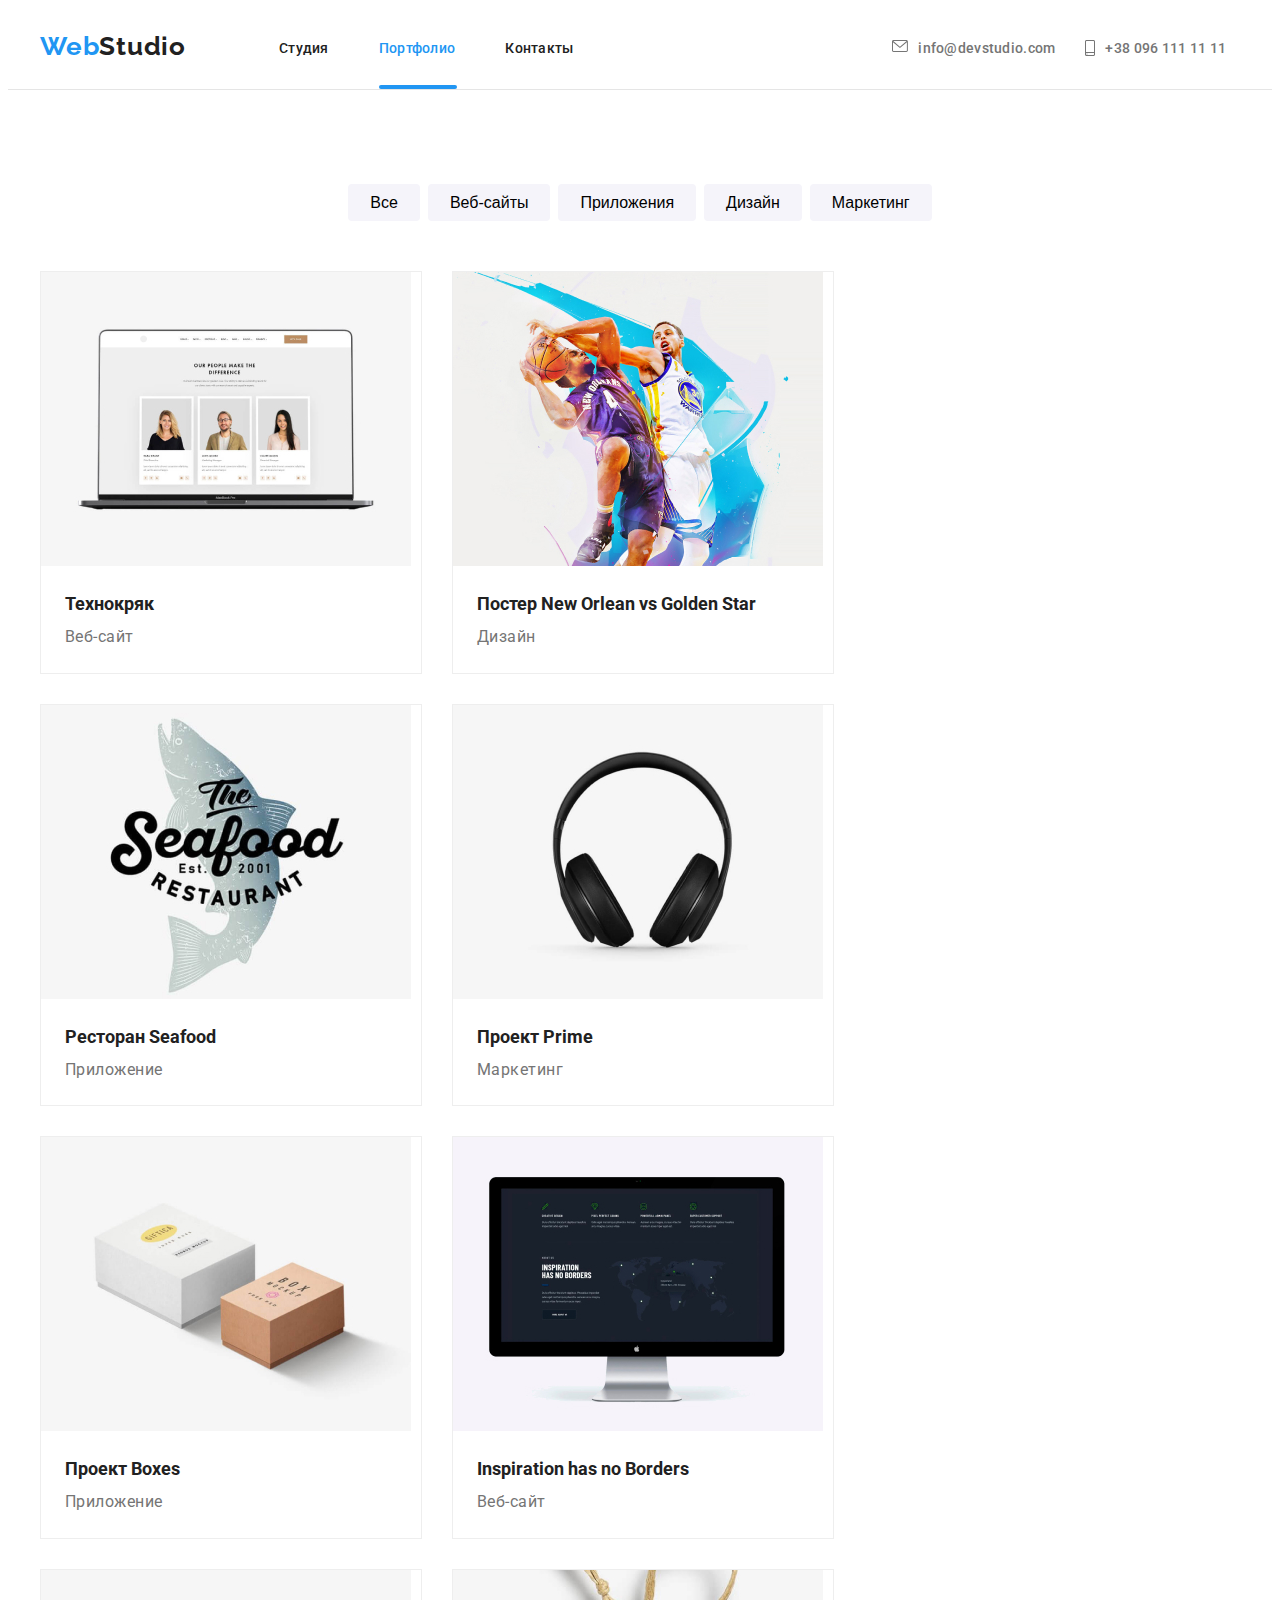
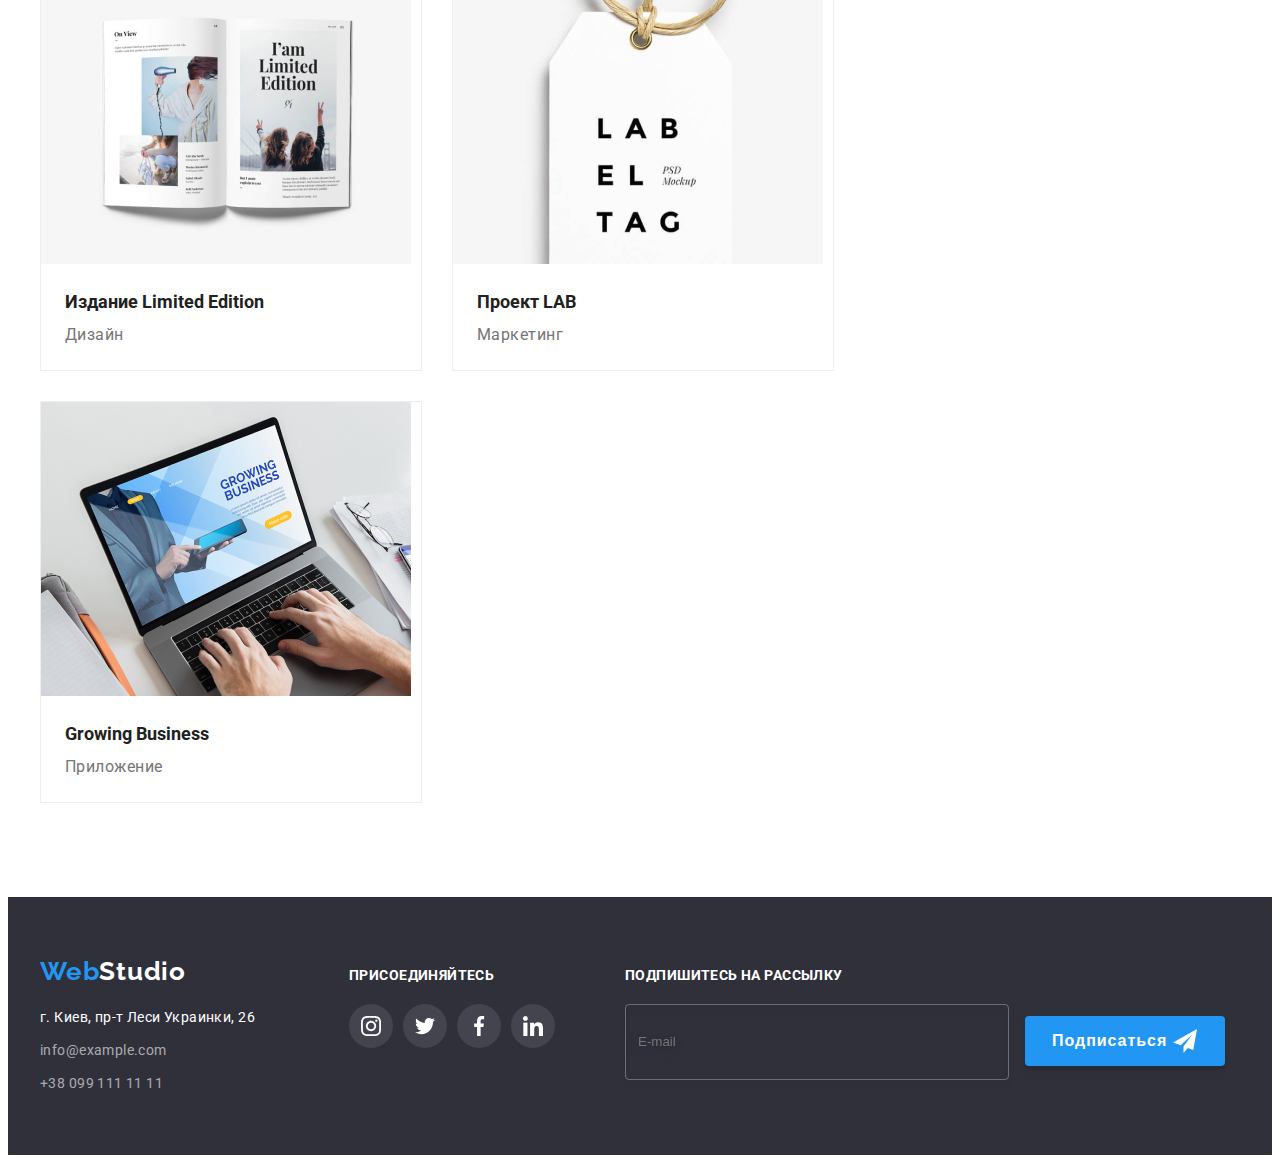
==== portfolio.html @ 898dfb27 "перенос" ====
<!DOCTYPE html>
<html lang="ru">

<head>
    <meta charset="UTF-8">
    <meta http-equiv="X-UA-Compatible" content="IE=edge">
    <meta name="viewport" content="width=device-width, initial-scale=1.0">
    <link rel="stylesheet" href="https://cdnjs.cloudflare.com/ajax/libs/modern-normalize/1.1.0/modern-normalize.min.css" integrity="sha512-wpPYUAdjBVSE4KJnH1VR1HeZfpl1ub8YT/NKx4PuQ5NmX2tKuGu6U/JRp5y+Y8XG2tV+wKQpNHVUX03MfMFn9Q==" crossorigin="anonymous" referrerpolicy="no-referrer">
    <link href="https://fonts.googleapis.com/css2?family=Raleway:wght@700&family=Roboto:wght@400;500;700;900&display=swap" rel="stylesheet">
    <link rel="stylesheet" href="./css/main.min.css">
    <title> Домашнее задание #8</title>
</head>

<body>
    <header class="page-header">
        <!-- навигация -->
        <div class="container flex-box">
            <nav class="navigation-menu">
                <a class="logo link" href="./index.html">Web<span class="logo--black">Studio</span></a>
                <ul class="navigation-menu__list">
                    <li class="navigation-menu__item">
                        <a class="navigation-menu__link link" href="./index.html">Студия</a>
                    </li>
                    <li class="navigation-menu__item">
                        <a class="navigation-menu__link link navigation-menu__bottom-line--longer" href="./portfolio.html"><span class="accent-color">Портфолио</span></a>
                    </li>
                    <li class="navigation-menu__item">
                        <a class="navigation-menu__link link " href="#contacts">Контакты</a>
                    </li>
                </ul>
            </nav>
            <!-- контакты -->
            <ul class="contacts-list ">
                <li class="contacts-list__item ">
                    <a class="contacts-list__link link" href="mailto:info@devstudio.com ">info@devstudio.com
                                <svg class="contacts-list__icon-mail"  >
                                    <use href="./images/symbol-defs.svg#icon-mail" ></use>
                                </svg>
                    </a>
                </li>
                <li class="contacts-list__item"> 
                    <a class=" contacts-list__link link " href="tel:+380961111111 "> +38 096 111 11 11
                                <svg class="contacts-list__icon-phone" >
                                    <use href="./images/symbol-defs.svg#icon-phone" ></use>
                                </svg>
            </a>
                </li>
            </ul>
        </div>
    </header>
    <main>
        <!-- партфолио -->
        <section class="sections">
            <div class="container ">
                <h1 class="visually-hidden">Партфолио</h1>
                <ul class="buttons-list flex-box">
                    <li class="list-item-buttons"><button type="button" class="partfolio-buttons">Все</button> </li>
                    <li class="list-item-buttons"><button type="button" class="partfolio-buttons">Веб-сайты</button></li>
                    <li class="list-item-buttons"><button type="button" class="partfolio-buttons">Приложения</button></li>
                    <li class="list-item-buttons"><button type="button" class="partfolio-buttons">Дизайн</button></li>
                    <li class="list-item-buttons"><button type="button" class="partfolio-buttons">Маркетинг</button></li>
                </ul>
            </div>
            <div class="container">
                <ul class="portfolio-item-list flex-box">
                    <li class="portfolio-list-item">
                        <a href="" class="portfolio-link">
                            <div class="portfolio-img-wrap">
                                <img src="./images/portfolio/techno-crack-image.jpg" alt="Дизайн постера матча по баскетболу" width="370">
                                <p class="portfolio-image-text-up">Технокряк это современная площадка. Компании используют эту платформу для цифрового шпионажа и атак на защищённые сервера конкурентов.</p>
                            </div>
                            <div class="portfolio-card-text">
                                <h2 class="portfolio-image-name">Технокряк</h2>
                                <p class="portfolio-image-text">Веб-сайт</p>
                            </div>
                        </a>
                    </li>
                    <li class="portfolio-list-item">
                        <a href="" class="portfolio-link">
                            <div class="portfolio-img-wrap">
                                <img src="./images/portfolio/new-orlean-vs-golden-star.jpg" alt="Дизайн постера матча по баскетболу" width="370">
                                <p class="portfolio-image-text-up">Технокряк это современная площадка. Компании используют эту платформу для цифрового шпионажа и атак на защищённые сервера конкурентов.</p>
                            </div>
                            <div class="portfolio-card-text">
                                <h2 class="portfolio-image-name">Постер New Orlean vs Golden Star</h2>
                                <p class="portfolio-image-text">Дизайн</p>
                            </div>
                        </a>
                    </li>
                    <li class="portfolio-list-item">
                        <a href="" class="portfolio-link">
                            <div class="portfolio-img-wrap">
                                <img src="./images/portfolio/seafood-restaurant.jpg" alt="Дизайн постера матча по баскетболу" width="370">
                                <p class="portfolio-image-text-up">Технокряк это современная площадка. Компании используют эту платформу для цифрового шпионажа и атак на защищённые сервера конкурентов.</p>
                            </div>
                            <div class="portfolio-card-text">
                                <h2 class="portfolio-image-name">Ресторан Seafood</h2>
                                <p class="portfolio-image-text">Приложение</p>
                            </div>
                        </a>
                    </li>
                    <li class="portfolio-list-item">
                        <a href="" class="portfolio-link">
                            <div class="portfolio-img-wrap">
                                <img src="./images/portfolio/prime-project.jpg" alt="Дизайн постера матча по баскетболу" width="370">
                                <p class="portfolio-image-text-up">Технокряк это современная площадка. Компании используют эту платформу для цифрового шпионажа и атак на защищённые сервера конкурентов.</p>
                            </div>
                            <div class="portfolio-card-text">
                                <h2 class="portfolio-image-name">Проект Prime</h2>
                                <p class="portfolio-image-text">Маркетинг</p>
                            </div>
                        </a>
                    </li>
                    <li class="portfolio-list-item">
                        <a href="" class="portfolio-link">
                            <div class="portfolio-img-wrap">
                                <img src="./images/portfolio/boxes-project.jpg" alt="Дизайн постера матча по баскетболу" width="370">
                                <p class="portfolio-image-text-up">Технокряк это современная площадка. Компании используют эту платформу для цифрового шпионажа и атак на защищённые сервера конкурентов.</p>
                            </div>
                            <div class="portfolio-card-text">
                                <h2 class="portfolio-image-name">Проект Boxes</h2>
                                <p class="portfolio-image-text">Приложение</p>
                            </div>
                        </a>
                    </li>
                    <li class="portfolio-list-item">
                        <a href="" class="portfolio-link">
                            <div class="portfolio-img-wrap">
                                <img src="./images/portfolio/inspiration-has-no-borders.jpg" alt="Дизайн постера матча по баскетболу" width="370">
                                <p class="portfolio-image-text-up">Технокряк это современная площадка. Компании используют эту платформу для цифрового шпионажа и атак на защищённые сервера конкурентов.</p>
                            </div>
                            <div class="portfolio-card-text">
                                <h2 class="portfolio-image-name">Inspiration has no Borders</h2>
                                <p class="portfolio-image-text">Веб-сайт</p>
                            </div>
                        </a>
                    </li>
                    <li class="portfolio-list-item">
                        <a href="" class="portfolio-link">
                            <div class="portfolio-img-wrap">
                                <img src="./images/portfolio/limited-edition.jpg" alt="Дизайн постера матча по баскетболу" width="370">
                                <p class="portfolio-image-text-up">Технокряк это современная площадка. Компании используют эту платформу для цифрового шпионажа и атак на защищённые сервера конкурентов.</p>
                            </div>
                            <div class="portfolio-card-text">
                                <h2 class="portfolio-image-name">Издание Limited Edition</h2>
                                <p class="portfolio-image-text">Дизайн</p>
                            </div>
                        </a>
                    </li>
                    <li class="portfolio-list-item">
                        <a href="" class="portfolio-link">
                            <div class="portfolio-img-wrap">
                                <img src="./images/portfolio/lab-project.jpg" alt="Дизайн постера матча по баскетболу" width="370">
                                <p class="portfolio-image-text-up">Технокряк это современная площадка. Компании используют эту платформу для цифрового шпионажа и атак на защищённые сервера конкурентов.</p>
                            </div>
                            <div class="portfolio-card-text">
                                <h2 class="portfolio-image-name">Проект LAB</h2>
                                <p class="portfolio-image-text">Маркетинг</p>
                            </div>
                        </a>
                    </li>
                    <li class="portfolio-list-item">
                        <a href="" class="portfolio-link">
                            <div class="portfolio-img-wrap">
                                <img src="./images/portfolio/growing-business.jpg" alt="Дизайн постера матча по баскетболу" width="370">
                                <p class="portfolio-image-text-up">Технокряк это современная площадка. Компании используют эту платформу для цифрового шпионажа и атак на защищённые сервера конкурентов.</p>
                            </div>
                            <div class="portfolio-card-text">
                                <h2 class="portfolio-image-name">Growing Business</h2>
                                <p class="portfolio-image-text">Приложение</p>
                            </div>
                        </a>
                    </li>
                </ul>
            </div>
        </section>
    </main>
    <footer class="footer footer-section-padding">
        <div class="container  footer-conteiner">
            <div class="address-container">
                <a class="logo link footer-logo-padding " href="./index.html ">Web<span class="logo--white">Studio</span></a>
                <address>   
                <p class="address-text ">г. Киев, пр-т Леси Украинки, 26 </p>
                <a class=" address-link link " href="mailto:info@example.com ">info@example.com</a> <br />
                <a class=" address-link link " href="tel:+380991111111 ">+38 099 111 11 11</a>
            </address>
            </div>
            <div class="footer-social-container">
                <p class="join">присоединяйтесь</p>
                <ul class="footer-social-list">
                    <li>
                    </li>
                    <li class="social-links-items-footer ">
                        <a class="social-link-footer " href=" ">
                            <svg class="link-icon-footer ">
                                    <use href="./images/symbol-defs.svg#icon-instagram "></use>
                                </svg>
                        </a>
                    </li>
                    <li class="social-links-items-footer ">
                        <a class="social-link-footer " href=" ">
                            <svg class="link-icon-footer ">
                                    <use href="./images/symbol-defs.svg#icon-twitter "></use>
                                </svg>
                        </a>
                    </li>
                    <li class="social-links-items-footer ">
                        <a class="social-link-footer " href=" ">
                            <svg class="link-icon-footer ">
                                    <use href="./images/symbol-defs.svg#icon-facebook "></use>
                                </svg>
                        </a>
                    </li>
                    <li class="social-links-items-footer ">
                        <a class="social-link-footer " href=" ">
                            <svg class="link-icon-footer ">
                                    <use href="./images/symbol-defs.svg#icon-linkedin "></use>
                                </svg>
                        </a>
                    </li>
                </ul>
            </div>
            <div class="footer-form">
                <b class="join">Подпишитесь на рассылку</b>
                <form action="#">
                    <input class="footer-form-input" name="E-mail" type="email" placeholder="E-mail">
                    <button type="submit" class="footer-button-submit"><span class="footer-button-text"> Подписаться</span> 
                        <svg class="send-icon">
                            <use href="./images/symbol-defs.svg#icon-icon-send"></use>
                        </svg>
                </button>
            </div>
        </div>
    </footer>
</body>

</html>
---- css/main.min.css ----
:root{--main-text: #757575;--title-text: #212121;--accent: #2196f3;--main-bg: #ffffff;--hero-bg: #2f303a;--header-borderline: #e5e5e5;--secondary-bg: #f5f4fa;--partfolio-border: #eeeeee;--soc-link: #afb1b8;--soc-link-h: #ffffff;--footerbcg-soc-link: #43444d;--clients-border: #afb1b8;--gap: 30px;--item: 1}p,h1,h2,h3{margin:0;padding:0}ul,ol{margin:0;padding:0;list-style:none}img{display:block;max-width:100%;height:auto}body{font-family:Roboto,sans-serif,Raleway;background-color:var(--main-bg);color:var(--main-text)}.visually-hidden{position:absolute;white-space:nowrap;width:1px;height:1px;overflow:hidden;border:0;padding:0;clip:rect(0 0 0 0);-webkit-clip-path:inset(50%);clip-path:inset(50%);margin:-1px}.accent-color{color:var(--accent)}.link{text-decoration:none;transition:color 250ms linear}.link:hover,.link:focus{color:var(--accent)}.flex-box{display:flex}.centered{text-align:center}.container{margin:auto;padding-left:15px;padding-right:15px;width:1200px}.sections{padding:94px 0px}.section-title{margin:0;margin-bottom:50px;font-weight:bold;font-size:36px;line-height:1.2;text-align:center;letter-spacing:.03em;color:var(--title-text)}.logo{padding-top:24px;padding-bottom:25px;margin-right:93px;font-family:Raleway;font-weight:bold;font-size:26px;line-height:1.1;letter-spacing:.03em;color:var(--accent)}.logo--black{color:var(--title-text)}.logo--white{color:var(--main-bg)}.page-header{border-bottom:1px solid var(--header-borderline)}.navigation-menu{display:flex}.navigation-menu__list{display:flex;margin-right:305px;list-style:none;font-style:normal;font-weight:500;font-size:14px;line-height:1.2;letter-spacing:.02em;color:var(--title-text)}.navigation-menu__item+.navigation-menu__item{margin-left:50px}.navigation-menu__link{position:relative;display:block;padding-top:32px;padding-bottom:32px;color:var(--title-text)}.contacts-list{display:flex;margin-bottom:0;margin-right:auto;margin-left:auto}.contacts-list__item{display:flex;justify-content:center;align-items:center;width:100%;height:100%;list-style:none;font-style:normal;font-weight:500;font-size:14px;line-height:1.2;letter-spacing:.02em}.contacts-list__item+.contacts-list__item{margin-left:30px}.contacts-list__link{display:flex;margin-right:0px;padding-top:32px;padding-bottom:32px;color:var(--main-text)}.contacts-list__icon-mail{width:16px;height:12px;fill:currentColor;order:-1;margin-right:10px}.contacts-list__icon-phone{width:10px;height:16px;fill:currentColor;order:-1;margin-right:10px}.bottom-line::after{display:block;content:"";height:4px;width:48px;background-color:var(--accent);border-radius:2px;position:absolute;bottom:0px;left:0px}.navigation-menu__bottom-line--long::after{display:block;content:"";height:4px;width:48px;background-color:var(--accent);border-radius:2px;position:absolute;bottom:0px;left:0px}.navigation-menu__bottom-line--longer::after{display:block;content:"";height:4px;width:78px;background-color:var(--accent);border-radius:2px;position:absolute;bottom:0px;left:0px}.hero{padding-top:200px;padding-bottom:200px;text-align:center}.hero-container{margin:auto;padding-left:15px;padding-right:15px;min-width:1600px}.hero-bcg{max-width:1600px;max-height:600px;margin-right:auto;margin-left:auto;background-image:linear-gradient(rgba(25, 28, 38, 0.5), rgba(25, 28, 38, 0.5)),url(../images/hero-bcg/hero.jpg);background-position:center;background-size:contain}.hero_title{margin-right:auto;margin-left:auto;margin-bottom:30px;max-width:700px;font-weight:900;font-size:44px;line-height:1.4;letter-spacing:.06em;text-transform:uppercase;color:var(--main-bg)}.button{min-width:200px;min-height:50px;border:none;box-shadow:0px 4px 4px rgba(0,0,0,.15);border-radius:4px}.hero__button{min-width:200px;min-height:50px;border:none;box-shadow:0px 4px 4px rgba(0,0,0,.15);border-radius:4px;background-color:var(--accent);color:var(--main-bg)}.hero__button--with-text{font-family:Roboto;font-style:normal;font-weight:bold;font-size:16px;line-height:1.9;letter-spacing:.06em;color:var(--main-bg)}.footer-button-submit{position:relative;width:200px;height:50px;border:none;background:#2196f3;box-shadow:0px 4px 4px rgba(0,0,0,.15);border-radius:4px;margin-left:12px;cursor:pointer}.footer-button-text{margin-top:10px;margin-bottom:10px;margin-left:21px;margin-right:62px;font-style:normal;font-weight:bold;font-size:16px;line-height:calc(30 / 16);letter-spacing:.06em;color:#fff}.send-icon{position:absolute;top:50%;right:28px;transform:translateY(-50%);width:24px;height:24px;fill:#fff}.partfolio-buttons{padding-top:6px;padding-bottom:6px;padding-left:22px;padding-right:22px;font-weight:500;font-size:16px;line-height:1.6;text-align:center;cursor:pointer;background-color:var(--secondary-bg);border:transparent;border-radius:4px;transition:color 250ms linear,background-color 250ms linear}.partfolio-buttons:focus,.partfolio-buttons:hover{color:var(--main-bg);background-color:var(--accent);box-shadow:0px 3px 1px rgba(0,0,0,.1),0px 1px 2px rgba(0,0,0,.08),0px 2px 2px rgba(0,0,0,.12)}.form-submit-button{width:200px;height:50px;cursor:pointer;background:#2196f3;border:none;box-shadow:0px 4px 4px rgba(0,0,0,.15);border-radius:4px;margin-left:auto;margin-right:auto;display:flex;align-items:center;justify-content:center;outline:none}.form-button-text{font-style:normal;font-weight:bold;font-size:16px;line-height:calc(30 / 16);letter-spacing:.06em;color:#fff}.section-advantages{padding-top:94px;padding-bottom:47px}.advantage-list{display:flex;flex-direction:row}.advantage-list__item+.advantage-list__item{margin-left:30px}.advantage-list__title{font-style:normal;font-weight:bold;font-size:14px;line-height:16px;letter-spacing:.03em;text-transform:uppercase;color:var(--title-text);margin-bottom:10px}.advantage-list__text{max-width:270px;font-style:normal;font-weight:normal;font-size:14px;line-height:1.7;letter-spacing:.03em;color:var(--main-text)}.pseudo-icon::before{display:block;content:"";height:120px;width:270px;margin-bottom:30px;background:#f5f4fa;border-radius:4px;background-repeat:no-repeat;background-position:center;background-size:auto}.advantage-list__item::before{display:block;content:"";height:120px;width:270px;margin-bottom:30px;background:#f5f4fa;border-radius:4px;background-repeat:no-repeat;background-position:center;background-size:auto}.advantage-list__antenna::before{background-image:url(../images/advantage-svg/antenna.svg)}.advantage-list__clock::before{background-image:url(../images/advantage-svg/clock.svg)}.advantage-list__diagram::before{background-image:url(../images/advantage-svg/diagram.svg)}.advantage-list__astronaut::before{background-image:url(../images/advantage-svg/astronaut.svg)}.section-about-us{padding-top:47px;padding-bottom:94px}.card-set{display:flex}.card-set__item+.card-set__item{margin-left:30px}.card-set__img{position:relative}.card-set__text-wrap{position:absolute;bottom:0px;right:0px;width:370px;height:70px;background:rgba(47,48,58,.8)}.card-set__text{position:absolute;bottom:50%;right:50%;transform:translate(50%, 50%);width:205px;height:16px;font-weight:bold;font-size:14px;line-height:16px;text-align:center;letter-spacing:.03em;text-transform:uppercase;color:#fff}.team-title{margin-bottom:10px;font-style:normal;font-weight:500;font-size:16px;line-height:1.2;letter-spacing:.03em;color:var(--title-text)}.our-team-cards{border-radius:0px 0px 4px 4px;box-shadow:0px 1px 3px rgba(0,0,0,.12),0px 1px 1px rgba(0,0,0,.14),0px 2px 1px rgba(0,0,0,.2);background-color:var(--main-bg)}.our-team-cards+.our-team-cards{margin-left:30px}.our-team-cards-text{padding-top:30px;padding-bottom:30px}.team-profession{margin-bottom:16px;font-style:normal;font-weight:normal;font-size:16px;line-height:1.2;letter-spacing:.03em;color:var(--main-text)}.section-bcg{background-color:var(--secondary-bg)}.social-links{display:flex;justify-content:center;align-items:center}.social-links-items{width:44px;height:44px}.social-links-items+.social-links-items{margin-left:10px}.social-link{width:100%;height:100%;border-radius:50%;display:flex;align-items:center;justify-content:center;color:var(--soc-link);transition:background-color 250ms linear,color 250ms linear}.link-icon{width:20px;height:20px;fill:currentColor}.social-link:hover,.social-link:focus{background-color:var(--accent);color:var(--soc-link-h)}.footer-social-list{display:flex;align-content:center}.footer-social-container{align-content:center;margin-left:70px}.footer-social-list{display:flex;justify-content:center;align-items:center}.social-links-items-footer{width:44px;height:44px}.social-links-items-footer+.social-links-items-footer{margin-left:10px}.social-link-footer{width:100%;height:100%;border-radius:50%;display:flex;justify-content:center;align-items:center;color:var(--main-bg);background-color:var(--footerbcg-soc-link);transition:background-color 250ms linear}.link-icon-footer{width:20px;height:20px;fill:currentColor}.social-link-footer:hover,.social-link-footer:focus{background-color:var(--accent)}.clients-list{display:flex;justify-content:center;align-items:center}.clients-list-item{width:170px;height:92px}.clients-list-item+.clients-list-item{margin-left:30px}.clients-link{width:100%;height:100%;border:1px solid var(--clients-border);border-radius:4px;display:flex;justify-content:center;align-items:center;color:var(--clients-border);transition:color 250ms linear,background-color 250ms linear}.clients-svg{width:106px;height:60px;fill:currentColor}.clients-link:focus,.clients-link:hover{border-color:var(--accent);color:var(--accent);cursor:pointer}.footer{background-color:var(--hero-bg)}.footer-section-padding{padding-top:60px;padding-bottom:60px}.footer-conteiner{display:flex;align-items:baseline;align-content:center}.footer-logo-padding{display:block;padding:0;margin-bottom:20px}.join{display:inline-block;margin-bottom:20px;font-style:normal;font-weight:bold;font-size:14px;line-height:1.1;letter-spacing:.03em;text-transform:uppercase;color:var(--main-bg)}.address-text{max-width:231px;margin-bottom:9px;font-style:normal;font-weight:normal;font-size:14px;line-height:1.7;letter-spacing:.03em;color:var(--main-bg)}.address-link{display:inline-block;font-style:normal;font-weight:normal;font-size:14px;line-height:1.7;letter-spacing:.03em;color:rgba(255,255,255,.6)}.address-link:not(:last-child){margin-bottom:9px}.footer-form{align-content:center;margin-left:70px}.footer-form-input{width:358px;height:50px;background-color:transparent;border:1px solid rgba(255,255,255,.3);filter:drop-shadow(0px 4px 4px rgba(0, 0, 0, 0.15));color:#fff;border-radius:4px;outline:none;padding:12px;transition:border-color 250ms linear}.footer-form-input:focus{border-color:var(--accent)}.form-padding{padding:40px}.modal-field{margin-bottom:10px}.modal-textarea{margin-bottom:20px}.Modal-chekbox{margin-bottom:30px}.form-title{display:block;margin-bottom:12px;font-style:normal;font-weight:bold;font-size:20px;line-height:calc(23 / 20);text-align:center;letter-spacing:.03em;color:#212121}.form-label{display:block;font-style:normal;font-weight:normal;font-size:12px;line-height:calc(14 / 12);letter-spacing:.01em}.label-text{display:block;width:80px;height:14px;font-style:normal;font-weight:normal;font-size:12px;line-height:calc(14 / 12);letter-spacing:.01em;margin-bottom:4px}.input-wrap{position:relative}.form-input{width:100%;height:40px;background-color:transparent;border:1px solid rgba(33,33,33,.2);border-radius:5px;padding-left:42px;padding-right:15px;outline:none;transition:border-color 250ms linear}.form-input:focus{border-color:var(--accent)}.form-input:focus+.form-icons{fill:var(--accent)}.form-textarea{width:100%;height:120px;padding:12px 16px;resize:none;background-color:transparent;border:1px solid rgba(33,33,33,.2);box-sizing:border-box;border-radius:4px;outline:none;transition:border-color 250ms linear}.form-textarea:focus{border-color:var(--accent)}.form-icons{position:absolute;width:18px;height:18px;left:15px;top:50%;transform:translateY(-50%);transition:fill 250ms linear}.check-text{font-style:normal;font-weight:normal;font-size:14px;line-height:calc(24 / 14);letter-spacing:.03em;display:flex;align-items:center;justify-content:center}.icon-check{width:11px;height:9px;fill:#fff}.check-text__svg{width:15px;height:15px;border:1px solid #000;border-radius:2px;margin-right:5px;display:flex;align-items:center;justify-content:center;transition:background-color 250ms linear,border 250ms linear}.check-link{padding-left:5px;color:var(--accent)}.form-check:checked+.check-text span{background-color:var(--accent);border:none}.portfolio-card-text{padding-top:20px;padding-bottom:20px;padding-left:24px;padding-right:24px}.portfolio-image-name{font-weight:bold;font-size:18px;line-height:2;color:var(--title-text)}.portfolio-image-text{font-style:normal;font-weight:normal;font-size:16px;line-height:1.9;letter-spacing:.03em;color:var(--main-text)}.buttons-list{margin-bottom:50px;justify-content:center}.list-item-buttons+.list-item-buttons{margin-left:8px}.portfolio-item-list{flex-wrap:wrap;margin-bottom:-30px;margin-right:-30px}.portfolio-list-item{text-decoration:none;flex-basis:calc(100% / 3 - 30px);margin-right:30px;margin-bottom:30px;background:var(--main-bg);border:1px solid var(--partfolio-border)}.portfolio-list-item:hover .portfolio-image-text-up{box-shadow:0px 4px 4px rgba(0,0,0,.25);transform:translateY(0%)}.portfolio-link{text-decoration:none}.portfolio-img-wrap{position:relative;overflow:hidden}.portfolio-image-text-up{position:absolute;top:0;left:0;font-size:18px;line-height:1.7;letter-spacing:.03em;color:#fff;background-color:var(--accent);height:100%;padding:63px 24px;transform:translateY(100%);transition:transform 250ms linear}.backdrop{position:fixed;top:0px;left:0px;width:100%;height:100%;background:rgba(0,0,0,.2)}.is-hidden{visibility:hidden;opacity:0;pointer-events:none}.modal{position:absolute;top:50%;left:50%;transform:translate(-50%, -50%);width:528px;height:581px;box-shadow:0px 1px 3px rgba(0,0,0,.12),0px 1px 1px rgba(0,0,0,.14),0px 2px 1px rgba(0,0,0,.2);border-radius:4px;background-color:#fff}.modal-close{position:absolute;background-color:transparent;top:8px;right:8px;width:30px;height:30px;border:1px solid rgba(0,0,0,.1);border-radius:50%;cursor:pointer;transition:fill 250ms linear,cursor 250ms linear}.modal-close:hover{fill:var(--accent);cursor:pointer}.icon-close{position:absolute;top:5px;right:5px;width:18px;height:18px}/*# sourceMappingURL=main.min.css.map */
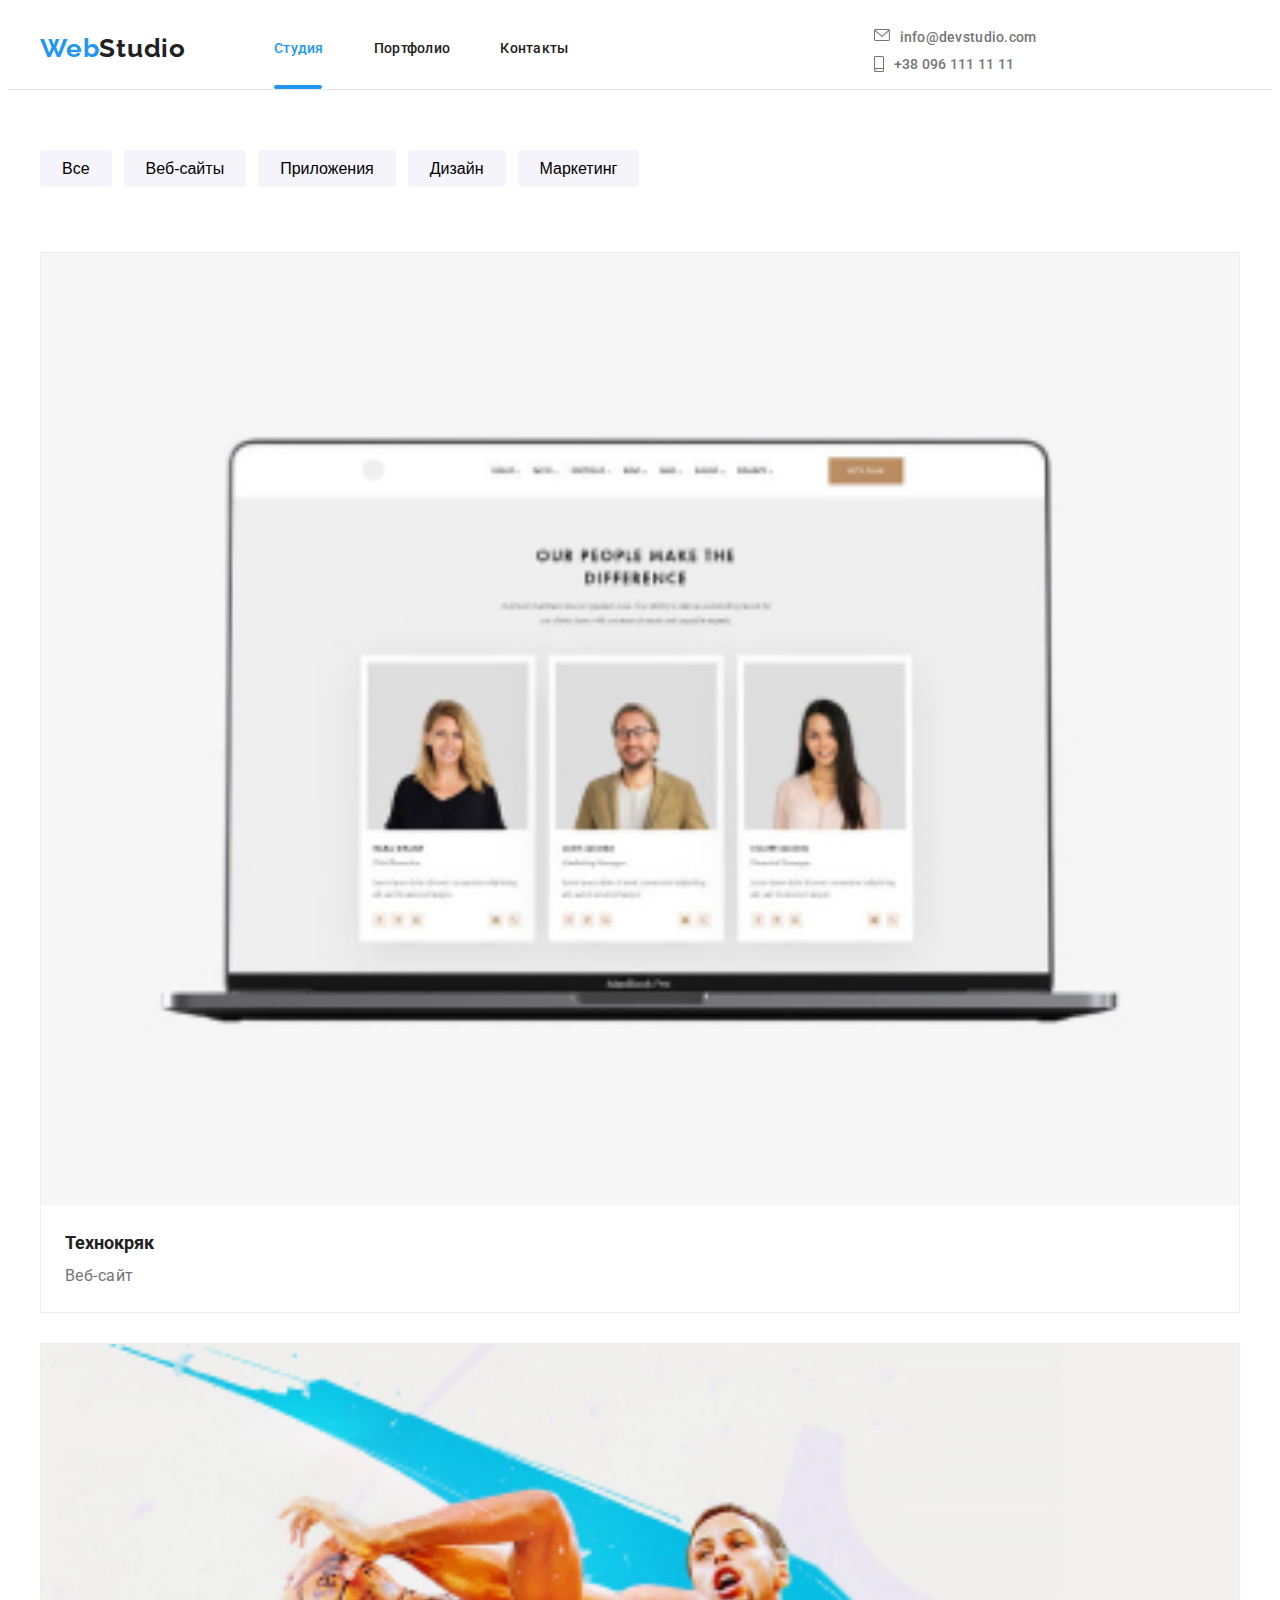
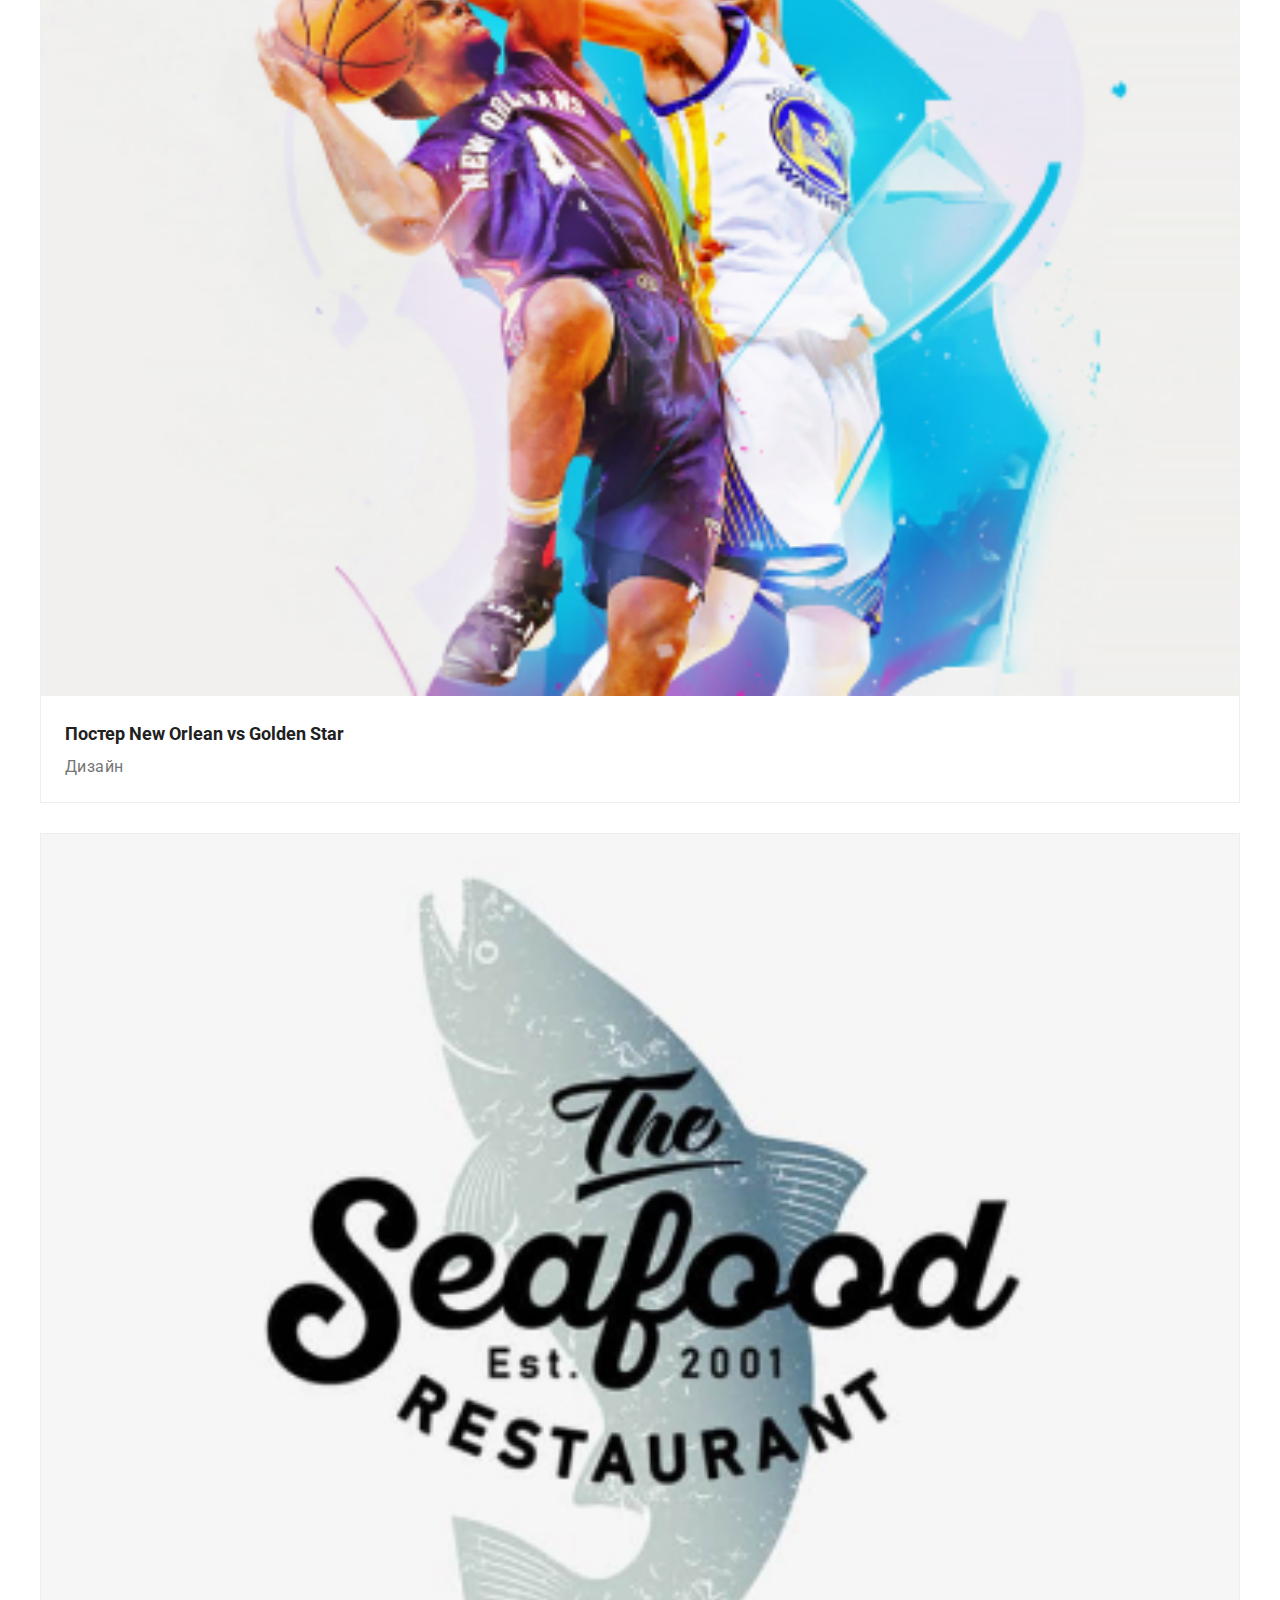
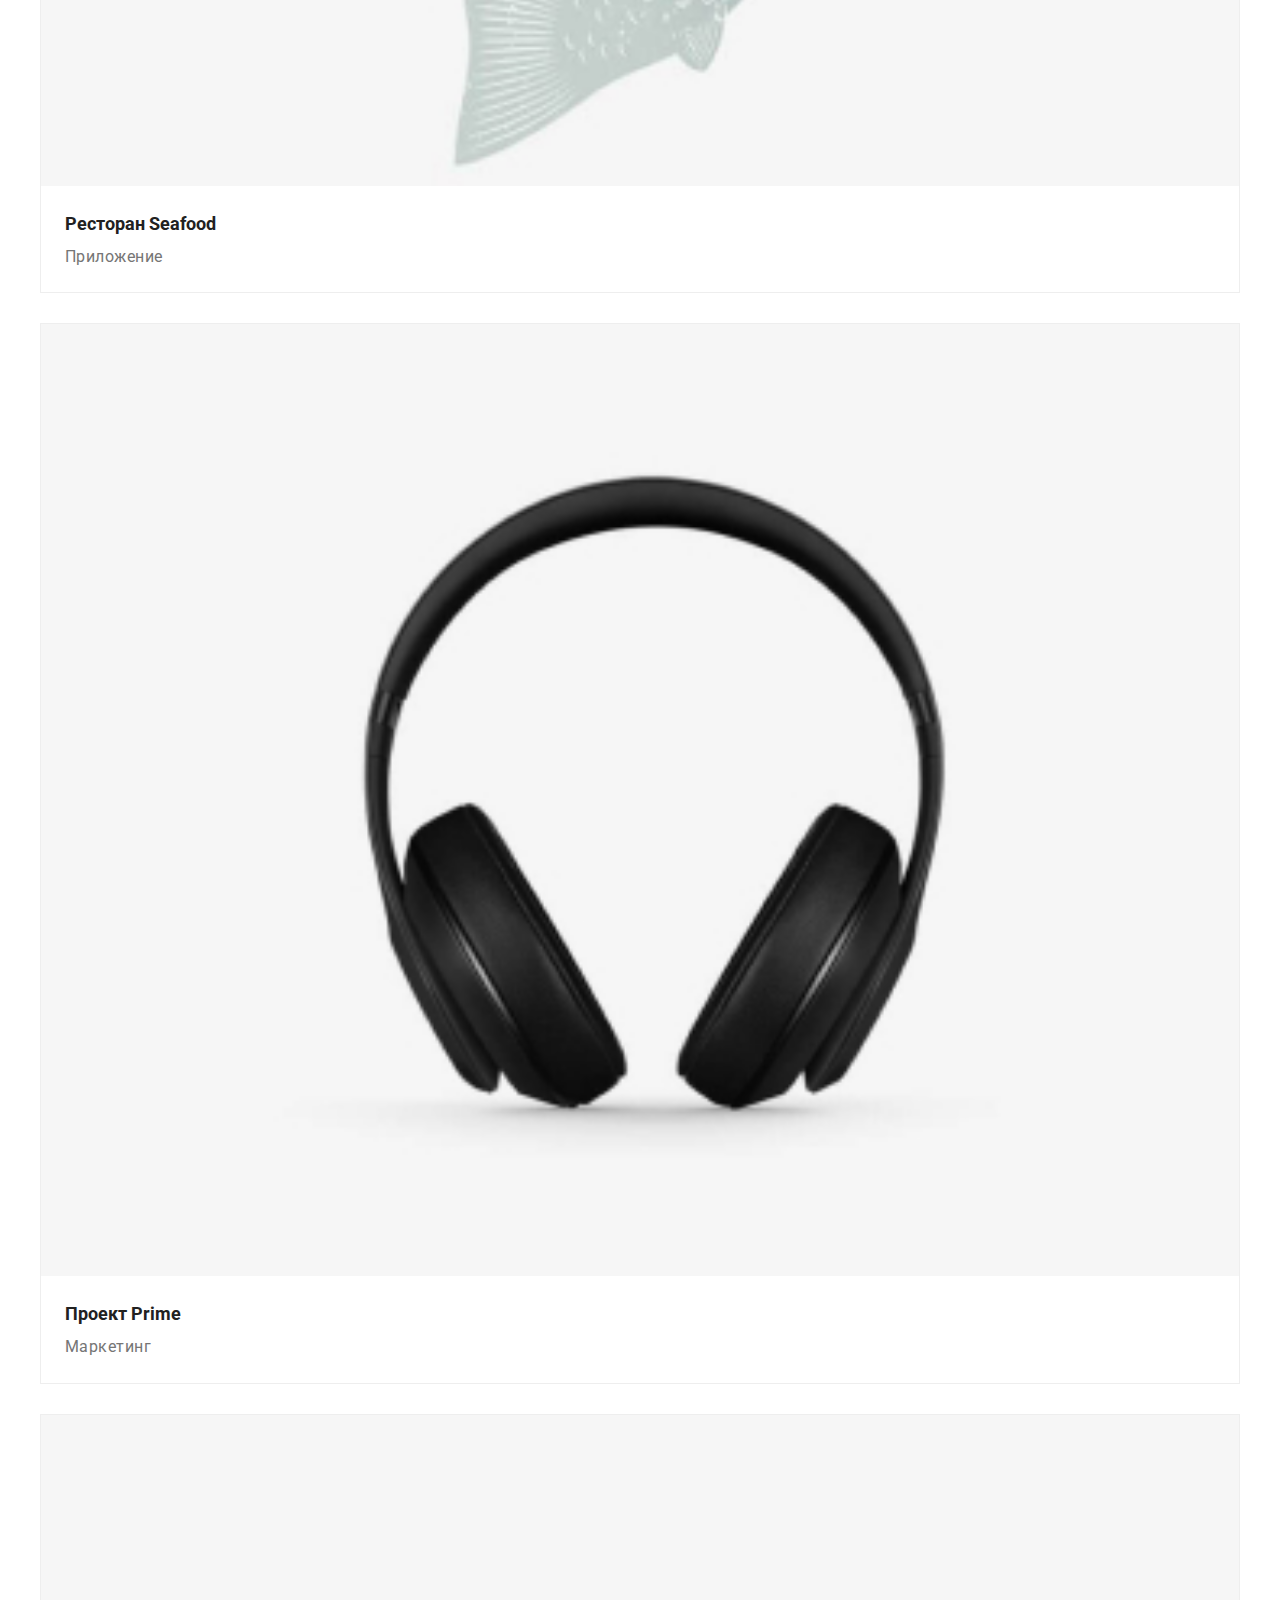
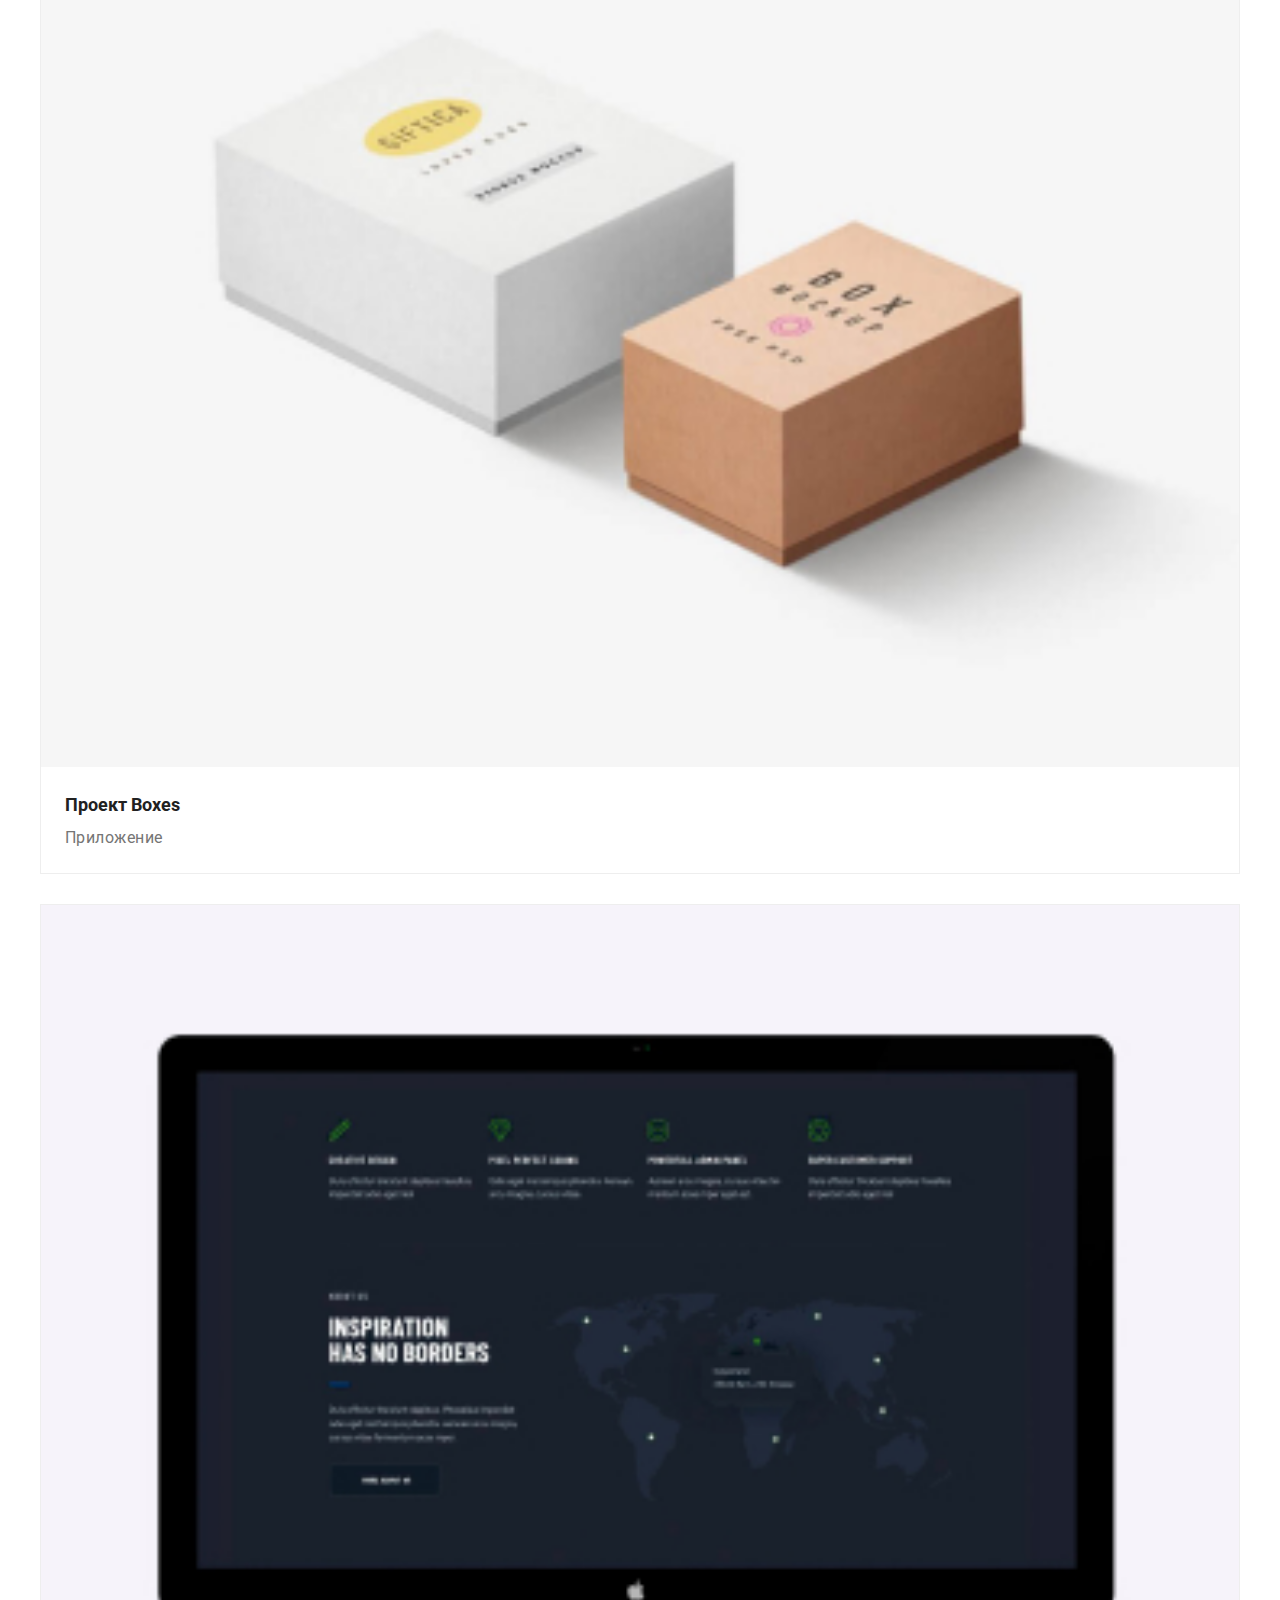
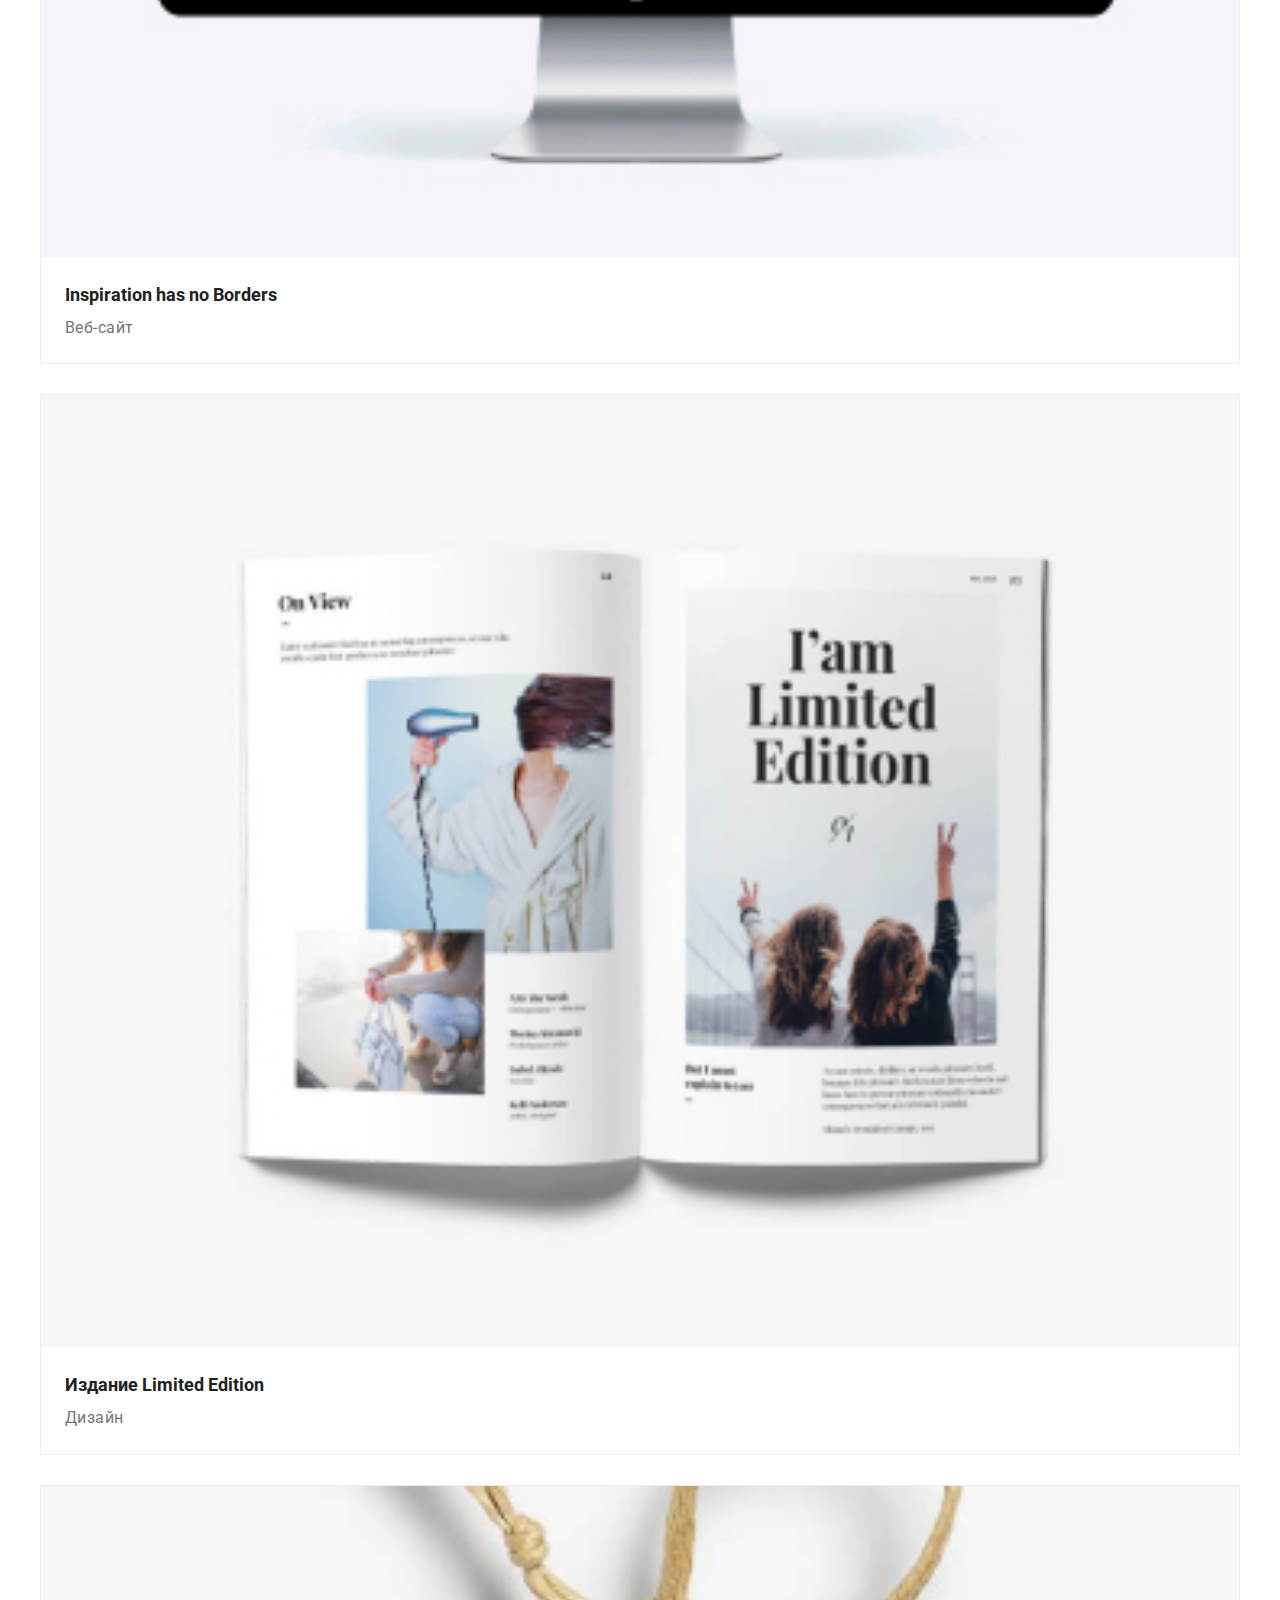
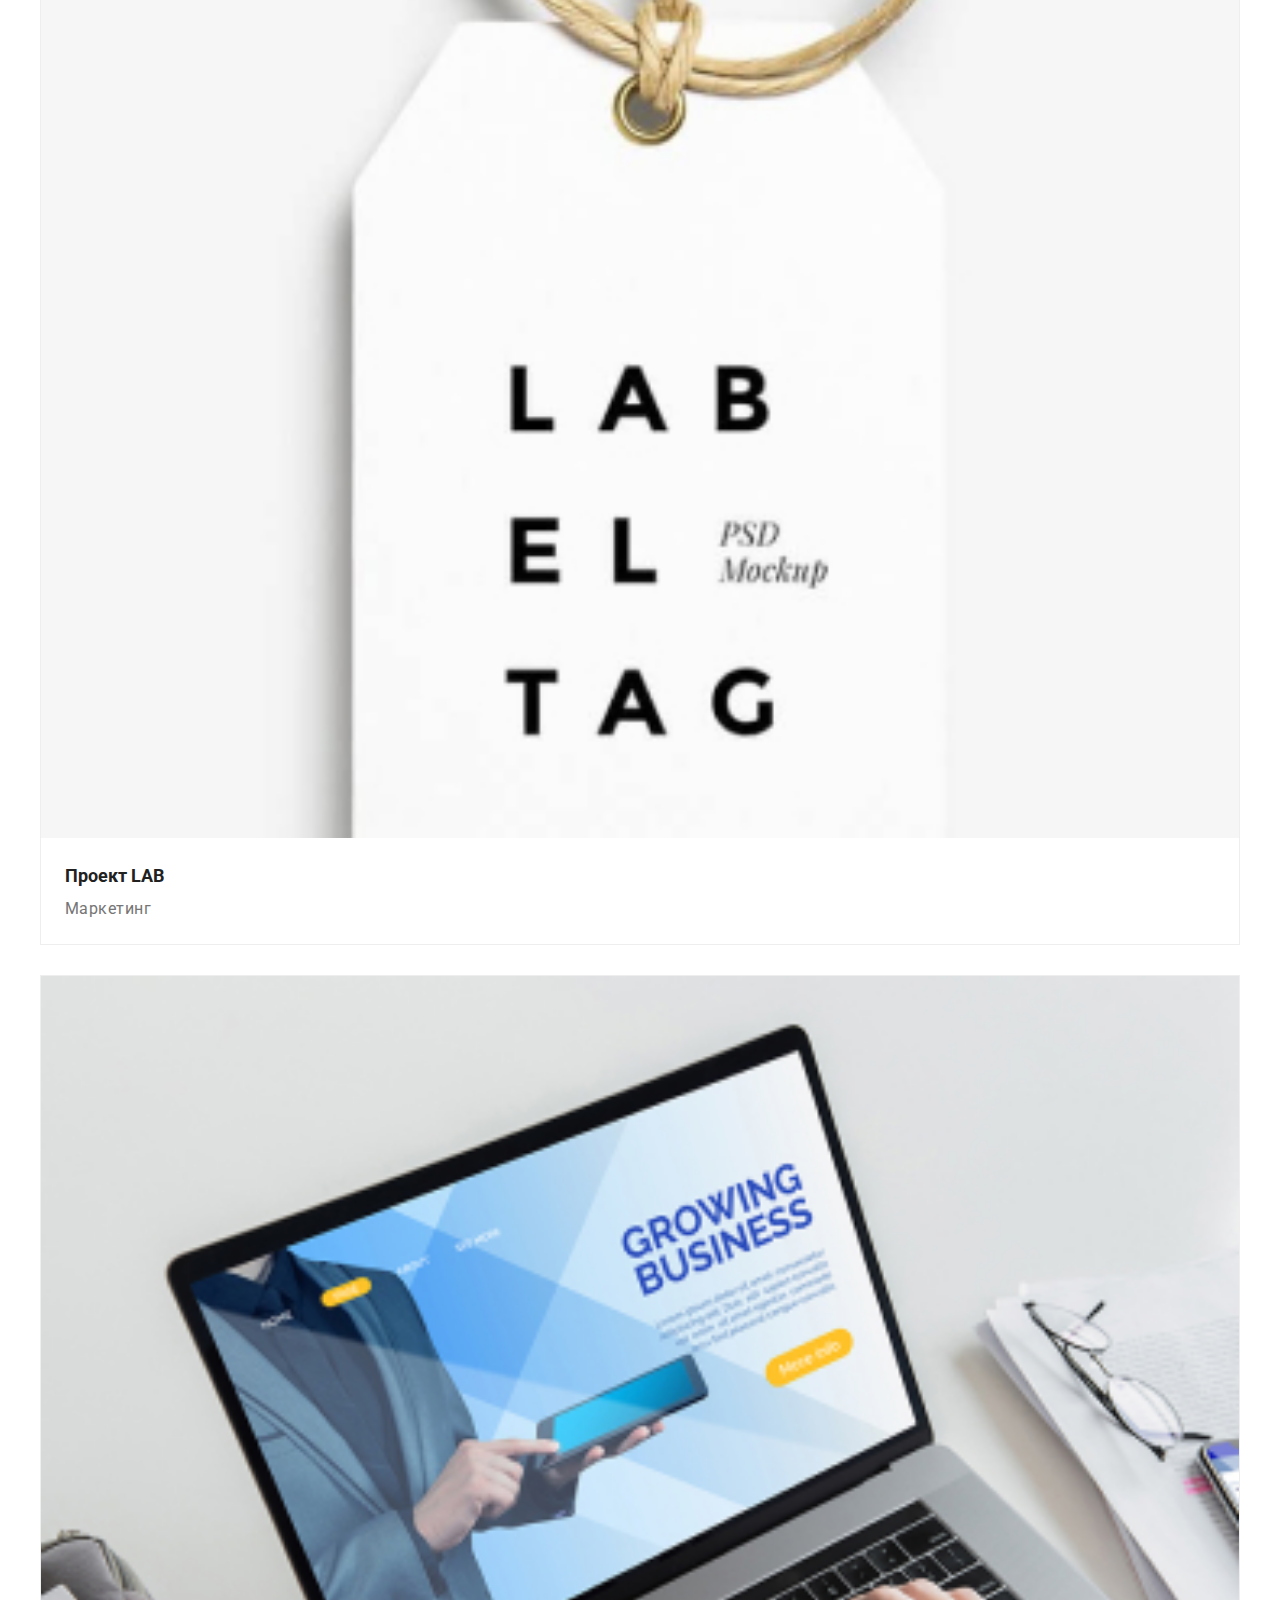
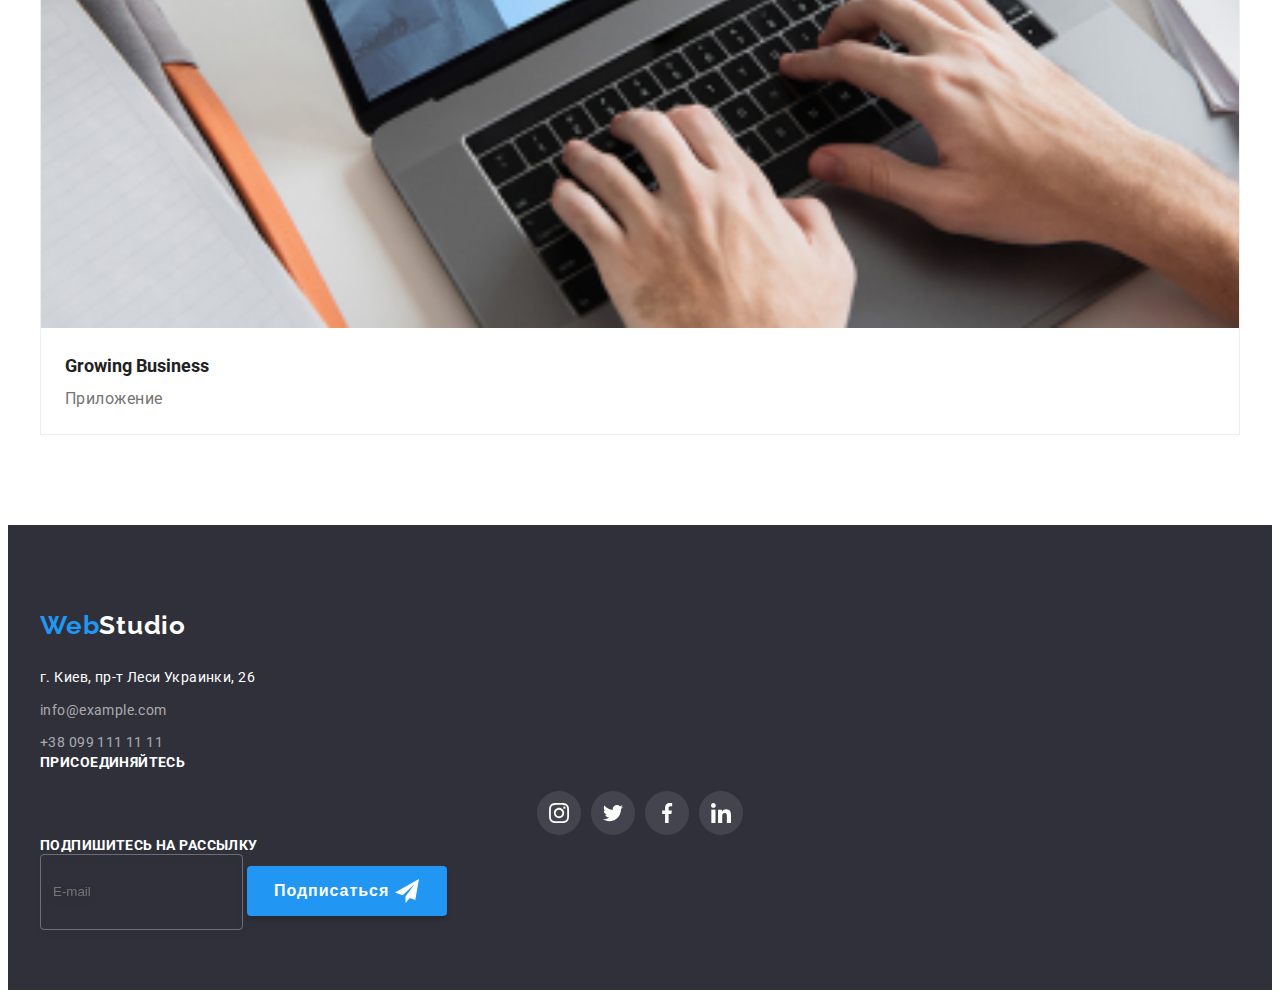
==== commit 0f7f3752: "tablet header" ====
--- a/portfolio.html
+++ b/portfolio.html
@@ -13,47 +13,50 @@
 
 <body>
     <header class="page-header">
-        <!-- навигация -->
-        <div class="container flex-box">
-            <nav class="navigation-menu">
-                <a class="logo link" href="./index.html">Web<span class="logo--black">Studio</span></a>
-                <ul class="navigation-menu__list">
-                    <li class="navigation-menu__item">
-                        <a class="navigation-menu__link link" href="./index.html">Студия</a>
-                    </li>
-                    <li class="navigation-menu__item">
-                        <a class="navigation-menu__link link navigation-menu__bottom-line--longer" href="./portfolio.html"><span class="accent-color">Портфолио</span></a>
-                    </li>
-                    <li class="navigation-menu__item">
-                        <a class="navigation-menu__link link " href="#contacts">Контакты</a>
-                    </li>
-                </ul>
-            </nav>
-            <!-- контакты -->
-            <ul class="contacts-list ">
-                <li class="contacts-list__item ">
-                    <a class="contacts-list__link link" href="mailto:info@devstudio.com ">info@devstudio.com
-                                <svg class="contacts-list__icon-mail"  >
-                                    <use href="./images/symbol-defs.svg#icon-mail" ></use>
-                                </svg>
-                    </a>
+        <!-- навигация  -->
+    <div class="container flex-box"> 
+        <a class="logo link " href="./index.html">Web<span class="logo--black">Studio</span></a>
+            <div class=" navigation-block flex-box"> 
+        <nav class="navigation-menu">
+            <!-- <a class="logo link" href="./index.html">Web<span class="logo--black">Studio</span></a> -->
+            <ul class="navigation-menu__list">
+                <li class="navigation-menu__item">
+                        <a class="navigation-menu__link link navigation-menu__bottom-line--long" href="./index.html"><span class="accent-color">Студия</span></a>
                 </li>
-                <li class="contacts-list__item"> 
-                    <a class=" contacts-list__link link " href="tel:+380961111111 "> +38 096 111 11 11
-                                <svg class="contacts-list__icon-phone" >
-                                    <use href="./images/symbol-defs.svg#icon-phone" ></use>
-                                </svg>
-            </a>
+                <li class="navigation-menu__item">
+                    <a class="navigation-menu__link link " href="./portfolio.html">Портфолио</a>
+                </li>
+                <li class="navigation-menu__item">
+                    <a class="navigation-menu__link link " href="#contacts">Контакты</a>
                 </li>
             </ul>
-        </div>
-    </header>
+        </nav>
+            <!-- контакты  -->
+        <ul class="contacts-list ">
+            <li class="contacts-list__item ">
+                <a class="contacts-list__link link" href="mailto:info@devstudio.com ">info@devstudio.com
+                            <svg class="contacts-list__icon-mail"  >
+                                <use href="./images/symbol-defs.svg#icon-mail" ></use>
+                            </svg>
+                </a>
+            </li>
+            <li class="contacts-list__item"> 
+                <a class=" contacts-list__link link " href="tel:+380961111111 "> +38 096 111 11 11
+                            <svg class="contacts-list__icon-phone" >
+                                <use href="./images/symbol-defs.svg#icon-phone" ></use>
+                            </svg>
+                </a>
+            </li>
+        </ul>
+            </div>
+    </div>
+   </header>
     <main>
         <!-- партфолио -->
         <section class="sections">
             <div class="container ">
                 <h1 class="visually-hidden">Партфолио</h1>
-                <ul class="buttons-list flex-box">
+                <ul class="buttons-list ">
                     <li class="list-item-buttons"><button type="button" class="partfolio-buttons">Все</button> </li>
                     <li class="list-item-buttons"><button type="button" class="partfolio-buttons">Веб-сайты</button></li>
                     <li class="list-item-buttons"><button type="button" class="partfolio-buttons">Приложения</button></li>
@@ -62,7 +65,7 @@
                 </ul>
             </div>
             <div class="container">
-                <ul class="portfolio-item-list flex-box">
+                <ul class="portfolio-item-list ">
                     <li class="portfolio-list-item">
                         <a href="" class="portfolio-link">
                             <div class="portfolio-img-wrap">
--- a/css/main.min.css
+++ b/css/main.min.css
@@ -1 +1 @@
-:root{--main-text: #757575;--title-text: #212121;--accent: #2196f3;--main-bg: #ffffff;--hero-bg: #2f303a;--header-borderline: #e5e5e5;--secondary-bg: #f5f4fa;--partfolio-border: #eeeeee;--soc-link: #afb1b8;--soc-link-h: #ffffff;--footerbcg-soc-link: #43444d;--clients-border: #afb1b8;--gap: 30px;--item: 1}p,h1,h2,h3{margin:0;padding:0}ul,ol{margin:0;padding:0;list-style:none}img{display:block;max-width:100%;height:auto}body{font-family:Roboto,sans-serif,Raleway;background-color:var(--main-bg);color:var(--main-text)}.visually-hidden{position:absolute;white-space:nowrap;width:1px;height:1px;overflow:hidden;border:0;padding:0;clip:rect(0 0 0 0);-webkit-clip-path:inset(50%);clip-path:inset(50%);margin:-1px}.accent-color{color:var(--accent)}.link{text-decoration:none;transition:color 250ms linear}.link:hover,.link:focus{color:var(--accent)}.flex-box{display:flex}.centered{text-align:center}.container{margin:auto;padding-left:15px;padding-right:15px;width:1200px}.sections{padding:94px 0px}.section-title{margin:0;margin-bottom:50px;font-weight:bold;font-size:36px;line-height:1.2;text-align:center;letter-spacing:.03em;color:var(--title-text)}.logo{padding-top:24px;padding-bottom:25px;margin-right:93px;font-family:Raleway;font-weight:bold;font-size:26px;line-height:1.1;letter-spacing:.03em;color:var(--accent)}.logo--black{color:var(--title-text)}.logo--white{color:var(--main-bg)}.page-header{border-bottom:1px solid var(--header-borderline)}.navigation-menu{display:flex}.navigation-menu__list{display:flex;margin-right:305px;list-style:none;font-style:normal;font-weight:500;font-size:14px;line-height:1.2;letter-spacing:.02em;color:var(--title-text)}.navigation-menu__item+.navigation-menu__item{margin-left:50px}.navigation-menu__link{position:relative;display:block;padding-top:32px;padding-bottom:32px;color:var(--title-text)}.contacts-list{display:flex;margin-bottom:0;margin-right:auto;margin-left:auto}.contacts-list__item{display:flex;justify-content:center;align-items:center;width:100%;height:100%;list-style:none;font-style:normal;font-weight:500;font-size:14px;line-height:1.2;letter-spacing:.02em}.contacts-list__item+.contacts-list__item{margin-left:30px}.contacts-list__link{display:flex;margin-right:0px;padding-top:32px;padding-bottom:32px;color:var(--main-text)}.contacts-list__icon-mail{width:16px;height:12px;fill:currentColor;order:-1;margin-right:10px}.contacts-list__icon-phone{width:10px;height:16px;fill:currentColor;order:-1;margin-right:10px}.bottom-line::after{display:block;content:"";height:4px;width:48px;background-color:var(--accent);border-radius:2px;position:absolute;bottom:0px;left:0px}.navigation-menu__bottom-line--long::after{display:block;content:"";height:4px;width:48px;background-color:var(--accent);border-radius:2px;position:absolute;bottom:0px;left:0px}.navigation-menu__bottom-line--longer::after{display:block;content:"";height:4px;width:78px;background-color:var(--accent);border-radius:2px;position:absolute;bottom:0px;left:0px}.hero{padding-top:200px;padding-bottom:200px;text-align:center}.hero-container{margin:auto;padding-left:15px;padding-right:15px;min-width:1600px}.hero-bcg{max-width:1600px;max-height:600px;margin-right:auto;margin-left:auto;background-image:linear-gradient(rgba(25, 28, 38, 0.5), rgba(25, 28, 38, 0.5)),url(../images/hero-bcg/hero.jpg);background-position:center;background-size:contain}.hero_title{margin-right:auto;margin-left:auto;margin-bottom:30px;max-width:700px;font-weight:900;font-size:44px;line-height:1.4;letter-spacing:.06em;text-transform:uppercase;color:var(--main-bg)}.button{min-width:200px;min-height:50px;border:none;box-shadow:0px 4px 4px rgba(0,0,0,.15);border-radius:4px}.hero__button{min-width:200px;min-height:50px;border:none;box-shadow:0px 4px 4px rgba(0,0,0,.15);border-radius:4px;background-color:var(--accent);color:var(--main-bg)}.hero__button--with-text{font-family:Roboto;font-style:normal;font-weight:bold;font-size:16px;line-height:1.9;letter-spacing:.06em;color:var(--main-bg)}.footer-button-submit{position:relative;width:200px;height:50px;border:none;background:#2196f3;box-shadow:0px 4px 4px rgba(0,0,0,.15);border-radius:4px;margin-left:12px;cursor:pointer}.footer-button-text{margin-top:10px;margin-bottom:10px;margin-left:21px;margin-right:62px;font-style:normal;font-weight:bold;font-size:16px;line-height:calc(30 / 16);letter-spacing:.06em;color:#fff}.send-icon{position:absolute;top:50%;right:28px;transform:translateY(-50%);width:24px;height:24px;fill:#fff}.partfolio-buttons{padding-top:6px;padding-bottom:6px;padding-left:22px;padding-right:22px;font-weight:500;font-size:16px;line-height:1.6;text-align:center;cursor:pointer;background-color:var(--secondary-bg);border:transparent;border-radius:4px;transition:color 250ms linear,background-color 250ms linear}.partfolio-buttons:focus,.partfolio-buttons:hover{color:var(--main-bg);background-color:var(--accent);box-shadow:0px 3px 1px rgba(0,0,0,.1),0px 1px 2px rgba(0,0,0,.08),0px 2px 2px rgba(0,0,0,.12)}.form-submit-button{width:200px;height:50px;cursor:pointer;background:#2196f3;border:none;box-shadow:0px 4px 4px rgba(0,0,0,.15);border-radius:4px;margin-left:auto;margin-right:auto;display:flex;align-items:center;justify-content:center;outline:none}.form-button-text{font-style:normal;font-weight:bold;font-size:16px;line-height:calc(30 / 16);letter-spacing:.06em;color:#fff}.section-advantages{padding-top:94px;padding-bottom:47px}.advantage-list{display:flex;flex-direction:row}.advantage-list__item+.advantage-list__item{margin-left:30px}.advantage-list__title{font-style:normal;font-weight:bold;font-size:14px;line-height:16px;letter-spacing:.03em;text-transform:uppercase;color:var(--title-text);margin-bottom:10px}.advantage-list__text{max-width:270px;font-style:normal;font-weight:normal;font-size:14px;line-height:1.7;letter-spacing:.03em;color:var(--main-text)}.pseudo-icon::before{display:block;content:"";height:120px;width:270px;margin-bottom:30px;background:#f5f4fa;border-radius:4px;background-repeat:no-repeat;background-position:center;background-size:auto}.advantage-list__item::before{display:block;content:"";height:120px;width:270px;margin-bottom:30px;background:#f5f4fa;border-radius:4px;background-repeat:no-repeat;background-position:center;background-size:auto}.advantage-list__antenna::before{background-image:url(../images/advantage-svg/antenna.svg)}.advantage-list__clock::before{background-image:url(../images/advantage-svg/clock.svg)}.advantage-list__diagram::before{background-image:url(../images/advantage-svg/diagram.svg)}.advantage-list__astronaut::before{background-image:url(../images/advantage-svg/astronaut.svg)}.section-about-us{padding-top:47px;padding-bottom:94px}.card-set{display:flex}.card-set__item+.card-set__item{margin-left:30px}.card-set__img{position:relative}.card-set__text-wrap{position:absolute;bottom:0px;right:0px;width:370px;height:70px;background:rgba(47,48,58,.8)}.card-set__text{position:absolute;bottom:50%;right:50%;transform:translate(50%, 50%);width:205px;height:16px;font-weight:bold;font-size:14px;line-height:16px;text-align:center;letter-spacing:.03em;text-transform:uppercase;color:#fff}.team-title{margin-bottom:10px;font-style:normal;font-weight:500;font-size:16px;line-height:1.2;letter-spacing:.03em;color:var(--title-text)}.our-team-cards{border-radius:0px 0px 4px 4px;box-shadow:0px 1px 3px rgba(0,0,0,.12),0px 1px 1px rgba(0,0,0,.14),0px 2px 1px rgba(0,0,0,.2);background-color:var(--main-bg)}.our-team-cards+.our-team-cards{margin-left:30px}.our-team-cards-text{padding-top:30px;padding-bottom:30px}.team-profession{margin-bottom:16px;font-style:normal;font-weight:normal;font-size:16px;line-height:1.2;letter-spacing:.03em;color:var(--main-text)}.section-bcg{background-color:var(--secondary-bg)}.social-links{display:flex;justify-content:center;align-items:center}.social-links-items{width:44px;height:44px}.social-links-items+.social-links-items{margin-left:10px}.social-link{width:100%;height:100%;border-radius:50%;display:flex;align-items:center;justify-content:center;color:var(--soc-link);transition:background-color 250ms linear,color 250ms linear}.link-icon{width:20px;height:20px;fill:currentColor}.social-link:hover,.social-link:focus{background-color:var(--accent);color:var(--soc-link-h)}.footer-social-list{display:flex;align-content:center}.footer-social-container{align-content:center;margin-left:70px}.footer-social-list{display:flex;justify-content:center;align-items:center}.social-links-items-footer{width:44px;height:44px}.social-links-items-footer+.social-links-items-footer{margin-left:10px}.social-link-footer{width:100%;height:100%;border-radius:50%;display:flex;justify-content:center;align-items:center;color:var(--main-bg);background-color:var(--footerbcg-soc-link);transition:background-color 250ms linear}.link-icon-footer{width:20px;height:20px;fill:currentColor}.social-link-footer:hover,.social-link-footer:focus{background-color:var(--accent)}.clients-list{display:flex;justify-content:center;align-items:center}.clients-list-item{width:170px;height:92px}.clients-list-item+.clients-list-item{margin-left:30px}.clients-link{width:100%;height:100%;border:1px solid var(--clients-border);border-radius:4px;display:flex;justify-content:center;align-items:center;color:var(--clients-border);transition:color 250ms linear,background-color 250ms linear}.clients-svg{width:106px;height:60px;fill:currentColor}.clients-link:focus,.clients-link:hover{border-color:var(--accent);color:var(--accent);cursor:pointer}.footer{background-color:var(--hero-bg)}.footer-section-padding{padding-top:60px;padding-bottom:60px}.footer-conteiner{display:flex;align-items:baseline;align-content:center}.footer-logo-padding{display:block;padding:0;margin-bottom:20px}.join{display:inline-block;margin-bottom:20px;font-style:normal;font-weight:bold;font-size:14px;line-height:1.1;letter-spacing:.03em;text-transform:uppercase;color:var(--main-bg)}.address-text{max-width:231px;margin-bottom:9px;font-style:normal;font-weight:normal;font-size:14px;line-height:1.7;letter-spacing:.03em;color:var(--main-bg)}.address-link{display:inline-block;font-style:normal;font-weight:normal;font-size:14px;line-height:1.7;letter-spacing:.03em;color:rgba(255,255,255,.6)}.address-link:not(:last-child){margin-bottom:9px}.footer-form{align-content:center;margin-left:70px}.footer-form-input{width:358px;height:50px;background-color:transparent;border:1px solid rgba(255,255,255,.3);filter:drop-shadow(0px 4px 4px rgba(0, 0, 0, 0.15));color:#fff;border-radius:4px;outline:none;padding:12px;transition:border-color 250ms linear}.footer-form-input:focus{border-color:var(--accent)}.form-padding{padding:40px}.modal-field{margin-bottom:10px}.modal-textarea{margin-bottom:20px}.Modal-chekbox{margin-bottom:30px}.form-title{display:block;margin-bottom:12px;font-style:normal;font-weight:bold;font-size:20px;line-height:calc(23 / 20);text-align:center;letter-spacing:.03em;color:#212121}.form-label{display:block;font-style:normal;font-weight:normal;font-size:12px;line-height:calc(14 / 12);letter-spacing:.01em}.label-text{display:block;width:80px;height:14px;font-style:normal;font-weight:normal;font-size:12px;line-height:calc(14 / 12);letter-spacing:.01em;margin-bottom:4px}.input-wrap{position:relative}.form-input{width:100%;height:40px;background-color:transparent;border:1px solid rgba(33,33,33,.2);border-radius:5px;padding-left:42px;padding-right:15px;outline:none;transition:border-color 250ms linear}.form-input:focus{border-color:var(--accent)}.form-input:focus+.form-icons{fill:var(--accent)}.form-textarea{width:100%;height:120px;padding:12px 16px;resize:none;background-color:transparent;border:1px solid rgba(33,33,33,.2);box-sizing:border-box;border-radius:4px;outline:none;transition:border-color 250ms linear}.form-textarea:focus{border-color:var(--accent)}.form-icons{position:absolute;width:18px;height:18px;left:15px;top:50%;transform:translateY(-50%);transition:fill 250ms linear}.check-text{font-style:normal;font-weight:normal;font-size:14px;line-height:calc(24 / 14);letter-spacing:.03em;display:flex;align-items:center;justify-content:center}.icon-check{width:11px;height:9px;fill:#fff}.check-text__svg{width:15px;height:15px;border:1px solid #000;border-radius:2px;margin-right:5px;display:flex;align-items:center;justify-content:center;transition:background-color 250ms linear,border 250ms linear}.check-link{padding-left:5px;color:var(--accent)}.form-check:checked+.check-text span{background-color:var(--accent);border:none}.portfolio-card-text{padding-top:20px;padding-bottom:20px;padding-left:24px;padding-right:24px}.portfolio-image-name{font-weight:bold;font-size:18px;line-height:2;color:var(--title-text)}.portfolio-image-text{font-style:normal;font-weight:normal;font-size:16px;line-height:1.9;letter-spacing:.03em;color:var(--main-text)}.buttons-list{margin-bottom:50px;justify-content:center}.list-item-buttons+.list-item-buttons{margin-left:8px}.portfolio-item-list{flex-wrap:wrap;margin-bottom:-30px;margin-right:-30px}.portfolio-list-item{text-decoration:none;flex-basis:calc(100% / 3 - 30px);margin-right:30px;margin-bottom:30px;background:var(--main-bg);border:1px solid var(--partfolio-border)}.portfolio-list-item:hover .portfolio-image-text-up{box-shadow:0px 4px 4px rgba(0,0,0,.25);transform:translateY(0%)}.portfolio-link{text-decoration:none}.portfolio-img-wrap{position:relative;overflow:hidden}.portfolio-image-text-up{position:absolute;top:0;left:0;font-size:18px;line-height:1.7;letter-spacing:.03em;color:#fff;background-color:var(--accent);height:100%;padding:63px 24px;transform:translateY(100%);transition:transform 250ms linear}.backdrop{position:fixed;top:0px;left:0px;width:100%;height:100%;background:rgba(0,0,0,.2)}.is-hidden{visibility:hidden;opacity:0;pointer-events:none}.modal{position:absolute;top:50%;left:50%;transform:translate(-50%, -50%);width:528px;height:581px;box-shadow:0px 1px 3px rgba(0,0,0,.12),0px 1px 1px rgba(0,0,0,.14),0px 2px 1px rgba(0,0,0,.2);border-radius:4px;background-color:#fff}.modal-close{position:absolute;background-color:transparent;top:8px;right:8px;width:30px;height:30px;border:1px solid rgba(0,0,0,.1);border-radius:50%;cursor:pointer;transition:fill 250ms linear,cursor 250ms linear}.modal-close:hover{fill:var(--accent);cursor:pointer}.icon-close{position:absolute;top:5px;right:5px;width:18px;height:18px}/*# sourceMappingURL=main.min.css.map */+:root{--main-text: #757575;--title-text: #212121;--accent: #2196f3;--main-bg: #ffffff;--hero-bg: #2f303a;--header-borderline: #e5e5e5;--secondary-bg: #f5f4fa;--partfolio-border: #eeeeee;--soc-link: #afb1b8;--soc-link-h: #ffffff;--footerbcg-soc-link: #43444d;--clients-border: #afb1b8;--gap: 30px;--item: 1}p,h1,h2,h3{margin:0;padding:0}ul,ol{margin:0;padding:0;list-style:none}img{display:block;max-width:100%;height:auto;width:100%}body{font-family:Roboto,sans-serif,Raleway;background-color:var(--main-bg);color:var(--main-text)}.visually-hidden{position:absolute;white-space:nowrap;width:1px;height:1px;overflow:hidden;border:0;padding:0;clip:rect(0 0 0 0);-webkit-clip-path:inset(50%);clip-path:inset(50%);margin:-1px}.accent-color{color:var(--accent)}.link{text-decoration:none;transition:color 250ms linear}.link:hover,.link:focus{color:var(--accent)}.flex-box{display:flex}.centered{text-align:center}.container{margin:auto;padding-left:15px;padding-right:15px;width:100%;overflow-x:hidden}@media screen and (min-width: 480px){.container{width:480px;overflow:visible}}@media screen and (min-width: 768px){.container{width:768px}}@media screen and (min-width: 1200px){.container{width:1200px}}.sections{padding:60px 0px}.section-title{margin:0;margin-bottom:30px;font-weight:bold;font-size:36px;line-height:1.2;text-align:center;letter-spacing:.03em;color:var(--title-text)}@media screen and (min-width: 1200px){.section-title{margin-bottom:50px}}.logo{padding-bottom:20px;font-family:Raleway;font-weight:bold;font-size:26px;line-height:1.1;letter-spacing:.03em;color:var(--accent)}@media screen and (min-width: 0px)and (max-width: 767px){.logo{padding:16px 0px}}@media screen and (min-width: 768px){.logo{margin-right:88px;padding:26px 0}}.logo--black{color:var(--title-text)}.logo--white{color:var(--main-bg)}.page-header{border-bottom:1px solid var(--header-borderline)}.navigation-block{display:none}@media screen and (min-width: 768px){.navigation-block{display:flex}}.navigation-menu{display:flex}.navigation-menu__list{display:flex;margin-right:60px;list-style:none;font-style:normal;font-weight:500;font-size:14px;line-height:1.2;letter-spacing:.02em;color:var(--title-text)}@media screen and (min-width: 1200px){.navigation-menu__list{margin-right:305px}}.navigation-menu__item+.navigation-menu__item{margin-left:50px}.navigation-menu__link{position:relative;display:block;padding-top:32px;padding-bottom:32px;color:var(--title-text)}.contacts-list{margin-bottom:0;margin-right:auto;margin-left:auto}@media screen and (min-width: 768px){.contacts-list{margin-top:21px}}.contacts-list__item{justify-content:center;align-items:center;list-style:none;font-style:normal;font-weight:500;font-size:14px;line-height:1.2;letter-spacing:.02em}@media screen and (min-width: 768px){.contacts-list__item:not(:last-child){margin-bottom:10px}}.contacts-list__link{display:flex;margin-right:0px;padding-top:32px;padding-bottom:32px;color:var(--main-text)}@media screen and (min-width: 768px){.contacts-list__link{padding-top:0px;padding-bottom:0px}}.contacts-list__icon-mail{width:16px;height:12px;fill:currentColor;order:-1;margin-right:10px}.contacts-list__icon-phone{width:10px;height:16px;fill:currentColor;order:-1;margin-right:10px}.bottom-line::after{display:block;content:"";height:4px;width:48px;background-color:var(--accent);border-radius:2px;position:absolute;bottom:0px;left:0px}.navigation-menu__bottom-line--long::after{display:block;content:"";height:4px;width:48px;background-color:var(--accent);border-radius:2px;position:absolute;bottom:0px;left:0px}.navigation-menu__bottom-line--longer::after{display:block;content:"";height:4px;width:78px;background-color:var(--accent);border-radius:2px;position:absolute;bottom:0px;left:0px}.hero{text-align:center}.hero-container{margin:auto;padding-left:15px;padding-right:15px}.hero-bcg{margin-right:auto;margin-left:auto;background-image:linear-gradient(rgba(25, 28, 38, 0.5), rgba(25, 28, 38, 0.5)),url(../images/hero-bcg/hero.jpg);background-position:center;background-size:contain;background-repeat:no-repeat}@media screen and (min-width: 0px)and (max-width: 767px){.hero-bcg{width:100%;overflow:visible;background-size:cover;padding:118px 60px}}@media screen and (min-width: 768px){.hero-bcg{width:768px}}@media screen and (min-width: 1200px){.hero-bcg{width:1200px}}.hero_title{margin-right:auto;margin-left:auto;margin-bottom:30px;max-width:700px;font-weight:900;font-size:44px;line-height:1.4;letter-spacing:.06em;text-transform:uppercase;color:var(--main-bg)}@media screen and (min-width: 0px)and (max-width: 767px){.hero_title{font-size:26px;line-height:calc(42 / 26)}}.button{min-width:200px;min-height:50px;border:none;box-shadow:0px 4px 4px rgba(0,0,0,.15);border-radius:4px}.hero__button{min-width:200px;min-height:50px;border:none;box-shadow:0px 4px 4px rgba(0,0,0,.15);border-radius:4px;background-color:var(--accent);color:var(--main-bg)}.hero__button--with-text{font-family:Roboto;font-style:normal;font-weight:bold;font-size:16px;line-height:1.9;letter-spacing:.06em;color:var(--main-bg)}.footer-button-submit{position:relative;width:200px;height:50px;border:none;background:#2196f3;box-shadow:0px 4px 4px rgba(0,0,0,.15);border-radius:4px;cursor:pointer}@media screen and (min-width: 0px)and (max-width: 767px){.footer-button-submit{left:50%;transform:translate(-50%)}}.footer-button-text{margin-top:10px;margin-bottom:10px;margin-left:21px;margin-right:62px;font-style:normal;font-weight:bold;font-size:16px;line-height:calc(30 / 16);letter-spacing:.06em;color:#fff}.send-icon{position:absolute;top:50%;right:28px;transform:translateY(-50%);width:24px;height:24px;fill:#fff}.partfolio-buttons{padding-top:6px;padding-bottom:6px;padding-left:22px;padding-right:22px;font-weight:500;font-size:16px;line-height:1.6;text-align:center;cursor:pointer;background-color:var(--secondary-bg);border:transparent;border-radius:4px;transition:color 250ms linear,background-color 250ms linear}.partfolio-buttons:focus,.partfolio-buttons:hover{color:var(--main-bg);background-color:var(--accent);box-shadow:0px 3px 1px rgba(0,0,0,.1),0px 1px 2px rgba(0,0,0,.08),0px 2px 2px rgba(0,0,0,.12)}.form-submit-button{width:200px;height:50px;cursor:pointer;background:#2196f3;border:none;box-shadow:0px 4px 4px rgba(0,0,0,.15);border-radius:4px;margin-left:auto;margin-right:auto;display:flex;align-items:center;justify-content:center;outline:none}.form-button-text{font-style:normal;font-weight:bold;font-size:16px;line-height:calc(30 / 16);letter-spacing:.06em;color:#fff}.section-advantages{padding:60px 0px}.advantage-list__item{min-width:320px}.advantage-list__item:not(:last-child){margin-bottom:30px}.advantage-list__title{text-align:center;font-style:normal;font-weight:bold;font-size:14px;line-height:1.2;letter-spacing:.03em;text-transform:uppercase;color:var(--title-text);margin-bottom:10px}.advantage-list__text{font-style:normal;font-weight:normal;font-size:14px;line-height:1.7;letter-spacing:.03em;color:var(--main-text)}.advantage-list__item::before{display:block;content:"";height:120px;width:100%;margin-bottom:20px;background:#f5f4fa;border-radius:4px;background-repeat:no-repeat;background-position:center;background-size:auto}@media screen and (min-width: 480px){.advantage-list__item::before{margin-bottom:30px;width:450px}}.advantage-list__antenna::before{background-image:url(../images/advantage-svg/antenna.svg)}.advantage-list__clock::before{background-image:url(../images/advantage-svg/clock.svg)}.advantage-list__diagram::before{background-image:url(../images/advantage-svg/diagram.svg)}.advantage-list__astronaut::before{background-image:url(../images/advantage-svg/astronaut.svg)}.section-about-us{padding-top:47px;padding-bottom:94px}@media screen and (max-width: 1199px){.section-about-us{display:none}}@media screen and (min-width: 1200px){.section-about-us{display:block}}.card-set{display:flex}.card-set__item+.card-set__item{margin-left:30px}.card-set__img{position:relative}.card-set__text-wrap{position:absolute;bottom:0px;right:0px;width:370px;height:70px;background:rgba(47,48,58,.8)}.card-set__text{position:absolute;bottom:50%;right:50%;transform:translate(50%, 50%);width:205px;height:16px;font-weight:bold;font-size:14px;line-height:16px;text-align:center;letter-spacing:.03em;text-transform:uppercase;color:#fff}.our-team-list{text-align:center}.team-title{margin-bottom:10px;font-style:normal;font-weight:500;font-size:16px;line-height:1.2;letter-spacing:.03em;color:var(--title-text)}.our-team-cards{border-radius:0px 0px 4px 4px;box-shadow:0px 1px 3px rgba(0,0,0,.12),0px 1px 1px rgba(0,0,0,.14),0px 2px 1px rgba(0,0,0,.2);background-color:var(--main-bg)}.our-team-cards:not(:last-child){margin-bottom:30px}.our-team-cards-text{padding-top:30px;padding-bottom:37px}.team-profession{margin-bottom:16px;font-style:normal;font-weight:normal;font-size:16px;line-height:1.2;letter-spacing:.03em;color:var(--main-text)}.section-bcg{background-color:var(--secondary-bg)}.social-links{display:flex;justify-content:center;align-items:center}.social-links-items{width:44px;height:44px}.social-links-items+.social-links-items{margin-left:10px}.social-link{width:100%;height:100%;border-radius:50%;display:flex;align-items:center;justify-content:center;color:var(--soc-link);transition:background-color 250ms linear,color 250ms linear}.link-icon{width:20px;height:20px;fill:currentColor}.social-link:hover,.social-link:focus{background-color:var(--accent);color:var(--soc-link-h)}.footer-social-container{align-content:center}@media screen and (min-width: 0px)and (max-width: 767px){.footer-social-container{margin-bottom:60px}}.footer-social-list{display:flex;justify-content:center;align-items:center}.social-links-items-footer{width:44px;height:44px}.social-links-items-footer+.social-links-items-footer{margin-left:10px}.social-link-footer{width:100%;height:100%;border-radius:50%;display:flex;justify-content:center;align-items:center;color:var(--main-bg);background-color:var(--footerbcg-soc-link);transition:background-color 250ms linear}.link-icon-footer{width:20px;height:20px;fill:currentColor}.social-link-footer:hover,.social-link-footer:focus{background-color:var(--accent)}.clients-list{margin-left:-28px;margin-bottom:-30px}.clients-list-item{display:inline-block;width:calc(100% / 2 - 30px);margin-left:28px;margin-bottom:30px;height:92px}.clients-link{width:100%;height:100%;border:1px solid var(--clients-border);border-radius:4px;display:flex;justify-content:center;align-items:center;color:var(--clients-border);transition:color 250ms linear,background-color 250ms linear}.clients-svg{width:106px;height:60px;fill:currentColor}.clients-link:focus,.clients-link:hover{border-color:var(--accent);color:var(--accent);cursor:pointer}.footer{background-color:var(--hero-bg)}.footer-section-padding{padding-top:60px;padding-bottom:60px}.footer-conteiner{align-items:baseline;align-content:center}.footer-logo-padding{display:block}@media screen and (min-width: 0px)and (max-width: 767px){.address-container{text-align:center;margin-bottom:60px}}.join{margin-bottom:20px;font-style:normal;font-weight:bold;font-size:14px;line-height:1.1;letter-spacing:.03em;text-transform:uppercase;color:var(--main-bg)}@media screen and (min-width: 0px)and (max-width: 767px){.join{text-align:center;margin-bottom:20px}}.address-text{margin-bottom:9px;font-style:normal;font-weight:normal;font-size:14px;line-height:1.7;letter-spacing:.03em;color:var(--main-bg)}@media screen and (min-width: 0px)and (max-width: 767px){.address-text{text-align:center}}.address-link{display:inline-block;text-align:center;font-style:normal;font-weight:normal;font-size:14px;line-height:1.7;letter-spacing:.03em;color:rgba(255,255,255,.6)}.address-link:not(:last-child){margin-bottom:9px}.footer-form{align-content:center}.footer-form-input{height:50px;background-color:transparent;border:1px solid rgba(255,255,255,.3);filter:drop-shadow(0px 4px 4px rgba(0, 0, 0, 0.15));color:#fff;border-radius:4px;outline:none;padding:12px;transition:border-color 250ms linear}@media screen and (min-width: 0px)and (max-width: 767px){.footer-form-input{width:100%;margin-bottom:20px}}.footer-form-input:focus{border-color:var(--accent)}.form-padding{padding:40px}.modal-field{margin-bottom:10px}.modal-textarea{margin-bottom:20px}.Modal-chekbox{margin-bottom:30px}.form-title{display:block;margin-bottom:12px;font-style:normal;font-weight:bold;font-size:20px;line-height:calc(23 / 20);text-align:center;letter-spacing:.03em;color:#212121}.form-label{display:block;font-style:normal;font-weight:normal;font-size:12px;line-height:calc(14 / 12);letter-spacing:.01em}.label-text{display:block;width:80px;height:14px;font-style:normal;font-weight:normal;font-size:12px;line-height:calc(14 / 12);letter-spacing:.01em;margin-bottom:4px}.input-wrap{position:relative}.form-input{width:100%;height:40px;background-color:transparent;border:1px solid rgba(33,33,33,.2);border-radius:5px;padding-left:42px;padding-right:15px;outline:none;transition:border-color 250ms linear}.form-input:focus{border-color:var(--accent)}.form-input:focus+.form-icons{fill:var(--accent)}.form-textarea{width:100%;height:120px;padding:12px 16px;resize:none;background-color:transparent;border:1px solid rgba(33,33,33,.2);box-sizing:border-box;border-radius:4px;outline:none;transition:border-color 250ms linear}.form-textarea:focus{border-color:var(--accent)}.form-icons{position:absolute;width:18px;height:18px;left:15px;top:50%;transform:translateY(-50%);transition:fill 250ms linear}.check-text{font-style:normal;font-weight:normal;font-size:12px;line-height:14px;letter-spacing:.03em;display:flex;align-items:center;justify-content:center}@media screen and (max-width: 339px){.check-text{font-size:6px;line-height:10px}}@media screen and (min-width: 340px)and (max-width: 479px){.check-text{font-size:7px;line-height:10px}}.icon-check{width:11px;height:9px;fill:#fff}.check-text__svg{width:15px;height:15px;border:1px solid #000;border-radius:2px;margin-right:5px;display:flex;align-items:center;justify-content:center;transition:background-color 250ms linear,border 250ms linear}.check-link{padding-left:5px;color:var(--accent)}.form-check:checked+.check-text span{background-color:var(--accent);border:none}.portfolio-card-text{padding-top:20px;padding-bottom:20px;padding-left:24px;padding-right:24px}.portfolio-image-name{font-weight:bold;font-size:18px;line-height:2;color:var(--title-text)}.portfolio-image-text{font-style:normal;font-weight:normal;font-size:16px;line-height:1.9;letter-spacing:.03em;color:var(--main-text)}.buttons-list{margin-bottom:50px}@media screen and (min-width: 0px)and (max-width: 767px){.buttons-list{display:inline-block;margin-bottom:40px}}.list-item-buttons{display:inline-block}.list-item-buttons:not(:last-child){margin-right:8px;margin-bottom:15px}.portfolio-list-item{text-decoration:none;margin-bottom:30px;background:var(--main-bg);border:1px solid var(--partfolio-border)}.portfolio-list-item:hover .portfolio-image-text-up{box-shadow:0px 4px 4px rgba(0,0,0,.25);transform:translateY(0%)}.portfolio-link{text-decoration:none}.portfolio-img-wrap{position:relative;overflow:hidden}.portfolio-image-text-up{position:absolute;top:0;left:0;font-size:18px;line-height:1.7;letter-spacing:.03em;color:#fff;background-color:var(--accent);height:100%;padding:63px 24px;transform:translateY(100%);transition:transform 250ms linear}.backdrop{position:fixed;top:0px;left:0px;width:100%;height:100%;background:rgba(0,0,0,.2)}.is-hidden{visibility:hidden;opacity:0;pointer-events:none}.modal{position:absolute;top:50%;left:50%;transform:translate(-50%, -50%);width:90%;height:90%;box-shadow:0px 1px 3px rgba(0,0,0,.12),0px 1px 1px rgba(0,0,0,.14),0px 2px 1px rgba(0,0,0,.2);border-radius:4px;background-color:#fff}@media screen and (min-width: 480px){.modal{width:450px;height:609px}}.modal-close{position:absolute;background-color:transparent;top:8px;right:8px;width:30px;height:30px;border:1px solid rgba(0,0,0,.1);border-radius:50%;cursor:pointer;transition:fill 250ms linear,cursor 250ms linear}.modal-close:hover{fill:var(--accent);cursor:pointer}.icon-close{position:absolute;top:5px;right:5px;width:18px;height:18px}/*# sourceMappingURL=main.min.css.map */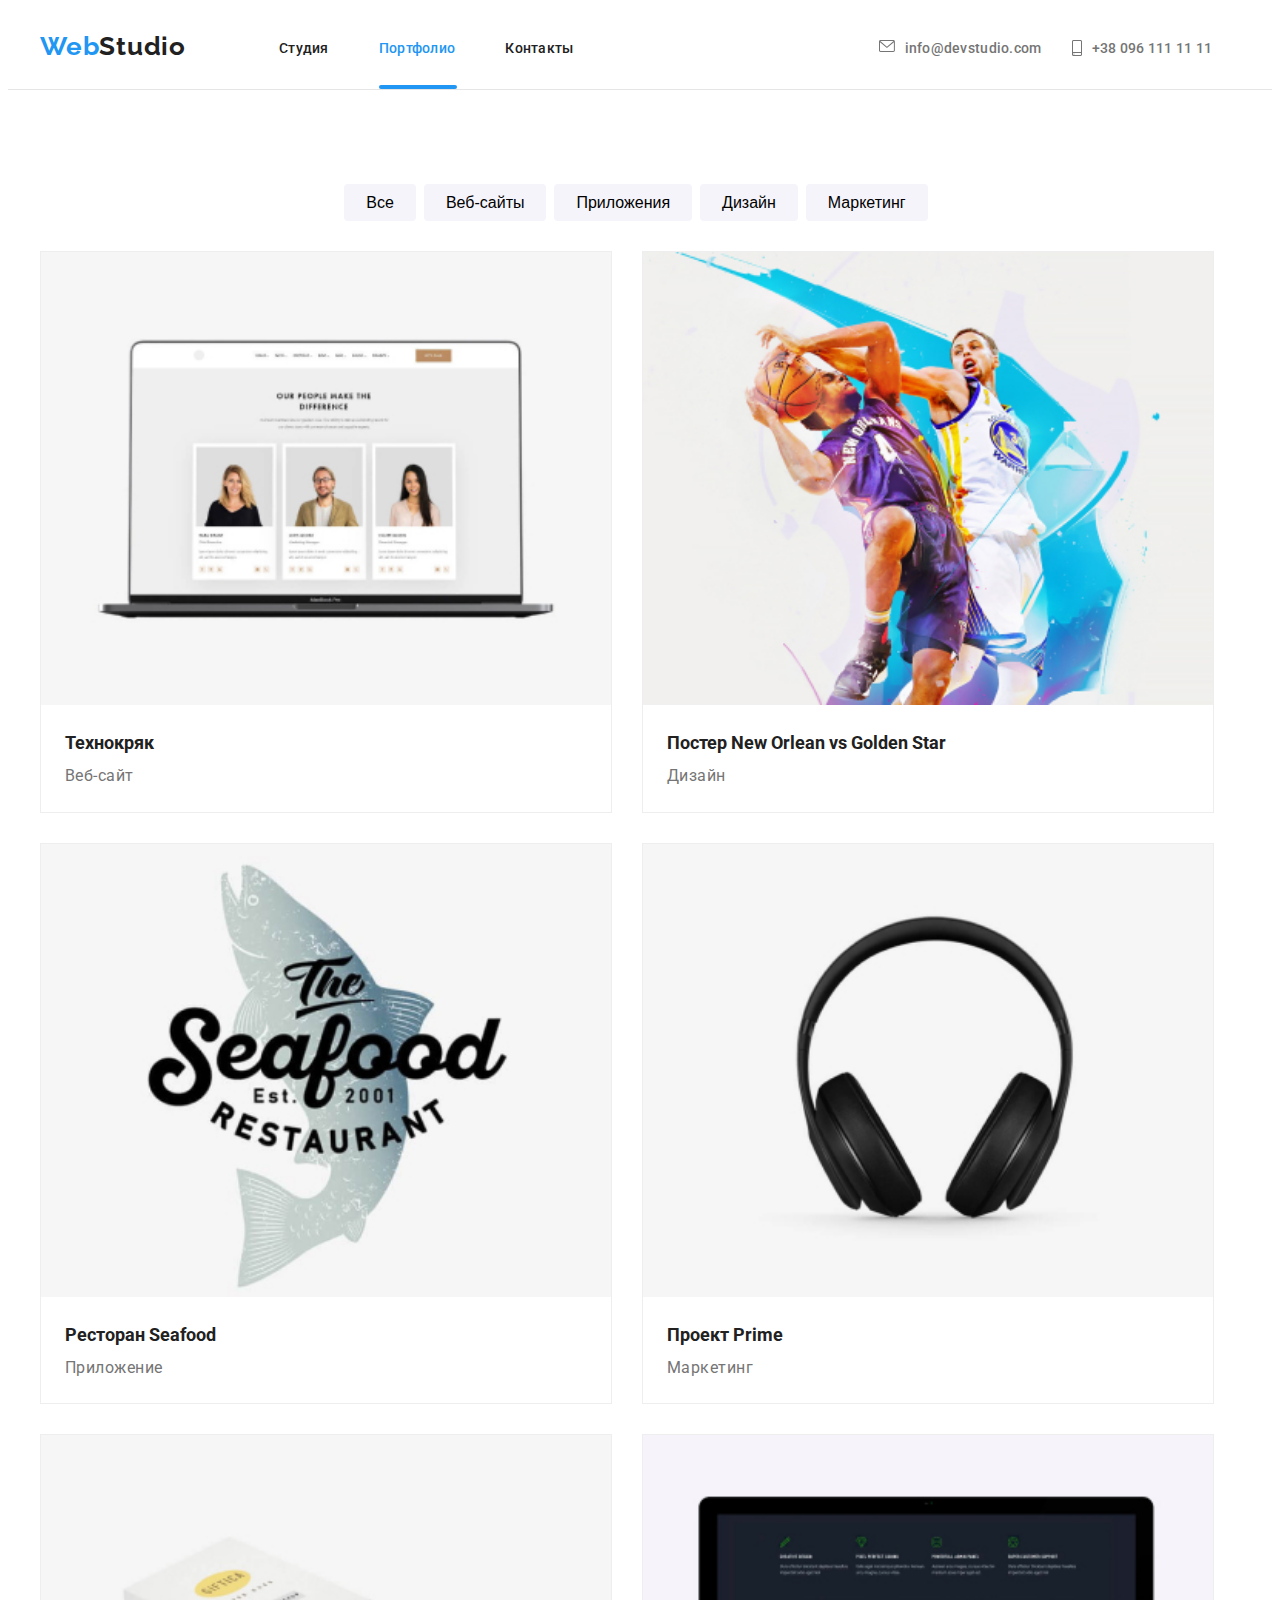
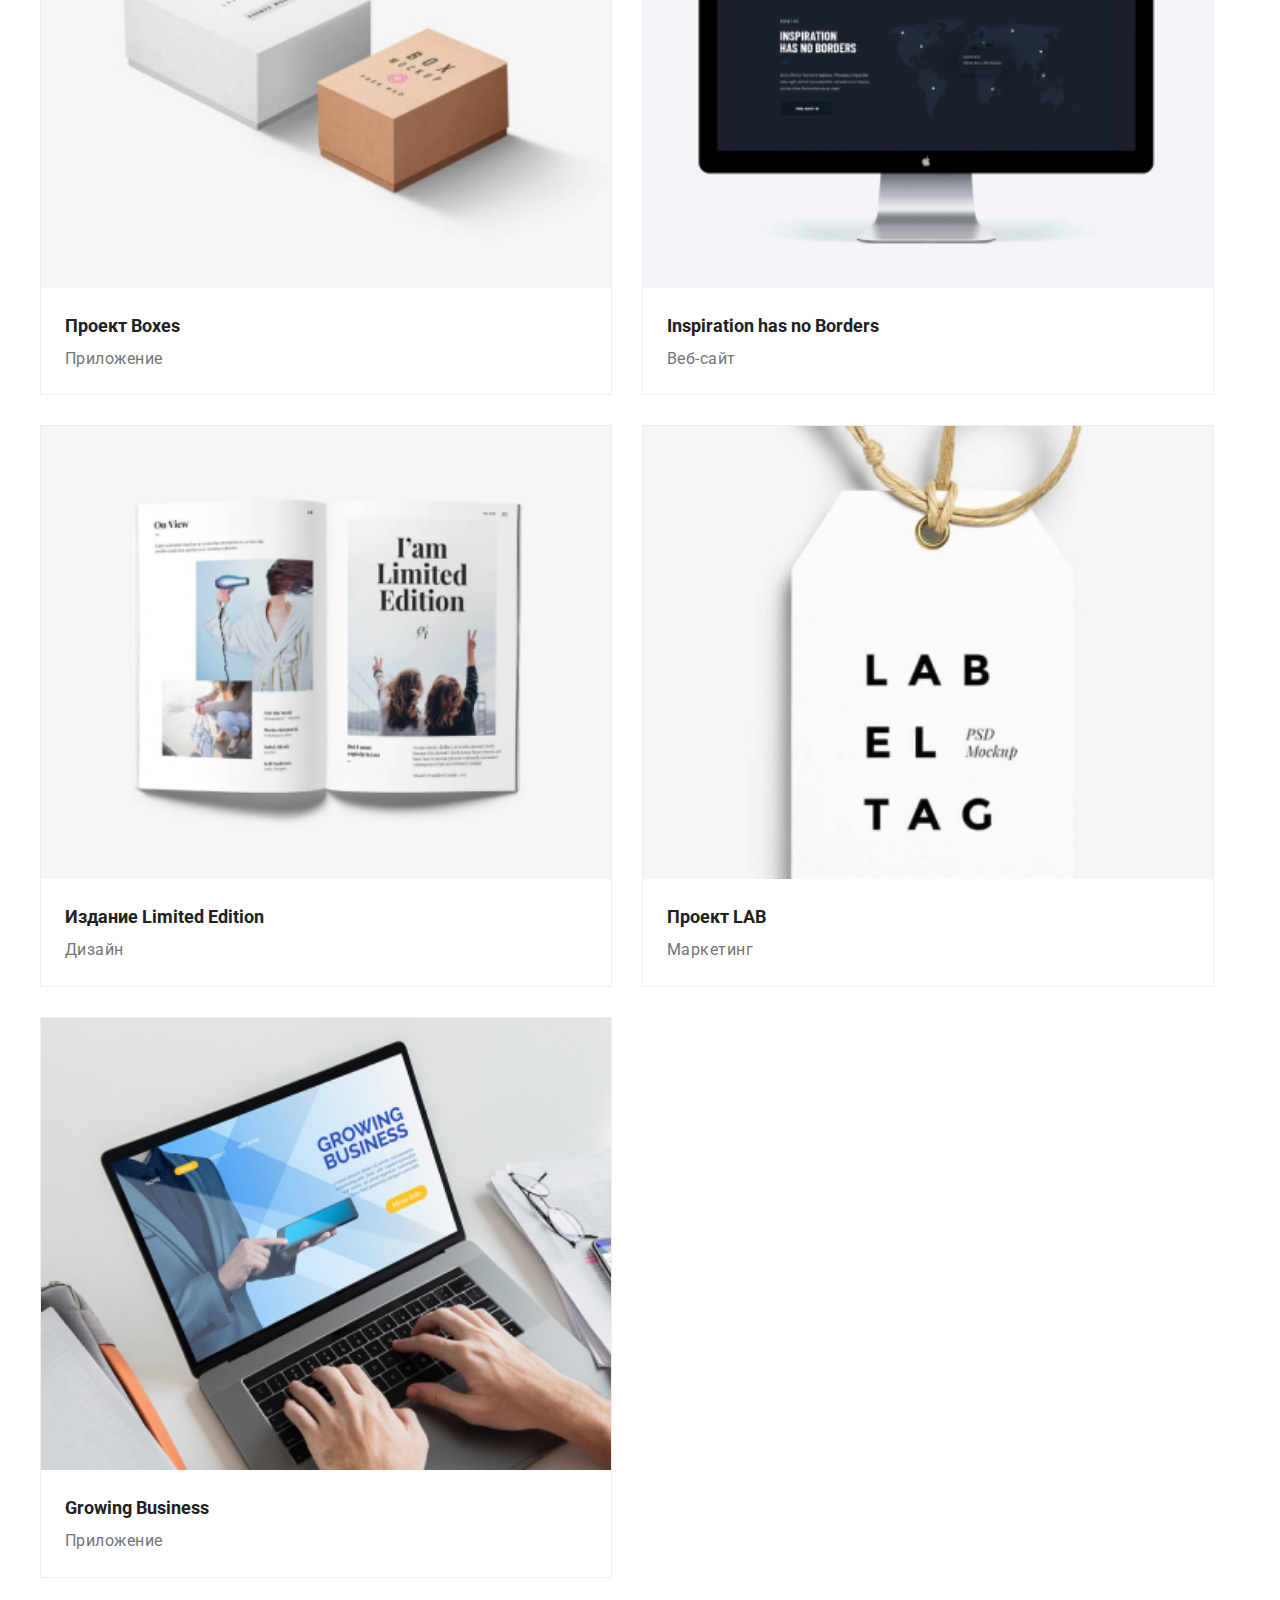
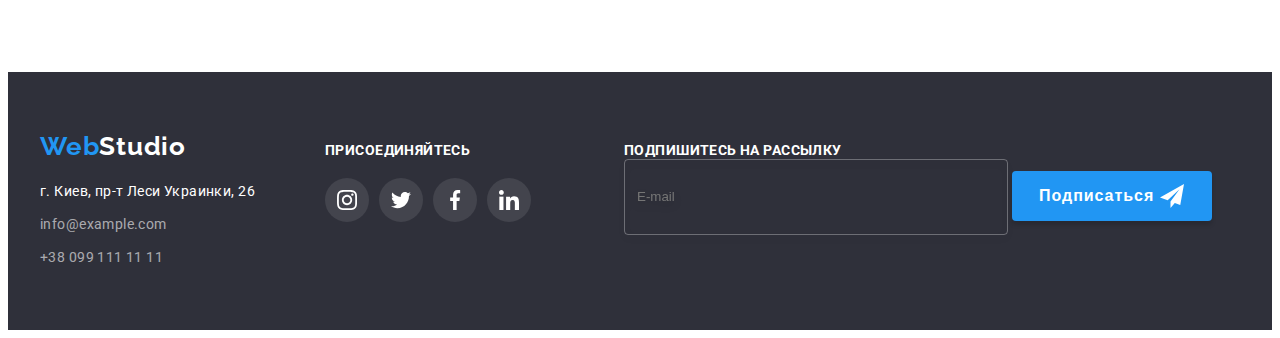
==== commit 7136a20d: "portfolio" ====
--- a/portfolio.html
+++ b/portfolio.html
@@ -18,13 +18,12 @@
         <a class="logo link " href="./index.html">Web<span class="logo--black">Studio</span></a>
             <div class=" navigation-block flex-box"> 
         <nav class="navigation-menu">
-            <!-- <a class="logo link" href="./index.html">Web<span class="logo--black">Studio</span></a> -->
             <ul class="navigation-menu__list">
                 <li class="navigation-menu__item">
-                        <a class="navigation-menu__link link navigation-menu__bottom-line--long" href="./index.html"><span class="accent-color">Студия</span></a>
+                        <a class="navigation-menu__link link " href="./index.html">Студия</a>
                 </li>
                 <li class="navigation-menu__item">
-                    <a class="navigation-menu__link link " href="./portfolio.html">Портфолио</a>
+                    <a class="navigation-menu__link link navigation-menu__bottom-line--longer" href="./portfolio.html"><span class="accent-color">Портфолио</span></a>
                 </li>
                 <li class="navigation-menu__item">
                     <a class="navigation-menu__link link " href="#contacts">Контакты</a>
--- a/css/main.min.css
+++ b/css/main.min.css
@@ -1 +1 @@
-:root{--main-text: #757575;--title-text: #212121;--accent: #2196f3;--main-bg: #ffffff;--hero-bg: #2f303a;--header-borderline: #e5e5e5;--secondary-bg: #f5f4fa;--partfolio-border: #eeeeee;--soc-link: #afb1b8;--soc-link-h: #ffffff;--footerbcg-soc-link: #43444d;--clients-border: #afb1b8;--gap: 30px;--item: 1}p,h1,h2,h3{margin:0;padding:0}ul,ol{margin:0;padding:0;list-style:none}img{display:block;max-width:100%;height:auto;width:100%}body{font-family:Roboto,sans-serif,Raleway;background-color:var(--main-bg);color:var(--main-text)}.visually-hidden{position:absolute;white-space:nowrap;width:1px;height:1px;overflow:hidden;border:0;padding:0;clip:rect(0 0 0 0);-webkit-clip-path:inset(50%);clip-path:inset(50%);margin:-1px}.accent-color{color:var(--accent)}.link{text-decoration:none;transition:color 250ms linear}.link:hover,.link:focus{color:var(--accent)}.flex-box{display:flex}.centered{text-align:center}.container{margin:auto;padding-left:15px;padding-right:15px;width:100%;overflow-x:hidden}@media screen and (min-width: 480px){.container{width:480px;overflow:visible}}@media screen and (min-width: 768px){.container{width:768px}}@media screen and (min-width: 1200px){.container{width:1200px}}.sections{padding:60px 0px}.section-title{margin:0;margin-bottom:30px;font-weight:bold;font-size:36px;line-height:1.2;text-align:center;letter-spacing:.03em;color:var(--title-text)}@media screen and (min-width: 1200px){.section-title{margin-bottom:50px}}.logo{padding-bottom:20px;font-family:Raleway;font-weight:bold;font-size:26px;line-height:1.1;letter-spacing:.03em;color:var(--accent)}@media screen and (min-width: 0px)and (max-width: 767px){.logo{padding:16px 0px}}@media screen and (min-width: 768px){.logo{margin-right:88px;padding:26px 0}}.logo--black{color:var(--title-text)}.logo--white{color:var(--main-bg)}.page-header{border-bottom:1px solid var(--header-borderline)}.navigation-block{display:none}@media screen and (min-width: 768px){.navigation-block{display:flex}}.navigation-menu{display:flex}.navigation-menu__list{display:flex;margin-right:60px;list-style:none;font-style:normal;font-weight:500;font-size:14px;line-height:1.2;letter-spacing:.02em;color:var(--title-text)}@media screen and (min-width: 1200px){.navigation-menu__list{margin-right:305px}}.navigation-menu__item+.navigation-menu__item{margin-left:50px}.navigation-menu__link{position:relative;display:block;padding-top:32px;padding-bottom:32px;color:var(--title-text)}.contacts-list{margin-bottom:0;margin-right:auto;margin-left:auto}@media screen and (min-width: 768px){.contacts-list{margin-top:21px}}.contacts-list__item{justify-content:center;align-items:center;list-style:none;font-style:normal;font-weight:500;font-size:14px;line-height:1.2;letter-spacing:.02em}@media screen and (min-width: 768px){.contacts-list__item:not(:last-child){margin-bottom:10px}}.contacts-list__link{display:flex;margin-right:0px;padding-top:32px;padding-bottom:32px;color:var(--main-text)}@media screen and (min-width: 768px){.contacts-list__link{padding-top:0px;padding-bottom:0px}}.contacts-list__icon-mail{width:16px;height:12px;fill:currentColor;order:-1;margin-right:10px}.contacts-list__icon-phone{width:10px;height:16px;fill:currentColor;order:-1;margin-right:10px}.bottom-line::after{display:block;content:"";height:4px;width:48px;background-color:var(--accent);border-radius:2px;position:absolute;bottom:0px;left:0px}.navigation-menu__bottom-line--long::after{display:block;content:"";height:4px;width:48px;background-color:var(--accent);border-radius:2px;position:absolute;bottom:0px;left:0px}.navigation-menu__bottom-line--longer::after{display:block;content:"";height:4px;width:78px;background-color:var(--accent);border-radius:2px;position:absolute;bottom:0px;left:0px}.hero{text-align:center}.hero-container{margin:auto;padding-left:15px;padding-right:15px}.hero-bcg{margin-right:auto;margin-left:auto;background-image:linear-gradient(rgba(25, 28, 38, 0.5), rgba(25, 28, 38, 0.5)),url(../images/hero-bcg/hero.jpg);background-position:center;background-size:contain;background-repeat:no-repeat}@media screen and (min-width: 0px)and (max-width: 767px){.hero-bcg{width:100%;overflow:visible;background-size:cover;padding:118px 60px}}@media screen and (min-width: 768px){.hero-bcg{width:768px}}@media screen and (min-width: 1200px){.hero-bcg{width:1200px}}.hero_title{margin-right:auto;margin-left:auto;margin-bottom:30px;max-width:700px;font-weight:900;font-size:44px;line-height:1.4;letter-spacing:.06em;text-transform:uppercase;color:var(--main-bg)}@media screen and (min-width: 0px)and (max-width: 767px){.hero_title{font-size:26px;line-height:calc(42 / 26)}}.button{min-width:200px;min-height:50px;border:none;box-shadow:0px 4px 4px rgba(0,0,0,.15);border-radius:4px}.hero__button{min-width:200px;min-height:50px;border:none;box-shadow:0px 4px 4px rgba(0,0,0,.15);border-radius:4px;background-color:var(--accent);color:var(--main-bg)}.hero__button--with-text{font-family:Roboto;font-style:normal;font-weight:bold;font-size:16px;line-height:1.9;letter-spacing:.06em;color:var(--main-bg)}.footer-button-submit{position:relative;width:200px;height:50px;border:none;background:#2196f3;box-shadow:0px 4px 4px rgba(0,0,0,.15);border-radius:4px;cursor:pointer}@media screen and (min-width: 0px)and (max-width: 767px){.footer-button-submit{left:50%;transform:translate(-50%)}}.footer-button-text{margin-top:10px;margin-bottom:10px;margin-left:21px;margin-right:62px;font-style:normal;font-weight:bold;font-size:16px;line-height:calc(30 / 16);letter-spacing:.06em;color:#fff}.send-icon{position:absolute;top:50%;right:28px;transform:translateY(-50%);width:24px;height:24px;fill:#fff}.partfolio-buttons{padding-top:6px;padding-bottom:6px;padding-left:22px;padding-right:22px;font-weight:500;font-size:16px;line-height:1.6;text-align:center;cursor:pointer;background-color:var(--secondary-bg);border:transparent;border-radius:4px;transition:color 250ms linear,background-color 250ms linear}.partfolio-buttons:focus,.partfolio-buttons:hover{color:var(--main-bg);background-color:var(--accent);box-shadow:0px 3px 1px rgba(0,0,0,.1),0px 1px 2px rgba(0,0,0,.08),0px 2px 2px rgba(0,0,0,.12)}.form-submit-button{width:200px;height:50px;cursor:pointer;background:#2196f3;border:none;box-shadow:0px 4px 4px rgba(0,0,0,.15);border-radius:4px;margin-left:auto;margin-right:auto;display:flex;align-items:center;justify-content:center;outline:none}.form-button-text{font-style:normal;font-weight:bold;font-size:16px;line-height:calc(30 / 16);letter-spacing:.06em;color:#fff}.section-advantages{padding:60px 0px}.advantage-list__item{min-width:320px}.advantage-list__item:not(:last-child){margin-bottom:30px}.advantage-list__title{text-align:center;font-style:normal;font-weight:bold;font-size:14px;line-height:1.2;letter-spacing:.03em;text-transform:uppercase;color:var(--title-text);margin-bottom:10px}.advantage-list__text{font-style:normal;font-weight:normal;font-size:14px;line-height:1.7;letter-spacing:.03em;color:var(--main-text)}.advantage-list__item::before{display:block;content:"";height:120px;width:100%;margin-bottom:20px;background:#f5f4fa;border-radius:4px;background-repeat:no-repeat;background-position:center;background-size:auto}@media screen and (min-width: 480px){.advantage-list__item::before{margin-bottom:30px;width:450px}}.advantage-list__antenna::before{background-image:url(../images/advantage-svg/antenna.svg)}.advantage-list__clock::before{background-image:url(../images/advantage-svg/clock.svg)}.advantage-list__diagram::before{background-image:url(../images/advantage-svg/diagram.svg)}.advantage-list__astronaut::before{background-image:url(../images/advantage-svg/astronaut.svg)}.section-about-us{padding-top:47px;padding-bottom:94px}@media screen and (max-width: 1199px){.section-about-us{display:none}}@media screen and (min-width: 1200px){.section-about-us{display:block}}.card-set{display:flex}.card-set__item+.card-set__item{margin-left:30px}.card-set__img{position:relative}.card-set__text-wrap{position:absolute;bottom:0px;right:0px;width:370px;height:70px;background:rgba(47,48,58,.8)}.card-set__text{position:absolute;bottom:50%;right:50%;transform:translate(50%, 50%);width:205px;height:16px;font-weight:bold;font-size:14px;line-height:16px;text-align:center;letter-spacing:.03em;text-transform:uppercase;color:#fff}.our-team-list{text-align:center}.team-title{margin-bottom:10px;font-style:normal;font-weight:500;font-size:16px;line-height:1.2;letter-spacing:.03em;color:var(--title-text)}.our-team-cards{border-radius:0px 0px 4px 4px;box-shadow:0px 1px 3px rgba(0,0,0,.12),0px 1px 1px rgba(0,0,0,.14),0px 2px 1px rgba(0,0,0,.2);background-color:var(--main-bg)}.our-team-cards:not(:last-child){margin-bottom:30px}.our-team-cards-text{padding-top:30px;padding-bottom:37px}.team-profession{margin-bottom:16px;font-style:normal;font-weight:normal;font-size:16px;line-height:1.2;letter-spacing:.03em;color:var(--main-text)}.section-bcg{background-color:var(--secondary-bg)}.social-links{display:flex;justify-content:center;align-items:center}.social-links-items{width:44px;height:44px}.social-links-items+.social-links-items{margin-left:10px}.social-link{width:100%;height:100%;border-radius:50%;display:flex;align-items:center;justify-content:center;color:var(--soc-link);transition:background-color 250ms linear,color 250ms linear}.link-icon{width:20px;height:20px;fill:currentColor}.social-link:hover,.social-link:focus{background-color:var(--accent);color:var(--soc-link-h)}.footer-social-container{align-content:center}@media screen and (min-width: 0px)and (max-width: 767px){.footer-social-container{margin-bottom:60px}}.footer-social-list{display:flex;justify-content:center;align-items:center}.social-links-items-footer{width:44px;height:44px}.social-links-items-footer+.social-links-items-footer{margin-left:10px}.social-link-footer{width:100%;height:100%;border-radius:50%;display:flex;justify-content:center;align-items:center;color:var(--main-bg);background-color:var(--footerbcg-soc-link);transition:background-color 250ms linear}.link-icon-footer{width:20px;height:20px;fill:currentColor}.social-link-footer:hover,.social-link-footer:focus{background-color:var(--accent)}.clients-list{margin-left:-28px;margin-bottom:-30px}.clients-list-item{display:inline-block;width:calc(100% / 2 - 30px);margin-left:28px;margin-bottom:30px;height:92px}.clients-link{width:100%;height:100%;border:1px solid var(--clients-border);border-radius:4px;display:flex;justify-content:center;align-items:center;color:var(--clients-border);transition:color 250ms linear,background-color 250ms linear}.clients-svg{width:106px;height:60px;fill:currentColor}.clients-link:focus,.clients-link:hover{border-color:var(--accent);color:var(--accent);cursor:pointer}.footer{background-color:var(--hero-bg)}.footer-section-padding{padding-top:60px;padding-bottom:60px}.footer-conteiner{align-items:baseline;align-content:center}.footer-logo-padding{display:block}@media screen and (min-width: 0px)and (max-width: 767px){.address-container{text-align:center;margin-bottom:60px}}.join{margin-bottom:20px;font-style:normal;font-weight:bold;font-size:14px;line-height:1.1;letter-spacing:.03em;text-transform:uppercase;color:var(--main-bg)}@media screen and (min-width: 0px)and (max-width: 767px){.join{text-align:center;margin-bottom:20px}}.address-text{margin-bottom:9px;font-style:normal;font-weight:normal;font-size:14px;line-height:1.7;letter-spacing:.03em;color:var(--main-bg)}@media screen and (min-width: 0px)and (max-width: 767px){.address-text{text-align:center}}.address-link{display:inline-block;text-align:center;font-style:normal;font-weight:normal;font-size:14px;line-height:1.7;letter-spacing:.03em;color:rgba(255,255,255,.6)}.address-link:not(:last-child){margin-bottom:9px}.footer-form{align-content:center}.footer-form-input{height:50px;background-color:transparent;border:1px solid rgba(255,255,255,.3);filter:drop-shadow(0px 4px 4px rgba(0, 0, 0, 0.15));color:#fff;border-radius:4px;outline:none;padding:12px;transition:border-color 250ms linear}@media screen and (min-width: 0px)and (max-width: 767px){.footer-form-input{width:100%;margin-bottom:20px}}.footer-form-input:focus{border-color:var(--accent)}.form-padding{padding:40px}.modal-field{margin-bottom:10px}.modal-textarea{margin-bottom:20px}.Modal-chekbox{margin-bottom:30px}.form-title{display:block;margin-bottom:12px;font-style:normal;font-weight:bold;font-size:20px;line-height:calc(23 / 20);text-align:center;letter-spacing:.03em;color:#212121}.form-label{display:block;font-style:normal;font-weight:normal;font-size:12px;line-height:calc(14 / 12);letter-spacing:.01em}.label-text{display:block;width:80px;height:14px;font-style:normal;font-weight:normal;font-size:12px;line-height:calc(14 / 12);letter-spacing:.01em;margin-bottom:4px}.input-wrap{position:relative}.form-input{width:100%;height:40px;background-color:transparent;border:1px solid rgba(33,33,33,.2);border-radius:5px;padding-left:42px;padding-right:15px;outline:none;transition:border-color 250ms linear}.form-input:focus{border-color:var(--accent)}.form-input:focus+.form-icons{fill:var(--accent)}.form-textarea{width:100%;height:120px;padding:12px 16px;resize:none;background-color:transparent;border:1px solid rgba(33,33,33,.2);box-sizing:border-box;border-radius:4px;outline:none;transition:border-color 250ms linear}.form-textarea:focus{border-color:var(--accent)}.form-icons{position:absolute;width:18px;height:18px;left:15px;top:50%;transform:translateY(-50%);transition:fill 250ms linear}.check-text{font-style:normal;font-weight:normal;font-size:12px;line-height:14px;letter-spacing:.03em;display:flex;align-items:center;justify-content:center}@media screen and (max-width: 339px){.check-text{font-size:6px;line-height:10px}}@media screen and (min-width: 340px)and (max-width: 479px){.check-text{font-size:7px;line-height:10px}}.icon-check{width:11px;height:9px;fill:#fff}.check-text__svg{width:15px;height:15px;border:1px solid #000;border-radius:2px;margin-right:5px;display:flex;align-items:center;justify-content:center;transition:background-color 250ms linear,border 250ms linear}.check-link{padding-left:5px;color:var(--accent)}.form-check:checked+.check-text span{background-color:var(--accent);border:none}.portfolio-card-text{padding-top:20px;padding-bottom:20px;padding-left:24px;padding-right:24px}.portfolio-image-name{font-weight:bold;font-size:18px;line-height:2;color:var(--title-text)}.portfolio-image-text{font-style:normal;font-weight:normal;font-size:16px;line-height:1.9;letter-spacing:.03em;color:var(--main-text)}.buttons-list{margin-bottom:50px}@media screen and (min-width: 0px)and (max-width: 767px){.buttons-list{display:inline-block;margin-bottom:40px}}.list-item-buttons{display:inline-block}.list-item-buttons:not(:last-child){margin-right:8px;margin-bottom:15px}.portfolio-list-item{text-decoration:none;margin-bottom:30px;background:var(--main-bg);border:1px solid var(--partfolio-border)}.portfolio-list-item:hover .portfolio-image-text-up{box-shadow:0px 4px 4px rgba(0,0,0,.25);transform:translateY(0%)}.portfolio-link{text-decoration:none}.portfolio-img-wrap{position:relative;overflow:hidden}.portfolio-image-text-up{position:absolute;top:0;left:0;font-size:18px;line-height:1.7;letter-spacing:.03em;color:#fff;background-color:var(--accent);height:100%;padding:63px 24px;transform:translateY(100%);transition:transform 250ms linear}.backdrop{position:fixed;top:0px;left:0px;width:100%;height:100%;background:rgba(0,0,0,.2)}.is-hidden{visibility:hidden;opacity:0;pointer-events:none}.modal{position:absolute;top:50%;left:50%;transform:translate(-50%, -50%);width:90%;height:90%;box-shadow:0px 1px 3px rgba(0,0,0,.12),0px 1px 1px rgba(0,0,0,.14),0px 2px 1px rgba(0,0,0,.2);border-radius:4px;background-color:#fff}@media screen and (min-width: 480px){.modal{width:450px;height:609px}}.modal-close{position:absolute;background-color:transparent;top:8px;right:8px;width:30px;height:30px;border:1px solid rgba(0,0,0,.1);border-radius:50%;cursor:pointer;transition:fill 250ms linear,cursor 250ms linear}.modal-close:hover{fill:var(--accent);cursor:pointer}.icon-close{position:absolute;top:5px;right:5px;width:18px;height:18px}/*# sourceMappingURL=main.min.css.map */+:root{--main-text: #757575;--title-text: #212121;--accent: #2196f3;--main-bg: #ffffff;--hero-bg: #2f303a;--header-borderline: #e5e5e5;--secondary-bg: #f5f4fa;--partfolio-border: #eeeeee;--soc-link: #afb1b8;--soc-link-h: #ffffff;--footerbcg-soc-link: #43444d;--clients-border: #afb1b8;--gap: 30px;--item: 1}p,h1,h2,h3{margin:0;padding:0}ul,ol{margin:0;padding:0;list-style:none}img{display:block;max-width:100%;height:auto;width:100%}body{font-family:Roboto,sans-serif,Raleway;background-color:var(--main-bg);color:var(--main-text)}.visually-hidden{position:absolute;white-space:nowrap;width:1px;height:1px;overflow:hidden;border:0;padding:0;clip:rect(0 0 0 0);-webkit-clip-path:inset(50%);clip-path:inset(50%);margin:-1px}.accent-color{color:var(--accent)}.link{text-decoration:none;transition:color 250ms linear}.link:hover,.link:focus{color:var(--accent)}.flex-box{display:flex}.centered{text-align:center}.container{margin:auto;padding-left:15px;padding-right:15px;width:100%}@media screen and (min-width: 480px){.container{width:480px;overflow:visible}}@media screen and (min-width: 768px){.container{width:768px}}@media screen and (min-width: 1200px){.container{width:1200px}}.sections{padding:60px 0px}@media screen and (min-width: 1200px){.sections{padding:94px 0px}}.section-title{margin:0;margin-bottom:30px;font-weight:bold;font-size:36px;line-height:1.2;text-align:center;letter-spacing:.03em;color:var(--title-text)}@media screen and (min-width: 1200px){.section-title{margin-bottom:50px}}.logo{font-family:Raleway;font-weight:bold;font-size:26px;line-height:1.1;letter-spacing:.03em;color:var(--accent)}@media screen and (min-width: 0px)and (max-width: 767px){.logo{padding:16px 0px}}@media screen and (min-width: 768px){.logo{margin-right:88px;padding:26px 0}}@media screen and (min-width: 1200px){.logo{margin-right:93px;padding-top:24px;padding-bottom:25px;text-align:center}}.logo--black{color:var(--title-text)}.logo--white{color:var(--main-bg)}.page-header{border-bottom:1px solid var(--header-borderline)}.navigation-block{display:none}@media screen and (min-width: 768px){.navigation-block{display:flex}}.navigation-menu{display:flex}.navigation-menu__list{display:flex;margin-right:60px;list-style:none;font-style:normal;font-weight:500;font-size:14px;line-height:1.2;letter-spacing:.02em;color:var(--title-text)}@media screen and (min-width: 1200px){.navigation-menu__list{margin-right:305px}}.navigation-menu__item+.navigation-menu__item{margin-left:50px}.navigation-menu__link{position:relative;display:block;padding-top:32px;padding-bottom:32px;color:var(--title-text)}.contacts-list{margin-bottom:0;margin-right:auto;margin-left:auto}@media screen and (min-width: 768px){.contacts-list{margin-top:21px}}@media screen and (min-width: 1200px){.contacts-list{display:flex;margin:0}}.contacts-list__item{list-style:none;font-style:normal;font-weight:500;font-size:14px;line-height:1.2;letter-spacing:.02em}@media screen and (min-width: 768px)and (max-width: 1199px){.contacts-list__item:not(:last-child){margin-bottom:10px}}@media screen and (min-width: 1200px){.contacts-list__item:not(:last-child){margin-right:30px;display:flex;justify-content:center;align-items:center}}.contacts-list__link{display:flex;margin-right:0px;padding-top:32px;padding-bottom:32px;color:var(--main-text)}@media screen and (min-width: 768px)and (max-width: 1199px){.contacts-list__link{padding-top:0px;padding-bottom:0px}}.contacts-list__icon-mail{width:16px;height:12px;fill:currentColor;order:-1;margin-right:10px}.contacts-list__icon-phone{width:10px;height:16px;fill:currentColor;order:-1;margin-right:10px}.bottom-line::after{display:block;content:"";height:4px;width:48px;background-color:var(--accent);border-radius:2px;position:absolute;bottom:0px;left:0px}.navigation-menu__bottom-line--long::after{display:block;content:"";height:4px;width:48px;background-color:var(--accent);border-radius:2px;position:absolute;bottom:0px;left:0px}.navigation-menu__bottom-line--longer::after{display:block;content:"";height:4px;width:78px;background-color:var(--accent);border-radius:2px;position:absolute;bottom:0px;left:0px}.hero{text-align:center}@media screen and (max-width: 767px){.hero{padding:118px 60px}}@media screen and (min-width: 768px){.hero{padding-top:118px;padding-bottom:118px}}@media screen and (min-width: 1200px){.hero{padding-top:200px;padding-bottom:200px}}.hero-container{margin:auto;padding-left:15px;padding-right:15px}@media screen and (min-width: 1200px){.hero-container{min-width:1600px}}.hero-bcg{margin-right:auto;margin-left:auto;background-image:linear-gradient(rgba(25, 28, 38, 0.5), rgba(25, 28, 38, 0.5)),url(../images/hero-bcg/hero.jpg);background-position:center;background-size:contain;background-repeat:no-repeat}@media screen and (min-width: 0px){.hero-bcg{background-size:cover}}@media screen and (min-width: 1200px){.hero-bcg{min-width:1600px;min-height:600px}}.hero_title{margin-right:auto;margin-left:auto;margin-bottom:30px;font-weight:900;letter-spacing:.06em;text-transform:uppercase;color:var(--main-bg)}@media screen and (min-width: 0px)and (max-width: 1199px){.hero_title{font-size:26px;line-height:calc(42 / 26);max-width:360px}}@media screen and (min-width: 1200px){.hero_title{font-size:44px;line-height:1.4;max-width:700px}}.button{min-width:200px;min-height:50px;border:none;box-shadow:0px 4px 4px rgba(0,0,0,.15);border-radius:4px}.hero__button{min-width:200px;min-height:50px;border:none;box-shadow:0px 4px 4px rgba(0,0,0,.15);border-radius:4px;background-color:var(--accent);color:var(--main-bg)}.hero__button--with-text{font-family:Roboto;font-style:normal;font-weight:bold;font-size:16px;line-height:1.9;letter-spacing:.06em;color:var(--main-bg)}.footer-button-submit{position:relative;width:200px;height:50px;border:none;background:#2196f3;box-shadow:0px 4px 4px rgba(0,0,0,.15);border-radius:4px;cursor:pointer}@media screen and (min-width: 0px)and (max-width: 767px){.footer-button-submit{left:50%;transform:translate(-50%)}}.footer-button-text{margin-top:10px;margin-bottom:10px;margin-left:21px;margin-right:62px;font-style:normal;font-weight:bold;font-size:16px;line-height:calc(30 / 16);letter-spacing:.06em;color:#fff}.send-icon{position:absolute;top:50%;right:28px;transform:translateY(-50%);width:24px;height:24px;fill:#fff}.partfolio-buttons{padding-top:6px;padding-bottom:6px;padding-left:22px;padding-right:22px;font-weight:500;font-size:16px;line-height:1.6;text-align:center;cursor:pointer;background-color:var(--secondary-bg);border:transparent;border-radius:4px;transition:color 250ms linear,background-color 250ms linear}@media screen and (min-width: 0px)and (max-width: 767px){.partfolio-buttons{height:38px}}.partfolio-buttons:focus,.partfolio-buttons:hover{color:var(--main-bg);background-color:var(--accent);box-shadow:0px 3px 1px rgba(0,0,0,.1),0px 1px 2px rgba(0,0,0,.08),0px 2px 2px rgba(0,0,0,.12)}.form-submit-button{width:200px;height:50px;cursor:pointer;background:#2196f3;border:none;box-shadow:0px 4px 4px rgba(0,0,0,.15);border-radius:4px;margin-left:auto;margin-right:auto;display:flex;align-items:center;justify-content:center;outline:none}.form-button-text{font-style:normal;font-weight:bold;font-size:16px;line-height:calc(30 / 16);letter-spacing:.06em;color:#fff}.section-advantages{padding:60px 0px}@media screen and (min-width: 1200px){.section-advantages{padding-top:94px;padding-bottom:47px}}@media screen and (min-width: 768px){.advantage-list{display:flex;flex-wrap:wrap}}@media screen and (min-width: 0px)and (max-width: 767px){.advantage-list__item:not(:last-child){margin-bottom:30px}}@media screen and (min-width: 768px)and (max-width: 1199px){.advantage-list__item{flex-basis:calc(100% / 2 - 30px)}.advantage-list__item:not(:nth-last-child(-n+2)){margin-bottom:30px}.advantage-list__item:not(:nth-child(odd)){margin-left:30px}}@media screen and (min-width: 1200px){.advantage-list__item{flex-basis:calc(100% / 4 - 30px)}.advantage-list__item:not(:last-child){margin-right:30px}}.advantage-list__title{font-style:normal;font-weight:bold;font-size:14px;line-height:1.2;letter-spacing:.03em;text-transform:uppercase;color:var(--title-text);margin-bottom:10px}@media screen and (min-width: 0px)and (max-width: 767px){.advantage-list__title{text-align:center}}.advantage-list__text{font-style:normal;font-weight:normal;font-size:14px;line-height:1.7;letter-spacing:.03em;color:var(--main-text)}.advantage-list__item::before{display:block;content:"";height:120px;width:100%;margin-bottom:20px;background:#f5f4fa;border-radius:4px;background-repeat:no-repeat;background-position:center;background-size:auto}@media screen and (min-width: 480px){.advantage-list__item::before{margin-bottom:30px;width:450px}}@media screen and (min-width: 768px){.advantage-list__item::before{width:354px}}@media screen and (min-width: 1200px){.advantage-list__item::before{width:270px}}.advantage-list__antenna::before{background-image:url(../images/advantage-svg/antenna.svg)}.advantage-list__clock::before{background-image:url(../images/advantage-svg/clock.svg)}.advantage-list__diagram::before{background-image:url(../images/advantage-svg/diagram.svg)}.advantage-list__astronaut::before{background-image:url(../images/advantage-svg/astronaut.svg)}.section-about-us{padding-top:47px;padding-bottom:94px}@media screen and (max-width: 1199px){.section-about-us{display:none}}@media screen and (min-width: 1200px){.section-about-us{display:block}}.card-set{display:flex}.card-set__item+.card-set__item{margin-left:30px}.card-set__img{position:relative}.card-set__text-wrap{position:absolute;bottom:0px;right:0px;width:370px;height:70px;background:rgba(47,48,58,.8)}.card-set__text{position:absolute;bottom:50%;right:50%;transform:translate(50%, 50%);width:205px;height:16px;font-weight:bold;font-size:14px;line-height:16px;text-align:center;letter-spacing:.03em;text-transform:uppercase;color:#fff}.our-team-list{text-align:center}@media screen and (min-width: 768px)and (max-width: 1199px){.our-team-list{display:flex;flex-wrap:wrap;justify-content:center}}@media screen and (min-width: 1200px){.our-team-list{display:flex}}.our-team-cards{border-radius:0px 0px 4px 4px;box-shadow:0px 1px 3px rgba(0,0,0,.12),0px 1px 1px rgba(0,0,0,.14),0px 2px 1px rgba(0,0,0,.2);background-color:var(--main-bg)}@media screen and (min-width: 0px)and (max-width: 767px){.our-team-cards:not(:last-child){margin-bottom:30px}}@media screen and (min-width: 768px)and (max-width: 1199px){.our-team-cards{width:calc(100% / 2 - 30px)}.our-team-cards:not(:nth-child(even)){margin-right:30px}.our-team-cards:not(:nth-last-child(-n+2)){margin-bottom:30px}}@media screen and (min-width: 1200px){.our-team-cards:not(:last-child){margin-right:30px}}.team-title{margin-bottom:10px;font-style:normal;font-weight:500;font-size:16px;line-height:1.2;letter-spacing:.03em;color:var(--title-text)}.our-team-cards-text{padding-top:30px;padding-bottom:24px}@media screen and (min-width: 1200px){.our-team-cards-text{padding-top:30px;padding-bottom:30px}}.team-profession{margin-bottom:16px;font-style:normal;font-weight:normal;font-size:16px;line-height:1.2;letter-spacing:.03em;color:var(--main-text)}.section-bcg{background-color:var(--secondary-bg)}.social-links{display:flex;justify-content:center;align-items:center}.social-links-items{width:44px;height:44px}.social-links-items+.social-links-items{margin-left:10px}.social-link{width:100%;height:100%;border-radius:50%;display:flex;align-items:center;justify-content:center;color:var(--soc-link);transition:background-color 250ms linear,color 250ms linear}.link-icon{width:20px;height:20px;fill:currentColor}.social-link:hover,.social-link:focus{background-color:var(--accent);color:var(--soc-link-h)}@media screen and (min-width: 1200px){.footer-social-list{display:flex;align-content:center}}.footer-social-container{align-content:center}@media screen and (min-width: 0px)and (max-width: 767px){.footer-social-container{margin-bottom:60px}}@media screen and (min-width: 768px){.footer-social-container{margin-left:165px}}@media screen and (min-width: 1200px){.footer-social-container{margin-left:70px}}.footer-social-list{display:flex;justify-content:center;align-items:center}.social-links-items-footer{width:44px;height:44px}.social-links-items-footer+.social-links-items-footer{margin-left:10px}.social-link-footer{width:100%;height:100%;border-radius:50%;display:flex;justify-content:center;align-items:center;color:var(--main-bg);background-color:var(--footerbcg-soc-link);transition:background-color 250ms linear}.link-icon-footer{width:20px;height:20px;fill:currentColor}.social-link-footer:hover,.social-link-footer:focus{background-color:var(--accent)}.clients-list{display:flex;flex-wrap:wrap;justify-content:center}@media screen and (min-width: 768px){.clients-list{align-items:center}}.clients-list-item{height:92px}@media screen and (max-width: 767px){.clients-list-item{display:inline-block;width:calc(100% / 2 - 30px)}.clients-list-item:not(:nth-child(odd)){margin-left:30px}.clients-list-item:not(:nth-last-child(-n+2)){margin-bottom:30px}}@media screen and (min-width: 768px)and (max-width: 1199px){.clients-list-item{flex-basis:calc(100% / 3 - 30px)}.clients-list-item:not(:nth-child(3n+1)){margin-left:30px}.clients-list-item:not(:nth-last-child(-n+3)){margin-bottom:30px}}@media screen and (min-width: 1200px){.clients-list-item{width:170px}.clients-list-item:not(:last-child){margin-right:30px}}.clients-link{width:100%;height:100%;border:1px solid var(--clients-border);border-radius:4px;display:flex;justify-content:center;align-items:center;color:var(--clients-border);transition:color 250ms linear,background-color 250ms linear}.clients-svg{width:106px;height:60px;fill:currentColor}.clients-link:focus,.clients-link:hover{border-color:var(--accent);color:var(--accent);cursor:pointer}.footer{background-color:var(--hero-bg)}.footer-section-padding{padding-top:60px;padding-bottom:60px}@media screen and (min-width: 768px)and (max-width: 1199px){.dabl{display:flex;align-items:baseline;align-content:center;text-align:center;margin-bottom:60px}}@media screen and (min-width: 1200px){.dabl{display:flex;align-items:baseline;align-content:center}}@media screen and (min-width: 1200px){.footer-conteiner{display:flex;align-items:baseline;align-content:center}}.footer-logo-padding{display:block}@media screen and (min-width: 768px){.footer-logo-padding{text-align:center;margin-right:0px}}@media screen and (min-width: 1200px){.footer-logo-padding{text-align:start;padding:0;margin-bottom:20px}}@media screen and (min-width: 0px)and (max-width: 767px){.address-container{text-align:center;margin-bottom:60px}}@media screen and (min-width: 768px){.address-container{margin-left:70px}}@media screen and (min-width: 1200px){.address-container{margin:0px}}.join{margin-bottom:20px;font-style:normal;font-weight:bold;font-size:14px;line-height:1.1;letter-spacing:.03em;text-transform:uppercase;color:var(--main-bg)}@media screen and (min-width: 0px)and (max-width: 767px){.join{text-align:center;margin-bottom:20px}}.address-text{margin-bottom:9px;font-style:normal;font-weight:normal;font-size:14px;line-height:1.7;letter-spacing:.03em;color:var(--main-bg)}@media screen and (min-width: 0px)and (max-width: 767px){.address-text{text-align:center}}.address-link{display:inline-block;text-align:center;font-style:normal;font-weight:normal;font-size:14px;line-height:1.7;letter-spacing:.03em;color:rgba(255,255,255,.6)}.address-link:not(:last-child){margin-bottom:9px}.footer-form{align-content:center}@media screen and (min-width: 768px){.footer-form{text-align:center}}@media screen and (min-width: 1200px){.footer-form{margin-left:93px;text-align:start}}.footer-form-input{display:block;height:50px;background-color:transparent;border:1px solid rgba(255,255,255,.3);filter:drop-shadow(0px 4px 4px rgba(0, 0, 0, 0.15));color:#fff;border-radius:4px;outline:none;padding:12px;transition:border-color 250ms linear}@media screen and (min-width: 0px)and (max-width: 767px){.footer-form-input{width:100%;margin-bottom:20px}}@media screen and (min-width: 768px){.footer-form-input{width:450px;margin-bottom:20px;margin-left:auto;margin-right:auto}}@media screen and (min-width: 1200px){.footer-form-input{width:358px;display:inline-block}}.footer-form-input:focus{border-color:var(--accent)}.form-padding{padding:40px}.modal-field{margin-bottom:10px}.modal-textarea{margin-bottom:20px}.Modal-chekbox{margin-bottom:30px}.form-title{display:block;margin-bottom:12px;font-style:normal;font-weight:bold;font-size:20px;line-height:calc(23 / 20);text-align:center;letter-spacing:.03em;color:#212121}.form-label{display:block;font-style:normal;font-weight:normal;font-size:12px;line-height:calc(14 / 12);letter-spacing:.01em}.label-text{display:block;width:80px;height:14px;font-style:normal;font-weight:normal;font-size:12px;line-height:calc(14 / 12);letter-spacing:.01em;margin-bottom:4px}.input-wrap{position:relative}.form-input{width:100%;height:40px;background-color:transparent;border:1px solid rgba(33,33,33,.2);border-radius:5px;padding-left:42px;padding-right:15px;outline:none;transition:border-color 250ms linear}.form-input:focus{border-color:var(--accent)}.form-input:focus+.form-icons{fill:var(--accent)}.form-textarea{width:100%;height:120px;padding:12px 16px;resize:none;background-color:transparent;border:1px solid rgba(33,33,33,.2);box-sizing:border-box;border-radius:4px;outline:none;transition:border-color 250ms linear}.form-textarea:focus{border-color:var(--accent)}.form-icons{position:absolute;width:18px;height:18px;left:15px;top:50%;transform:translateY(-50%);transition:fill 250ms linear}.check-text{font-style:normal;font-weight:normal;font-size:12px;line-height:14px;letter-spacing:.03em;display:flex;align-items:center;justify-content:center}@media screen and (max-width: 339px){.check-text{font-size:6px;line-height:10px}}@media screen and (min-width: 340px)and (max-width: 479px){.check-text{font-size:7px;line-height:10px}}.icon-check{width:11px;height:9px;fill:#fff}.check-text__svg{width:15px;height:15px;border:1px solid #000;border-radius:2px;margin-right:5px;display:flex;align-items:center;justify-content:center;transition:background-color 250ms linear,border 250ms linear}.check-link{padding-left:5px;color:var(--accent)}.form-check:checked+.check-text span{background-color:var(--accent);border:none}@media screen and (min-width: 768px){.portfolio-item-list{display:flex}}.portfolio-card-text{padding-top:20px;padding-bottom:20px;padding-left:24px;padding-right:24px}.portfolio-image-name{font-weight:bold;font-size:18px;line-height:2;color:var(--title-text)}.portfolio-image-text{font-style:normal;font-weight:normal;font-size:16px;line-height:1.9;letter-spacing:.03em;color:var(--main-text)}.buttons-list{margin-bottom:50px}@media screen and (min-width: 0px)and (max-width: 767px){.buttons-list{display:inline-block;margin-bottom:40px}}@media screen and (min-width: 768px){.buttons-list{display:flex;justify-content:center;margin-bottom:30px}}.list-item-buttons{display:inline-block}@media screen and (max-width: 767px){.list-item-buttons:not(:last-child){margin-right:8px;margin-bottom:15px}}@media screen and (min-width: 768px){.list-item-buttons{margin-bottom:0px;margin-right:8px}}.portfolio-item-list{flex-wrap:wrap}.portfolio-list-item{text-decoration:none;background:var(--main-bg);border:1px solid var(--partfolio-border)}@media screen and (min-width: 768px){.portfolio-list-item{flex-basis:calc(100% / 2 - 30px)}.portfolio-list-item:not(:nth-child(even)){margin-right:30px}.portfolio-list-item:not(:last-child){margin-bottom:30px}}.portfolio-list-item:hover .portfolio-image-text-up{box-shadow:0px 4px 4px rgba(0,0,0,.25);transform:translateY(0%)}.portfolio-link{text-decoration:none}.portfolio-img-wrap{position:relative;overflow:hidden}.portfolio-image-text-up{position:absolute;top:0;left:0;font-size:18px;line-height:1.7;letter-spacing:.03em;color:#fff;background-color:var(--accent);height:100%;padding:63px 24px;transform:translateY(100%);transition:transform 250ms linear}.backdrop{position:fixed;top:0px;left:0px;width:100%;height:100%;background:rgba(0,0,0,.2)}.is-hidden{visibility:hidden;opacity:0;pointer-events:none}.modal{position:absolute;top:50%;left:50%;transform:translate(-50%, -50%);width:90%;height:90%;box-shadow:0px 1px 3px rgba(0,0,0,.12),0px 1px 1px rgba(0,0,0,.14),0px 2px 1px rgba(0,0,0,.2);border-radius:4px;background-color:#fff}@media screen and (min-width: 480px){.modal{width:450px;height:609px}}.modal-close{position:absolute;background-color:transparent;top:8px;right:8px;width:30px;height:30px;border:1px solid rgba(0,0,0,.1);border-radius:50%;cursor:pointer;transition:fill 250ms linear,cursor 250ms linear}.modal-close:hover{fill:var(--accent);cursor:pointer}.icon-close{position:absolute;top:5px;right:5px;width:18px;height:18px}/*# sourceMappingURL=main.min.css.map */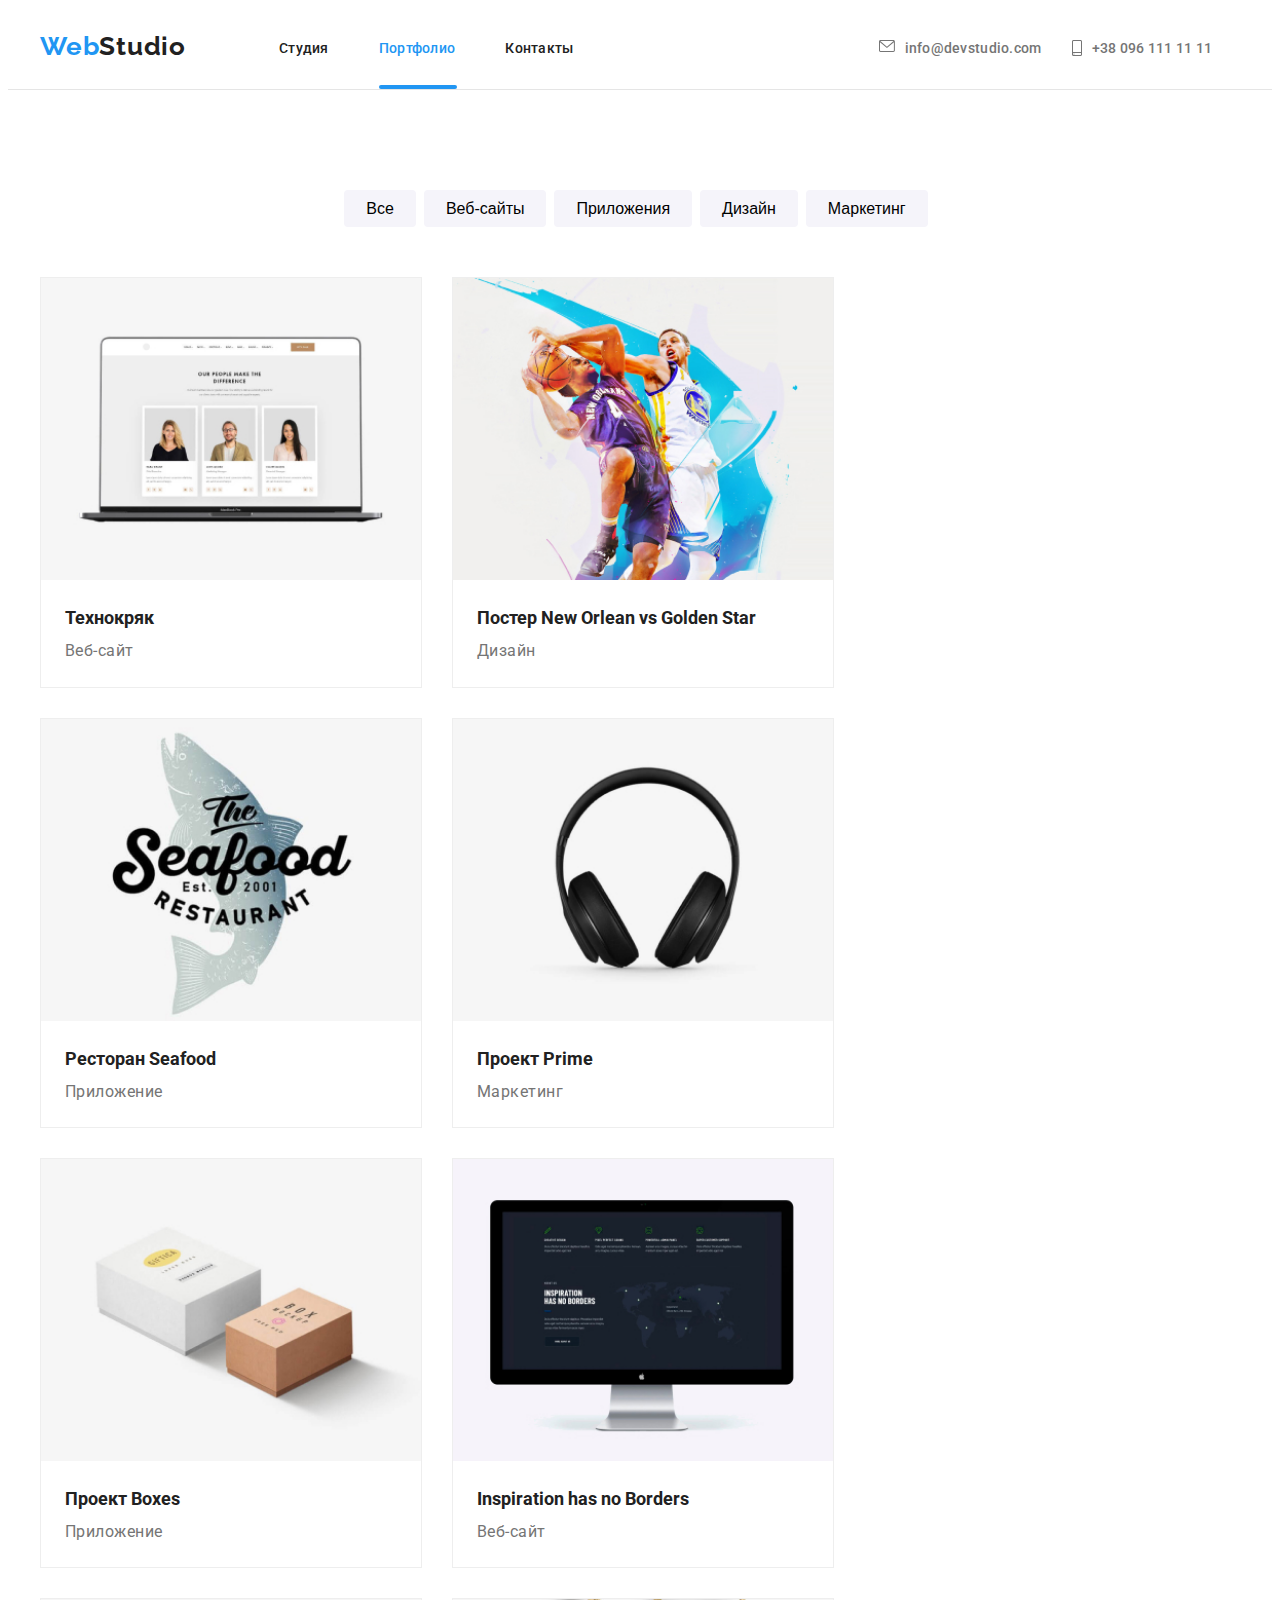
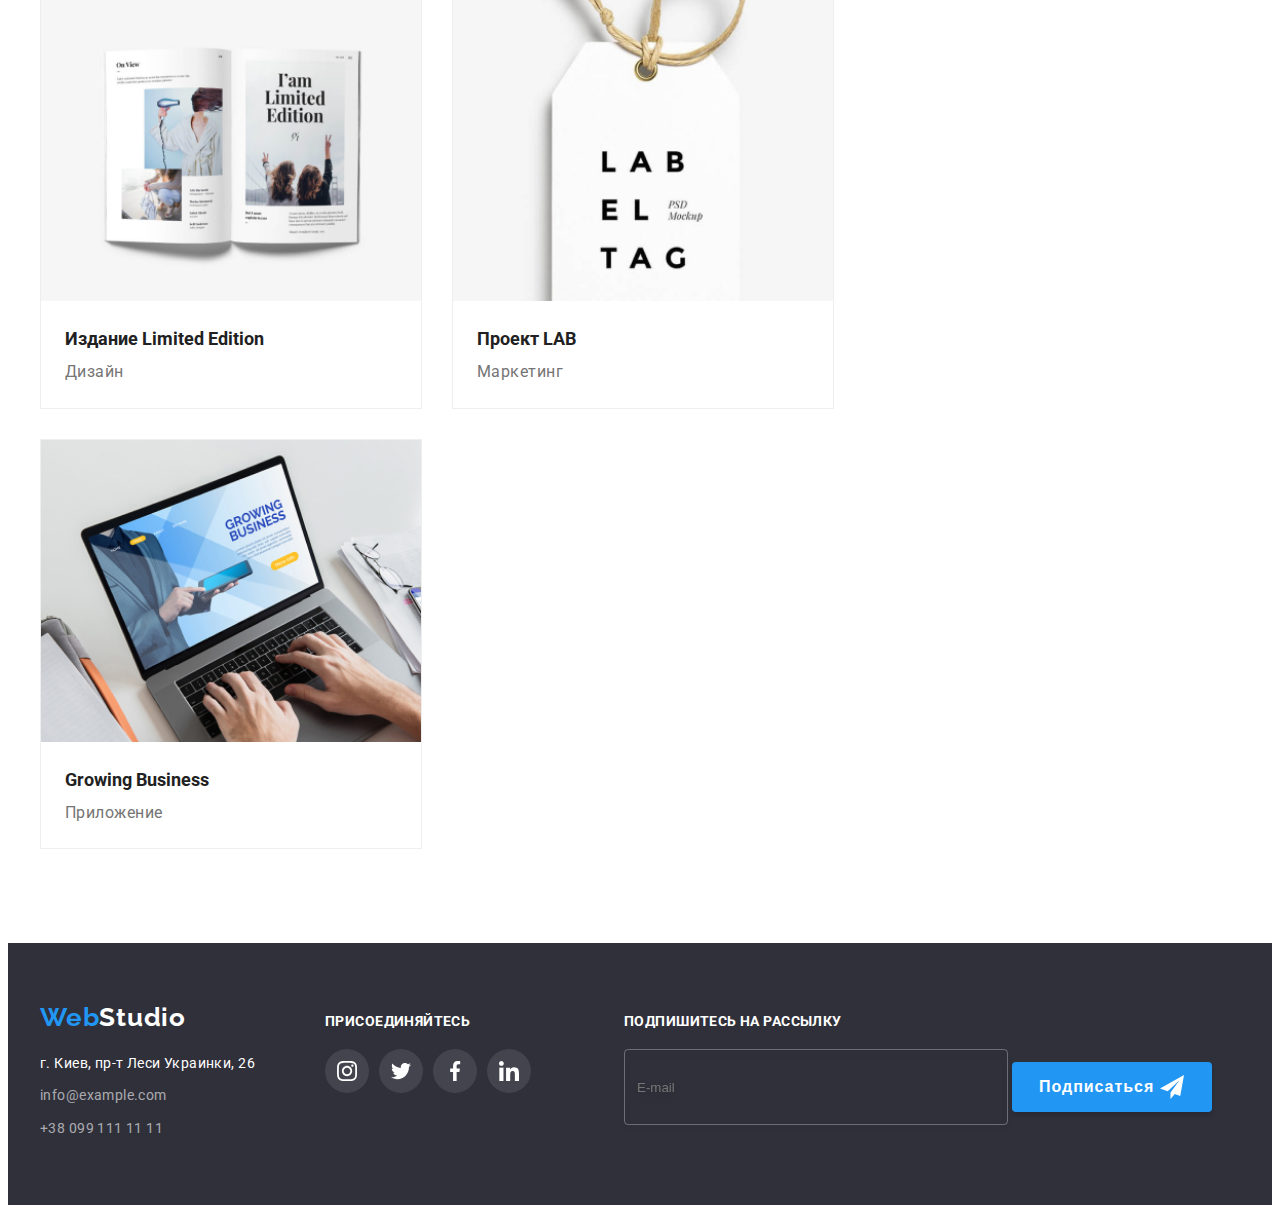
==== commit b158ed62: "partfolio" ====
--- a/portfolio.html
+++ b/portfolio.html
@@ -177,9 +177,11 @@
             </div>
         </section>
     </main>
-    <footer class="footer footer-section-padding">
-        <div class="container  footer-conteiner">
+    <footer class="footer footer-section-padding" id="contacts">
+        <div class="container  footer-conteiner">     
+            <div class="dabl">
             <div class="address-container">
+                
                 <a class="logo link footer-logo-padding " href="./index.html ">Web<span class="logo--white">Studio</span></a>
                 <address>   
                 <p class="address-text ">г. Киев, пр-т Леси Украинки, 26 </p>
@@ -222,8 +224,9 @@
                     </li>
                 </ul>
             </div>
+        </div>
             <div class="footer-form">
-                <b class="join">Подпишитесь на рассылку</b>
+                <p class="join">Подпишитесь на рассылку</p>
                 <form action="#">
                     <input class="footer-form-input" name="E-mail" type="email" placeholder="E-mail">
                     <button type="submit" class="footer-button-submit"><span class="footer-button-text"> Подписаться</span> 
--- a/css/main.min.css
+++ b/css/main.min.css
@@ -1 +1 @@
-:root{--main-text: #757575;--title-text: #212121;--accent: #2196f3;--main-bg: #ffffff;--hero-bg: #2f303a;--header-borderline: #e5e5e5;--secondary-bg: #f5f4fa;--partfolio-border: #eeeeee;--soc-link: #afb1b8;--soc-link-h: #ffffff;--footerbcg-soc-link: #43444d;--clients-border: #afb1b8;--gap: 30px;--item: 1}p,h1,h2,h3{margin:0;padding:0}ul,ol{margin:0;padding:0;list-style:none}img{display:block;max-width:100%;height:auto;width:100%}body{font-family:Roboto,sans-serif,Raleway;background-color:var(--main-bg);color:var(--main-text)}.visually-hidden{position:absolute;white-space:nowrap;width:1px;height:1px;overflow:hidden;border:0;padding:0;clip:rect(0 0 0 0);-webkit-clip-path:inset(50%);clip-path:inset(50%);margin:-1px}.accent-color{color:var(--accent)}.link{text-decoration:none;transition:color 250ms linear}.link:hover,.link:focus{color:var(--accent)}.flex-box{display:flex}.centered{text-align:center}.container{margin:auto;padding-left:15px;padding-right:15px;width:100%}@media screen and (min-width: 480px){.container{width:480px;overflow:visible}}@media screen and (min-width: 768px){.container{width:768px}}@media screen and (min-width: 1200px){.container{width:1200px}}.sections{padding:60px 0px}@media screen and (min-width: 1200px){.sections{padding:94px 0px}}.section-title{margin:0;margin-bottom:30px;font-weight:bold;font-size:36px;line-height:1.2;text-align:center;letter-spacing:.03em;color:var(--title-text)}@media screen and (min-width: 1200px){.section-title{margin-bottom:50px}}.logo{font-family:Raleway;font-weight:bold;font-size:26px;line-height:1.1;letter-spacing:.03em;color:var(--accent)}@media screen and (min-width: 0px)and (max-width: 767px){.logo{padding:16px 0px}}@media screen and (min-width: 768px){.logo{margin-right:88px;padding:26px 0}}@media screen and (min-width: 1200px){.logo{margin-right:93px;padding-top:24px;padding-bottom:25px;text-align:center}}.logo--black{color:var(--title-text)}.logo--white{color:var(--main-bg)}.page-header{border-bottom:1px solid var(--header-borderline)}.navigation-block{display:none}@media screen and (min-width: 768px){.navigation-block{display:flex}}.navigation-menu{display:flex}.navigation-menu__list{display:flex;margin-right:60px;list-style:none;font-style:normal;font-weight:500;font-size:14px;line-height:1.2;letter-spacing:.02em;color:var(--title-text)}@media screen and (min-width: 1200px){.navigation-menu__list{margin-right:305px}}.navigation-menu__item+.navigation-menu__item{margin-left:50px}.navigation-menu__link{position:relative;display:block;padding-top:32px;padding-bottom:32px;color:var(--title-text)}.contacts-list{margin-bottom:0;margin-right:auto;margin-left:auto}@media screen and (min-width: 768px){.contacts-list{margin-top:21px}}@media screen and (min-width: 1200px){.contacts-list{display:flex;margin:0}}.contacts-list__item{list-style:none;font-style:normal;font-weight:500;font-size:14px;line-height:1.2;letter-spacing:.02em}@media screen and (min-width: 768px)and (max-width: 1199px){.contacts-list__item:not(:last-child){margin-bottom:10px}}@media screen and (min-width: 1200px){.contacts-list__item:not(:last-child){margin-right:30px;display:flex;justify-content:center;align-items:center}}.contacts-list__link{display:flex;margin-right:0px;padding-top:32px;padding-bottom:32px;color:var(--main-text)}@media screen and (min-width: 768px)and (max-width: 1199px){.contacts-list__link{padding-top:0px;padding-bottom:0px}}.contacts-list__icon-mail{width:16px;height:12px;fill:currentColor;order:-1;margin-right:10px}.contacts-list__icon-phone{width:10px;height:16px;fill:currentColor;order:-1;margin-right:10px}.bottom-line::after{display:block;content:"";height:4px;width:48px;background-color:var(--accent);border-radius:2px;position:absolute;bottom:0px;left:0px}.navigation-menu__bottom-line--long::after{display:block;content:"";height:4px;width:48px;background-color:var(--accent);border-radius:2px;position:absolute;bottom:0px;left:0px}.navigation-menu__bottom-line--longer::after{display:block;content:"";height:4px;width:78px;background-color:var(--accent);border-radius:2px;position:absolute;bottom:0px;left:0px}.hero{text-align:center}@media screen and (max-width: 767px){.hero{padding:118px 60px}}@media screen and (min-width: 768px){.hero{padding-top:118px;padding-bottom:118px}}@media screen and (min-width: 1200px){.hero{padding-top:200px;padding-bottom:200px}}.hero-container{margin:auto;padding-left:15px;padding-right:15px}@media screen and (min-width: 1200px){.hero-container{min-width:1600px}}.hero-bcg{margin-right:auto;margin-left:auto;background-image:linear-gradient(rgba(25, 28, 38, 0.5), rgba(25, 28, 38, 0.5)),url(../images/hero-bcg/hero.jpg);background-position:center;background-size:contain;background-repeat:no-repeat}@media screen and (min-width: 0px){.hero-bcg{background-size:cover}}@media screen and (min-width: 1200px){.hero-bcg{min-width:1600px;min-height:600px}}.hero_title{margin-right:auto;margin-left:auto;margin-bottom:30px;font-weight:900;letter-spacing:.06em;text-transform:uppercase;color:var(--main-bg)}@media screen and (min-width: 0px)and (max-width: 1199px){.hero_title{font-size:26px;line-height:calc(42 / 26);max-width:360px}}@media screen and (min-width: 1200px){.hero_title{font-size:44px;line-height:1.4;max-width:700px}}.button{min-width:200px;min-height:50px;border:none;box-shadow:0px 4px 4px rgba(0,0,0,.15);border-radius:4px}.hero__button{min-width:200px;min-height:50px;border:none;box-shadow:0px 4px 4px rgba(0,0,0,.15);border-radius:4px;background-color:var(--accent);color:var(--main-bg)}.hero__button--with-text{font-family:Roboto;font-style:normal;font-weight:bold;font-size:16px;line-height:1.9;letter-spacing:.06em;color:var(--main-bg)}.footer-button-submit{position:relative;width:200px;height:50px;border:none;background:#2196f3;box-shadow:0px 4px 4px rgba(0,0,0,.15);border-radius:4px;cursor:pointer}@media screen and (min-width: 0px)and (max-width: 767px){.footer-button-submit{left:50%;transform:translate(-50%)}}.footer-button-text{margin-top:10px;margin-bottom:10px;margin-left:21px;margin-right:62px;font-style:normal;font-weight:bold;font-size:16px;line-height:calc(30 / 16);letter-spacing:.06em;color:#fff}.send-icon{position:absolute;top:50%;right:28px;transform:translateY(-50%);width:24px;height:24px;fill:#fff}.partfolio-buttons{padding-top:6px;padding-bottom:6px;padding-left:22px;padding-right:22px;font-weight:500;font-size:16px;line-height:1.6;text-align:center;cursor:pointer;background-color:var(--secondary-bg);border:transparent;border-radius:4px;transition:color 250ms linear,background-color 250ms linear}@media screen and (min-width: 0px)and (max-width: 767px){.partfolio-buttons{height:38px}}.partfolio-buttons:focus,.partfolio-buttons:hover{color:var(--main-bg);background-color:var(--accent);box-shadow:0px 3px 1px rgba(0,0,0,.1),0px 1px 2px rgba(0,0,0,.08),0px 2px 2px rgba(0,0,0,.12)}.form-submit-button{width:200px;height:50px;cursor:pointer;background:#2196f3;border:none;box-shadow:0px 4px 4px rgba(0,0,0,.15);border-radius:4px;margin-left:auto;margin-right:auto;display:flex;align-items:center;justify-content:center;outline:none}.form-button-text{font-style:normal;font-weight:bold;font-size:16px;line-height:calc(30 / 16);letter-spacing:.06em;color:#fff}.section-advantages{padding:60px 0px}@media screen and (min-width: 1200px){.section-advantages{padding-top:94px;padding-bottom:47px}}@media screen and (min-width: 768px){.advantage-list{display:flex;flex-wrap:wrap}}@media screen and (min-width: 0px)and (max-width: 767px){.advantage-list__item:not(:last-child){margin-bottom:30px}}@media screen and (min-width: 768px)and (max-width: 1199px){.advantage-list__item{flex-basis:calc(100% / 2 - 30px)}.advantage-list__item:not(:nth-last-child(-n+2)){margin-bottom:30px}.advantage-list__item:not(:nth-child(odd)){margin-left:30px}}@media screen and (min-width: 1200px){.advantage-list__item{flex-basis:calc(100% / 4 - 30px)}.advantage-list__item:not(:last-child){margin-right:30px}}.advantage-list__title{font-style:normal;font-weight:bold;font-size:14px;line-height:1.2;letter-spacing:.03em;text-transform:uppercase;color:var(--title-text);margin-bottom:10px}@media screen and (min-width: 0px)and (max-width: 767px){.advantage-list__title{text-align:center}}.advantage-list__text{font-style:normal;font-weight:normal;font-size:14px;line-height:1.7;letter-spacing:.03em;color:var(--main-text)}.advantage-list__item::before{display:block;content:"";height:120px;width:100%;margin-bottom:20px;background:#f5f4fa;border-radius:4px;background-repeat:no-repeat;background-position:center;background-size:auto}@media screen and (min-width: 480px){.advantage-list__item::before{margin-bottom:30px;width:450px}}@media screen and (min-width: 768px){.advantage-list__item::before{width:354px}}@media screen and (min-width: 1200px){.advantage-list__item::before{width:270px}}.advantage-list__antenna::before{background-image:url(../images/advantage-svg/antenna.svg)}.advantage-list__clock::before{background-image:url(../images/advantage-svg/clock.svg)}.advantage-list__diagram::before{background-image:url(../images/advantage-svg/diagram.svg)}.advantage-list__astronaut::before{background-image:url(../images/advantage-svg/astronaut.svg)}.section-about-us{padding-top:47px;padding-bottom:94px}@media screen and (max-width: 1199px){.section-about-us{display:none}}@media screen and (min-width: 1200px){.section-about-us{display:block}}.card-set{display:flex}.card-set__item+.card-set__item{margin-left:30px}.card-set__img{position:relative}.card-set__text-wrap{position:absolute;bottom:0px;right:0px;width:370px;height:70px;background:rgba(47,48,58,.8)}.card-set__text{position:absolute;bottom:50%;right:50%;transform:translate(50%, 50%);width:205px;height:16px;font-weight:bold;font-size:14px;line-height:16px;text-align:center;letter-spacing:.03em;text-transform:uppercase;color:#fff}.our-team-list{text-align:center}@media screen and (min-width: 768px)and (max-width: 1199px){.our-team-list{display:flex;flex-wrap:wrap;justify-content:center}}@media screen and (min-width: 1200px){.our-team-list{display:flex}}.our-team-cards{border-radius:0px 0px 4px 4px;box-shadow:0px 1px 3px rgba(0,0,0,.12),0px 1px 1px rgba(0,0,0,.14),0px 2px 1px rgba(0,0,0,.2);background-color:var(--main-bg)}@media screen and (min-width: 0px)and (max-width: 767px){.our-team-cards:not(:last-child){margin-bottom:30px}}@media screen and (min-width: 768px)and (max-width: 1199px){.our-team-cards{width:calc(100% / 2 - 30px)}.our-team-cards:not(:nth-child(even)){margin-right:30px}.our-team-cards:not(:nth-last-child(-n+2)){margin-bottom:30px}}@media screen and (min-width: 1200px){.our-team-cards:not(:last-child){margin-right:30px}}.team-title{margin-bottom:10px;font-style:normal;font-weight:500;font-size:16px;line-height:1.2;letter-spacing:.03em;color:var(--title-text)}.our-team-cards-text{padding-top:30px;padding-bottom:24px}@media screen and (min-width: 1200px){.our-team-cards-text{padding-top:30px;padding-bottom:30px}}.team-profession{margin-bottom:16px;font-style:normal;font-weight:normal;font-size:16px;line-height:1.2;letter-spacing:.03em;color:var(--main-text)}.section-bcg{background-color:var(--secondary-bg)}.social-links{display:flex;justify-content:center;align-items:center}.social-links-items{width:44px;height:44px}.social-links-items+.social-links-items{margin-left:10px}.social-link{width:100%;height:100%;border-radius:50%;display:flex;align-items:center;justify-content:center;color:var(--soc-link);transition:background-color 250ms linear,color 250ms linear}.link-icon{width:20px;height:20px;fill:currentColor}.social-link:hover,.social-link:focus{background-color:var(--accent);color:var(--soc-link-h)}@media screen and (min-width: 1200px){.footer-social-list{display:flex;align-content:center}}.footer-social-container{align-content:center}@media screen and (min-width: 0px)and (max-width: 767px){.footer-social-container{margin-bottom:60px}}@media screen and (min-width: 768px){.footer-social-container{margin-left:165px}}@media screen and (min-width: 1200px){.footer-social-container{margin-left:70px}}.footer-social-list{display:flex;justify-content:center;align-items:center}.social-links-items-footer{width:44px;height:44px}.social-links-items-footer+.social-links-items-footer{margin-left:10px}.social-link-footer{width:100%;height:100%;border-radius:50%;display:flex;justify-content:center;align-items:center;color:var(--main-bg);background-color:var(--footerbcg-soc-link);transition:background-color 250ms linear}.link-icon-footer{width:20px;height:20px;fill:currentColor}.social-link-footer:hover,.social-link-footer:focus{background-color:var(--accent)}.clients-list{display:flex;flex-wrap:wrap;justify-content:center}@media screen and (min-width: 768px){.clients-list{align-items:center}}.clients-list-item{height:92px}@media screen and (max-width: 767px){.clients-list-item{display:inline-block;width:calc(100% / 2 - 30px)}.clients-list-item:not(:nth-child(odd)){margin-left:30px}.clients-list-item:not(:nth-last-child(-n+2)){margin-bottom:30px}}@media screen and (min-width: 768px)and (max-width: 1199px){.clients-list-item{flex-basis:calc(100% / 3 - 30px)}.clients-list-item:not(:nth-child(3n+1)){margin-left:30px}.clients-list-item:not(:nth-last-child(-n+3)){margin-bottom:30px}}@media screen and (min-width: 1200px){.clients-list-item{width:170px}.clients-list-item:not(:last-child){margin-right:30px}}.clients-link{width:100%;height:100%;border:1px solid var(--clients-border);border-radius:4px;display:flex;justify-content:center;align-items:center;color:var(--clients-border);transition:color 250ms linear,background-color 250ms linear}.clients-svg{width:106px;height:60px;fill:currentColor}.clients-link:focus,.clients-link:hover{border-color:var(--accent);color:var(--accent);cursor:pointer}.footer{background-color:var(--hero-bg)}.footer-section-padding{padding-top:60px;padding-bottom:60px}@media screen and (min-width: 768px)and (max-width: 1199px){.dabl{display:flex;align-items:baseline;align-content:center;text-align:center;margin-bottom:60px}}@media screen and (min-width: 1200px){.dabl{display:flex;align-items:baseline;align-content:center}}@media screen and (min-width: 1200px){.footer-conteiner{display:flex;align-items:baseline;align-content:center}}.footer-logo-padding{display:block}@media screen and (min-width: 768px){.footer-logo-padding{text-align:center;margin-right:0px}}@media screen and (min-width: 1200px){.footer-logo-padding{text-align:start;padding:0;margin-bottom:20px}}@media screen and (min-width: 0px)and (max-width: 767px){.address-container{text-align:center;margin-bottom:60px}}@media screen and (min-width: 768px){.address-container{margin-left:70px}}@media screen and (min-width: 1200px){.address-container{margin:0px}}.join{margin-bottom:20px;font-style:normal;font-weight:bold;font-size:14px;line-height:1.1;letter-spacing:.03em;text-transform:uppercase;color:var(--main-bg)}@media screen and (min-width: 0px)and (max-width: 767px){.join{text-align:center;margin-bottom:20px}}.address-text{margin-bottom:9px;font-style:normal;font-weight:normal;font-size:14px;line-height:1.7;letter-spacing:.03em;color:var(--main-bg)}@media screen and (min-width: 0px)and (max-width: 767px){.address-text{text-align:center}}.address-link{display:inline-block;text-align:center;font-style:normal;font-weight:normal;font-size:14px;line-height:1.7;letter-spacing:.03em;color:rgba(255,255,255,.6)}.address-link:not(:last-child){margin-bottom:9px}.footer-form{align-content:center}@media screen and (min-width: 768px){.footer-form{text-align:center}}@media screen and (min-width: 1200px){.footer-form{margin-left:93px;text-align:start}}.footer-form-input{display:block;height:50px;background-color:transparent;border:1px solid rgba(255,255,255,.3);filter:drop-shadow(0px 4px 4px rgba(0, 0, 0, 0.15));color:#fff;border-radius:4px;outline:none;padding:12px;transition:border-color 250ms linear}@media screen and (min-width: 0px)and (max-width: 767px){.footer-form-input{width:100%;margin-bottom:20px}}@media screen and (min-width: 768px){.footer-form-input{width:450px;margin-bottom:20px;margin-left:auto;margin-right:auto}}@media screen and (min-width: 1200px){.footer-form-input{width:358px;display:inline-block}}.footer-form-input:focus{border-color:var(--accent)}.form-padding{padding:40px}.modal-field{margin-bottom:10px}.modal-textarea{margin-bottom:20px}.Modal-chekbox{margin-bottom:30px}.form-title{display:block;margin-bottom:12px;font-style:normal;font-weight:bold;font-size:20px;line-height:calc(23 / 20);text-align:center;letter-spacing:.03em;color:#212121}.form-label{display:block;font-style:normal;font-weight:normal;font-size:12px;line-height:calc(14 / 12);letter-spacing:.01em}.label-text{display:block;width:80px;height:14px;font-style:normal;font-weight:normal;font-size:12px;line-height:calc(14 / 12);letter-spacing:.01em;margin-bottom:4px}.input-wrap{position:relative}.form-input{width:100%;height:40px;background-color:transparent;border:1px solid rgba(33,33,33,.2);border-radius:5px;padding-left:42px;padding-right:15px;outline:none;transition:border-color 250ms linear}.form-input:focus{border-color:var(--accent)}.form-input:focus+.form-icons{fill:var(--accent)}.form-textarea{width:100%;height:120px;padding:12px 16px;resize:none;background-color:transparent;border:1px solid rgba(33,33,33,.2);box-sizing:border-box;border-radius:4px;outline:none;transition:border-color 250ms linear}.form-textarea:focus{border-color:var(--accent)}.form-icons{position:absolute;width:18px;height:18px;left:15px;top:50%;transform:translateY(-50%);transition:fill 250ms linear}.check-text{font-style:normal;font-weight:normal;font-size:12px;line-height:14px;letter-spacing:.03em;display:flex;align-items:center;justify-content:center}@media screen and (max-width: 339px){.check-text{font-size:6px;line-height:10px}}@media screen and (min-width: 340px)and (max-width: 479px){.check-text{font-size:7px;line-height:10px}}.icon-check{width:11px;height:9px;fill:#fff}.check-text__svg{width:15px;height:15px;border:1px solid #000;border-radius:2px;margin-right:5px;display:flex;align-items:center;justify-content:center;transition:background-color 250ms linear,border 250ms linear}.check-link{padding-left:5px;color:var(--accent)}.form-check:checked+.check-text span{background-color:var(--accent);border:none}@media screen and (min-width: 768px){.portfolio-item-list{display:flex}}.portfolio-card-text{padding-top:20px;padding-bottom:20px;padding-left:24px;padding-right:24px}.portfolio-image-name{font-weight:bold;font-size:18px;line-height:2;color:var(--title-text)}.portfolio-image-text{font-style:normal;font-weight:normal;font-size:16px;line-height:1.9;letter-spacing:.03em;color:var(--main-text)}.buttons-list{margin-bottom:50px}@media screen and (min-width: 0px)and (max-width: 767px){.buttons-list{display:inline-block;margin-bottom:40px}}@media screen and (min-width: 768px){.buttons-list{display:flex;justify-content:center;margin-bottom:30px}}.list-item-buttons{display:inline-block}@media screen and (max-width: 767px){.list-item-buttons:not(:last-child){margin-right:8px;margin-bottom:15px}}@media screen and (min-width: 768px){.list-item-buttons{margin-bottom:0px;margin-right:8px}}.portfolio-item-list{flex-wrap:wrap}.portfolio-list-item{text-decoration:none;background:var(--main-bg);border:1px solid var(--partfolio-border)}@media screen and (min-width: 768px){.portfolio-list-item{flex-basis:calc(100% / 2 - 30px)}.portfolio-list-item:not(:nth-child(even)){margin-right:30px}.portfolio-list-item:not(:last-child){margin-bottom:30px}}.portfolio-list-item:hover .portfolio-image-text-up{box-shadow:0px 4px 4px rgba(0,0,0,.25);transform:translateY(0%)}.portfolio-link{text-decoration:none}.portfolio-img-wrap{position:relative;overflow:hidden}.portfolio-image-text-up{position:absolute;top:0;left:0;font-size:18px;line-height:1.7;letter-spacing:.03em;color:#fff;background-color:var(--accent);height:100%;padding:63px 24px;transform:translateY(100%);transition:transform 250ms linear}.backdrop{position:fixed;top:0px;left:0px;width:100%;height:100%;background:rgba(0,0,0,.2)}.is-hidden{visibility:hidden;opacity:0;pointer-events:none}.modal{position:absolute;top:50%;left:50%;transform:translate(-50%, -50%);width:90%;height:90%;box-shadow:0px 1px 3px rgba(0,0,0,.12),0px 1px 1px rgba(0,0,0,.14),0px 2px 1px rgba(0,0,0,.2);border-radius:4px;background-color:#fff}@media screen and (min-width: 480px){.modal{width:450px;height:609px}}.modal-close{position:absolute;background-color:transparent;top:8px;right:8px;width:30px;height:30px;border:1px solid rgba(0,0,0,.1);border-radius:50%;cursor:pointer;transition:fill 250ms linear,cursor 250ms linear}.modal-close:hover{fill:var(--accent);cursor:pointer}.icon-close{position:absolute;top:5px;right:5px;width:18px;height:18px}/*# sourceMappingURL=main.min.css.map */+:root{--main-text: #757575;--title-text: #212121;--accent: #2196f3;--main-bg: #ffffff;--hero-bg: #2f303a;--header-borderline: #e5e5e5;--secondary-bg: #f5f4fa;--partfolio-border: #eeeeee;--soc-link: #afb1b8;--soc-link-h: #ffffff;--footerbcg-soc-link: #43444d;--clients-border: #afb1b8;--gap: 30px;--item: 1}p,h1,h2,h3{margin:0;padding:0}ul,ol{margin:0;padding:0;list-style:none}img{display:block;max-width:100%;height:auto;width:100%}body{font-family:Roboto,sans-serif,Raleway;background-color:var(--main-bg);color:var(--main-text)}.visually-hidden{position:absolute;white-space:nowrap;width:1px;height:1px;overflow:hidden;border:0;padding:0;clip:rect(0 0 0 0);-webkit-clip-path:inset(50%);clip-path:inset(50%);margin:-1px}.accent-color{color:var(--accent)}.link{text-decoration:none;transition:color 250ms linear}.link:hover,.link:focus{color:var(--accent)}.flex-box{display:flex}.centered{text-align:center}.container{margin:auto;padding-left:15px;padding-right:15px;width:100%}@media screen and (min-width: 480px){.container{width:480px;overflow:visible}}@media screen and (min-width: 768px){.container{width:768px}}@media screen and (min-width: 1200px){.container{width:1200px}}.sections{padding:60px 0px}@media screen and (min-width: 1200px){.sections{padding:94px 0px}}.section-title{margin:0;margin-bottom:30px;font-weight:bold;font-size:36px;line-height:1.2;text-align:center;letter-spacing:.03em;color:var(--title-text)}@media screen and (min-width: 1200px){.section-title{margin-bottom:50px}}.logo{font-family:Raleway;font-weight:bold;font-size:26px;line-height:1.1;letter-spacing:.03em;color:var(--accent)}@media screen and (min-width: 0px)and (max-width: 767px){.logo{padding:16px 0px}}@media screen and (min-width: 768px){.logo{margin-right:88px;padding:26px 0}}@media screen and (min-width: 1200px){.logo{margin-right:93px;padding-top:24px;padding-bottom:25px;text-align:center}}.logo--black{color:var(--title-text)}.logo--white{color:var(--main-bg)}.page-header{border-bottom:1px solid var(--header-borderline)}.navigation-block{display:none}@media screen and (min-width: 768px){.navigation-block{display:flex}}.navigation-menu{display:flex}.navigation-menu__list{display:flex;margin-right:60px;list-style:none;font-style:normal;font-weight:500;font-size:14px;line-height:1.2;letter-spacing:.02em;color:var(--title-text)}@media screen and (min-width: 1200px){.navigation-menu__list{margin-right:305px}}.navigation-menu__item+.navigation-menu__item{margin-left:50px}.navigation-menu__link{position:relative;display:block;padding-top:32px;padding-bottom:32px;color:var(--title-text)}.contacts-list{margin-bottom:0;margin-right:auto;margin-left:auto}@media screen and (min-width: 768px){.contacts-list{margin-top:21px}}@media screen and (min-width: 1200px){.contacts-list{display:flex;margin:0}}.contacts-list__item{list-style:none;font-style:normal;font-weight:500;font-size:14px;line-height:1.2;letter-spacing:.02em}@media screen and (min-width: 768px)and (max-width: 1199px){.contacts-list__item:not(:last-child){margin-bottom:10px}}@media screen and (min-width: 1200px){.contacts-list__item:not(:last-child){margin-right:30px;display:flex;justify-content:center;align-items:center}}.contacts-list__link{display:flex;margin-right:0px;padding-top:32px;padding-bottom:32px;color:var(--main-text)}@media screen and (min-width: 768px)and (max-width: 1199px){.contacts-list__link{padding-top:0px;padding-bottom:0px}}.contacts-list__icon-mail{width:16px;height:12px;fill:currentColor;order:-1;margin-right:10px}.contacts-list__icon-phone{width:10px;height:16px;fill:currentColor;order:-1;margin-right:10px}.bottom-line::after{display:block;content:"";height:4px;width:48px;background-color:var(--accent);border-radius:2px;position:absolute;bottom:0px;left:0px}.navigation-menu__bottom-line--long::after{display:block;content:"";height:4px;width:48px;background-color:var(--accent);border-radius:2px;position:absolute;bottom:0px;left:0px}.navigation-menu__bottom-line--longer::after{display:block;content:"";height:4px;width:78px;background-color:var(--accent);border-radius:2px;position:absolute;bottom:0px;left:0px}.hero{text-align:center}@media screen and (max-width: 767px){.hero{padding:118px 60px}}@media screen and (min-width: 768px){.hero{padding-top:118px;padding-bottom:118px}}@media screen and (min-width: 1200px){.hero{padding-top:200px;padding-bottom:200px}}.hero-container{margin:auto;padding-left:15px;padding-right:15px}@media screen and (min-width: 1200px){.hero-container{min-width:1600px}}.hero-bcg{margin-right:auto;margin-left:auto;background-image:linear-gradient(rgba(25, 28, 38, 0.5), rgba(25, 28, 38, 0.5)),url(../images/hero-bcg/hero.jpg);background-position:center;background-size:contain;background-repeat:no-repeat}@media screen and (min-width: 0px){.hero-bcg{background-size:cover}}@media screen and (min-width: 1200px){.hero-bcg{min-width:1200px;min-height:600px;background-size:cover}}.hero_title{margin-right:auto;margin-left:auto;margin-bottom:30px;font-weight:900;letter-spacing:.06em;text-transform:uppercase;color:var(--main-bg)}@media screen and (min-width: 0px)and (max-width: 1199px){.hero_title{font-size:26px;line-height:calc(42 / 26);max-width:360px}}@media screen and (min-width: 1200px){.hero_title{font-size:44px;line-height:1.4;max-width:700px}}.button{min-width:200px;min-height:50px;border:none;box-shadow:0px 4px 4px rgba(0,0,0,.15);border-radius:4px}.hero__button{min-width:200px;min-height:50px;border:none;box-shadow:0px 4px 4px rgba(0,0,0,.15);border-radius:4px;background-color:var(--accent);color:var(--main-bg)}.hero__button--with-text{font-family:Roboto;font-style:normal;font-weight:bold;font-size:16px;line-height:1.9;letter-spacing:.06em;color:var(--main-bg)}.footer-button-submit{position:relative;width:200px;height:50px;border:none;background:#2196f3;box-shadow:0px 4px 4px rgba(0,0,0,.15);border-radius:4px;cursor:pointer}@media screen and (min-width: 0px)and (max-width: 767px){.footer-button-submit{left:50%;transform:translate(-50%)}}.footer-button-text{margin-top:10px;margin-bottom:10px;margin-left:21px;margin-right:62px;font-style:normal;font-weight:bold;font-size:16px;line-height:calc(30 / 16);letter-spacing:.06em;color:#fff}.send-icon{position:absolute;top:50%;right:28px;transform:translateY(-50%);width:24px;height:24px;fill:#fff}.partfolio-buttons{padding-top:6px;padding-bottom:6px;padding-left:22px;padding-right:22px;font-weight:500;font-size:16px;line-height:1.6;text-align:center;cursor:pointer;background-color:var(--secondary-bg);border:transparent;border-radius:4px;transition:color 250ms linear,background-color 250ms linear}@media screen and (min-width: 0px)and (max-width: 767px){.partfolio-buttons{height:38px}}.partfolio-buttons:focus,.partfolio-buttons:hover{color:var(--main-bg);background-color:var(--accent);box-shadow:0px 3px 1px rgba(0,0,0,.1),0px 1px 2px rgba(0,0,0,.08),0px 2px 2px rgba(0,0,0,.12)}.form-submit-button{width:200px;height:50px;cursor:pointer;background:#2196f3;border:none;box-shadow:0px 4px 4px rgba(0,0,0,.15);border-radius:4px;margin-left:auto;margin-right:auto;display:flex;align-items:center;justify-content:center;outline:none}.form-button-text{font-style:normal;font-weight:bold;font-size:16px;line-height:calc(30 / 16);letter-spacing:.06em;color:#fff}.section-advantages{padding:60px 0px}@media screen and (min-width: 1200px){.section-advantages{padding-top:94px;padding-bottom:47px}}@media screen and (min-width: 768px){.advantage-list{display:flex;flex-wrap:wrap}}@media screen and (min-width: 0px)and (max-width: 767px){.advantage-list__item:not(:last-child){margin-bottom:30px}}@media screen and (min-width: 768px)and (max-width: 1199px){.advantage-list__item{flex-basis:calc(100% / 2 - 30px)}.advantage-list__item:not(:nth-last-child(-n+2)){margin-bottom:30px}.advantage-list__item:not(:nth-child(odd)){margin-left:30px}}@media screen and (min-width: 1200px){.advantage-list__item{flex-basis:calc(100% / 4 - 30px)}.advantage-list__item:not(:last-child){margin-right:30px}}.advantage-list__title{font-style:normal;font-weight:bold;font-size:14px;line-height:1.2;letter-spacing:.03em;text-transform:uppercase;color:var(--title-text);margin-bottom:10px}@media screen and (min-width: 0px)and (max-width: 767px){.advantage-list__title{text-align:center}}.advantage-list__text{font-style:normal;font-weight:normal;font-size:14px;line-height:1.7;letter-spacing:.03em;color:var(--main-text)}.advantage-list__item::before{display:block;content:"";height:120px;width:100%;margin-bottom:20px;background:#f5f4fa;border-radius:4px;background-repeat:no-repeat;background-position:center;background-size:auto}@media screen and (min-width: 480px){.advantage-list__item::before{margin-bottom:30px;width:450px}}@media screen and (min-width: 768px){.advantage-list__item::before{width:354px}}@media screen and (min-width: 1200px){.advantage-list__item::before{width:270px}}.advantage-list__antenna::before{background-image:url(../images/advantage-svg/antenna.svg)}.advantage-list__clock::before{background-image:url(../images/advantage-svg/clock.svg)}.advantage-list__diagram::before{background-image:url(../images/advantage-svg/diagram.svg)}.advantage-list__astronaut::before{background-image:url(../images/advantage-svg/astronaut.svg)}.section-about-us{padding-top:47px;padding-bottom:94px}@media screen and (max-width: 1199px){.section-about-us{display:none}}@media screen and (min-width: 1200px){.section-about-us{display:block}}.card-set{display:flex}.card-set__item+.card-set__item{margin-left:30px}.card-set__img{position:relative}.card-set__text-wrap{position:absolute;bottom:0px;right:0px;width:370px;height:70px;background:rgba(47,48,58,.8)}.card-set__text{position:absolute;bottom:50%;right:50%;transform:translate(50%, 50%);width:205px;height:16px;font-weight:bold;font-size:14px;line-height:16px;text-align:center;letter-spacing:.03em;text-transform:uppercase;color:#fff}.our-team-list{text-align:center}@media screen and (min-width: 768px)and (max-width: 1199px){.our-team-list{display:flex;flex-wrap:wrap;justify-content:center}}@media screen and (min-width: 1200px){.our-team-list{display:flex}}.our-team-cards{border-radius:0px 0px 4px 4px;box-shadow:0px 1px 3px rgba(0,0,0,.12),0px 1px 1px rgba(0,0,0,.14),0px 2px 1px rgba(0,0,0,.2);background-color:var(--main-bg)}@media screen and (min-width: 0px)and (max-width: 767px){.our-team-cards:not(:last-child){margin-bottom:30px}}@media screen and (min-width: 768px)and (max-width: 1199px){.our-team-cards{width:calc(100% / 2 - 30px)}.our-team-cards:not(:nth-child(even)){margin-right:30px}.our-team-cards:not(:nth-last-child(-n+2)){margin-bottom:30px}}@media screen and (min-width: 1200px){.our-team-cards:not(:last-child){margin-right:30px}}.team-title{margin-bottom:10px;font-style:normal;font-weight:500;font-size:16px;line-height:1.2;letter-spacing:.03em;color:var(--title-text)}.our-team-cards-text{padding-top:30px;padding-bottom:24px}@media screen and (min-width: 1200px){.our-team-cards-text{padding-top:30px;padding-bottom:30px}}.team-profession{margin-bottom:16px;font-style:normal;font-weight:normal;font-size:16px;line-height:1.2;letter-spacing:.03em;color:var(--main-text)}.section-bcg{background-color:var(--secondary-bg)}.social-links{display:flex;justify-content:center;align-items:center}.social-links-items{width:44px;height:44px}.social-links-items+.social-links-items{margin-left:10px}.social-link{width:100%;height:100%;border-radius:50%;display:flex;align-items:center;justify-content:center;color:var(--soc-link);transition:background-color 250ms linear,color 250ms linear}.link-icon{width:20px;height:20px;fill:currentColor}.social-link:hover,.social-link:focus{background-color:var(--accent);color:var(--soc-link-h)}@media screen and (min-width: 1200px){.footer-social-list{display:flex;align-content:center}}.footer-social-container{align-content:center}@media screen and (min-width: 0px)and (max-width: 767px){.footer-social-container{margin-bottom:60px}}@media screen and (min-width: 768px){.footer-social-container{margin-left:165px}}@media screen and (min-width: 1200px){.footer-social-container{margin-left:70px}}.footer-social-list{display:flex;justify-content:center;align-items:center}.social-links-items-footer{width:44px;height:44px}.social-links-items-footer+.social-links-items-footer{margin-left:10px}.social-link-footer{width:100%;height:100%;border-radius:50%;display:flex;justify-content:center;align-items:center;color:var(--main-bg);background-color:var(--footerbcg-soc-link);transition:background-color 250ms linear}.link-icon-footer{width:20px;height:20px;fill:currentColor}.social-link-footer:hover,.social-link-footer:focus{background-color:var(--accent)}.clients-list{display:flex;flex-wrap:wrap;justify-content:center}@media screen and (min-width: 768px){.clients-list{align-items:center}}.clients-list-item{height:92px}@media screen and (max-width: 767px){.clients-list-item{display:inline-block;width:calc(100% / 2 - 30px)}.clients-list-item:not(:nth-child(odd)){margin-left:30px}.clients-list-item:not(:nth-last-child(-n+2)){margin-bottom:30px}}@media screen and (min-width: 768px)and (max-width: 1199px){.clients-list-item{flex-basis:calc(100% / 3 - 30px)}.clients-list-item:not(:nth-child(3n+1)){margin-left:30px}.clients-list-item:not(:nth-last-child(-n+3)){margin-bottom:30px}}@media screen and (min-width: 1200px){.clients-list-item{width:170px}.clients-list-item:not(:last-child){margin-right:30px}}.clients-link{width:100%;height:100%;border:1px solid var(--clients-border);border-radius:4px;display:flex;justify-content:center;align-items:center;color:var(--clients-border);transition:color 250ms linear,background-color 250ms linear}.clients-svg{width:106px;height:60px;fill:currentColor}.clients-link:focus,.clients-link:hover{border-color:var(--accent);color:var(--accent);cursor:pointer}.footer{background-color:var(--hero-bg)}.footer-section-padding{padding-top:60px;padding-bottom:60px}@media screen and (min-width: 768px)and (max-width: 1199px){.dabl{display:flex;align-items:baseline;align-content:center;text-align:center;margin-bottom:60px}}@media screen and (min-width: 1200px){.dabl{display:flex;align-items:baseline;align-content:center}}@media screen and (min-width: 1200px){.footer-conteiner{display:flex;align-items:baseline;align-content:center}}.footer-logo-padding{display:block}@media screen and (min-width: 768px){.footer-logo-padding{text-align:center;margin-right:0px}}@media screen and (min-width: 1200px){.footer-logo-padding{text-align:start;padding:0;margin-bottom:20px}}@media screen and (min-width: 0px)and (max-width: 767px){.address-container{text-align:center;margin-bottom:60px}}@media screen and (min-width: 768px){.address-container{margin-left:70px}}@media screen and (min-width: 1200px){.address-container{margin:0px}}.join{margin-bottom:20px;font-style:normal;font-weight:bold;font-size:14px;line-height:1.1;letter-spacing:.03em;text-transform:uppercase;color:var(--main-bg)}@media screen and (min-width: 0px)and (max-width: 767px){.join{text-align:center;margin-bottom:20px}}.address-text{margin-bottom:9px;font-style:normal;font-weight:normal;font-size:14px;line-height:1.7;letter-spacing:.03em;color:var(--main-bg)}@media screen and (min-width: 0px)and (max-width: 767px){.address-text{text-align:center}}.address-link{display:inline-block;text-align:center;font-style:normal;font-weight:normal;font-size:14px;line-height:1.7;letter-spacing:.03em;color:rgba(255,255,255,.6)}.address-link:not(:last-child){margin-bottom:9px}.footer-form{align-content:center}@media screen and (min-width: 768px){.footer-form{text-align:center}}@media screen and (min-width: 1200px){.footer-form{margin-left:93px;text-align:start}}.footer-form-input{display:block;height:50px;background-color:transparent;border:1px solid rgba(255,255,255,.3);filter:drop-shadow(0px 4px 4px rgba(0, 0, 0, 0.15));color:#fff;border-radius:4px;outline:none;padding:12px;transition:border-color 250ms linear}@media screen and (min-width: 0px)and (max-width: 767px){.footer-form-input{width:100%;margin-bottom:20px}}@media screen and (min-width: 768px){.footer-form-input{width:450px;margin-bottom:20px;margin-left:auto;margin-right:auto}}@media screen and (min-width: 1200px){.footer-form-input{width:358px;display:inline-block}}.footer-form-input:focus{border-color:var(--accent)}.form-padding{padding:40px}.modal-field{margin-bottom:10px}.modal-textarea{margin-bottom:20px}.Modal-chekbox{margin-bottom:30px}.form-title{display:block;margin-bottom:12px;font-style:normal;font-weight:bold;font-size:20px;line-height:calc(23 / 20);text-align:center;letter-spacing:.03em;color:#212121}.form-label{display:block;font-style:normal;font-weight:normal;font-size:12px;line-height:calc(14 / 12);letter-spacing:.01em}.label-text{display:block;width:80px;height:14px;font-style:normal;font-weight:normal;font-size:12px;line-height:calc(14 / 12);letter-spacing:.01em;margin-bottom:4px}.input-wrap{position:relative}.form-input{width:100%;height:40px;background-color:transparent;border:1px solid rgba(33,33,33,.2);border-radius:5px;padding-left:42px;padding-right:15px;outline:none;transition:border-color 250ms linear}.form-input:focus{border-color:var(--accent)}.form-input:focus+.form-icons{fill:var(--accent)}.form-textarea{width:100%;height:120px;padding:12px 16px;resize:none;background-color:transparent;border:1px solid rgba(33,33,33,.2);box-sizing:border-box;border-radius:4px;outline:none;transition:border-color 250ms linear}.form-textarea:focus{border-color:var(--accent)}.form-icons{position:absolute;width:18px;height:18px;left:15px;top:50%;transform:translateY(-50%);transition:fill 250ms linear}.check-text{font-style:normal;font-weight:normal;letter-spacing:.03em;display:flex;align-items:center;justify-content:center}@media screen and (max-width: 339px){.check-text{font-size:6px;line-height:10px}}@media screen and (min-width: 340px)and (max-width: 479px){.check-text{font-size:7px;line-height:10px}}@media screen and (min-width: 768px){.check-text{font-size:12px;line-height:14px}}@media screen and (min-width: 1200px){.check-text{font-size:14px;line-height:calc(24 / 14)}}.icon-check{width:11px;height:9px;fill:#fff}.check-text__svg{width:15px;height:15px;border:1px solid #000;border-radius:2px;margin-right:5px;display:flex;align-items:center;justify-content:center;transition:background-color 250ms linear,border 250ms linear}.check-link{padding-left:5px;color:var(--accent)}.form-check:checked+.check-text span{background-color:var(--accent);border:none}@media screen and (min-width: 768px){.portfolio-item-list{display:flex}}.portfolio-card-text{padding-top:20px;padding-bottom:20px;padding-left:24px;padding-right:24px}.portfolio-image-name{font-weight:bold;font-size:18px;line-height:2;color:var(--title-text)}.portfolio-image-text{font-style:normal;font-weight:normal;font-size:16px;line-height:1.9;letter-spacing:.03em;color:var(--main-text)}@media screen and (min-width: 0px)and (max-width: 767px){.buttons-list{display:inline-block;margin-bottom:40px}}@media screen and (min-width: 768px){.buttons-list{display:flex;justify-content:center;margin-bottom:30px}}@media screen and (min-width: 1200px){.buttons-list{margin-bottom:50px;margin-top:6px}}.list-item-buttons{display:inline-block}@media screen and (max-width: 767px){.list-item-buttons:not(:last-child){margin-right:8px;margin-bottom:15px}}@media screen and (min-width: 768px){.list-item-buttons{margin-bottom:0px;margin-right:8px}}.portfolio-item-list{flex-wrap:wrap}@media screen and (min-width: 1200px){.portfolio-item-list{margin-bottom:-30px;margin-right:-30px}}.portfolio-list-item{text-decoration:none;background:var(--main-bg);border:1px solid var(--partfolio-border)}@media screen and (max-width: 767px){.portfolio-list-item{margin-bottom:30px}}@media screen and (min-width: 768px){.portfolio-list-item{width:354px}.portfolio-list-item:not(:nth-child(even)){margin-right:30px}.portfolio-list-item:not(:last-child){margin-bottom:30px}}@media screen and (min-width: 1200px){.portfolio-list-item{flex-basis:calc(100% / 3 - 30px);margin-right:30px;margin-bottom:30px}}.portfolio-list-item:hover .portfolio-image-text-up{box-shadow:0px 4px 4px rgba(0,0,0,.25);transform:translateY(0%)}.portfolio-link{text-decoration:none}.portfolio-img-wrap{position:relative;overflow:hidden}.portfolio-image-text-up{position:absolute;top:0;left:0;font-size:18px;line-height:1.7;letter-spacing:.03em;color:#fff;background-color:var(--accent);height:100%;padding:63px 24px;transform:translateY(100%);transition:transform 250ms linear}.backdrop{position:fixed;top:0px;left:0px;width:100%;height:100%;background:rgba(0,0,0,.2)}.is-hidden{visibility:hidden;opacity:0;pointer-events:none}.modal{position:absolute;top:50%;left:50%;transform:translate(-50%, -50%);width:90%;height:90%;box-shadow:0px 1px 3px rgba(0,0,0,.12),0px 1px 1px rgba(0,0,0,.14),0px 2px 1px rgba(0,0,0,.2);border-radius:4px;background-color:#fff}@media screen and (min-width: 480px){.modal{width:450px;height:609px}}@media screen and (min-width: 1200px){.modal{width:528px;height:581px}}.modal-close{position:absolute;background-color:transparent;top:8px;right:8px;width:30px;height:30px;border:1px solid rgba(0,0,0,.1);border-radius:50%;cursor:pointer;transition:fill 250ms linear,cursor 250ms linear}.modal-close:hover{fill:var(--accent);cursor:pointer}.icon-close{position:absolute;top:5px;right:5px;width:18px;height:18px}/*# sourceMappingURL=main.min.css.map */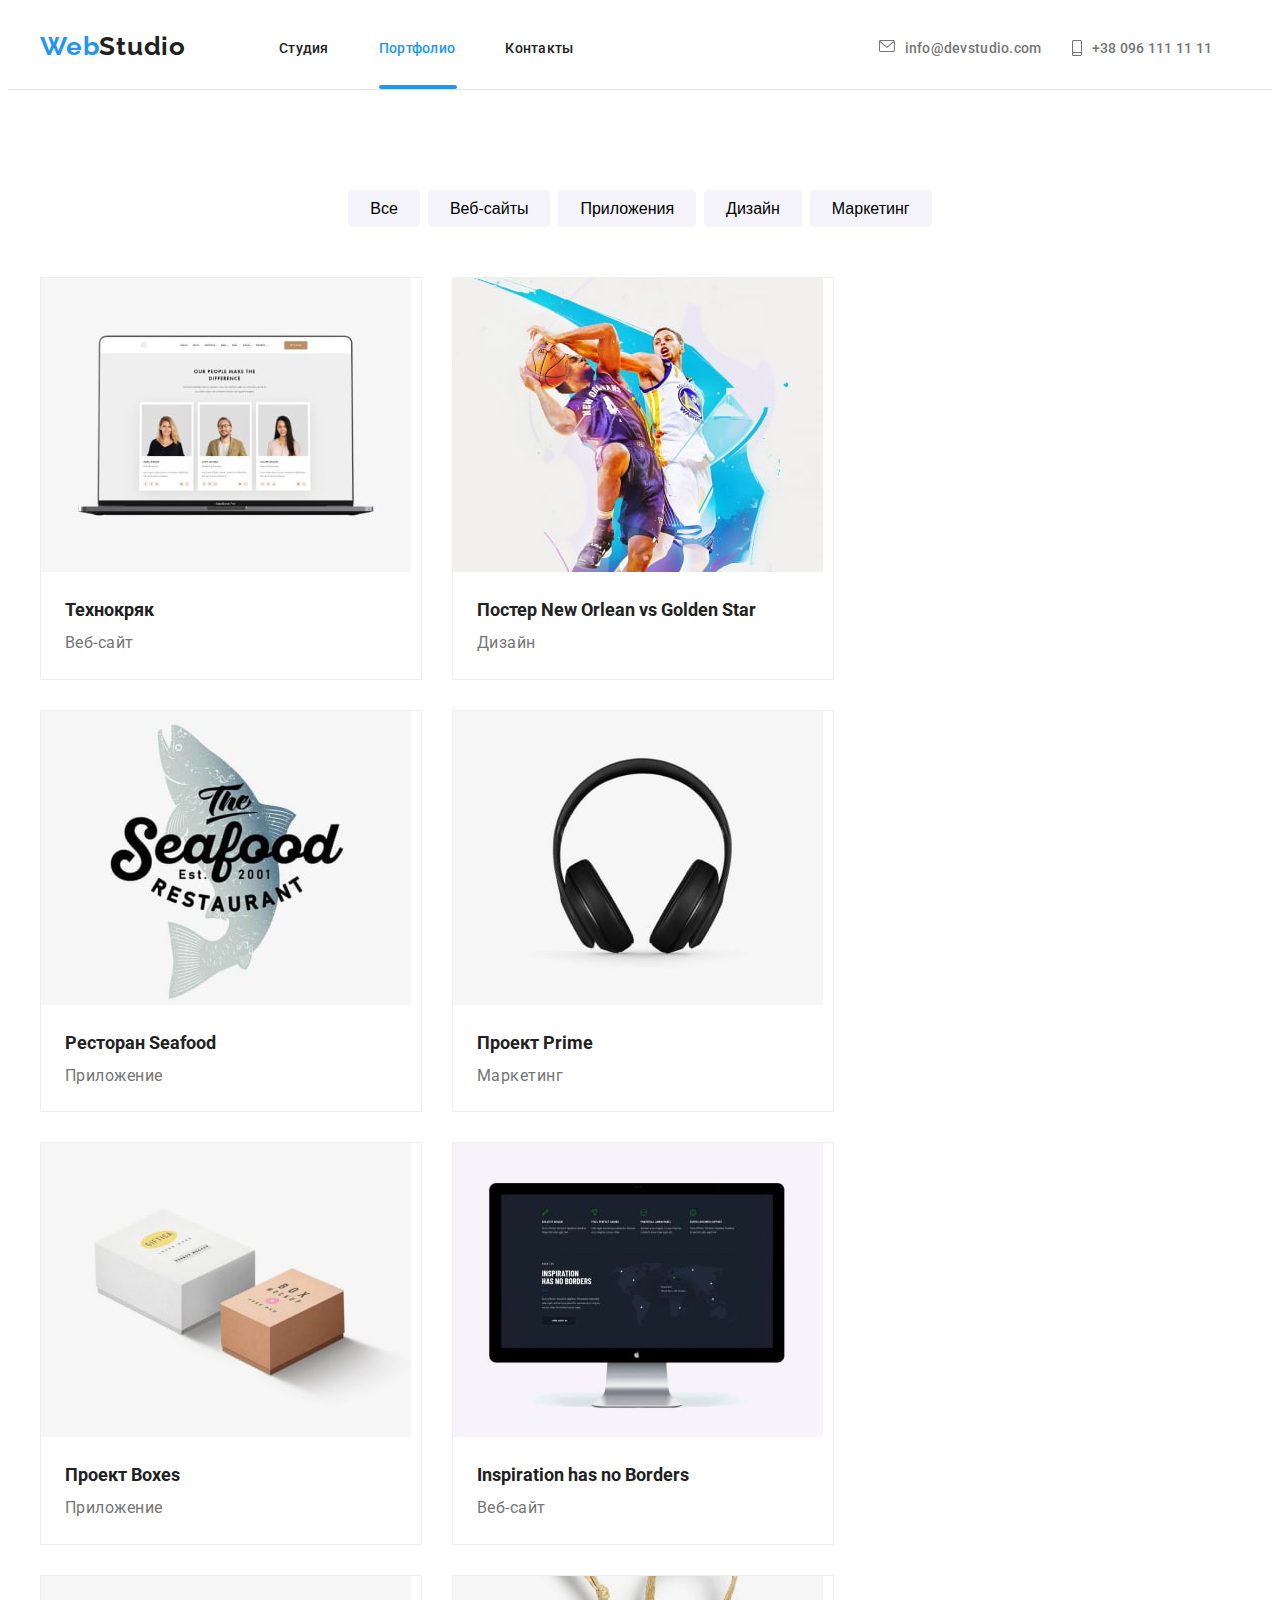
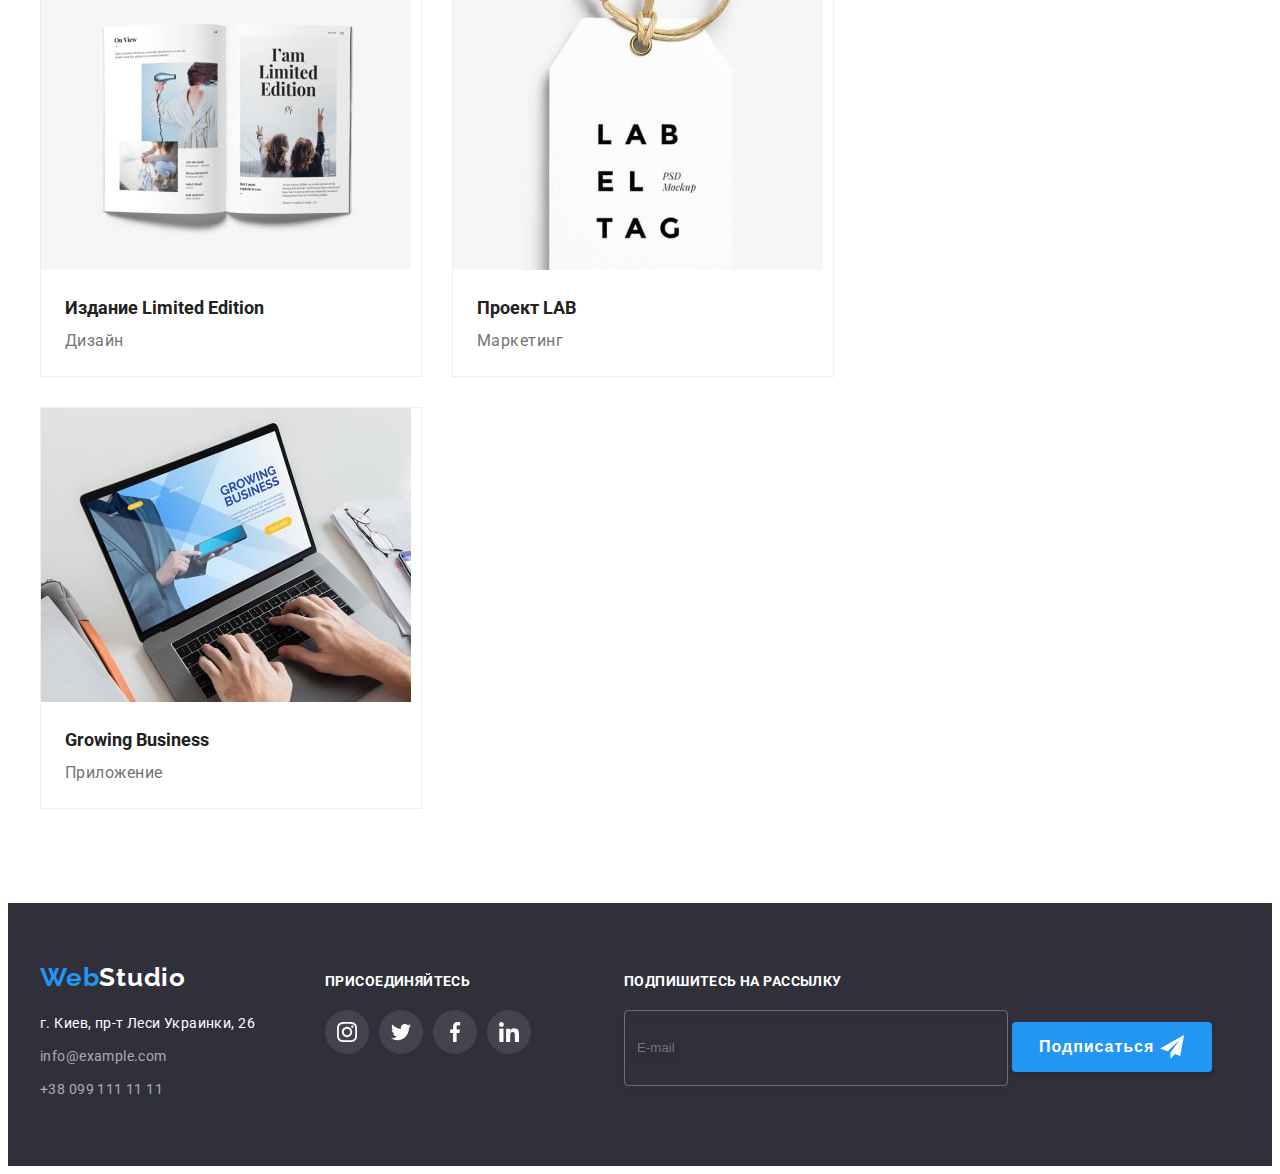
==== commit c5731ceb: "images" ====
--- a/portfolio.html
+++ b/portfolio.html
@@ -68,7 +68,30 @@
                     <li class="portfolio-list-item">
                         <a href="" class="portfolio-link">
                             <div class="portfolio-img-wrap">
-                                <img src="./images/portfolio/techno-crack-image.jpg" alt="Дизайн постера матча по баскетболу" width="370">
+                                <picture>
+                                    <source
+                                    srcset="
+                                    ./images/portfolio/img-1/img1-desktop-1x.jpg 1x,
+                                    ./images/portfolio/img-1/img1-desktop-2x.jpg 2x
+                                    "
+                                    media="(min-width: 1200px)"
+                                    >
+                                    <source
+                                    srcset="
+                                    ./images/portfolio/img-1/img1-tablet-1x.jpg 1x,
+                                    ./images/portfolio/img-1/img1-tablet-2x.jpg 2x
+                                    "
+                                    media="(min-width: 768px)"
+                                    >
+                                    <source
+                                    srcset="
+                                    ./images/portfolio/img-1/img1-mob-1x.jpg 1x,
+                                    ./images/portfolio/img-1/img1-mob-2x.jpg 2x
+                                    "
+                                    media="(min-width: 0px)"
+                                    >
+                                    <img src="./images/portfolio/img-1/img1-mob-1x.jpg" alt="Дизайн постера матча по баскетболу" >
+                                </picture>
                                 <p class="portfolio-image-text-up">Технокряк это современная площадка. Компании используют эту платформу для цифрового шпионажа и атак на защищённые сервера конкурентов.</p>
                             </div>
                             <div class="portfolio-card-text">
@@ -80,7 +103,30 @@
                     <li class="portfolio-list-item">
                         <a href="" class="portfolio-link">
                             <div class="portfolio-img-wrap">
-                                <img src="./images/portfolio/new-orlean-vs-golden-star.jpg" alt="Дизайн постера матча по баскетболу" width="370">
+                                <picture>
+                                    <source
+                                    srcset="
+                                    ./images/portfolio/img-2/img2-desktop-1x.jpg 1x,
+                                    ./images/portfolio/img-2/img2-desktop-2x.jpg 2x
+                                    "
+                                    media="(min-width: 1200px)"
+                                    >
+                                    <source
+                                    srcset="
+                                    ./images/portfolio/img-2/img2-tablet-1x.jpg 1x,
+                                    ./images/portfolio/img-2/img2-tablet-2x.jpg 2x
+                                    "
+                                    media="(min-width: 768px)"
+                                    >
+                                    <source
+                                    srcset="
+                                    ./images/portfolio/img-2/img2-mob-1x.jpg 1x,
+                                    ./images/portfolio/img-2/img2-mob-2x.jpg 2x
+                                    "
+                                    media="(min-width: 0px)"
+                                    >
+                                    <img src="./images/portfolio/img-2/img2-mob-1x.jpg" alt="Дизайн постера матча по баскетболу" >
+                                </picture>
                                 <p class="portfolio-image-text-up">Технокряк это современная площадка. Компании используют эту платформу для цифрового шпионажа и атак на защищённые сервера конкурентов.</p>
                             </div>
                             <div class="portfolio-card-text">
@@ -92,7 +138,30 @@
                     <li class="portfolio-list-item">
                         <a href="" class="portfolio-link">
                             <div class="portfolio-img-wrap">
-                                <img src="./images/portfolio/seafood-restaurant.jpg" alt="Дизайн постера матча по баскетболу" width="370">
+                                <picture>
+                                    <source
+                                    srcset="
+                                    ./images/portfolio/img-3/img3-desktop-1x.jpg 1x,
+                                    ./images/portfolio/img-3/img3-desktop-2x.jpg 2x
+                                    "
+                                    media="(min-width: 1200px)"
+                                    >
+                                    <source
+                                    srcset="
+                                    ./images/portfolio/img-3/img3-tablet-1x.jpg 1x,
+                                    ./images/portfolio/img-3/img3-tablet-2x.jpg 2x
+                                    "
+                                    media="(min-width: 768px)"
+                                    >
+                                    <source
+                                    srcset="
+                                    ./images/portfolio/img-3/img3-mob-1x.jpg 1x,
+                                    ./images/portfolio/img-3/img3-mob-2x.jpg 2x
+                                    "
+                                    media="(min-width: 0px)"
+                                    >
+                                    <img src="./images/portfolio/img-3/img3-mob-1x.jpg" alt="Дизайн постера матча по баскетболу" >
+                                </picture>
                                 <p class="portfolio-image-text-up">Технокряк это современная площадка. Компании используют эту платформу для цифрового шпионажа и атак на защищённые сервера конкурентов.</p>
                             </div>
                             <div class="portfolio-card-text">
@@ -104,7 +173,30 @@
                     <li class="portfolio-list-item">
                         <a href="" class="portfolio-link">
                             <div class="portfolio-img-wrap">
-                                <img src="./images/portfolio/prime-project.jpg" alt="Дизайн постера матча по баскетболу" width="370">
+                                <picture>
+                                    <source
+                                    srcset="
+                                    ./images/portfolio/img-4/img4-desktop-1x.jpg 1x,
+                                    ./images/portfolio/img-4/img4-desktop-2x.jpg 2x
+                                    "
+                                    media="(min-width: 1200px)"
+                                    >
+                                    <source
+                                    srcset="
+                                    ./images/portfolio/img-4/img4-tablet-1x.jpg 1x,
+                                    ./images/portfolio/img-4/img4-tablet-2x.jpg 2x
+                                    "
+                                    media="(min-width: 768px)"
+                                    >
+                                    <source
+                                    srcset="
+                                    ./images/portfolio/img-4/img4-mob-1x.jpg 1x,
+                                    ./images/portfolio/img-4/img4-mob-2x.jpg 2x
+                                    "
+                                    media="(min-width: 0px)"
+                                    >
+                                    <img src="./images/portfolio/img-4/img4-mob-1x.jpg" alt="Дизайн постера матча по баскетболу" >
+                                </picture>
                                 <p class="portfolio-image-text-up">Технокряк это современная площадка. Компании используют эту платформу для цифрового шпионажа и атак на защищённые сервера конкурентов.</p>
                             </div>
                             <div class="portfolio-card-text">
@@ -116,7 +208,30 @@
                     <li class="portfolio-list-item">
                         <a href="" class="portfolio-link">
                             <div class="portfolio-img-wrap">
-                                <img src="./images/portfolio/boxes-project.jpg" alt="Дизайн постера матча по баскетболу" width="370">
+                                <picture>
+                                    <source
+                                    srcset="
+                                    ./images/portfolio/img-5/img5-desktop-1x.jpg 1x,
+                                    ./images/portfolio/img-5/img5-desktop-2x.jpg 2x
+                                    "
+                                    media="(min-width: 1200px)"
+                                    >
+                                    <source
+                                    srcset="
+                                    ./images/portfolio/img-5/img5-tablet-1x.jpg 1x,
+                                    ./images/portfolio/img-5/img5-tablet-2x.jpg 2x
+                                    "
+                                    media="(min-width: 768px)"
+                                    >
+                                    <source
+                                    srcset="
+                                    ./images/portfolio/img-5/img5-mob-1x.jpg 1x,
+                                    ./images/portfolio/img-5/img5-mob-2x.jpg 2x
+                                    "
+                                    media="(min-width: 0px)"
+                                    >
+                                    <img src="./images/portfolio/img-5/img5-mob-1x.jpg" alt="Дизайн постера матча по баскетболу" >
+                                </picture>
                                 <p class="portfolio-image-text-up">Технокряк это современная площадка. Компании используют эту платформу для цифрового шпионажа и атак на защищённые сервера конкурентов.</p>
                             </div>
                             <div class="portfolio-card-text">
@@ -128,7 +243,30 @@
                     <li class="portfolio-list-item">
                         <a href="" class="portfolio-link">
                             <div class="portfolio-img-wrap">
-                                <img src="./images/portfolio/inspiration-has-no-borders.jpg" alt="Дизайн постера матча по баскетболу" width="370">
+                                <picture>
+                                    <source
+                                    srcset="
+                                    ./images/portfolio/img-6/img6-desktop-1x.jpg 1x,
+                                    ./images/portfolio/img-6/img6-desktop-2x.jpg 2x
+                                    "
+                                    media="(min-width: 1200px)"
+                                    >
+                                    <source
+                                    srcset="
+                                    ./images/portfolio/img-6/img6-tablet-1x.jpg 1x,
+                                    ./images/portfolio/img-6/img6-tablet-2x.jpg 2x
+                                    "
+                                    media="(min-width: 768px)"
+                                    >
+                                    <source
+                                    srcset="
+                                    ./images/portfolio/img-6/img6-mob-1x.jpg 1x,
+                                    ./images/portfolio/img-6/img6-mob-2x.jpg 2x
+                                    "
+                                    media="(min-width: 0px)"
+                                    >
+                                    <img src="./images/portfolio/img-6/img6-mob-1x.jpg" alt="Дизайн постера матча по баскетболу" >
+                                </picture>
                                 <p class="portfolio-image-text-up">Технокряк это современная площадка. Компании используют эту платформу для цифрового шпионажа и атак на защищённые сервера конкурентов.</p>
                             </div>
                             <div class="portfolio-card-text">
@@ -140,7 +278,30 @@
                     <li class="portfolio-list-item">
                         <a href="" class="portfolio-link">
                             <div class="portfolio-img-wrap">
-                                <img src="./images/portfolio/limited-edition.jpg" alt="Дизайн постера матча по баскетболу" width="370">
+                                <picture>
+                                    <source
+                                    srcset="
+                                    ./images/portfolio/img-7/img7-desktop-1x.jpg 1x,
+                                    ./images/portfolio/img-7/img7-desktop-2x.jpg 2x
+                                    "
+                                    media="(min-width: 1200px)"
+                                    >
+                                    <source
+                                    srcset="
+                                    ./images/portfolio/img-7/img7-tablet-1x.jpg 1x,
+                                    ./images/portfolio/img-7/img7-tablet-2x.jpg 2x
+                                    "
+                                    media="(min-width: 768px)"
+                                    >
+                                    <source
+                                    srcset="
+                                    ./images/portfolio/img-7/img7-mob-1x.jpg 1x,
+                                    ./images/portfolio/img-7/img7-mob-2x.jpg 2x
+                                    "
+                                    media="(min-width: 0px)"
+                                    >
+                                    <img src="./images/portfolio/img-7/img7-mob-1x.jpg" alt="Дизайн постера матча по баскетболу" >
+                                </picture>
                                 <p class="portfolio-image-text-up">Технокряк это современная площадка. Компании используют эту платформу для цифрового шпионажа и атак на защищённые сервера конкурентов.</p>
                             </div>
                             <div class="portfolio-card-text">
@@ -152,7 +313,30 @@
                     <li class="portfolio-list-item">
                         <a href="" class="portfolio-link">
                             <div class="portfolio-img-wrap">
-                                <img src="./images/portfolio/lab-project.jpg" alt="Дизайн постера матча по баскетболу" width="370">
+                                <picture>
+                                    <source
+                                    srcset="
+                                    ./images/portfolio/img-8/img8-desktop-1x.jpg 1x,
+                                    ./images/portfolio/img-8/img8-desktop-2x.jpg 2x
+                                    "
+                                    media="(min-width: 1200px)"
+                                    >
+                                    <source
+                                    srcset="
+                                    ./images/portfolio/img-8/img8-tablet-1x.jpg 1x,
+                                    ./images/portfolio/img-8/img8-tablet-1x.jpg 2x
+                                    "
+                                    media="(min-width: 768px)"
+                                    >
+                                    <source
+                                    srcset="
+                                    ./images/portfolio/img-8/img8-mob-1x.jpg 1x,
+                                    ./images/portfolio/img-8/img8-mob-2x.jpg 2x
+                                    "
+                                    media="(min-width: 0px)"
+                                    >
+                                    <img src="./images/portfolio/img-8/img8-mob-1x.jpg" alt="Дизайн постера матча по баскетболу" >
+                                </picture>
                                 <p class="portfolio-image-text-up">Технокряк это современная площадка. Компании используют эту платформу для цифрового шпионажа и атак на защищённые сервера конкурентов.</p>
                             </div>
                             <div class="portfolio-card-text">
@@ -164,7 +348,31 @@
                     <li class="portfolio-list-item">
                         <a href="" class="portfolio-link">
                             <div class="portfolio-img-wrap">
-                                <img src="./images/portfolio/growing-business.jpg" alt="Дизайн постера матча по баскетболу" width="370">
+                                <picture>
+                                    <source
+                                    srcset="
+                                    ./images/portfolio/img-9/img9-desktop-1x.jpg 1x,
+                                    ./images/portfolio/img-9/img9-desktop-2x.jpg 2x
+                                    "
+                                    media="(min-width: 1200px)"
+                                    >
+                                    <source
+                                    srcset="
+                                    ./images/portfolio/img-9/img9-tablet-1x.jpg 1x,
+                                    ./images/portfolio/img-9/img9-tablet-2x.jpg 2x
+                                    "
+                                    media="(min-width: 768px)"
+                                    >
+                                    <source
+                                    srcset="
+                                    ./images/portfolio/img-9/img9-mob-1x.jpg 1x,
+                                    ./images/portfolio/img-9/img9-mob-2x.jpg 2x
+                                    "
+                                    media="(min-width: 0px)"
+                                    >
+                                    <img src="./images/portfolio/img-9/img9-mob-1x.jpg" alt="Дизайн постера матча по баскетболу" >
+                                </picture>
+                                
                                 <p class="portfolio-image-text-up">Технокряк это современная площадка. Компании используют эту платформу для цифрового шпионажа и атак на защищённые сервера конкурентов.</p>
                             </div>
                             <div class="portfolio-card-text">
--- a/css/main.min.css
+++ b/css/main.min.css
@@ -1 +1 @@
-:root{--main-text: #757575;--title-text: #212121;--accent: #2196f3;--main-bg: #ffffff;--hero-bg: #2f303a;--header-borderline: #e5e5e5;--secondary-bg: #f5f4fa;--partfolio-border: #eeeeee;--soc-link: #afb1b8;--soc-link-h: #ffffff;--footerbcg-soc-link: #43444d;--clients-border: #afb1b8;--gap: 30px;--item: 1}p,h1,h2,h3{margin:0;padding:0}ul,ol{margin:0;padding:0;list-style:none}img{display:block;max-width:100%;height:auto;width:100%}body{font-family:Roboto,sans-serif,Raleway;background-color:var(--main-bg);color:var(--main-text)}.visually-hidden{position:absolute;white-space:nowrap;width:1px;height:1px;overflow:hidden;border:0;padding:0;clip:rect(0 0 0 0);-webkit-clip-path:inset(50%);clip-path:inset(50%);margin:-1px}.accent-color{color:var(--accent)}.link{text-decoration:none;transition:color 250ms linear}.link:hover,.link:focus{color:var(--accent)}.flex-box{display:flex}.centered{text-align:center}.container{margin:auto;padding-left:15px;padding-right:15px;width:100%}@media screen and (min-width: 480px){.container{width:480px;overflow:visible}}@media screen and (min-width: 768px){.container{width:768px}}@media screen and (min-width: 1200px){.container{width:1200px}}.sections{padding:60px 0px}@media screen and (min-width: 1200px){.sections{padding:94px 0px}}.section-title{margin:0;margin-bottom:30px;font-weight:bold;font-size:36px;line-height:1.2;text-align:center;letter-spacing:.03em;color:var(--title-text)}@media screen and (min-width: 1200px){.section-title{margin-bottom:50px}}.logo{font-family:Raleway;font-weight:bold;font-size:26px;line-height:1.1;letter-spacing:.03em;color:var(--accent)}@media screen and (min-width: 0px)and (max-width: 767px){.logo{padding:16px 0px}}@media screen and (min-width: 768px){.logo{margin-right:88px;padding:26px 0}}@media screen and (min-width: 1200px){.logo{margin-right:93px;padding-top:24px;padding-bottom:25px;text-align:center}}.logo--black{color:var(--title-text)}.logo--white{color:var(--main-bg)}.page-header{border-bottom:1px solid var(--header-borderline)}.navigation-block{display:none}@media screen and (min-width: 768px){.navigation-block{display:flex}}.navigation-menu{display:flex}.navigation-menu__list{display:flex;margin-right:60px;list-style:none;font-style:normal;font-weight:500;font-size:14px;line-height:1.2;letter-spacing:.02em;color:var(--title-text)}@media screen and (min-width: 1200px){.navigation-menu__list{margin-right:305px}}.navigation-menu__item+.navigation-menu__item{margin-left:50px}.navigation-menu__link{position:relative;display:block;padding-top:32px;padding-bottom:32px;color:var(--title-text)}.contacts-list{margin-bottom:0;margin-right:auto;margin-left:auto}@media screen and (min-width: 768px){.contacts-list{margin-top:21px}}@media screen and (min-width: 1200px){.contacts-list{display:flex;margin:0}}.contacts-list__item{list-style:none;font-style:normal;font-weight:500;font-size:14px;line-height:1.2;letter-spacing:.02em}@media screen and (min-width: 768px)and (max-width: 1199px){.contacts-list__item:not(:last-child){margin-bottom:10px}}@media screen and (min-width: 1200px){.contacts-list__item:not(:last-child){margin-right:30px;display:flex;justify-content:center;align-items:center}}.contacts-list__link{display:flex;margin-right:0px;padding-top:32px;padding-bottom:32px;color:var(--main-text)}@media screen and (min-width: 768px)and (max-width: 1199px){.contacts-list__link{padding-top:0px;padding-bottom:0px}}.contacts-list__icon-mail{width:16px;height:12px;fill:currentColor;order:-1;margin-right:10px}.contacts-list__icon-phone{width:10px;height:16px;fill:currentColor;order:-1;margin-right:10px}.bottom-line::after{display:block;content:"";height:4px;width:48px;background-color:var(--accent);border-radius:2px;position:absolute;bottom:0px;left:0px}.navigation-menu__bottom-line--long::after{display:block;content:"";height:4px;width:48px;background-color:var(--accent);border-radius:2px;position:absolute;bottom:0px;left:0px}.navigation-menu__bottom-line--longer::after{display:block;content:"";height:4px;width:78px;background-color:var(--accent);border-radius:2px;position:absolute;bottom:0px;left:0px}.hero{text-align:center}@media screen and (max-width: 767px){.hero{padding:118px 60px}}@media screen and (min-width: 768px){.hero{padding-top:118px;padding-bottom:118px}}@media screen and (min-width: 1200px){.hero{padding-top:200px;padding-bottom:200px}}.hero-container{margin:auto;padding-left:15px;padding-right:15px}@media screen and (min-width: 1200px){.hero-container{min-width:1600px}}.hero-bcg{margin-right:auto;margin-left:auto;background-image:linear-gradient(rgba(25, 28, 38, 0.5), rgba(25, 28, 38, 0.5)),url(../images/hero-bcg/hero.jpg);background-position:center;background-size:contain;background-repeat:no-repeat}@media screen and (min-width: 0px){.hero-bcg{background-size:cover}}@media screen and (min-width: 1200px){.hero-bcg{min-width:1200px;min-height:600px;background-size:cover}}.hero_title{margin-right:auto;margin-left:auto;margin-bottom:30px;font-weight:900;letter-spacing:.06em;text-transform:uppercase;color:var(--main-bg)}@media screen and (min-width: 0px)and (max-width: 1199px){.hero_title{font-size:26px;line-height:calc(42 / 26);max-width:360px}}@media screen and (min-width: 1200px){.hero_title{font-size:44px;line-height:1.4;max-width:700px}}.button{min-width:200px;min-height:50px;border:none;box-shadow:0px 4px 4px rgba(0,0,0,.15);border-radius:4px}.hero__button{min-width:200px;min-height:50px;border:none;box-shadow:0px 4px 4px rgba(0,0,0,.15);border-radius:4px;background-color:var(--accent);color:var(--main-bg)}.hero__button--with-text{font-family:Roboto;font-style:normal;font-weight:bold;font-size:16px;line-height:1.9;letter-spacing:.06em;color:var(--main-bg)}.footer-button-submit{position:relative;width:200px;height:50px;border:none;background:#2196f3;box-shadow:0px 4px 4px rgba(0,0,0,.15);border-radius:4px;cursor:pointer}@media screen and (min-width: 0px)and (max-width: 767px){.footer-button-submit{left:50%;transform:translate(-50%)}}.footer-button-text{margin-top:10px;margin-bottom:10px;margin-left:21px;margin-right:62px;font-style:normal;font-weight:bold;font-size:16px;line-height:calc(30 / 16);letter-spacing:.06em;color:#fff}.send-icon{position:absolute;top:50%;right:28px;transform:translateY(-50%);width:24px;height:24px;fill:#fff}.partfolio-buttons{padding-top:6px;padding-bottom:6px;padding-left:22px;padding-right:22px;font-weight:500;font-size:16px;line-height:1.6;text-align:center;cursor:pointer;background-color:var(--secondary-bg);border:transparent;border-radius:4px;transition:color 250ms linear,background-color 250ms linear}@media screen and (min-width: 0px)and (max-width: 767px){.partfolio-buttons{height:38px}}.partfolio-buttons:focus,.partfolio-buttons:hover{color:var(--main-bg);background-color:var(--accent);box-shadow:0px 3px 1px rgba(0,0,0,.1),0px 1px 2px rgba(0,0,0,.08),0px 2px 2px rgba(0,0,0,.12)}.form-submit-button{width:200px;height:50px;cursor:pointer;background:#2196f3;border:none;box-shadow:0px 4px 4px rgba(0,0,0,.15);border-radius:4px;margin-left:auto;margin-right:auto;display:flex;align-items:center;justify-content:center;outline:none}.form-button-text{font-style:normal;font-weight:bold;font-size:16px;line-height:calc(30 / 16);letter-spacing:.06em;color:#fff}.section-advantages{padding:60px 0px}@media screen and (min-width: 1200px){.section-advantages{padding-top:94px;padding-bottom:47px}}@media screen and (min-width: 768px){.advantage-list{display:flex;flex-wrap:wrap}}@media screen and (min-width: 0px)and (max-width: 767px){.advantage-list__item:not(:last-child){margin-bottom:30px}}@media screen and (min-width: 768px)and (max-width: 1199px){.advantage-list__item{flex-basis:calc(100% / 2 - 30px)}.advantage-list__item:not(:nth-last-child(-n+2)){margin-bottom:30px}.advantage-list__item:not(:nth-child(odd)){margin-left:30px}}@media screen and (min-width: 1200px){.advantage-list__item{flex-basis:calc(100% / 4 - 30px)}.advantage-list__item:not(:last-child){margin-right:30px}}.advantage-list__title{font-style:normal;font-weight:bold;font-size:14px;line-height:1.2;letter-spacing:.03em;text-transform:uppercase;color:var(--title-text);margin-bottom:10px}@media screen and (min-width: 0px)and (max-width: 767px){.advantage-list__title{text-align:center}}.advantage-list__text{font-style:normal;font-weight:normal;font-size:14px;line-height:1.7;letter-spacing:.03em;color:var(--main-text)}.advantage-list__item::before{display:block;content:"";height:120px;width:100%;margin-bottom:20px;background:#f5f4fa;border-radius:4px;background-repeat:no-repeat;background-position:center;background-size:auto}@media screen and (min-width: 480px){.advantage-list__item::before{margin-bottom:30px;width:450px}}@media screen and (min-width: 768px){.advantage-list__item::before{width:354px}}@media screen and (min-width: 1200px){.advantage-list__item::before{width:270px}}.advantage-list__antenna::before{background-image:url(../images/advantage-svg/antenna.svg)}.advantage-list__clock::before{background-image:url(../images/advantage-svg/clock.svg)}.advantage-list__diagram::before{background-image:url(../images/advantage-svg/diagram.svg)}.advantage-list__astronaut::before{background-image:url(../images/advantage-svg/astronaut.svg)}.section-about-us{padding-top:47px;padding-bottom:94px}@media screen and (max-width: 1199px){.section-about-us{display:none}}@media screen and (min-width: 1200px){.section-about-us{display:block}}.card-set{display:flex}.card-set__item+.card-set__item{margin-left:30px}.card-set__img{position:relative}.card-set__text-wrap{position:absolute;bottom:0px;right:0px;width:370px;height:70px;background:rgba(47,48,58,.8)}.card-set__text{position:absolute;bottom:50%;right:50%;transform:translate(50%, 50%);width:205px;height:16px;font-weight:bold;font-size:14px;line-height:16px;text-align:center;letter-spacing:.03em;text-transform:uppercase;color:#fff}.our-team-list{text-align:center}@media screen and (min-width: 768px)and (max-width: 1199px){.our-team-list{display:flex;flex-wrap:wrap;justify-content:center}}@media screen and (min-width: 1200px){.our-team-list{display:flex}}.our-team-cards{border-radius:0px 0px 4px 4px;box-shadow:0px 1px 3px rgba(0,0,0,.12),0px 1px 1px rgba(0,0,0,.14),0px 2px 1px rgba(0,0,0,.2);background-color:var(--main-bg)}@media screen and (min-width: 0px)and (max-width: 767px){.our-team-cards:not(:last-child){margin-bottom:30px}}@media screen and (min-width: 768px)and (max-width: 1199px){.our-team-cards{width:calc(100% / 2 - 30px)}.our-team-cards:not(:nth-child(even)){margin-right:30px}.our-team-cards:not(:nth-last-child(-n+2)){margin-bottom:30px}}@media screen and (min-width: 1200px){.our-team-cards:not(:last-child){margin-right:30px}}.team-title{margin-bottom:10px;font-style:normal;font-weight:500;font-size:16px;line-height:1.2;letter-spacing:.03em;color:var(--title-text)}.our-team-cards-text{padding-top:30px;padding-bottom:24px}@media screen and (min-width: 1200px){.our-team-cards-text{padding-top:30px;padding-bottom:30px}}.team-profession{margin-bottom:16px;font-style:normal;font-weight:normal;font-size:16px;line-height:1.2;letter-spacing:.03em;color:var(--main-text)}.section-bcg{background-color:var(--secondary-bg)}.social-links{display:flex;justify-content:center;align-items:center}.social-links-items{width:44px;height:44px}.social-links-items+.social-links-items{margin-left:10px}.social-link{width:100%;height:100%;border-radius:50%;display:flex;align-items:center;justify-content:center;color:var(--soc-link);transition:background-color 250ms linear,color 250ms linear}.link-icon{width:20px;height:20px;fill:currentColor}.social-link:hover,.social-link:focus{background-color:var(--accent);color:var(--soc-link-h)}@media screen and (min-width: 1200px){.footer-social-list{display:flex;align-content:center}}.footer-social-container{align-content:center}@media screen and (min-width: 0px)and (max-width: 767px){.footer-social-container{margin-bottom:60px}}@media screen and (min-width: 768px){.footer-social-container{margin-left:165px}}@media screen and (min-width: 1200px){.footer-social-container{margin-left:70px}}.footer-social-list{display:flex;justify-content:center;align-items:center}.social-links-items-footer{width:44px;height:44px}.social-links-items-footer+.social-links-items-footer{margin-left:10px}.social-link-footer{width:100%;height:100%;border-radius:50%;display:flex;justify-content:center;align-items:center;color:var(--main-bg);background-color:var(--footerbcg-soc-link);transition:background-color 250ms linear}.link-icon-footer{width:20px;height:20px;fill:currentColor}.social-link-footer:hover,.social-link-footer:focus{background-color:var(--accent)}.clients-list{display:flex;flex-wrap:wrap;justify-content:center}@media screen and (min-width: 768px){.clients-list{align-items:center}}.clients-list-item{height:92px}@media screen and (max-width: 767px){.clients-list-item{display:inline-block;width:calc(100% / 2 - 30px)}.clients-list-item:not(:nth-child(odd)){margin-left:30px}.clients-list-item:not(:nth-last-child(-n+2)){margin-bottom:30px}}@media screen and (min-width: 768px)and (max-width: 1199px){.clients-list-item{flex-basis:calc(100% / 3 - 30px)}.clients-list-item:not(:nth-child(3n+1)){margin-left:30px}.clients-list-item:not(:nth-last-child(-n+3)){margin-bottom:30px}}@media screen and (min-width: 1200px){.clients-list-item{width:170px}.clients-list-item:not(:last-child){margin-right:30px}}.clients-link{width:100%;height:100%;border:1px solid var(--clients-border);border-radius:4px;display:flex;justify-content:center;align-items:center;color:var(--clients-border);transition:color 250ms linear,background-color 250ms linear}.clients-svg{width:106px;height:60px;fill:currentColor}.clients-link:focus,.clients-link:hover{border-color:var(--accent);color:var(--accent);cursor:pointer}.footer{background-color:var(--hero-bg)}.footer-section-padding{padding-top:60px;padding-bottom:60px}@media screen and (min-width: 768px)and (max-width: 1199px){.dabl{display:flex;align-items:baseline;align-content:center;text-align:center;margin-bottom:60px}}@media screen and (min-width: 1200px){.dabl{display:flex;align-items:baseline;align-content:center}}@media screen and (min-width: 1200px){.footer-conteiner{display:flex;align-items:baseline;align-content:center}}.footer-logo-padding{display:block}@media screen and (min-width: 768px){.footer-logo-padding{text-align:center;margin-right:0px}}@media screen and (min-width: 1200px){.footer-logo-padding{text-align:start;padding:0;margin-bottom:20px}}@media screen and (min-width: 0px)and (max-width: 767px){.address-container{text-align:center;margin-bottom:60px}}@media screen and (min-width: 768px){.address-container{margin-left:70px}}@media screen and (min-width: 1200px){.address-container{margin:0px}}.join{margin-bottom:20px;font-style:normal;font-weight:bold;font-size:14px;line-height:1.1;letter-spacing:.03em;text-transform:uppercase;color:var(--main-bg)}@media screen and (min-width: 0px)and (max-width: 767px){.join{text-align:center;margin-bottom:20px}}.address-text{margin-bottom:9px;font-style:normal;font-weight:normal;font-size:14px;line-height:1.7;letter-spacing:.03em;color:var(--main-bg)}@media screen and (min-width: 0px)and (max-width: 767px){.address-text{text-align:center}}.address-link{display:inline-block;text-align:center;font-style:normal;font-weight:normal;font-size:14px;line-height:1.7;letter-spacing:.03em;color:rgba(255,255,255,.6)}.address-link:not(:last-child){margin-bottom:9px}.footer-form{align-content:center}@media screen and (min-width: 768px){.footer-form{text-align:center}}@media screen and (min-width: 1200px){.footer-form{margin-left:93px;text-align:start}}.footer-form-input{display:block;height:50px;background-color:transparent;border:1px solid rgba(255,255,255,.3);filter:drop-shadow(0px 4px 4px rgba(0, 0, 0, 0.15));color:#fff;border-radius:4px;outline:none;padding:12px;transition:border-color 250ms linear}@media screen and (min-width: 0px)and (max-width: 767px){.footer-form-input{width:100%;margin-bottom:20px}}@media screen and (min-width: 768px){.footer-form-input{width:450px;margin-bottom:20px;margin-left:auto;margin-right:auto}}@media screen and (min-width: 1200px){.footer-form-input{width:358px;display:inline-block}}.footer-form-input:focus{border-color:var(--accent)}.form-padding{padding:40px}.modal-field{margin-bottom:10px}.modal-textarea{margin-bottom:20px}.Modal-chekbox{margin-bottom:30px}.form-title{display:block;margin-bottom:12px;font-style:normal;font-weight:bold;font-size:20px;line-height:calc(23 / 20);text-align:center;letter-spacing:.03em;color:#212121}.form-label{display:block;font-style:normal;font-weight:normal;font-size:12px;line-height:calc(14 / 12);letter-spacing:.01em}.label-text{display:block;width:80px;height:14px;font-style:normal;font-weight:normal;font-size:12px;line-height:calc(14 / 12);letter-spacing:.01em;margin-bottom:4px}.input-wrap{position:relative}.form-input{width:100%;height:40px;background-color:transparent;border:1px solid rgba(33,33,33,.2);border-radius:5px;padding-left:42px;padding-right:15px;outline:none;transition:border-color 250ms linear}.form-input:focus{border-color:var(--accent)}.form-input:focus+.form-icons{fill:var(--accent)}.form-textarea{width:100%;height:120px;padding:12px 16px;resize:none;background-color:transparent;border:1px solid rgba(33,33,33,.2);box-sizing:border-box;border-radius:4px;outline:none;transition:border-color 250ms linear}.form-textarea:focus{border-color:var(--accent)}.form-icons{position:absolute;width:18px;height:18px;left:15px;top:50%;transform:translateY(-50%);transition:fill 250ms linear}.check-text{font-style:normal;font-weight:normal;letter-spacing:.03em;display:flex;align-items:center;justify-content:center}@media screen and (max-width: 339px){.check-text{font-size:6px;line-height:10px}}@media screen and (min-width: 340px)and (max-width: 479px){.check-text{font-size:7px;line-height:10px}}@media screen and (min-width: 768px){.check-text{font-size:12px;line-height:14px}}@media screen and (min-width: 1200px){.check-text{font-size:14px;line-height:calc(24 / 14)}}.icon-check{width:11px;height:9px;fill:#fff}.check-text__svg{width:15px;height:15px;border:1px solid #000;border-radius:2px;margin-right:5px;display:flex;align-items:center;justify-content:center;transition:background-color 250ms linear,border 250ms linear}.check-link{padding-left:5px;color:var(--accent)}.form-check:checked+.check-text span{background-color:var(--accent);border:none}@media screen and (min-width: 768px){.portfolio-item-list{display:flex}}.portfolio-card-text{padding-top:20px;padding-bottom:20px;padding-left:24px;padding-right:24px}.portfolio-image-name{font-weight:bold;font-size:18px;line-height:2;color:var(--title-text)}.portfolio-image-text{font-style:normal;font-weight:normal;font-size:16px;line-height:1.9;letter-spacing:.03em;color:var(--main-text)}@media screen and (min-width: 0px)and (max-width: 767px){.buttons-list{display:inline-block;margin-bottom:40px}}@media screen and (min-width: 768px){.buttons-list{display:flex;justify-content:center;margin-bottom:30px}}@media screen and (min-width: 1200px){.buttons-list{margin-bottom:50px;margin-top:6px}}.list-item-buttons{display:inline-block}@media screen and (max-width: 767px){.list-item-buttons:not(:last-child){margin-right:8px;margin-bottom:15px}}@media screen and (min-width: 768px){.list-item-buttons{margin-bottom:0px;margin-right:8px}}.portfolio-item-list{flex-wrap:wrap}@media screen and (min-width: 1200px){.portfolio-item-list{margin-bottom:-30px;margin-right:-30px}}.portfolio-list-item{text-decoration:none;background:var(--main-bg);border:1px solid var(--partfolio-border)}@media screen and (max-width: 767px){.portfolio-list-item{margin-bottom:30px}}@media screen and (min-width: 768px){.portfolio-list-item{width:354px}.portfolio-list-item:not(:nth-child(even)){margin-right:30px}.portfolio-list-item:not(:last-child){margin-bottom:30px}}@media screen and (min-width: 1200px){.portfolio-list-item{flex-basis:calc(100% / 3 - 30px);margin-right:30px;margin-bottom:30px}}.portfolio-list-item:hover .portfolio-image-text-up{box-shadow:0px 4px 4px rgba(0,0,0,.25);transform:translateY(0%)}.portfolio-link{text-decoration:none}.portfolio-img-wrap{position:relative;overflow:hidden}.portfolio-image-text-up{position:absolute;top:0;left:0;font-size:18px;line-height:1.7;letter-spacing:.03em;color:#fff;background-color:var(--accent);height:100%;padding:63px 24px;transform:translateY(100%);transition:transform 250ms linear}.backdrop{position:fixed;top:0px;left:0px;width:100%;height:100%;background:rgba(0,0,0,.2)}.is-hidden{visibility:hidden;opacity:0;pointer-events:none}.modal{position:absolute;top:50%;left:50%;transform:translate(-50%, -50%);width:90%;height:90%;box-shadow:0px 1px 3px rgba(0,0,0,.12),0px 1px 1px rgba(0,0,0,.14),0px 2px 1px rgba(0,0,0,.2);border-radius:4px;background-color:#fff}@media screen and (min-width: 480px){.modal{width:450px;height:609px}}@media screen and (min-width: 1200px){.modal{width:528px;height:581px}}.modal-close{position:absolute;background-color:transparent;top:8px;right:8px;width:30px;height:30px;border:1px solid rgba(0,0,0,.1);border-radius:50%;cursor:pointer;transition:fill 250ms linear,cursor 250ms linear}.modal-close:hover{fill:var(--accent);cursor:pointer}.icon-close{position:absolute;top:5px;right:5px;width:18px;height:18px}/*# sourceMappingURL=main.min.css.map */+:root{--main-text: #757575;--title-text: #212121;--accent: #2196f3;--main-bg: #ffffff;--hero-bg: #2f303a;--header-borderline: #e5e5e5;--secondary-bg: #f5f4fa;--partfolio-border: #eeeeee;--soc-link: #afb1b8;--soc-link-h: #ffffff;--footerbcg-soc-link: #43444d;--clients-border: #afb1b8;--gap: 30px;--item: 1}p,h1,h2,h3{margin:0;padding:0}ul,ol{margin:0;padding:0;list-style:none}img{display:block;max-width:100%;height:auto}body{font-family:Roboto,sans-serif,Raleway;background-color:var(--main-bg);color:var(--main-text)}.visually-hidden{position:absolute;white-space:nowrap;width:1px;height:1px;overflow:hidden;border:0;padding:0;clip:rect(0 0 0 0);-webkit-clip-path:inset(50%);clip-path:inset(50%);margin:-1px}.accent-color{color:var(--accent)}.link{text-decoration:none;transition:color 250ms linear}.link:hover,.link:focus{color:var(--accent)}.flex-box{display:flex}.centered{text-align:center}.container{margin:auto;padding-left:15px;padding-right:15px;width:100%}@media screen and (min-width: 480px){.container{width:480px;overflow:visible}}@media screen and (min-width: 768px){.container{width:768px}}@media screen and (min-width: 1200px){.container{width:1200px}}.sections{padding:60px 0px}@media screen and (min-width: 1200px){.sections{padding:94px 0px}}.section-title{margin:0;margin-bottom:30px;font-weight:bold;font-size:36px;line-height:1.2;text-align:center;letter-spacing:.03em;color:var(--title-text)}@media screen and (min-width: 1200px){.section-title{margin-bottom:50px}}.logo{font-family:Raleway;font-weight:bold;font-size:26px;line-height:1.1;letter-spacing:.03em;color:var(--accent)}@media screen and (min-width: 0px)and (max-width: 767px){.logo{padding:16px 0px}}@media screen and (min-width: 768px){.logo{margin-right:88px;padding:26px 0}}@media screen and (min-width: 1200px){.logo{margin-right:93px;padding-top:24px;padding-bottom:25px;text-align:center}}.logo--black{color:var(--title-text)}.logo--white{color:var(--main-bg)}.page-header{border-bottom:1px solid var(--header-borderline)}.navigation-block{display:none}@media screen and (min-width: 768px){.navigation-block{display:flex}}.navigation-menu{display:flex}.navigation-menu__list{display:flex;margin-right:60px;list-style:none;font-style:normal;font-weight:500;font-size:14px;line-height:1.2;letter-spacing:.02em;color:var(--title-text)}@media screen and (min-width: 1200px){.navigation-menu__list{margin-right:305px}}.navigation-menu__item+.navigation-menu__item{margin-left:50px}.navigation-menu__link{position:relative;display:block;padding-top:32px;padding-bottom:32px;color:var(--title-text)}.contacts-list{margin-bottom:0;margin-right:auto;margin-left:auto}@media screen and (min-width: 768px){.contacts-list{margin-top:21px}}@media screen and (min-width: 1200px){.contacts-list{display:flex;margin:0}}.contacts-list__item{list-style:none;font-style:normal;font-weight:500;font-size:14px;line-height:1.2;letter-spacing:.02em}@media screen and (min-width: 768px)and (max-width: 1199px){.contacts-list__item:not(:last-child){margin-bottom:10px}}@media screen and (min-width: 1200px){.contacts-list__item:not(:last-child){margin-right:30px;display:flex;justify-content:center;align-items:center}}.contacts-list__link{display:flex;margin-right:0px;padding-top:32px;padding-bottom:32px;color:var(--main-text)}@media screen and (min-width: 768px)and (max-width: 1199px){.contacts-list__link{padding-top:0px;padding-bottom:0px}}.contacts-list__icon-mail{width:16px;height:12px;fill:currentColor;order:-1;margin-right:10px}.contacts-list__icon-phone{width:10px;height:16px;fill:currentColor;order:-1;margin-right:10px}.bottom-line::after{display:block;content:"";height:4px;width:48px;background-color:var(--accent);border-radius:2px;position:absolute;bottom:0px;left:0px}.navigation-menu__bottom-line--long::after{display:block;content:"";height:4px;width:48px;background-color:var(--accent);border-radius:2px;position:absolute;bottom:0px;left:0px}.navigation-menu__bottom-line--longer::after{display:block;content:"";height:4px;width:78px;background-color:var(--accent);border-radius:2px;position:absolute;bottom:0px;left:0px}.hero{text-align:center}@media screen and (max-width: 767px){.hero{padding:118px 60px}}@media screen and (min-width: 768px){.hero{padding-top:118px;padding-bottom:118px}}@media screen and (min-width: 1200px){.hero{padding-top:200px;padding-bottom:200px}}.hero-container{margin:auto;padding-left:15px;padding-right:15px}@media screen and (min-width: 1200px){.hero-container{min-width:1600px}}.hero-bcg{margin-right:auto;margin-left:auto;background-position:center;background-size:cover;background-repeat:no-repeat}@media screen and (max-width: 479px){.hero-bcg{background-image:linear-gradient(rgba(25, 28, 38, 0.5), rgba(25, 28, 38, 0.5)),url(../images/hero-bcg/mob/x1/hero__bcg--1x.jpg)}}@media(min-device-pixel-ratio: 2),(-webkit-min-device-pixel-ratio: 2),(min-resolution: 192dpi),(min-resolution: 2dppx){.hero-bcg{background-image:linear-gradient(rgba(25, 28, 38, 0.5), rgba(25, 28, 38, 0.5)),url(../images/hero-bcg/mob/x2/hero__bcg--2x.jpg)}}@media screen and (min-width: 768px){.hero-bcg{background-image:linear-gradient(rgba(25, 28, 38, 0.5), rgba(25, 28, 38, 0.5)),url(../images/hero-bcg/tab/x1/hero__bcg--1x.jpg)}}@media screen and (min-width: 768px)and (min-device-pixel-ratio: 2),screen and (min-width: 768px)and (-webkit-min-device-pixel-ratio: 2),screen and (min-width: 768px)and (min-resolution: 192dpi),screen and (min-width: 768px)and (min-resolution: 2dppx){.hero-bcg{background-image:linear-gradient(rgba(25, 28, 38, 0.5), rgba(25, 28, 38, 0.5)),url(../images/hero-bcg/tab/x2/hero__bcg--2x.jpg)}}@media screen and (min-width: 1200px){.hero-bcg{background-image:linear-gradient(rgba(25, 28, 38, 0.5), rgba(25, 28, 38, 0.5)),url(../images/hero-bcg/desk/x1/hero__bcg--1x.jpg)}}@media screen and (min-width: 1200px)and (min-device-pixel-ratio: 2),screen and (min-width: 1200px)and (-webkit-min-device-pixel-ratio: 2),screen and (min-width: 1200px)and (min-resolution: 192dpi),screen and (min-width: 1200px)and (min-resolution: 2dppx){.hero-bcg{background-image:linear-gradient(rgba(25, 28, 38, 0.5), rgba(25, 28, 38, 0.5)),url(../images/hero-bcg/desk/x2/hero__bcg--2x.jpg)}}.hero_title{margin-right:auto;margin-left:auto;margin-bottom:30px;font-weight:900;letter-spacing:.06em;text-transform:uppercase;color:var(--main-bg)}@media screen and (min-width: 0px)and (max-width: 1199px){.hero_title{font-size:26px;line-height:calc(42 / 26);max-width:360px}}@media screen and (min-width: 1200px){.hero_title{font-size:44px;line-height:1.4;max-width:700px}}.button{min-width:200px;min-height:50px;border:none;box-shadow:0px 4px 4px rgba(0,0,0,.15);border-radius:4px}.hero__button{min-width:200px;min-height:50px;border:none;box-shadow:0px 4px 4px rgba(0,0,0,.15);border-radius:4px;background-color:var(--accent);color:var(--main-bg)}.hero__button--with-text{font-family:Roboto;font-style:normal;font-weight:bold;font-size:16px;line-height:1.9;letter-spacing:.06em;color:var(--main-bg)}.footer-button-submit{position:relative;width:200px;height:50px;border:none;background:#2196f3;box-shadow:0px 4px 4px rgba(0,0,0,.15);border-radius:4px;cursor:pointer}@media screen and (min-width: 0px)and (max-width: 767px){.footer-button-submit{left:50%;transform:translate(-50%)}}.footer-button-text{margin-top:10px;margin-bottom:10px;margin-left:21px;margin-right:62px;font-style:normal;font-weight:bold;font-size:16px;line-height:calc(30 / 16);letter-spacing:.06em;color:#fff}.send-icon{position:absolute;top:50%;right:28px;transform:translateY(-50%);width:24px;height:24px;fill:#fff}.partfolio-buttons{padding-top:6px;padding-bottom:6px;padding-left:22px;padding-right:22px;font-weight:500;font-size:16px;line-height:1.6;text-align:center;cursor:pointer;background-color:var(--secondary-bg);border:transparent;border-radius:4px;transition:color 250ms linear,background-color 250ms linear}@media screen and (min-width: 0px)and (max-width: 767px){.partfolio-buttons{height:38px}}.partfolio-buttons:focus,.partfolio-buttons:hover{color:var(--main-bg);background-color:var(--accent);box-shadow:0px 3px 1px rgba(0,0,0,.1),0px 1px 2px rgba(0,0,0,.08),0px 2px 2px rgba(0,0,0,.12)}.form-submit-button{width:200px;height:50px;cursor:pointer;background:#2196f3;border:none;box-shadow:0px 4px 4px rgba(0,0,0,.15);border-radius:4px;margin-left:auto;margin-right:auto;display:flex;align-items:center;justify-content:center;outline:none}.form-button-text{font-style:normal;font-weight:bold;font-size:16px;line-height:calc(30 / 16);letter-spacing:.06em;color:#fff}.section-advantages{padding:60px 0px}@media screen and (min-width: 1200px){.section-advantages{padding-top:94px;padding-bottom:47px}}@media screen and (min-width: 768px){.advantage-list{display:flex;flex-wrap:wrap}}@media screen and (max-width: 767px){.advantage-list__item:not(:last-child){margin-bottom:30px}}@media screen and (min-width: 768px)and (max-width: 1199px){.advantage-list__item{flex-basis:calc(100% / 2 - 30px)}.advantage-list__item:not(:nth-last-child(-n+2)){margin-bottom:30px}.advantage-list__item:not(:nth-child(odd)){margin-left:30px}}@media screen and (min-width: 1200px){.advantage-list__item{flex-basis:calc(100% / 4 - 30px)}.advantage-list__item:not(:last-child){margin-right:30px}}.advantage-list__title{font-style:normal;font-weight:bold;font-size:14px;line-height:1.2;letter-spacing:.03em;text-transform:uppercase;color:var(--title-text);margin-bottom:10px}@media screen and (min-width: 0px)and (max-width: 767px){.advantage-list__title{text-align:center}}.advantage-list__text{font-style:normal;font-weight:normal;font-size:14px;line-height:1.7;letter-spacing:.03em;color:var(--main-text)}.advantage-list__item::before{display:block;content:"";height:120px;width:100%;margin-bottom:20px;background:#f5f4fa;border-radius:4px;background-repeat:no-repeat;background-position:center;background-size:auto}@media screen and (min-width: 480px){.advantage-list__item::before{margin-bottom:30px;width:450px}}@media screen and (min-width: 768px){.advantage-list__item::before{width:354px}}@media screen and (min-width: 1200px){.advantage-list__item::before{width:270px}}.advantage-list__antenna::before{background-image:url(../images/advantage-svg/antenna.svg)}.advantage-list__clock::before{background-image:url(../images/advantage-svg/clock.svg)}.advantage-list__diagram::before{background-image:url(../images/advantage-svg/diagram.svg)}.advantage-list__astronaut::before{background-image:url(../images/advantage-svg/astronaut.svg)}.section-about-us{padding-top:47px;padding-bottom:94px}@media screen and (max-width: 1199px){.section-about-us{display:none}}@media screen and (min-width: 1200px){.section-about-us{display:block}}.card-set{display:flex}.card-set__item+.card-set__item{margin-left:30px}.card-set__img{position:relative}.card-set__text-wrap{position:absolute;bottom:0px;right:0px;width:370px;height:70px;background:rgba(47,48,58,.8)}.card-set__text{position:absolute;bottom:50%;right:50%;transform:translate(50%, 50%);width:205px;height:16px;font-weight:bold;font-size:14px;line-height:16px;text-align:center;letter-spacing:.03em;text-transform:uppercase;color:#fff}.our-team-list{text-align:center}@media screen and (min-width: 768px)and (max-width: 1199px){.our-team-list{display:flex;flex-wrap:wrap;justify-content:center}}@media screen and (min-width: 1200px){.our-team-list{display:flex}}.our-team-cards{border-radius:0px 0px 4px 4px;box-shadow:0px 1px 3px rgba(0,0,0,.12),0px 1px 1px rgba(0,0,0,.14),0px 2px 1px rgba(0,0,0,.2);background-color:var(--main-bg)}@media screen and (min-width: 0px)and (max-width: 767px){.our-team-cards:not(:last-child){margin-bottom:30px}}@media screen and (min-width: 768px)and (max-width: 1199px){.our-team-cards{width:calc(100% / 2 - 30px)}.our-team-cards:not(:nth-child(even)){margin-right:30px}.our-team-cards:not(:nth-last-child(-n+2)){margin-bottom:30px}}@media screen and (min-width: 1200px){.our-team-cards:not(:last-child){margin-right:30px}}.team-title{margin-bottom:10px;font-style:normal;font-weight:500;font-size:16px;line-height:1.2;letter-spacing:.03em;color:var(--title-text)}.our-team-cards-text{padding-top:30px;padding-bottom:24px}@media screen and (min-width: 1200px){.our-team-cards-text{padding-top:30px;padding-bottom:30px}}.team-profession{margin-bottom:16px;font-style:normal;font-weight:normal;font-size:16px;line-height:1.2;letter-spacing:.03em;color:var(--main-text)}.section-bcg{background-color:var(--secondary-bg)}.social-links{display:flex;justify-content:center;align-items:center}.social-links-items{width:44px;height:44px}.social-links-items+.social-links-items{margin-left:10px}.social-link{width:100%;height:100%;border-radius:50%;display:flex;align-items:center;justify-content:center;color:var(--soc-link);transition:background-color 250ms linear,color 250ms linear}.link-icon{width:20px;height:20px;fill:currentColor}.social-link:hover,.social-link:focus{background-color:var(--accent);color:var(--soc-link-h)}@media screen and (min-width: 1200px){.footer-social-list{display:flex;align-content:center}}.footer-social-container{align-content:center}@media screen and (min-width: 0px)and (max-width: 767px){.footer-social-container{margin-bottom:60px}}@media screen and (min-width: 768px){.footer-social-container{margin-left:165px}}@media screen and (min-width: 1200px){.footer-social-container{margin-left:70px}}.footer-social-list{display:flex;justify-content:center;align-items:center}.social-links-items-footer{width:44px;height:44px}.social-links-items-footer+.social-links-items-footer{margin-left:10px}.social-link-footer{width:100%;height:100%;border-radius:50%;display:flex;justify-content:center;align-items:center;color:var(--main-bg);background-color:var(--footerbcg-soc-link);transition:background-color 250ms linear}.link-icon-footer{width:20px;height:20px;fill:currentColor}.social-link-footer:hover,.social-link-footer:focus{background-color:var(--accent)}.clients-list{display:flex;flex-wrap:wrap;justify-content:center}@media screen and (min-width: 768px){.clients-list{align-items:center}}.clients-list-item{height:92px}@media screen and (max-width: 767px){.clients-list-item{display:inline-block;width:calc(100% / 2 - 30px)}.clients-list-item:not(:nth-child(odd)){margin-left:30px}.clients-list-item:not(:nth-last-child(-n+2)){margin-bottom:30px}}@media screen and (min-width: 768px)and (max-width: 1199px){.clients-list-item{flex-basis:calc(100% / 3 - 30px)}.clients-list-item:not(:nth-child(3n+1)){margin-left:30px}.clients-list-item:not(:nth-last-child(-n+3)){margin-bottom:30px}}@media screen and (min-width: 1200px){.clients-list-item{width:170px}.clients-list-item:not(:last-child){margin-right:30px}}.clients-link{width:100%;height:100%;border:1px solid var(--clients-border);border-radius:4px;display:flex;justify-content:center;align-items:center;color:var(--clients-border);transition:color 250ms linear,background-color 250ms linear}.clients-svg{width:106px;height:60px;fill:currentColor}.clients-link:focus,.clients-link:hover{border-color:var(--accent);color:var(--accent);cursor:pointer}.footer{background-color:var(--hero-bg)}.footer-section-padding{padding-top:60px;padding-bottom:60px}@media screen and (min-width: 768px)and (max-width: 1199px){.dabl{display:flex;align-items:baseline;align-content:center;text-align:center;margin-bottom:60px}}@media screen and (min-width: 1200px){.dabl{display:flex;align-items:baseline;align-content:center}}@media screen and (min-width: 1200px){.footer-conteiner{display:flex;align-items:baseline;align-content:center}}.footer-logo-padding{display:block}@media screen and (min-width: 768px){.footer-logo-padding{text-align:center;margin-right:0px}}@media screen and (min-width: 1200px){.footer-logo-padding{text-align:start;padding:0;margin-bottom:20px}}@media screen and (min-width: 0px)and (max-width: 767px){.address-container{text-align:center;margin-bottom:60px}}@media screen and (min-width: 768px){.address-container{margin-left:70px}}@media screen and (min-width: 1200px){.address-container{margin:0px}}.join{margin-bottom:20px;font-style:normal;font-weight:bold;font-size:14px;line-height:1.1;letter-spacing:.03em;text-transform:uppercase;color:var(--main-bg)}@media screen and (min-width: 0px)and (max-width: 767px){.join{text-align:center;margin-bottom:20px}}.address-text{margin-bottom:9px;font-style:normal;font-weight:normal;font-size:14px;line-height:1.7;letter-spacing:.03em;color:var(--main-bg)}@media screen and (min-width: 0px)and (max-width: 767px){.address-text{text-align:center}}.address-link{display:inline-block;text-align:center;font-style:normal;font-weight:normal;font-size:14px;line-height:1.7;letter-spacing:.03em;color:rgba(255,255,255,.6)}.address-link:not(:last-child){margin-bottom:9px}.footer-form{align-content:center}@media screen and (min-width: 768px){.footer-form{text-align:center}}@media screen and (min-width: 1200px){.footer-form{margin-left:93px;text-align:start}}.footer-form-input{display:block;height:50px;background-color:transparent;border:1px solid rgba(255,255,255,.3);filter:drop-shadow(0px 4px 4px rgba(0, 0, 0, 0.15));color:#fff;border-radius:4px;outline:none;padding:12px;transition:border-color 250ms linear}@media screen and (min-width: 0px)and (max-width: 767px){.footer-form-input{width:100%;margin-bottom:20px}}@media screen and (min-width: 768px){.footer-form-input{width:450px;margin-bottom:20px;margin-left:auto;margin-right:auto}}@media screen and (min-width: 1200px){.footer-form-input{width:358px;display:inline-block}}.footer-form-input:focus{border-color:var(--accent)}.form-padding{padding:40px}.modal-field{margin-bottom:10px}.modal-textarea{margin-bottom:20px}.Modal-chekbox{margin-bottom:30px}.form-title{display:block;margin-bottom:12px;font-style:normal;font-weight:bold;font-size:20px;line-height:calc(23 / 20);text-align:center;letter-spacing:.03em;color:#212121}.form-label{display:block;font-style:normal;font-weight:normal;font-size:12px;line-height:calc(14 / 12);letter-spacing:.01em}.label-text{display:block;width:80px;height:14px;font-style:normal;font-weight:normal;font-size:12px;line-height:calc(14 / 12);letter-spacing:.01em;margin-bottom:4px}.input-wrap{position:relative}.form-input{width:100%;height:40px;background-color:transparent;border:1px solid rgba(33,33,33,.2);border-radius:5px;padding-left:42px;padding-right:15px;outline:none;transition:border-color 250ms linear}.form-input:focus{border-color:var(--accent)}.form-input:focus+.form-icons{fill:var(--accent)}.form-textarea{width:100%;height:120px;padding:12px 16px;resize:none;background-color:transparent;border:1px solid rgba(33,33,33,.2);box-sizing:border-box;border-radius:4px;outline:none;transition:border-color 250ms linear}.form-textarea:focus{border-color:var(--accent)}.form-icons{position:absolute;width:18px;height:18px;left:15px;top:50%;transform:translateY(-50%);transition:fill 250ms linear}.check-text{font-style:normal;font-weight:normal;letter-spacing:.03em;display:flex;align-items:center;justify-content:center}@media screen and (max-width: 339px){.check-text{font-size:6px;line-height:10px}}@media screen and (min-width: 340px)and (max-width: 479px){.check-text{font-size:7px;line-height:10px}}@media screen and (min-width: 768px){.check-text{font-size:12px;line-height:14px}}@media screen and (min-width: 1200px){.check-text{font-size:14px;line-height:calc(24 / 14)}}.icon-check{width:11px;height:9px;fill:#fff}.check-text__svg{width:15px;height:15px;border:1px solid #000;border-radius:2px;margin-right:5px;display:flex;align-items:center;justify-content:center;transition:background-color 250ms linear,border 250ms linear}.check-link{padding-left:5px;color:var(--accent)}.form-check:checked+.check-text span{background-color:var(--accent);border:none}@media screen and (min-width: 768px){.portfolio-item-list{display:flex}}.portfolio-card-text{padding-top:20px;padding-bottom:20px;padding-left:24px;padding-right:24px}.portfolio-image-name{font-weight:bold;font-size:18px;line-height:2;color:var(--title-text)}.portfolio-image-text{font-style:normal;font-weight:normal;font-size:16px;line-height:1.9;letter-spacing:.03em;color:var(--main-text)}@media screen and (min-width: 0px)and (max-width: 767px){.buttons-list{display:inline-block;margin-bottom:40px}}@media screen and (min-width: 768px){.buttons-list{display:flex;justify-content:center;margin-bottom:30px}}@media screen and (min-width: 1200px){.buttons-list{margin-bottom:50px;margin-top:6px}}.list-item-buttons{display:inline-block}.list-item-buttons:not(:last-child){margin-right:8px}@media screen and (max-width: 767px){.list-item-buttons:not(:last-child){margin-bottom:15px}}@media screen and (min-width: 768px){.list-item-buttons{margin-bottom:0px}}.portfolio-item-list{flex-wrap:wrap}@media screen and (min-width: 1200px){.portfolio-item-list{margin-bottom:-30px;margin-right:-30px}}.portfolio-list-item{text-decoration:none;background:var(--main-bg);border:1px solid var(--partfolio-border)}@media screen and (max-width: 767px){.portfolio-list-item{margin-bottom:30px}}@media screen and (min-width: 768px)and (max-width: 1199px){.portfolio-list-item{width:354px}.portfolio-list-item:not(:nth-child(even)){margin-right:30px}.portfolio-list-item:not(:last-child){margin-bottom:30px}}@media screen and (min-width: 1200px){.portfolio-list-item{flex-basis:calc(100% / 3 - 30px);margin-right:30px;margin-bottom:30px}}.portfolio-list-item:hover .portfolio-image-text-up{box-shadow:0px 4px 4px rgba(0,0,0,.25);transform:translateY(0%)}.portfolio-link{text-decoration:none}.portfolio-img-wrap{position:relative;overflow:hidden}.portfolio-image-text-up{position:absolute;top:0;left:0;font-size:14px;line-height:1.7;letter-spacing:.03em;color:#fff;background-color:var(--accent);height:100%;padding:63px 24px;transform:translateY(100%);transition:transform 250ms linear}@media screen and (min-width: 380px){.portfolio-image-text-up{font-size:18px}}.backdrop{position:fixed;top:0px;left:0px;width:100%;height:100%;background:rgba(0,0,0,.2)}.is-hidden{visibility:hidden;opacity:0;pointer-events:none}.modal{position:absolute;top:50%;left:50%;transform:translate(-50%, -50%);width:90%;height:90%;box-shadow:0px 1px 3px rgba(0,0,0,.12),0px 1px 1px rgba(0,0,0,.14),0px 2px 1px rgba(0,0,0,.2);border-radius:4px;background-color:#fff}@media screen and (min-width: 480px){.modal{width:450px;height:609px}}@media screen and (min-width: 1200px){.modal{width:528px;height:581px}}.modal-close{position:absolute;background-color:transparent;top:8px;right:8px;width:30px;height:30px;border:1px solid rgba(0,0,0,.1);border-radius:50%;cursor:pointer;transition:fill 250ms linear,cursor 250ms linear}.modal-close:hover{fill:var(--accent);cursor:pointer}.icon-close{position:absolute;top:5px;right:5px;width:18px;height:18px}/*# sourceMappingURL=main.min.css.map */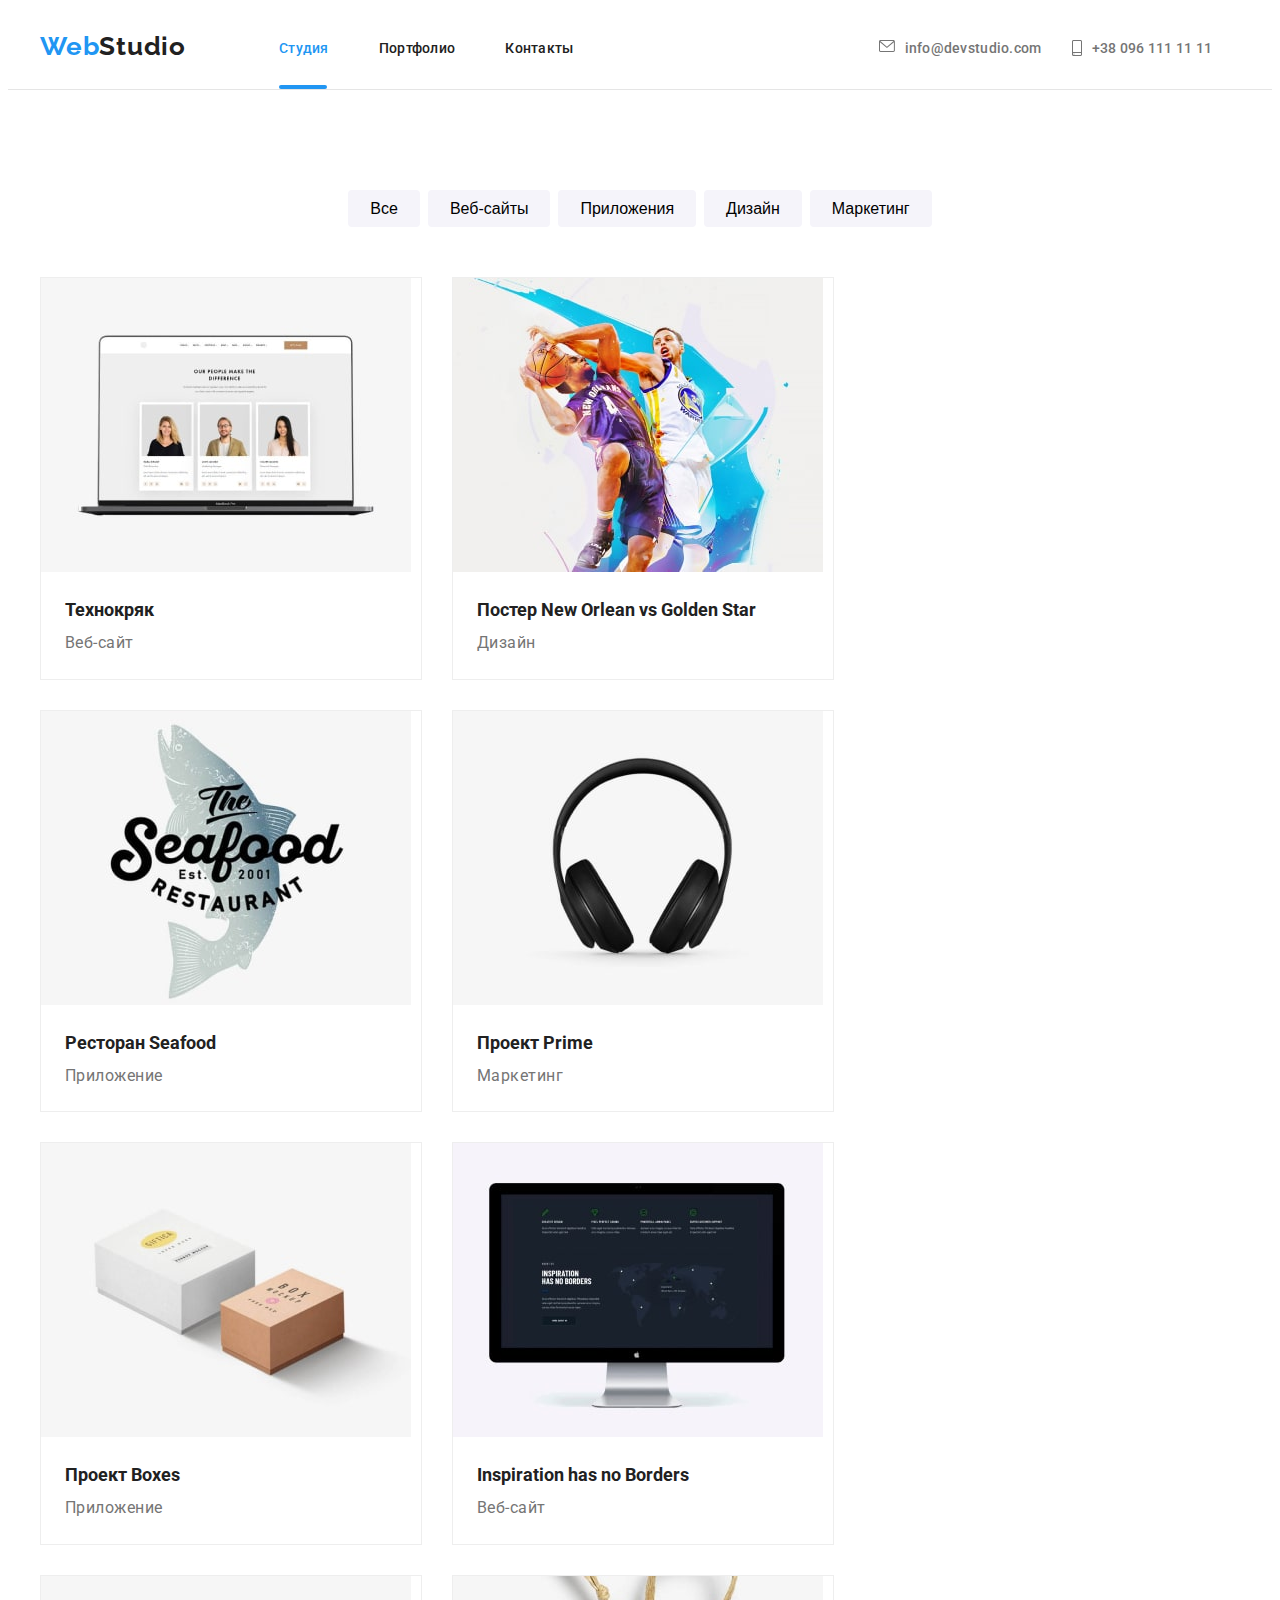
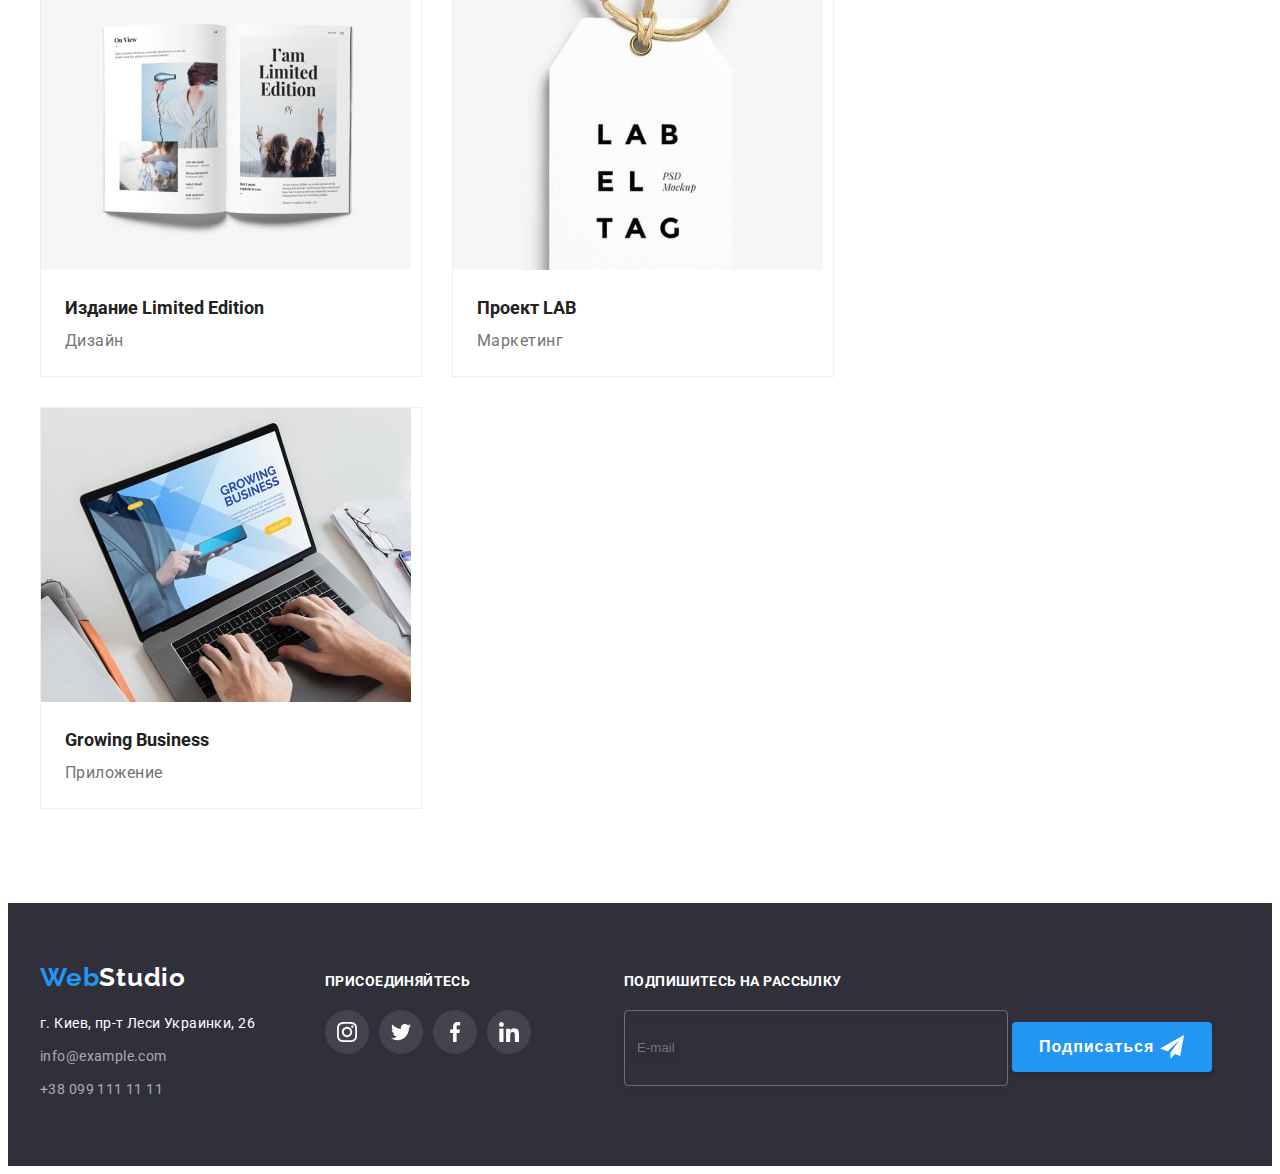
==== commit 5426542a: "mob-menu" ====
--- a/portfolio.html
+++ b/portfolio.html
@@ -14,41 +14,90 @@
 <body>
     <header class="page-header">
         <!-- навигация  -->
-    <div class="container flex-box"> 
-        <a class="logo link " href="./index.html">Web<span class="logo--black">Studio</span></a>
-            <div class=" navigation-block flex-box"> 
-        <nav class="navigation-menu">
-            <ul class="navigation-menu__list">
-                <li class="navigation-menu__item">
-                        <a class="navigation-menu__link link " href="./index.html">Студия</a>
-                </li>
-                <li class="navigation-menu__item">
-                    <a class="navigation-menu__link link navigation-menu__bottom-line--longer" href="./portfolio.html"><span class="accent-color">Портфолио</span></a>
-                </li>
-                <li class="navigation-menu__item">
-                    <a class="navigation-menu__link link " href="#contacts">Контакты</a>
-                </li>
-            </ul>
-        </nav>
+       <div class="container flex-box"> 
+           <a class="logo link " href="./index.html">Web<span class="logo--black">Studio</span></a>
+           <button type="button" class="mob-menu__button--open" menu-open>
+               <svg class="mob-menu__icon">
+                   <use href="./images/symbol-defs.svg#icon-menu_40px"></use>
+               </svg>
+           </button> 
+           <nav class="navigation-menu">
+               <ul class="navigation-menu__list">
+                   <li class="navigation-menu__item">
+                       <a class="navigation-menu__link link navigation-menu__bottom-line--long" href="./index.html"><span class="accent-color">Студия</span></a>
+                   </li>
+                   <li class="navigation-menu__item">
+                       <a class="navigation-menu__link link " href="./portfolio.html">Портфолио</a>
+                   </li>
+                   <li class="navigation-menu__item">
+                       <a class="navigation-menu__link link " href="#contacts">Контакты</a>
+                   </li>
+               </ul>
+           
             <!-- контакты  -->
-        <ul class="contacts-list ">
-            <li class="contacts-list__item ">
-                <a class="contacts-list__link link" href="mailto:info@devstudio.com ">info@devstudio.com
-                            <svg class="contacts-list__icon-mail"  >
-                                <use href="./images/symbol-defs.svg#icon-mail" ></use>
-                            </svg>
-                </a>
-            </li>
-            <li class="contacts-list__item"> 
-                <a class=" contacts-list__link link " href="tel:+380961111111 "> +38 096 111 11 11
-                            <svg class="contacts-list__icon-phone" >
-                                <use href="./images/symbol-defs.svg#icon-phone" ></use>
-                            </svg>
-                </a>
-            </li>
-        </ul>
-            </div>
-    </div>
+           <ul class="contacts-list ">
+               <li class="contacts-list__item ">
+                   <a class="contacts-list__link link" href="mailto:info@devstudio.com ">info@devstudio.com
+                               <svg class="contacts-list__icon-mail"  >
+                                   <use href="./images/symbol-defs.svg#icon-mail" ></use>
+                               </svg>
+                   </a>
+               </li>
+               <li class="contacts-list__item"> 
+                   <a class=" contacts-list__link link " href="tel:+380961111111 "> +38 096 111 11 11
+                               <svg class="contacts-list__icon-phone" >
+                                   <use href="./images/symbol-defs.svg#icon-phone" ></use>
+                               </svg>
+                   </a>
+               </li>
+           </ul>
+       </nav>
+       </div>
+       <div class="mob-menu ">
+           <!-- is-hidden -->
+           <button type="button" class="mob-menu__button--close">
+               <svg class="mob-menu__icon">
+                   <use href="./images/symbol-defs.svg#icon-close_40px"></use>
+               </svg>
+           </button>
+           <div class="mob-menu--top">
+               <ul class="mob-menu__list--top">
+                   <li class="mob-menu__item">
+                      <a class="mob-menu__link link" href="./index.html"><span class="accent-color">Студия</span></a>
+                   </li>
+                   <li class="mob-menu__item">
+                      <a class="mob-menu__link link" href="./portfolio.html">Портфолио</a> 
+                   </li>
+                   <li class="mob-menu__item">
+                      <a class="mob-menu__link link">Контакты</a> 
+                   </li>
+               </ul>
+           </div>
+           <div class="mob-menu--bottom">
+               <ul class="mob-menu__list--bottom">
+                   <li class="mob-menu__item--bottom">
+                       <a class="mob-menu__tel--bottom link " href="tel:+380961111111 "><span class="accent-color">+38 096 111 11 11</span></a>
+                   </li>
+                   <li class="mob-menu__item--bottom">
+                       <a class="mob-menu__mail--bottom link" href="mailto:info@devstudio.com ">info@devstudio.com</a>
+                   </li>
+               </ul>
+               <ul class="mob-menu__list--social">
+                   <li class="mob-menu__item--social">
+                       <a class="mob-menu__link--social link" href="">Instagram</a>
+                   </li>
+                   <li class="mob-menu__item--social">
+                       <a class="mob-menu__link--social link" href="">Twitter</a>
+                   </li>
+                   <li class="mob-menu__item--social">
+                       <a class="mob-menu__link--social link" href="">Facebook</a>
+                   </li>
+                   <li class="mob-menu__item--social">
+                       <a class="mob-menu__link--social link" href="">LinkedIn</a>
+                   </li>
+               </ul>  
+           </div>
+       </div>
    </header>
     <main>
         <!-- партфолио -->
@@ -324,7 +373,7 @@
                                     <source
                                     srcset="
                                     ./images/portfolio/img-8/img8-tablet-1x.jpg 1x,
-                                    ./images/portfolio/img-8/img8-tablet-1x.jpg 2x
+                                    ./images/portfolio/img-8/img8-tablet-2x.jpg 2x
                                     "
                                     media="(min-width: 768px)"
                                     >
@@ -445,6 +494,7 @@
             </div>
         </div>
     </footer>
+    <script src="./js/menu.js"></script>
 </body>
 
 </html>--- a/css/main.min.css
+++ b/css/main.min.css
@@ -1 +1,2 @@
-:root{--main-text: #757575;--title-text: #212121;--accent: #2196f3;--main-bg: #ffffff;--hero-bg: #2f303a;--header-borderline: #e5e5e5;--secondary-bg: #f5f4fa;--partfolio-border: #eeeeee;--soc-link: #afb1b8;--soc-link-h: #ffffff;--footerbcg-soc-link: #43444d;--clients-border: #afb1b8;--gap: 30px;--item: 1}p,h1,h2,h3{margin:0;padding:0}ul,ol{margin:0;padding:0;list-style:none}img{display:block;max-width:100%;height:auto}body{font-family:Roboto,sans-serif,Raleway;background-color:var(--main-bg);color:var(--main-text)}.visually-hidden{position:absolute;white-space:nowrap;width:1px;height:1px;overflow:hidden;border:0;padding:0;clip:rect(0 0 0 0);-webkit-clip-path:inset(50%);clip-path:inset(50%);margin:-1px}.accent-color{color:var(--accent)}.link{text-decoration:none;transition:color 250ms linear}.link:hover,.link:focus{color:var(--accent)}.flex-box{display:flex}.centered{text-align:center}.container{margin:auto;padding-left:15px;padding-right:15px;width:100%}@media screen and (min-width: 480px){.container{width:480px;overflow:visible}}@media screen and (min-width: 768px){.container{width:768px}}@media screen and (min-width: 1200px){.container{width:1200px}}.sections{padding:60px 0px}@media screen and (min-width: 1200px){.sections{padding:94px 0px}}.section-title{margin:0;margin-bottom:30px;font-weight:bold;font-size:36px;line-height:1.2;text-align:center;letter-spacing:.03em;color:var(--title-text)}@media screen and (min-width: 1200px){.section-title{margin-bottom:50px}}.logo{font-family:Raleway;font-weight:bold;font-size:26px;line-height:1.1;letter-spacing:.03em;color:var(--accent)}@media screen and (min-width: 0px)and (max-width: 767px){.logo{padding:16px 0px}}@media screen and (min-width: 768px){.logo{margin-right:88px;padding:26px 0}}@media screen and (min-width: 1200px){.logo{margin-right:93px;padding-top:24px;padding-bottom:25px;text-align:center}}.logo--black{color:var(--title-text)}.logo--white{color:var(--main-bg)}.page-header{border-bottom:1px solid var(--header-borderline)}.navigation-block{display:none}@media screen and (min-width: 768px){.navigation-block{display:flex}}.navigation-menu{display:flex}.navigation-menu__list{display:flex;margin-right:60px;list-style:none;font-style:normal;font-weight:500;font-size:14px;line-height:1.2;letter-spacing:.02em;color:var(--title-text)}@media screen and (min-width: 1200px){.navigation-menu__list{margin-right:305px}}.navigation-menu__item+.navigation-menu__item{margin-left:50px}.navigation-menu__link{position:relative;display:block;padding-top:32px;padding-bottom:32px;color:var(--title-text)}.contacts-list{margin-bottom:0;margin-right:auto;margin-left:auto}@media screen and (min-width: 768px){.contacts-list{margin-top:21px}}@media screen and (min-width: 1200px){.contacts-list{display:flex;margin:0}}.contacts-list__item{list-style:none;font-style:normal;font-weight:500;font-size:14px;line-height:1.2;letter-spacing:.02em}@media screen and (min-width: 768px)and (max-width: 1199px){.contacts-list__item:not(:last-child){margin-bottom:10px}}@media screen and (min-width: 1200px){.contacts-list__item:not(:last-child){margin-right:30px;display:flex;justify-content:center;align-items:center}}.contacts-list__link{display:flex;margin-right:0px;padding-top:32px;padding-bottom:32px;color:var(--main-text)}@media screen and (min-width: 768px)and (max-width: 1199px){.contacts-list__link{padding-top:0px;padding-bottom:0px}}.contacts-list__icon-mail{width:16px;height:12px;fill:currentColor;order:-1;margin-right:10px}.contacts-list__icon-phone{width:10px;height:16px;fill:currentColor;order:-1;margin-right:10px}.bottom-line::after{display:block;content:"";height:4px;width:48px;background-color:var(--accent);border-radius:2px;position:absolute;bottom:0px;left:0px}.navigation-menu__bottom-line--long::after{display:block;content:"";height:4px;width:48px;background-color:var(--accent);border-radius:2px;position:absolute;bottom:0px;left:0px}.navigation-menu__bottom-line--longer::after{display:block;content:"";height:4px;width:78px;background-color:var(--accent);border-radius:2px;position:absolute;bottom:0px;left:0px}.hero{text-align:center}@media screen and (max-width: 767px){.hero{padding:118px 60px}}@media screen and (min-width: 768px){.hero{padding-top:118px;padding-bottom:118px}}@media screen and (min-width: 1200px){.hero{padding-top:200px;padding-bottom:200px}}.hero-container{margin:auto;padding-left:15px;padding-right:15px}@media screen and (min-width: 1200px){.hero-container{min-width:1600px}}.hero-bcg{margin-right:auto;margin-left:auto;background-position:center;background-size:cover;background-repeat:no-repeat}@media screen and (max-width: 479px){.hero-bcg{background-image:linear-gradient(rgba(25, 28, 38, 0.5), rgba(25, 28, 38, 0.5)),url(../images/hero-bcg/mob/x1/hero__bcg--1x.jpg)}}@media(min-device-pixel-ratio: 2),(-webkit-min-device-pixel-ratio: 2),(min-resolution: 192dpi),(min-resolution: 2dppx){.hero-bcg{background-image:linear-gradient(rgba(25, 28, 38, 0.5), rgba(25, 28, 38, 0.5)),url(../images/hero-bcg/mob/x2/hero__bcg--2x.jpg)}}@media screen and (min-width: 768px){.hero-bcg{background-image:linear-gradient(rgba(25, 28, 38, 0.5), rgba(25, 28, 38, 0.5)),url(../images/hero-bcg/tab/x1/hero__bcg--1x.jpg)}}@media screen and (min-width: 768px)and (min-device-pixel-ratio: 2),screen and (min-width: 768px)and (-webkit-min-device-pixel-ratio: 2),screen and (min-width: 768px)and (min-resolution: 192dpi),screen and (min-width: 768px)and (min-resolution: 2dppx){.hero-bcg{background-image:linear-gradient(rgba(25, 28, 38, 0.5), rgba(25, 28, 38, 0.5)),url(../images/hero-bcg/tab/x2/hero__bcg--2x.jpg)}}@media screen and (min-width: 1200px){.hero-bcg{background-image:linear-gradient(rgba(25, 28, 38, 0.5), rgba(25, 28, 38, 0.5)),url(../images/hero-bcg/desk/x1/hero__bcg--1x.jpg)}}@media screen and (min-width: 1200px)and (min-device-pixel-ratio: 2),screen and (min-width: 1200px)and (-webkit-min-device-pixel-ratio: 2),screen and (min-width: 1200px)and (min-resolution: 192dpi),screen and (min-width: 1200px)and (min-resolution: 2dppx){.hero-bcg{background-image:linear-gradient(rgba(25, 28, 38, 0.5), rgba(25, 28, 38, 0.5)),url(../images/hero-bcg/desk/x2/hero__bcg--2x.jpg)}}.hero_title{margin-right:auto;margin-left:auto;margin-bottom:30px;font-weight:900;letter-spacing:.06em;text-transform:uppercase;color:var(--main-bg)}@media screen and (min-width: 0px)and (max-width: 1199px){.hero_title{font-size:26px;line-height:calc(42 / 26);max-width:360px}}@media screen and (min-width: 1200px){.hero_title{font-size:44px;line-height:1.4;max-width:700px}}.button{min-width:200px;min-height:50px;border:none;box-shadow:0px 4px 4px rgba(0,0,0,.15);border-radius:4px}.hero__button{min-width:200px;min-height:50px;border:none;box-shadow:0px 4px 4px rgba(0,0,0,.15);border-radius:4px;background-color:var(--accent);color:var(--main-bg)}.hero__button--with-text{font-family:Roboto;font-style:normal;font-weight:bold;font-size:16px;line-height:1.9;letter-spacing:.06em;color:var(--main-bg)}.footer-button-submit{position:relative;width:200px;height:50px;border:none;background:#2196f3;box-shadow:0px 4px 4px rgba(0,0,0,.15);border-radius:4px;cursor:pointer}@media screen and (min-width: 0px)and (max-width: 767px){.footer-button-submit{left:50%;transform:translate(-50%)}}.footer-button-text{margin-top:10px;margin-bottom:10px;margin-left:21px;margin-right:62px;font-style:normal;font-weight:bold;font-size:16px;line-height:calc(30 / 16);letter-spacing:.06em;color:#fff}.send-icon{position:absolute;top:50%;right:28px;transform:translateY(-50%);width:24px;height:24px;fill:#fff}.partfolio-buttons{padding-top:6px;padding-bottom:6px;padding-left:22px;padding-right:22px;font-weight:500;font-size:16px;line-height:1.6;text-align:center;cursor:pointer;background-color:var(--secondary-bg);border:transparent;border-radius:4px;transition:color 250ms linear,background-color 250ms linear}@media screen and (min-width: 0px)and (max-width: 767px){.partfolio-buttons{height:38px}}.partfolio-buttons:focus,.partfolio-buttons:hover{color:var(--main-bg);background-color:var(--accent);box-shadow:0px 3px 1px rgba(0,0,0,.1),0px 1px 2px rgba(0,0,0,.08),0px 2px 2px rgba(0,0,0,.12)}.form-submit-button{width:200px;height:50px;cursor:pointer;background:#2196f3;border:none;box-shadow:0px 4px 4px rgba(0,0,0,.15);border-radius:4px;margin-left:auto;margin-right:auto;display:flex;align-items:center;justify-content:center;outline:none}.form-button-text{font-style:normal;font-weight:bold;font-size:16px;line-height:calc(30 / 16);letter-spacing:.06em;color:#fff}.section-advantages{padding:60px 0px}@media screen and (min-width: 1200px){.section-advantages{padding-top:94px;padding-bottom:47px}}@media screen and (min-width: 768px){.advantage-list{display:flex;flex-wrap:wrap}}@media screen and (max-width: 767px){.advantage-list__item:not(:last-child){margin-bottom:30px}}@media screen and (min-width: 768px)and (max-width: 1199px){.advantage-list__item{flex-basis:calc(100% / 2 - 30px)}.advantage-list__item:not(:nth-last-child(-n+2)){margin-bottom:30px}.advantage-list__item:not(:nth-child(odd)){margin-left:30px}}@media screen and (min-width: 1200px){.advantage-list__item{flex-basis:calc(100% / 4 - 30px)}.advantage-list__item:not(:last-child){margin-right:30px}}.advantage-list__title{font-style:normal;font-weight:bold;font-size:14px;line-height:1.2;letter-spacing:.03em;text-transform:uppercase;color:var(--title-text);margin-bottom:10px}@media screen and (min-width: 0px)and (max-width: 767px){.advantage-list__title{text-align:center}}.advantage-list__text{font-style:normal;font-weight:normal;font-size:14px;line-height:1.7;letter-spacing:.03em;color:var(--main-text)}.advantage-list__item::before{display:block;content:"";height:120px;width:100%;margin-bottom:20px;background:#f5f4fa;border-radius:4px;background-repeat:no-repeat;background-position:center;background-size:auto}@media screen and (min-width: 480px){.advantage-list__item::before{margin-bottom:30px;width:450px}}@media screen and (min-width: 768px){.advantage-list__item::before{width:354px}}@media screen and (min-width: 1200px){.advantage-list__item::before{width:270px}}.advantage-list__antenna::before{background-image:url(../images/advantage-svg/antenna.svg)}.advantage-list__clock::before{background-image:url(../images/advantage-svg/clock.svg)}.advantage-list__diagram::before{background-image:url(../images/advantage-svg/diagram.svg)}.advantage-list__astronaut::before{background-image:url(../images/advantage-svg/astronaut.svg)}.section-about-us{padding-top:47px;padding-bottom:94px}@media screen and (max-width: 1199px){.section-about-us{display:none}}@media screen and (min-width: 1200px){.section-about-us{display:block}}.card-set{display:flex}.card-set__item+.card-set__item{margin-left:30px}.card-set__img{position:relative}.card-set__text-wrap{position:absolute;bottom:0px;right:0px;width:370px;height:70px;background:rgba(47,48,58,.8)}.card-set__text{position:absolute;bottom:50%;right:50%;transform:translate(50%, 50%);width:205px;height:16px;font-weight:bold;font-size:14px;line-height:16px;text-align:center;letter-spacing:.03em;text-transform:uppercase;color:#fff}.our-team-list{text-align:center}@media screen and (min-width: 768px)and (max-width: 1199px){.our-team-list{display:flex;flex-wrap:wrap;justify-content:center}}@media screen and (min-width: 1200px){.our-team-list{display:flex}}.our-team-cards{border-radius:0px 0px 4px 4px;box-shadow:0px 1px 3px rgba(0,0,0,.12),0px 1px 1px rgba(0,0,0,.14),0px 2px 1px rgba(0,0,0,.2);background-color:var(--main-bg)}@media screen and (min-width: 0px)and (max-width: 767px){.our-team-cards:not(:last-child){margin-bottom:30px}}@media screen and (min-width: 768px)and (max-width: 1199px){.our-team-cards{width:calc(100% / 2 - 30px)}.our-team-cards:not(:nth-child(even)){margin-right:30px}.our-team-cards:not(:nth-last-child(-n+2)){margin-bottom:30px}}@media screen and (min-width: 1200px){.our-team-cards:not(:last-child){margin-right:30px}}.team-title{margin-bottom:10px;font-style:normal;font-weight:500;font-size:16px;line-height:1.2;letter-spacing:.03em;color:var(--title-text)}.our-team-cards-text{padding-top:30px;padding-bottom:24px}@media screen and (min-width: 1200px){.our-team-cards-text{padding-top:30px;padding-bottom:30px}}.team-profession{margin-bottom:16px;font-style:normal;font-weight:normal;font-size:16px;line-height:1.2;letter-spacing:.03em;color:var(--main-text)}.section-bcg{background-color:var(--secondary-bg)}.social-links{display:flex;justify-content:center;align-items:center}.social-links-items{width:44px;height:44px}.social-links-items+.social-links-items{margin-left:10px}.social-link{width:100%;height:100%;border-radius:50%;display:flex;align-items:center;justify-content:center;color:var(--soc-link);transition:background-color 250ms linear,color 250ms linear}.link-icon{width:20px;height:20px;fill:currentColor}.social-link:hover,.social-link:focus{background-color:var(--accent);color:var(--soc-link-h)}@media screen and (min-width: 1200px){.footer-social-list{display:flex;align-content:center}}.footer-social-container{align-content:center}@media screen and (min-width: 0px)and (max-width: 767px){.footer-social-container{margin-bottom:60px}}@media screen and (min-width: 768px){.footer-social-container{margin-left:165px}}@media screen and (min-width: 1200px){.footer-social-container{margin-left:70px}}.footer-social-list{display:flex;justify-content:center;align-items:center}.social-links-items-footer{width:44px;height:44px}.social-links-items-footer+.social-links-items-footer{margin-left:10px}.social-link-footer{width:100%;height:100%;border-radius:50%;display:flex;justify-content:center;align-items:center;color:var(--main-bg);background-color:var(--footerbcg-soc-link);transition:background-color 250ms linear}.link-icon-footer{width:20px;height:20px;fill:currentColor}.social-link-footer:hover,.social-link-footer:focus{background-color:var(--accent)}.clients-list{display:flex;flex-wrap:wrap;justify-content:center}@media screen and (min-width: 768px){.clients-list{align-items:center}}.clients-list-item{height:92px}@media screen and (max-width: 767px){.clients-list-item{display:inline-block;width:calc(100% / 2 - 30px)}.clients-list-item:not(:nth-child(odd)){margin-left:30px}.clients-list-item:not(:nth-last-child(-n+2)){margin-bottom:30px}}@media screen and (min-width: 768px)and (max-width: 1199px){.clients-list-item{flex-basis:calc(100% / 3 - 30px)}.clients-list-item:not(:nth-child(3n+1)){margin-left:30px}.clients-list-item:not(:nth-last-child(-n+3)){margin-bottom:30px}}@media screen and (min-width: 1200px){.clients-list-item{width:170px}.clients-list-item:not(:last-child){margin-right:30px}}.clients-link{width:100%;height:100%;border:1px solid var(--clients-border);border-radius:4px;display:flex;justify-content:center;align-items:center;color:var(--clients-border);transition:color 250ms linear,background-color 250ms linear}.clients-svg{width:106px;height:60px;fill:currentColor}.clients-link:focus,.clients-link:hover{border-color:var(--accent);color:var(--accent);cursor:pointer}.footer{background-color:var(--hero-bg)}.footer-section-padding{padding-top:60px;padding-bottom:60px}@media screen and (min-width: 768px)and (max-width: 1199px){.dabl{display:flex;align-items:baseline;align-content:center;text-align:center;margin-bottom:60px}}@media screen and (min-width: 1200px){.dabl{display:flex;align-items:baseline;align-content:center}}@media screen and (min-width: 1200px){.footer-conteiner{display:flex;align-items:baseline;align-content:center}}.footer-logo-padding{display:block}@media screen and (min-width: 768px){.footer-logo-padding{text-align:center;margin-right:0px}}@media screen and (min-width: 1200px){.footer-logo-padding{text-align:start;padding:0;margin-bottom:20px}}@media screen and (min-width: 0px)and (max-width: 767px){.address-container{text-align:center;margin-bottom:60px}}@media screen and (min-width: 768px){.address-container{margin-left:70px}}@media screen and (min-width: 1200px){.address-container{margin:0px}}.join{margin-bottom:20px;font-style:normal;font-weight:bold;font-size:14px;line-height:1.1;letter-spacing:.03em;text-transform:uppercase;color:var(--main-bg)}@media screen and (min-width: 0px)and (max-width: 767px){.join{text-align:center;margin-bottom:20px}}.address-text{margin-bottom:9px;font-style:normal;font-weight:normal;font-size:14px;line-height:1.7;letter-spacing:.03em;color:var(--main-bg)}@media screen and (min-width: 0px)and (max-width: 767px){.address-text{text-align:center}}.address-link{display:inline-block;text-align:center;font-style:normal;font-weight:normal;font-size:14px;line-height:1.7;letter-spacing:.03em;color:rgba(255,255,255,.6)}.address-link:not(:last-child){margin-bottom:9px}.footer-form{align-content:center}@media screen and (min-width: 768px){.footer-form{text-align:center}}@media screen and (min-width: 1200px){.footer-form{margin-left:93px;text-align:start}}.footer-form-input{display:block;height:50px;background-color:transparent;border:1px solid rgba(255,255,255,.3);filter:drop-shadow(0px 4px 4px rgba(0, 0, 0, 0.15));color:#fff;border-radius:4px;outline:none;padding:12px;transition:border-color 250ms linear}@media screen and (min-width: 0px)and (max-width: 767px){.footer-form-input{width:100%;margin-bottom:20px}}@media screen and (min-width: 768px){.footer-form-input{width:450px;margin-bottom:20px;margin-left:auto;margin-right:auto}}@media screen and (min-width: 1200px){.footer-form-input{width:358px;display:inline-block}}.footer-form-input:focus{border-color:var(--accent)}.form-padding{padding:40px}.modal-field{margin-bottom:10px}.modal-textarea{margin-bottom:20px}.Modal-chekbox{margin-bottom:30px}.form-title{display:block;margin-bottom:12px;font-style:normal;font-weight:bold;font-size:20px;line-height:calc(23 / 20);text-align:center;letter-spacing:.03em;color:#212121}.form-label{display:block;font-style:normal;font-weight:normal;font-size:12px;line-height:calc(14 / 12);letter-spacing:.01em}.label-text{display:block;width:80px;height:14px;font-style:normal;font-weight:normal;font-size:12px;line-height:calc(14 / 12);letter-spacing:.01em;margin-bottom:4px}.input-wrap{position:relative}.form-input{width:100%;height:40px;background-color:transparent;border:1px solid rgba(33,33,33,.2);border-radius:5px;padding-left:42px;padding-right:15px;outline:none;transition:border-color 250ms linear}.form-input:focus{border-color:var(--accent)}.form-input:focus+.form-icons{fill:var(--accent)}.form-textarea{width:100%;height:120px;padding:12px 16px;resize:none;background-color:transparent;border:1px solid rgba(33,33,33,.2);box-sizing:border-box;border-radius:4px;outline:none;transition:border-color 250ms linear}.form-textarea:focus{border-color:var(--accent)}.form-icons{position:absolute;width:18px;height:18px;left:15px;top:50%;transform:translateY(-50%);transition:fill 250ms linear}.check-text{font-style:normal;font-weight:normal;letter-spacing:.03em;display:flex;align-items:center;justify-content:center}@media screen and (max-width: 339px){.check-text{font-size:6px;line-height:10px}}@media screen and (min-width: 340px)and (max-width: 479px){.check-text{font-size:7px;line-height:10px}}@media screen and (min-width: 768px){.check-text{font-size:12px;line-height:14px}}@media screen and (min-width: 1200px){.check-text{font-size:14px;line-height:calc(24 / 14)}}.icon-check{width:11px;height:9px;fill:#fff}.check-text__svg{width:15px;height:15px;border:1px solid #000;border-radius:2px;margin-right:5px;display:flex;align-items:center;justify-content:center;transition:background-color 250ms linear,border 250ms linear}.check-link{padding-left:5px;color:var(--accent)}.form-check:checked+.check-text span{background-color:var(--accent);border:none}@media screen and (min-width: 768px){.portfolio-item-list{display:flex}}.portfolio-card-text{padding-top:20px;padding-bottom:20px;padding-left:24px;padding-right:24px}.portfolio-image-name{font-weight:bold;font-size:18px;line-height:2;color:var(--title-text)}.portfolio-image-text{font-style:normal;font-weight:normal;font-size:16px;line-height:1.9;letter-spacing:.03em;color:var(--main-text)}@media screen and (min-width: 0px)and (max-width: 767px){.buttons-list{display:inline-block;margin-bottom:40px}}@media screen and (min-width: 768px){.buttons-list{display:flex;justify-content:center;margin-bottom:30px}}@media screen and (min-width: 1200px){.buttons-list{margin-bottom:50px;margin-top:6px}}.list-item-buttons{display:inline-block}.list-item-buttons:not(:last-child){margin-right:8px}@media screen and (max-width: 767px){.list-item-buttons:not(:last-child){margin-bottom:15px}}@media screen and (min-width: 768px){.list-item-buttons{margin-bottom:0px}}.portfolio-item-list{flex-wrap:wrap}@media screen and (min-width: 1200px){.portfolio-item-list{margin-bottom:-30px;margin-right:-30px}}.portfolio-list-item{text-decoration:none;background:var(--main-bg);border:1px solid var(--partfolio-border)}@media screen and (max-width: 767px){.portfolio-list-item{margin-bottom:30px}}@media screen and (min-width: 768px)and (max-width: 1199px){.portfolio-list-item{width:354px}.portfolio-list-item:not(:nth-child(even)){margin-right:30px}.portfolio-list-item:not(:last-child){margin-bottom:30px}}@media screen and (min-width: 1200px){.portfolio-list-item{flex-basis:calc(100% / 3 - 30px);margin-right:30px;margin-bottom:30px}}.portfolio-list-item:hover .portfolio-image-text-up{box-shadow:0px 4px 4px rgba(0,0,0,.25);transform:translateY(0%)}.portfolio-link{text-decoration:none}.portfolio-img-wrap{position:relative;overflow:hidden}.portfolio-image-text-up{position:absolute;top:0;left:0;font-size:14px;line-height:1.7;letter-spacing:.03em;color:#fff;background-color:var(--accent);height:100%;padding:63px 24px;transform:translateY(100%);transition:transform 250ms linear}@media screen and (min-width: 380px){.portfolio-image-text-up{font-size:18px}}.backdrop{position:fixed;top:0px;left:0px;width:100%;height:100%;background:rgba(0,0,0,.2)}.is-hidden{visibility:hidden;opacity:0;pointer-events:none}.modal{position:absolute;top:50%;left:50%;transform:translate(-50%, -50%);width:90%;height:90%;box-shadow:0px 1px 3px rgba(0,0,0,.12),0px 1px 1px rgba(0,0,0,.14),0px 2px 1px rgba(0,0,0,.2);border-radius:4px;background-color:#fff}@media screen and (min-width: 480px){.modal{width:450px;height:609px}}@media screen and (min-width: 1200px){.modal{width:528px;height:581px}}.modal-close{position:absolute;background-color:transparent;top:8px;right:8px;width:30px;height:30px;border:1px solid rgba(0,0,0,.1);border-radius:50%;cursor:pointer;transition:fill 250ms linear,cursor 250ms linear}.modal-close:hover{fill:var(--accent);cursor:pointer}.icon-close{position:absolute;top:5px;right:5px;width:18px;height:18px}/*# sourceMappingURL=main.min.css.map */+:root{--main-text: #757575;--title-text: #212121;--accent: #2196f3;--main-bg: #ffffff;--hero-bg: #2f303a;--header-borderline: #e5e5e5;--secondary-bg: #f5f4fa;--partfolio-border: #eeeeee;--soc-link: #afb1b8;--soc-link-h: #ffffff;--footerbcg-soc-link: #43444d;--clients-border: #afb1b8;--gap: 30px;--item: 1}p,h1,h2,h3{margin:0;padding:0}ul,ol{margin:0;padding:0;list-style:none}img{display:block;max-width:100%;height:auto}body{font-family:Roboto, sans-serif, Raleway;background-color:var(--main-bg);color:var(--main-text)}.visually-hidden{position:absolute;white-space:nowrap;width:1px;height:1px;overflow:hidden;border:0;padding:0;clip:rect(0 0 0 0);clip-path:inset(50%);margin:-1px}.accent-color{color:var(--accent)}.link{text-decoration:none;transition:color 250ms linear}.link:hover,.link:focus{color:var(--accent)}.flex-box{display:flex}.centered{text-align:center}.container{margin:auto;padding-left:15px;padding-right:15px;width:100%}@media screen and (min-width: 480px){.container{width:480px;overflow:visible}}@media screen and (min-width: 768px){.container{width:768px}}@media screen and (min-width: 1200px){.container{width:1200px}}.sections{padding:60px 0px}@media screen and (min-width: 1200px){.sections{padding:94px 0px}}.section-title{margin:0;margin-bottom:30px;font-weight:bold;font-size:36px;line-height:1.2;text-align:center;letter-spacing:0.03em;color:var(--title-text)}@media screen and (min-width: 1200px){.section-title{margin-bottom:50px}}.logo{font-family:Raleway;font-weight:bold;font-size:26px;line-height:1.1;letter-spacing:0.03em;color:var(--accent)}@media screen and (min-width: 0px) and (max-width: 767px){.logo{padding:16px 0px}}@media screen and (min-width: 768px){.logo{margin-right:88px;padding:26px 0}}@media screen and (min-width: 1200px){.logo{margin-right:93px;padding-top:24px;padding-bottom:25px;text-align:center}}.logo--black{color:var(--title-text)}.logo--white{color:var(--main-bg)}.page-header{border-bottom:1px solid var(--header-borderline)}@media screen and (max-width: 767px){.navigation-menu{display:none}}@media screen and (min-width: 768px){.navigation-menu{display:flex}}.navigation-menu__list{display:flex;margin-right:60px;list-style:none;font-style:normal;font-weight:500;font-size:14px;line-height:1.2;letter-spacing:0.02em;color:var(--title-text)}@media screen and (min-width: 1200px){.navigation-menu__list{margin-right:305px}}.navigation-menu__item+.navigation-menu__item{margin-left:50px}.navigation-menu__link{position:relative;display:block;padding-top:32px;padding-bottom:32px;color:var(--title-text)}@media screen and (max-width: 767px){.contacts-list{display:none}}@media screen and (min-width: 768px){.contacts-list{margin-top:21px;margin-bottom:0;margin-right:auto;margin-left:auto}}@media screen and (min-width: 1200px){.contacts-list{display:flex;margin:0}}.contacts-list__item{list-style:none;font-style:normal;font-weight:500;font-size:14px;line-height:1.2;letter-spacing:0.02em}@media screen and (min-width: 768px) and (max-width: 1199px){.contacts-list__item:not(:last-child){margin-bottom:10px}}@media screen and (min-width: 1200px){.contacts-list__item:not(:last-child){margin-right:30px;display:flex;justify-content:center;align-items:center}}.contacts-list__link{display:flex;margin-right:0px;padding-top:32px;padding-bottom:32px;color:var(--main-text)}@media screen and (min-width: 768px) and (max-width: 1199px){.contacts-list__link{padding-top:0px;padding-bottom:0px}}.contacts-list__icon-mail{width:16px;height:12px;fill:currentColor;order:-1;margin-right:10px}.contacts-list__icon-phone{width:10px;height:16px;fill:currentColor;order:-1;margin-right:10px}.bottom-line::after{display:block;content:'';height:4px;width:48px;background-color:var(--accent);border-radius:2px;position:absolute;bottom:0px;left:0px}.navigation-menu__bottom-line--long::after{display:block;content:'';height:4px;width:48px;background-color:var(--accent);border-radius:2px;position:absolute;bottom:0px;left:0px}.navigation-menu__bottom-line--longer::after{display:block;content:'';height:4px;width:78px;background-color:var(--accent);border-radius:2px;position:absolute;bottom:0px;left:0px}.mob-menu__button--open{margin-left:auto;background-color:transparent;border:none}@media screen and (min-width: 768px){.mob-menu__button--open{display:none}}.mob-menu__icon{height:40px;width:40px}.mob-menu__icon:active{fill:var(--accent)}.mob-menu{position:fixed;top:0;left:0;background-color:#ffffff;width:100vw;height:100vh;padding:48px 40px}@media screen and (min-width: 768px){.mob-menu{display:none}}.mob-menu__button--close{position:absolute;top:8px;right:8px;margin-left:auto;background-color:transparent;border:none}.mob-menu--top{display:flex;flex-direction:column}.mob-menu__item{margin-bottom:32px}.mob-menu__link{font-weight:500;font-size:40px;line-height:47px;letter-spacing:0.02em;color:var(--title-text)}.mob-menu--bottom{position:absolute;left:40px;bottom:50px}.mob-menu__list--bottom{margin-bottom:64px}.mob-menu__tel--bottom{font-weight:500;font-size:34px;line-height:calc(40 / 34);letter-spacing:0.02em}.mob-menu__mail--bottom{font-weight:500;font-size:24px;line-height:28px;letter-spacing:0.02em;color:var(--main-text)}.mob-menu__item--bottom:not(:last-child){margin-bottom:32px}.mob-menu__list--social{display:flex}.mob-menu__item--social:not(:last-child){margin-right:10px;border-right:1px solid rgba(33,33,33,0.2)}.mob-menu__link--social{font-weight:500;font-size:18px;line-height:calc(22 / 18);letter-spacing:0.02em;color:var(--accent);padding-right:10px}.hero{text-align:center}@media screen and (max-width: 767px){.hero{padding:118px 60px}}@media screen and (min-width: 768px){.hero{padding-top:118px;padding-bottom:118px}}@media screen and (min-width: 1200px){.hero{padding-top:200px;padding-bottom:200px}}.hero-container{margin:auto;padding-left:15px;padding-right:15px}.hero-bcg{margin-right:auto;margin-left:auto;background-position:center;background-size:cover;background-repeat:no-repeat}@media screen and (max-width: 479px){.hero-bcg{background-image:linear-gradient(rgba(25,28,38,0.5), rgba(25,28,38,0.5)),url(../images/hero-bcg/mob/x1/hero__bcg--1x.jpg)}}@media (min-device-pixel-ratio: 2), (min-resolution: 192dpi), (min-resolution: 2dppx){.hero-bcg{background-image:linear-gradient(rgba(25,28,38,0.5), rgba(25,28,38,0.5)),url(../images/hero-bcg/mob/x2/hero__bcg--2x.jpg)}}@media screen and (min-width: 768px){.hero-bcg{background-image:linear-gradient(rgba(25,28,38,0.5), rgba(25,28,38,0.5)),url(../images/hero-bcg/tab/x1/hero__bcg--1x.jpg)}}@media screen and (min-width: 768px) and (min-device-pixel-ratio: 2), screen and (min-width: 768px) and (min-resolution: 192dpi), screen and (min-width: 768px) and (min-resolution: 2dppx){.hero-bcg{background-image:linear-gradient(rgba(25,28,38,0.5), rgba(25,28,38,0.5)),url(../images/hero-bcg/tab/x2/hero__bcg--2x.jpg)}}@media screen and (min-width: 1200px){.hero-bcg{background-image:linear-gradient(rgba(25,28,38,0.5), rgba(25,28,38,0.5)),url(../images/hero-bcg/desk/x1/hero__bcg--1x.jpg)}}@media screen and (min-width: 1200px) and (min-device-pixel-ratio: 2), screen and (min-width: 1200px) and (min-resolution: 192dpi), screen and (min-width: 1200px) and (min-resolution: 2dppx){.hero-bcg{background-image:linear-gradient(rgba(25,28,38,0.5), rgba(25,28,38,0.5)),url(../images/hero-bcg/desk/x2/hero__bcg--2x.jpg)}}.hero_title{margin-right:auto;margin-left:auto;margin-bottom:30px;font-weight:900;letter-spacing:0.06em;text-transform:uppercase;color:var(--main-bg)}@media screen and (min-width: 0px) and (max-width: 1199px){.hero_title{font-size:26px;line-height:calc(42 / 26);max-width:360px}}@media screen and (min-width: 1200px){.hero_title{font-size:44px;line-height:1.4;max-width:700px}}.button{min-width:200px;min-height:50px;border:none;box-shadow:0px 4px 4px rgba(0,0,0,0.15);border-radius:4px}.hero__button{min-width:200px;min-height:50px;border:none;box-shadow:0px 4px 4px rgba(0,0,0,0.15);border-radius:4px;background-color:var(--accent);color:var(--main-bg)}.hero__button--with-text{font-family:Roboto;font-style:normal;font-weight:bold;font-size:16px;line-height:1.9;letter-spacing:0.06em;color:var(--main-bg)}.footer-button-submit{position:relative;width:200px;height:50px;border:none;background:#2196f3;box-shadow:0px 4px 4px rgba(0,0,0,0.15);border-radius:4px;cursor:pointer}@media screen and (min-width: 0px) and (max-width: 767px){.footer-button-submit{left:50%;transform:translate(-50%)}}.footer-button-text{margin-top:10px;margin-bottom:10px;margin-left:21px;margin-right:62px;font-style:normal;font-weight:bold;font-size:16px;line-height:calc(30 / 16);letter-spacing:0.06em;color:#ffffff}.send-icon{position:absolute;top:50%;right:28px;transform:translateY(-50%);width:24px;height:24px;fill:#ffffff}.partfolio-buttons{padding-top:6px;padding-bottom:6px;padding-left:22px;padding-right:22px;font-weight:500;font-size:16px;line-height:1.6;text-align:center;cursor:pointer;background-color:var(--secondary-bg);border:transparent;border-radius:4px;transition:color 250ms linear, background-color 250ms linear}@media screen and (min-width: 0px) and (max-width: 767px){.partfolio-buttons{height:38px}}.partfolio-buttons:focus,.partfolio-buttons:hover{color:var(--main-bg);background-color:var(--accent);box-shadow:0px 3px 1px rgba(0,0,0,0.1),0px 1px 2px rgba(0,0,0,0.08),0px 2px 2px rgba(0,0,0,0.12)}.form-submit-button{width:200px;height:50px;cursor:pointer;background:#2196f3;border:none;box-shadow:0px 4px 4px rgba(0,0,0,0.15);border-radius:4px;margin-left:auto;margin-right:auto;display:flex;align-items:center;justify-content:center;outline:none}.form-button-text{font-style:normal;font-weight:bold;font-size:16px;line-height:calc(30 / 16);letter-spacing:0.06em;color:#ffffff}.section-advantages{padding:60px 0px}@media screen and (min-width: 1200px){.section-advantages{padding-top:94px;padding-bottom:47px}}@media screen and (min-width: 768px){.advantage-list{display:flex;flex-wrap:wrap}}@media screen and (max-width: 767px){.advantage-list__item:not(:last-child){margin-bottom:30px}}@media screen and (min-width: 768px) and (max-width: 1199px){.advantage-list__item{flex-basis:calc(100% / 2 - 30px)}.advantage-list__item:not(:nth-last-child(-n+2)){margin-bottom:30px}.advantage-list__item:not(:nth-child(odd)){margin-left:30px}}@media screen and (min-width: 1200px){.advantage-list__item{flex-basis:calc(100% / 4 - 30px)}.advantage-list__item:not(:last-child){margin-right:30px}}.advantage-list__title{font-style:normal;font-weight:bold;font-size:14px;line-height:1.2;letter-spacing:0.03em;text-transform:uppercase;color:var(--title-text);margin-bottom:10px}@media screen and (min-width: 0px) and (max-width: 767px){.advantage-list__title{text-align:center}}.advantage-list__text{font-style:normal;font-weight:normal;font-size:14px;line-height:1.7;letter-spacing:0.03em;color:var(--main-text)}.advantage-list__item::before{display:block;content:'';height:120px;width:100%;margin-bottom:20px;background:#f5f4fa;border-radius:4px;background-repeat:no-repeat;background-position:center;background-size:auto}@media screen and (min-width: 480px){.advantage-list__item::before{margin-bottom:30px;width:450px}}@media screen and (min-width: 768px){.advantage-list__item::before{width:354px}}@media screen and (min-width: 1200px){.advantage-list__item::before{width:270px}}.advantage-list__antenna::before{background-image:url(../images/advantage-svg/antenna.svg)}.advantage-list__clock::before{background-image:url(../images/advantage-svg/clock.svg)}.advantage-list__diagram::before{background-image:url(../images/advantage-svg/diagram.svg)}.advantage-list__astronaut::before{background-image:url(../images/advantage-svg/astronaut.svg)}.section-about-us{padding-top:47px;padding-bottom:94px}@media screen and (max-width: 1199px){.section-about-us{display:none}}@media screen and (min-width: 1200px){.section-about-us{display:block}}.card-set{display:flex}.card-set__item+.card-set__item{margin-left:30px}.card-set__img{position:relative}.card-set__text-wrap{position:absolute;bottom:0px;right:0px;width:370px;height:70px;background:rgba(47,48,58,0.8)}.card-set__text{position:absolute;bottom:50%;right:50%;transform:translate(50%, 50%);width:205px;height:16px;font-weight:bold;font-size:14px;line-height:16px;text-align:center;letter-spacing:0.03em;text-transform:uppercase;color:#ffffff}.our-team-list{text-align:center}@media screen and (min-width: 768px) and (max-width: 1199px){.our-team-list{display:flex;flex-wrap:wrap;justify-content:center}}@media screen and (min-width: 1200px){.our-team-list{display:flex}}.our-team-cards{border-radius:0px 0px 4px 4px;box-shadow:0px 1px 3px rgba(0,0,0,0.12),0px 1px 1px rgba(0,0,0,0.14),0px 2px 1px rgba(0,0,0,0.2);background-color:var(--main-bg)}@media screen and (min-width: 0px) and (max-width: 767px){.our-team-cards:not(:last-child){margin-bottom:30px}}@media screen and (min-width: 768px) and (max-width: 1199px){.our-team-cards{width:calc(100% / 2 - 30px)}.our-team-cards:not(:nth-child(even)){margin-right:30px}.our-team-cards:not(:nth-last-child(-n+2)){margin-bottom:30px}}@media screen and (min-width: 1200px){.our-team-cards:not(:last-child){margin-right:30px}}.team-title{margin-bottom:10px;font-style:normal;font-weight:500;font-size:16px;line-height:1.2;letter-spacing:0.03em;color:var(--title-text)}.our-team-cards-text{padding-top:30px;padding-bottom:24px}@media screen and (min-width: 1200px){.our-team-cards-text{padding-top:30px;padding-bottom:30px}}.team-profession{margin-bottom:16px;font-style:normal;font-weight:normal;font-size:16px;line-height:1.2;letter-spacing:0.03em;color:var(--main-text)}.section-bcg{background-color:var(--secondary-bg)}.social-links{display:flex;justify-content:center;align-items:center}.social-links-items{width:44px;height:44px}.social-links-items+.social-links-items{margin-left:10px}.social-link{width:100%;height:100%;border-radius:50%;display:flex;align-items:center;justify-content:center;color:var(--soc-link);transition:background-color 250ms linear, color 250ms linear}.link-icon{width:20px;height:20px;fill:currentColor}.social-link:hover,.social-link:focus{background-color:var(--accent);color:var(--soc-link-h)}@media screen and (min-width: 1200px){.footer-social-list{display:flex;align-content:center}}.footer-social-container{align-content:center}@media screen and (min-width: 0px) and (max-width: 767px){.footer-social-container{margin-bottom:60px}}@media screen and (min-width: 768px){.footer-social-container{margin-left:165px}}@media screen and (min-width: 1200px){.footer-social-container{margin-left:70px}}.footer-social-list{display:flex;justify-content:center;align-items:center}.social-links-items-footer{width:44px;height:44px}.social-links-items-footer+.social-links-items-footer{margin-left:10px}.social-link-footer{width:100%;height:100%;border-radius:50%;display:flex;justify-content:center;align-items:center;color:var(--main-bg);background-color:var(--footerbcg-soc-link);transition:background-color 250ms linear}.link-icon-footer{width:20px;height:20px;fill:currentColor}.social-link-footer:hover,.social-link-footer:focus{background-color:var(--accent)}.clients-list{display:flex;flex-wrap:wrap;justify-content:center}@media screen and (min-width: 768px){.clients-list{align-items:center}}.clients-list-item{height:92px}@media screen and (max-width: 767px){.clients-list-item{display:inline-block;width:calc(100% / 2 - 30px)}.clients-list-item:not(:nth-child(odd)){margin-left:30px}.clients-list-item:not(:nth-last-child(-n+2)){margin-bottom:30px}}@media screen and (min-width: 768px) and (max-width: 1199px){.clients-list-item{flex-basis:calc(100% / 3 - 30px)}.clients-list-item:not(:nth-child(3n+1)){margin-left:30px}.clients-list-item:not(:nth-last-child(-n+3)){margin-bottom:30px}}@media screen and (min-width: 1200px){.clients-list-item{width:170px}.clients-list-item:not(:last-child){margin-right:30px}}.clients-link{width:100%;height:100%;border:1px solid var(--clients-border);border-radius:4px;display:flex;justify-content:center;align-items:center;color:var(--clients-border);transition:color 250ms linear, background-color 250ms linear}.clients-svg{width:106px;height:60px;fill:currentColor}.clients-link:focus,.clients-link:hover{border-color:var(--accent);color:var(--accent);cursor:pointer}.footer{background-color:var(--hero-bg)}.footer-section-padding{padding-top:60px;padding-bottom:60px}@media screen and (min-width: 768px) and (max-width: 1199px){.dabl{display:flex;align-items:baseline;align-content:center;text-align:center;margin-bottom:60px}}@media screen and (min-width: 1200px){.dabl{display:flex;align-items:baseline;align-content:center}}@media screen and (min-width: 1200px){.footer-conteiner{display:flex;align-items:baseline;align-content:center}}.footer-logo-padding{display:block}@media screen and (min-width: 768px){.footer-logo-padding{text-align:center;margin-right:0px}}@media screen and (min-width: 1200px){.footer-logo-padding{text-align:start;padding:0;margin-bottom:20px}}@media screen and (min-width: 0px) and (max-width: 767px){.address-container{text-align:center;margin-bottom:60px}}@media screen and (min-width: 768px){.address-container{margin-left:70px}}@media screen and (min-width: 1200px){.address-container{margin:0px}}.join{margin-bottom:20px;font-style:normal;font-weight:bold;font-size:14px;line-height:1.1;letter-spacing:0.03em;text-transform:uppercase;color:var(--main-bg)}@media screen and (min-width: 0px) and (max-width: 767px){.join{text-align:center;margin-bottom:20px}}.address-text{margin-bottom:9px;font-style:normal;font-weight:normal;font-size:14px;line-height:1.7;letter-spacing:0.03em;color:var(--main-bg)}@media screen and (min-width: 0px) and (max-width: 767px){.address-text{text-align:center}}.address-link{display:inline-block;text-align:center;font-style:normal;font-weight:normal;font-size:14px;line-height:1.7;letter-spacing:0.03em;color:rgba(255,255,255,0.6)}.address-link:not(:last-child){margin-bottom:9px}.footer-form{align-content:center}@media screen and (min-width: 768px){.footer-form{text-align:center}}@media screen and (min-width: 1200px){.footer-form{margin-left:93px;text-align:start}}.footer-form-input{display:block;height:50px;background-color:transparent;border:1px solid rgba(255,255,255,0.3);filter:drop-shadow(0px 4px 4px rgba(0,0,0,0.15));color:#ffffff;border-radius:4px;outline:none;padding:12px;transition:border-color 250ms linear}@media screen and (min-width: 0px) and (max-width: 767px){.footer-form-input{width:100%;margin-bottom:20px}}@media screen and (min-width: 768px){.footer-form-input{width:450px;margin-bottom:20px;margin-left:auto;margin-right:auto}}@media screen and (min-width: 1200px){.footer-form-input{width:358px;display:inline-block}}.footer-form-input:focus{border-color:var(--accent)}.form-padding{padding:40px}.modal-field{margin-bottom:10px}.modal-textarea{margin-bottom:20px}.Modal-chekbox{margin-bottom:30px}.form-title{display:block;margin-bottom:12px;font-style:normal;font-weight:bold;font-size:20px;line-height:calc(23 / 20);text-align:center;letter-spacing:0.03em;color:#212121}.form-label{display:block;font-style:normal;font-weight:normal;font-size:12px;line-height:calc(14 / 12);letter-spacing:0.01em}.label-text{display:block;width:80px;height:14px;font-style:normal;font-weight:normal;font-size:12px;line-height:calc(14 / 12);letter-spacing:0.01em;margin-bottom:4px}.input-wrap{position:relative}.form-input{width:100%;height:40px;background-color:transparent;border:1px solid rgba(33,33,33,0.2);border-radius:5px;padding-left:42px;padding-right:15px;outline:none;transition:border-color 250ms linear}.form-input:focus{border-color:var(--accent)}.form-input:focus+.form-icons{fill:var(--accent)}.form-textarea{width:100%;height:120px;padding:12px 16px;resize:none;background-color:transparent;border:1px solid rgba(33,33,33,0.2);box-sizing:border-box;border-radius:4px;outline:none;transition:border-color 250ms linear}.form-textarea:focus{border-color:var(--accent)}.form-icons{position:absolute;width:18px;height:18px;left:15px;top:50%;transform:translateY(-50%);transition:fill 250ms linear}.check-text{font-style:normal;font-weight:normal;letter-spacing:0.03em;display:flex;align-items:center;justify-content:center}@media screen and (max-width: 339px){.check-text{font-size:6px;line-height:10px}}@media screen and (min-width: 340px) and (max-width: 479px){.check-text{font-size:7px;line-height:10px}}@media screen and (min-width: 768px){.check-text{font-size:12px;line-height:14px}}@media screen and (min-width: 1200px){.check-text{font-size:14px;line-height:calc(24 / 14)}}.icon-check{width:11px;height:9px;fill:#ffffff}.check-text__svg{width:15px;height:15px;border:1px solid #000000;border-radius:2px;margin-right:5px;display:flex;align-items:center;justify-content:center;transition:background-color 250ms linear, border 250ms linear}.check-link{padding-left:5px;color:var(--accent)}.form-check:checked+.check-text span{background-color:var(--accent);border:none}@media screen and (min-width: 768px){.portfolio-item-list{display:flex}}.portfolio-card-text{padding-top:20px;padding-bottom:20px;padding-left:24px;padding-right:24px}.portfolio-image-name{font-weight:bold;font-size:18px;line-height:2;color:var(--title-text)}.portfolio-image-text{font-style:normal;font-weight:normal;font-size:16px;line-height:1.9;letter-spacing:0.03em;color:var(--main-text)}@media screen and (min-width: 0px) and (max-width: 767px){.buttons-list{display:inline-block;margin-bottom:40px}}@media screen and (min-width: 768px){.buttons-list{display:flex;justify-content:center;margin-bottom:30px}}@media screen and (min-width: 1200px){.buttons-list{margin-bottom:50px;margin-top:6px}}.list-item-buttons{display:inline-block}.list-item-buttons:not(:last-child){margin-right:8px}@media screen and (max-width: 767px){.list-item-buttons:not(:last-child){margin-bottom:15px}}@media screen and (min-width: 768px){.list-item-buttons{margin-bottom:0px}}.portfolio-item-list{flex-wrap:wrap}@media screen and (min-width: 1200px){.portfolio-item-list{margin-bottom:-30px;margin-right:-30px}}.portfolio-list-item{text-decoration:none;background:var(--main-bg);border:1px solid var(--partfolio-border)}@media screen and (max-width: 767px){.portfolio-list-item{margin-bottom:30px}}@media screen and (min-width: 768px) and (max-width: 1199px){.portfolio-list-item{width:354px}.portfolio-list-item:not(:nth-child(even)){margin-right:30px}.portfolio-list-item:not(:last-child){margin-bottom:30px}}@media screen and (min-width: 1200px){.portfolio-list-item{flex-basis:calc(100% / 3 - 30px);margin-right:30px;margin-bottom:30px}}.portfolio-list-item:hover .portfolio-image-text-up{box-shadow:0px 4px 4px rgba(0,0,0,0.25);transform:translateY(0%)}.portfolio-link{text-decoration:none}.portfolio-img-wrap{position:relative;overflow:hidden}.portfolio-image-text-up{position:absolute;top:0;left:0;font-size:14px;line-height:1.7;letter-spacing:0.03em;color:#ffffff;background-color:var(--accent);height:100%;padding:63px 24px;transform:translateY(100%);transition:transform 250ms linear}@media screen and (min-width: 380px){.portfolio-image-text-up{font-size:18px}}.backdrop{position:fixed;top:0px;left:0px;width:100%;height:100%;background:rgba(0,0,0,0.2)}.is-hidden{visibility:hidden;opacity:0;pointer-events:none}.modal{position:absolute;top:50%;left:50%;transform:translate(-50%, -50%);width:90%;height:90%;box-shadow:0px 1px 3px rgba(0,0,0,0.12),0px 1px 1px rgba(0,0,0,0.14),0px 2px 1px rgba(0,0,0,0.2);border-radius:4px;background-color:#fff}@media screen and (min-width: 480px){.modal{width:450px;height:609px}}@media screen and (min-width: 1200px){.modal{width:528px;height:581px}}.modal-close{position:absolute;background-color:transparent;top:8px;right:8px;width:30px;height:30px;border:1px solid rgba(0,0,0,0.1);border-radius:50%;cursor:pointer;transition:fill 250ms linear, cursor 250ms linear}.modal-close:hover{fill:var(--accent);cursor:pointer}.icon-close{position:absolute;top:5px;right:5px;width:18px;height:18px}
+/*# sourceMappingURL=main.min.css.map */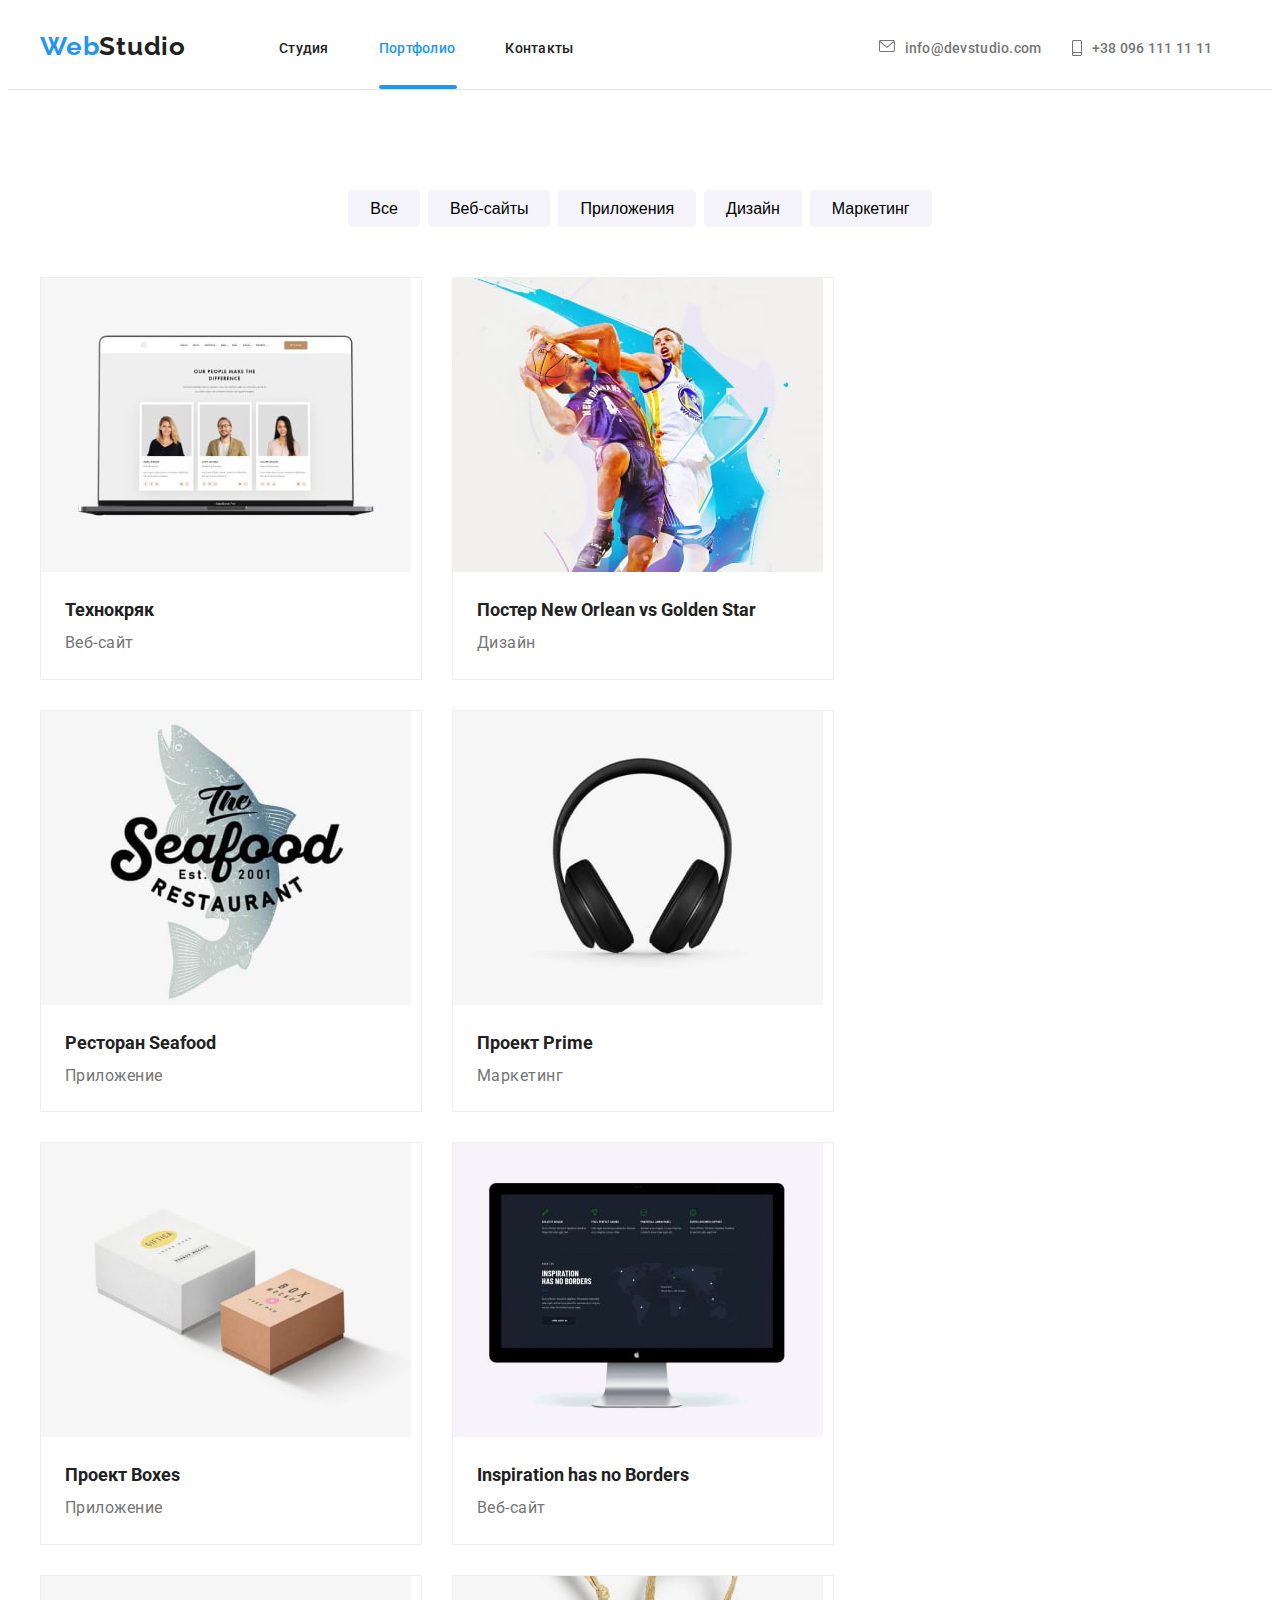
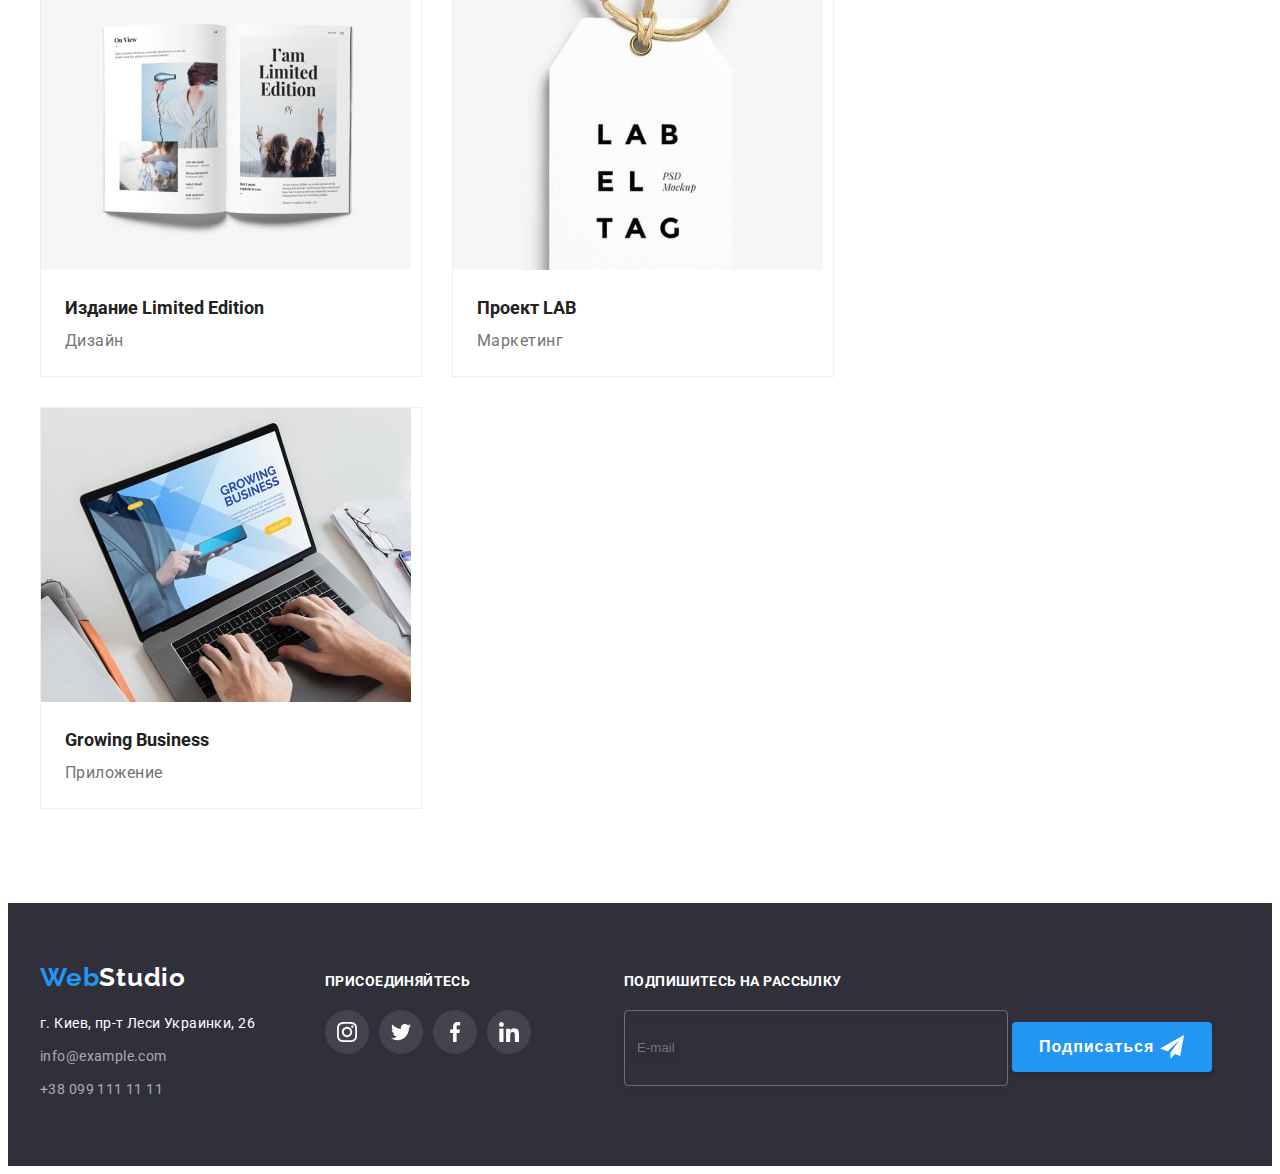
==== commit 156eebd6: "menu" ====
--- a/portfolio.html
+++ b/portfolio.html
@@ -24,10 +24,10 @@
            <nav class="navigation-menu">
                <ul class="navigation-menu__list">
                    <li class="navigation-menu__item">
-                       <a class="navigation-menu__link link navigation-menu__bottom-line--long" href="./index.html"><span class="accent-color">Студия</span></a>
+                       <a class="navigation-menu__link link " href="./index.html">Студия</a>
                    </li>
                    <li class="navigation-menu__item">
-                       <a class="navigation-menu__link link " href="./portfolio.html">Портфолио</a>
+                       <a class="navigation-menu__link link navigation-menu__bottom-line--longer" href="./portfolio.html"><span class="accent-color">Портфолио</span></a>
                    </li>
                    <li class="navigation-menu__item">
                        <a class="navigation-menu__link link " href="#contacts">Контакты</a>
@@ -53,8 +53,7 @@
            </ul>
        </nav>
        </div>
-       <div class="mob-menu ">
-           <!-- is-hidden -->
+       <div class="mob-menu is-hidden">
            <button type="button" class="mob-menu__button--close">
                <svg class="mob-menu__icon">
                    <use href="./images/symbol-defs.svg#icon-close_40px"></use>
@@ -63,10 +62,10 @@
            <div class="mob-menu--top">
                <ul class="mob-menu__list--top">
                    <li class="mob-menu__item">
-                      <a class="mob-menu__link link" href="./index.html"><span class="accent-color">Студия</span></a>
+                      <a class="mob-menu__link link" href="./index.html">Студия</a>
                    </li>
                    <li class="mob-menu__item">
-                      <a class="mob-menu__link link" href="./portfolio.html">Портфолио</a> 
+                      <a class="mob-menu__link link" href="./portfolio.html"><span class="accent-color">Портфолио</span></a> 
                    </li>
                    <li class="mob-menu__item">
                       <a class="mob-menu__link link">Контакты</a> 
--- a/css/main.min.css
+++ b/css/main.min.css
@@ -1,2 +1,2 @@
-:root{--main-text: #757575;--title-text: #212121;--accent: #2196f3;--main-bg: #ffffff;--hero-bg: #2f303a;--header-borderline: #e5e5e5;--secondary-bg: #f5f4fa;--partfolio-border: #eeeeee;--soc-link: #afb1b8;--soc-link-h: #ffffff;--footerbcg-soc-link: #43444d;--clients-border: #afb1b8;--gap: 30px;--item: 1}p,h1,h2,h3{margin:0;padding:0}ul,ol{margin:0;padding:0;list-style:none}img{display:block;max-width:100%;height:auto}body{font-family:Roboto, sans-serif, Raleway;background-color:var(--main-bg);color:var(--main-text)}.visually-hidden{position:absolute;white-space:nowrap;width:1px;height:1px;overflow:hidden;border:0;padding:0;clip:rect(0 0 0 0);clip-path:inset(50%);margin:-1px}.accent-color{color:var(--accent)}.link{text-decoration:none;transition:color 250ms linear}.link:hover,.link:focus{color:var(--accent)}.flex-box{display:flex}.centered{text-align:center}.container{margin:auto;padding-left:15px;padding-right:15px;width:100%}@media screen and (min-width: 480px){.container{width:480px;overflow:visible}}@media screen and (min-width: 768px){.container{width:768px}}@media screen and (min-width: 1200px){.container{width:1200px}}.sections{padding:60px 0px}@media screen and (min-width: 1200px){.sections{padding:94px 0px}}.section-title{margin:0;margin-bottom:30px;font-weight:bold;font-size:36px;line-height:1.2;text-align:center;letter-spacing:0.03em;color:var(--title-text)}@media screen and (min-width: 1200px){.section-title{margin-bottom:50px}}.logo{font-family:Raleway;font-weight:bold;font-size:26px;line-height:1.1;letter-spacing:0.03em;color:var(--accent)}@media screen and (min-width: 0px) and (max-width: 767px){.logo{padding:16px 0px}}@media screen and (min-width: 768px){.logo{margin-right:88px;padding:26px 0}}@media screen and (min-width: 1200px){.logo{margin-right:93px;padding-top:24px;padding-bottom:25px;text-align:center}}.logo--black{color:var(--title-text)}.logo--white{color:var(--main-bg)}.page-header{border-bottom:1px solid var(--header-borderline)}@media screen and (max-width: 767px){.navigation-menu{display:none}}@media screen and (min-width: 768px){.navigation-menu{display:flex}}.navigation-menu__list{display:flex;margin-right:60px;list-style:none;font-style:normal;font-weight:500;font-size:14px;line-height:1.2;letter-spacing:0.02em;color:var(--title-text)}@media screen and (min-width: 1200px){.navigation-menu__list{margin-right:305px}}.navigation-menu__item+.navigation-menu__item{margin-left:50px}.navigation-menu__link{position:relative;display:block;padding-top:32px;padding-bottom:32px;color:var(--title-text)}@media screen and (max-width: 767px){.contacts-list{display:none}}@media screen and (min-width: 768px){.contacts-list{margin-top:21px;margin-bottom:0;margin-right:auto;margin-left:auto}}@media screen and (min-width: 1200px){.contacts-list{display:flex;margin:0}}.contacts-list__item{list-style:none;font-style:normal;font-weight:500;font-size:14px;line-height:1.2;letter-spacing:0.02em}@media screen and (min-width: 768px) and (max-width: 1199px){.contacts-list__item:not(:last-child){margin-bottom:10px}}@media screen and (min-width: 1200px){.contacts-list__item:not(:last-child){margin-right:30px;display:flex;justify-content:center;align-items:center}}.contacts-list__link{display:flex;margin-right:0px;padding-top:32px;padding-bottom:32px;color:var(--main-text)}@media screen and (min-width: 768px) and (max-width: 1199px){.contacts-list__link{padding-top:0px;padding-bottom:0px}}.contacts-list__icon-mail{width:16px;height:12px;fill:currentColor;order:-1;margin-right:10px}.contacts-list__icon-phone{width:10px;height:16px;fill:currentColor;order:-1;margin-right:10px}.bottom-line::after{display:block;content:'';height:4px;width:48px;background-color:var(--accent);border-radius:2px;position:absolute;bottom:0px;left:0px}.navigation-menu__bottom-line--long::after{display:block;content:'';height:4px;width:48px;background-color:var(--accent);border-radius:2px;position:absolute;bottom:0px;left:0px}.navigation-menu__bottom-line--longer::after{display:block;content:'';height:4px;width:78px;background-color:var(--accent);border-radius:2px;position:absolute;bottom:0px;left:0px}.mob-menu__button--open{margin-left:auto;background-color:transparent;border:none}@media screen and (min-width: 768px){.mob-menu__button--open{display:none}}.mob-menu__icon{height:40px;width:40px}.mob-menu__icon:active{fill:var(--accent)}.mob-menu{position:fixed;top:0;left:0;background-color:#ffffff;width:100vw;height:100vh;padding:48px 40px}@media screen and (min-width: 768px){.mob-menu{display:none}}.mob-menu__button--close{position:absolute;top:8px;right:8px;margin-left:auto;background-color:transparent;border:none}.mob-menu--top{display:flex;flex-direction:column}.mob-menu__item{margin-bottom:32px}.mob-menu__link{font-weight:500;font-size:40px;line-height:47px;letter-spacing:0.02em;color:var(--title-text)}.mob-menu--bottom{position:absolute;left:40px;bottom:50px}.mob-menu__list--bottom{margin-bottom:64px}.mob-menu__tel--bottom{font-weight:500;font-size:34px;line-height:calc(40 / 34);letter-spacing:0.02em}.mob-menu__mail--bottom{font-weight:500;font-size:24px;line-height:28px;letter-spacing:0.02em;color:var(--main-text)}.mob-menu__item--bottom:not(:last-child){margin-bottom:32px}.mob-menu__list--social{display:flex}.mob-menu__item--social:not(:last-child){margin-right:10px;border-right:1px solid rgba(33,33,33,0.2)}.mob-menu__link--social{font-weight:500;font-size:18px;line-height:calc(22 / 18);letter-spacing:0.02em;color:var(--accent);padding-right:10px}.hero{text-align:center}@media screen and (max-width: 767px){.hero{padding:118px 60px}}@media screen and (min-width: 768px){.hero{padding-top:118px;padding-bottom:118px}}@media screen and (min-width: 1200px){.hero{padding-top:200px;padding-bottom:200px}}.hero-container{margin:auto;padding-left:15px;padding-right:15px}.hero-bcg{margin-right:auto;margin-left:auto;background-position:center;background-size:cover;background-repeat:no-repeat}@media screen and (max-width: 479px){.hero-bcg{background-image:linear-gradient(rgba(25,28,38,0.5), rgba(25,28,38,0.5)),url(../images/hero-bcg/mob/x1/hero__bcg--1x.jpg)}}@media (min-device-pixel-ratio: 2), (min-resolution: 192dpi), (min-resolution: 2dppx){.hero-bcg{background-image:linear-gradient(rgba(25,28,38,0.5), rgba(25,28,38,0.5)),url(../images/hero-bcg/mob/x2/hero__bcg--2x.jpg)}}@media screen and (min-width: 768px){.hero-bcg{background-image:linear-gradient(rgba(25,28,38,0.5), rgba(25,28,38,0.5)),url(../images/hero-bcg/tab/x1/hero__bcg--1x.jpg)}}@media screen and (min-width: 768px) and (min-device-pixel-ratio: 2), screen and (min-width: 768px) and (min-resolution: 192dpi), screen and (min-width: 768px) and (min-resolution: 2dppx){.hero-bcg{background-image:linear-gradient(rgba(25,28,38,0.5), rgba(25,28,38,0.5)),url(../images/hero-bcg/tab/x2/hero__bcg--2x.jpg)}}@media screen and (min-width: 1200px){.hero-bcg{background-image:linear-gradient(rgba(25,28,38,0.5), rgba(25,28,38,0.5)),url(../images/hero-bcg/desk/x1/hero__bcg--1x.jpg)}}@media screen and (min-width: 1200px) and (min-device-pixel-ratio: 2), screen and (min-width: 1200px) and (min-resolution: 192dpi), screen and (min-width: 1200px) and (min-resolution: 2dppx){.hero-bcg{background-image:linear-gradient(rgba(25,28,38,0.5), rgba(25,28,38,0.5)),url(../images/hero-bcg/desk/x2/hero__bcg--2x.jpg)}}.hero_title{margin-right:auto;margin-left:auto;margin-bottom:30px;font-weight:900;letter-spacing:0.06em;text-transform:uppercase;color:var(--main-bg)}@media screen and (min-width: 0px) and (max-width: 1199px){.hero_title{font-size:26px;line-height:calc(42 / 26);max-width:360px}}@media screen and (min-width: 1200px){.hero_title{font-size:44px;line-height:1.4;max-width:700px}}.button{min-width:200px;min-height:50px;border:none;box-shadow:0px 4px 4px rgba(0,0,0,0.15);border-radius:4px}.hero__button{min-width:200px;min-height:50px;border:none;box-shadow:0px 4px 4px rgba(0,0,0,0.15);border-radius:4px;background-color:var(--accent);color:var(--main-bg)}.hero__button--with-text{font-family:Roboto;font-style:normal;font-weight:bold;font-size:16px;line-height:1.9;letter-spacing:0.06em;color:var(--main-bg)}.footer-button-submit{position:relative;width:200px;height:50px;border:none;background:#2196f3;box-shadow:0px 4px 4px rgba(0,0,0,0.15);border-radius:4px;cursor:pointer}@media screen and (min-width: 0px) and (max-width: 767px){.footer-button-submit{left:50%;transform:translate(-50%)}}.footer-button-text{margin-top:10px;margin-bottom:10px;margin-left:21px;margin-right:62px;font-style:normal;font-weight:bold;font-size:16px;line-height:calc(30 / 16);letter-spacing:0.06em;color:#ffffff}.send-icon{position:absolute;top:50%;right:28px;transform:translateY(-50%);width:24px;height:24px;fill:#ffffff}.partfolio-buttons{padding-top:6px;padding-bottom:6px;padding-left:22px;padding-right:22px;font-weight:500;font-size:16px;line-height:1.6;text-align:center;cursor:pointer;background-color:var(--secondary-bg);border:transparent;border-radius:4px;transition:color 250ms linear, background-color 250ms linear}@media screen and (min-width: 0px) and (max-width: 767px){.partfolio-buttons{height:38px}}.partfolio-buttons:focus,.partfolio-buttons:hover{color:var(--main-bg);background-color:var(--accent);box-shadow:0px 3px 1px rgba(0,0,0,0.1),0px 1px 2px rgba(0,0,0,0.08),0px 2px 2px rgba(0,0,0,0.12)}.form-submit-button{width:200px;height:50px;cursor:pointer;background:#2196f3;border:none;box-shadow:0px 4px 4px rgba(0,0,0,0.15);border-radius:4px;margin-left:auto;margin-right:auto;display:flex;align-items:center;justify-content:center;outline:none}.form-button-text{font-style:normal;font-weight:bold;font-size:16px;line-height:calc(30 / 16);letter-spacing:0.06em;color:#ffffff}.section-advantages{padding:60px 0px}@media screen and (min-width: 1200px){.section-advantages{padding-top:94px;padding-bottom:47px}}@media screen and (min-width: 768px){.advantage-list{display:flex;flex-wrap:wrap}}@media screen and (max-width: 767px){.advantage-list__item:not(:last-child){margin-bottom:30px}}@media screen and (min-width: 768px) and (max-width: 1199px){.advantage-list__item{flex-basis:calc(100% / 2 - 30px)}.advantage-list__item:not(:nth-last-child(-n+2)){margin-bottom:30px}.advantage-list__item:not(:nth-child(odd)){margin-left:30px}}@media screen and (min-width: 1200px){.advantage-list__item{flex-basis:calc(100% / 4 - 30px)}.advantage-list__item:not(:last-child){margin-right:30px}}.advantage-list__title{font-style:normal;font-weight:bold;font-size:14px;line-height:1.2;letter-spacing:0.03em;text-transform:uppercase;color:var(--title-text);margin-bottom:10px}@media screen and (min-width: 0px) and (max-width: 767px){.advantage-list__title{text-align:center}}.advantage-list__text{font-style:normal;font-weight:normal;font-size:14px;line-height:1.7;letter-spacing:0.03em;color:var(--main-text)}.advantage-list__item::before{display:block;content:'';height:120px;width:100%;margin-bottom:20px;background:#f5f4fa;border-radius:4px;background-repeat:no-repeat;background-position:center;background-size:auto}@media screen and (min-width: 480px){.advantage-list__item::before{margin-bottom:30px;width:450px}}@media screen and (min-width: 768px){.advantage-list__item::before{width:354px}}@media screen and (min-width: 1200px){.advantage-list__item::before{width:270px}}.advantage-list__antenna::before{background-image:url(../images/advantage-svg/antenna.svg)}.advantage-list__clock::before{background-image:url(../images/advantage-svg/clock.svg)}.advantage-list__diagram::before{background-image:url(../images/advantage-svg/diagram.svg)}.advantage-list__astronaut::before{background-image:url(../images/advantage-svg/astronaut.svg)}.section-about-us{padding-top:47px;padding-bottom:94px}@media screen and (max-width: 1199px){.section-about-us{display:none}}@media screen and (min-width: 1200px){.section-about-us{display:block}}.card-set{display:flex}.card-set__item+.card-set__item{margin-left:30px}.card-set__img{position:relative}.card-set__text-wrap{position:absolute;bottom:0px;right:0px;width:370px;height:70px;background:rgba(47,48,58,0.8)}.card-set__text{position:absolute;bottom:50%;right:50%;transform:translate(50%, 50%);width:205px;height:16px;font-weight:bold;font-size:14px;line-height:16px;text-align:center;letter-spacing:0.03em;text-transform:uppercase;color:#ffffff}.our-team-list{text-align:center}@media screen and (min-width: 768px) and (max-width: 1199px){.our-team-list{display:flex;flex-wrap:wrap;justify-content:center}}@media screen and (min-width: 1200px){.our-team-list{display:flex}}.our-team-cards{border-radius:0px 0px 4px 4px;box-shadow:0px 1px 3px rgba(0,0,0,0.12),0px 1px 1px rgba(0,0,0,0.14),0px 2px 1px rgba(0,0,0,0.2);background-color:var(--main-bg)}@media screen and (min-width: 0px) and (max-width: 767px){.our-team-cards:not(:last-child){margin-bottom:30px}}@media screen and (min-width: 768px) and (max-width: 1199px){.our-team-cards{width:calc(100% / 2 - 30px)}.our-team-cards:not(:nth-child(even)){margin-right:30px}.our-team-cards:not(:nth-last-child(-n+2)){margin-bottom:30px}}@media screen and (min-width: 1200px){.our-team-cards:not(:last-child){margin-right:30px}}.team-title{margin-bottom:10px;font-style:normal;font-weight:500;font-size:16px;line-height:1.2;letter-spacing:0.03em;color:var(--title-text)}.our-team-cards-text{padding-top:30px;padding-bottom:24px}@media screen and (min-width: 1200px){.our-team-cards-text{padding-top:30px;padding-bottom:30px}}.team-profession{margin-bottom:16px;font-style:normal;font-weight:normal;font-size:16px;line-height:1.2;letter-spacing:0.03em;color:var(--main-text)}.section-bcg{background-color:var(--secondary-bg)}.social-links{display:flex;justify-content:center;align-items:center}.social-links-items{width:44px;height:44px}.social-links-items+.social-links-items{margin-left:10px}.social-link{width:100%;height:100%;border-radius:50%;display:flex;align-items:center;justify-content:center;color:var(--soc-link);transition:background-color 250ms linear, color 250ms linear}.link-icon{width:20px;height:20px;fill:currentColor}.social-link:hover,.social-link:focus{background-color:var(--accent);color:var(--soc-link-h)}@media screen and (min-width: 1200px){.footer-social-list{display:flex;align-content:center}}.footer-social-container{align-content:center}@media screen and (min-width: 0px) and (max-width: 767px){.footer-social-container{margin-bottom:60px}}@media screen and (min-width: 768px){.footer-social-container{margin-left:165px}}@media screen and (min-width: 1200px){.footer-social-container{margin-left:70px}}.footer-social-list{display:flex;justify-content:center;align-items:center}.social-links-items-footer{width:44px;height:44px}.social-links-items-footer+.social-links-items-footer{margin-left:10px}.social-link-footer{width:100%;height:100%;border-radius:50%;display:flex;justify-content:center;align-items:center;color:var(--main-bg);background-color:var(--footerbcg-soc-link);transition:background-color 250ms linear}.link-icon-footer{width:20px;height:20px;fill:currentColor}.social-link-footer:hover,.social-link-footer:focus{background-color:var(--accent)}.clients-list{display:flex;flex-wrap:wrap;justify-content:center}@media screen and (min-width: 768px){.clients-list{align-items:center}}.clients-list-item{height:92px}@media screen and (max-width: 767px){.clients-list-item{display:inline-block;width:calc(100% / 2 - 30px)}.clients-list-item:not(:nth-child(odd)){margin-left:30px}.clients-list-item:not(:nth-last-child(-n+2)){margin-bottom:30px}}@media screen and (min-width: 768px) and (max-width: 1199px){.clients-list-item{flex-basis:calc(100% / 3 - 30px)}.clients-list-item:not(:nth-child(3n+1)){margin-left:30px}.clients-list-item:not(:nth-last-child(-n+3)){margin-bottom:30px}}@media screen and (min-width: 1200px){.clients-list-item{width:170px}.clients-list-item:not(:last-child){margin-right:30px}}.clients-link{width:100%;height:100%;border:1px solid var(--clients-border);border-radius:4px;display:flex;justify-content:center;align-items:center;color:var(--clients-border);transition:color 250ms linear, background-color 250ms linear}.clients-svg{width:106px;height:60px;fill:currentColor}.clients-link:focus,.clients-link:hover{border-color:var(--accent);color:var(--accent);cursor:pointer}.footer{background-color:var(--hero-bg)}.footer-section-padding{padding-top:60px;padding-bottom:60px}@media screen and (min-width: 768px) and (max-width: 1199px){.dabl{display:flex;align-items:baseline;align-content:center;text-align:center;margin-bottom:60px}}@media screen and (min-width: 1200px){.dabl{display:flex;align-items:baseline;align-content:center}}@media screen and (min-width: 1200px){.footer-conteiner{display:flex;align-items:baseline;align-content:center}}.footer-logo-padding{display:block}@media screen and (min-width: 768px){.footer-logo-padding{text-align:center;margin-right:0px}}@media screen and (min-width: 1200px){.footer-logo-padding{text-align:start;padding:0;margin-bottom:20px}}@media screen and (min-width: 0px) and (max-width: 767px){.address-container{text-align:center;margin-bottom:60px}}@media screen and (min-width: 768px){.address-container{margin-left:70px}}@media screen and (min-width: 1200px){.address-container{margin:0px}}.join{margin-bottom:20px;font-style:normal;font-weight:bold;font-size:14px;line-height:1.1;letter-spacing:0.03em;text-transform:uppercase;color:var(--main-bg)}@media screen and (min-width: 0px) and (max-width: 767px){.join{text-align:center;margin-bottom:20px}}.address-text{margin-bottom:9px;font-style:normal;font-weight:normal;font-size:14px;line-height:1.7;letter-spacing:0.03em;color:var(--main-bg)}@media screen and (min-width: 0px) and (max-width: 767px){.address-text{text-align:center}}.address-link{display:inline-block;text-align:center;font-style:normal;font-weight:normal;font-size:14px;line-height:1.7;letter-spacing:0.03em;color:rgba(255,255,255,0.6)}.address-link:not(:last-child){margin-bottom:9px}.footer-form{align-content:center}@media screen and (min-width: 768px){.footer-form{text-align:center}}@media screen and (min-width: 1200px){.footer-form{margin-left:93px;text-align:start}}.footer-form-input{display:block;height:50px;background-color:transparent;border:1px solid rgba(255,255,255,0.3);filter:drop-shadow(0px 4px 4px rgba(0,0,0,0.15));color:#ffffff;border-radius:4px;outline:none;padding:12px;transition:border-color 250ms linear}@media screen and (min-width: 0px) and (max-width: 767px){.footer-form-input{width:100%;margin-bottom:20px}}@media screen and (min-width: 768px){.footer-form-input{width:450px;margin-bottom:20px;margin-left:auto;margin-right:auto}}@media screen and (min-width: 1200px){.footer-form-input{width:358px;display:inline-block}}.footer-form-input:focus{border-color:var(--accent)}.form-padding{padding:40px}.modal-field{margin-bottom:10px}.modal-textarea{margin-bottom:20px}.Modal-chekbox{margin-bottom:30px}.form-title{display:block;margin-bottom:12px;font-style:normal;font-weight:bold;font-size:20px;line-height:calc(23 / 20);text-align:center;letter-spacing:0.03em;color:#212121}.form-label{display:block;font-style:normal;font-weight:normal;font-size:12px;line-height:calc(14 / 12);letter-spacing:0.01em}.label-text{display:block;width:80px;height:14px;font-style:normal;font-weight:normal;font-size:12px;line-height:calc(14 / 12);letter-spacing:0.01em;margin-bottom:4px}.input-wrap{position:relative}.form-input{width:100%;height:40px;background-color:transparent;border:1px solid rgba(33,33,33,0.2);border-radius:5px;padding-left:42px;padding-right:15px;outline:none;transition:border-color 250ms linear}.form-input:focus{border-color:var(--accent)}.form-input:focus+.form-icons{fill:var(--accent)}.form-textarea{width:100%;height:120px;padding:12px 16px;resize:none;background-color:transparent;border:1px solid rgba(33,33,33,0.2);box-sizing:border-box;border-radius:4px;outline:none;transition:border-color 250ms linear}.form-textarea:focus{border-color:var(--accent)}.form-icons{position:absolute;width:18px;height:18px;left:15px;top:50%;transform:translateY(-50%);transition:fill 250ms linear}.check-text{font-style:normal;font-weight:normal;letter-spacing:0.03em;display:flex;align-items:center;justify-content:center}@media screen and (max-width: 339px){.check-text{font-size:6px;line-height:10px}}@media screen and (min-width: 340px) and (max-width: 479px){.check-text{font-size:7px;line-height:10px}}@media screen and (min-width: 768px){.check-text{font-size:12px;line-height:14px}}@media screen and (min-width: 1200px){.check-text{font-size:14px;line-height:calc(24 / 14)}}.icon-check{width:11px;height:9px;fill:#ffffff}.check-text__svg{width:15px;height:15px;border:1px solid #000000;border-radius:2px;margin-right:5px;display:flex;align-items:center;justify-content:center;transition:background-color 250ms linear, border 250ms linear}.check-link{padding-left:5px;color:var(--accent)}.form-check:checked+.check-text span{background-color:var(--accent);border:none}@media screen and (min-width: 768px){.portfolio-item-list{display:flex}}.portfolio-card-text{padding-top:20px;padding-bottom:20px;padding-left:24px;padding-right:24px}.portfolio-image-name{font-weight:bold;font-size:18px;line-height:2;color:var(--title-text)}.portfolio-image-text{font-style:normal;font-weight:normal;font-size:16px;line-height:1.9;letter-spacing:0.03em;color:var(--main-text)}@media screen and (min-width: 0px) and (max-width: 767px){.buttons-list{display:inline-block;margin-bottom:40px}}@media screen and (min-width: 768px){.buttons-list{display:flex;justify-content:center;margin-bottom:30px}}@media screen and (min-width: 1200px){.buttons-list{margin-bottom:50px;margin-top:6px}}.list-item-buttons{display:inline-block}.list-item-buttons:not(:last-child){margin-right:8px}@media screen and (max-width: 767px){.list-item-buttons:not(:last-child){margin-bottom:15px}}@media screen and (min-width: 768px){.list-item-buttons{margin-bottom:0px}}.portfolio-item-list{flex-wrap:wrap}@media screen and (min-width: 1200px){.portfolio-item-list{margin-bottom:-30px;margin-right:-30px}}.portfolio-list-item{text-decoration:none;background:var(--main-bg);border:1px solid var(--partfolio-border)}@media screen and (max-width: 767px){.portfolio-list-item{margin-bottom:30px}}@media screen and (min-width: 768px) and (max-width: 1199px){.portfolio-list-item{width:354px}.portfolio-list-item:not(:nth-child(even)){margin-right:30px}.portfolio-list-item:not(:last-child){margin-bottom:30px}}@media screen and (min-width: 1200px){.portfolio-list-item{flex-basis:calc(100% / 3 - 30px);margin-right:30px;margin-bottom:30px}}.portfolio-list-item:hover .portfolio-image-text-up{box-shadow:0px 4px 4px rgba(0,0,0,0.25);transform:translateY(0%)}.portfolio-link{text-decoration:none}.portfolio-img-wrap{position:relative;overflow:hidden}.portfolio-image-text-up{position:absolute;top:0;left:0;font-size:14px;line-height:1.7;letter-spacing:0.03em;color:#ffffff;background-color:var(--accent);height:100%;padding:63px 24px;transform:translateY(100%);transition:transform 250ms linear}@media screen and (min-width: 380px){.portfolio-image-text-up{font-size:18px}}.backdrop{position:fixed;top:0px;left:0px;width:100%;height:100%;background:rgba(0,0,0,0.2)}.is-hidden{visibility:hidden;opacity:0;pointer-events:none}.modal{position:absolute;top:50%;left:50%;transform:translate(-50%, -50%);width:90%;height:90%;box-shadow:0px 1px 3px rgba(0,0,0,0.12),0px 1px 1px rgba(0,0,0,0.14),0px 2px 1px rgba(0,0,0,0.2);border-radius:4px;background-color:#fff}@media screen and (min-width: 480px){.modal{width:450px;height:609px}}@media screen and (min-width: 1200px){.modal{width:528px;height:581px}}.modal-close{position:absolute;background-color:transparent;top:8px;right:8px;width:30px;height:30px;border:1px solid rgba(0,0,0,0.1);border-radius:50%;cursor:pointer;transition:fill 250ms linear, cursor 250ms linear}.modal-close:hover{fill:var(--accent);cursor:pointer}.icon-close{position:absolute;top:5px;right:5px;width:18px;height:18px}
+:root{--main-text: #757575;--title-text: #212121;--accent: #2196f3;--main-bg: #ffffff;--hero-bg: #2f303a;--header-borderline: #e5e5e5;--secondary-bg: #f5f4fa;--partfolio-border: #eeeeee;--soc-link: #afb1b8;--soc-link-h: #ffffff;--footerbcg-soc-link: #43444d;--clients-border: #afb1b8;--gap: 30px;--item: 1}p,h1,h2,h3{margin:0;padding:0}ul,ol{margin:0;padding:0;list-style:none}img{display:block;max-width:100%;height:auto}body{font-family:Roboto, sans-serif, Raleway;background-color:var(--main-bg);color:var(--main-text)}.visually-hidden{position:absolute;white-space:nowrap;width:1px;height:1px;overflow:hidden;border:0;padding:0;clip:rect(0 0 0 0);clip-path:inset(50%);margin:-1px}.accent-color{color:var(--accent)}.link{text-decoration:none;transition:color 250ms linear}.link:hover,.link:focus{color:var(--accent)}.flex-box{display:flex}.centered{text-align:center}.container{margin:auto;padding-left:15px;padding-right:15px;width:100%}@media screen and (min-width: 480px){.container{width:480px;overflow:visible}}@media screen and (min-width: 768px){.container{width:768px}}@media screen and (min-width: 1200px){.container{width:1200px}}.sections{padding:60px 0px}@media screen and (min-width: 1200px){.sections{padding:94px 0px}}.section-title{margin:0;margin-bottom:30px;font-weight:bold;font-size:36px;line-height:1.2;text-align:center;letter-spacing:0.03em;color:var(--title-text)}@media screen and (min-width: 1200px){.section-title{margin-bottom:50px}}.logo{font-family:Raleway;font-weight:bold;font-size:26px;line-height:1.1;letter-spacing:0.03em;color:var(--accent)}@media screen and (min-width: 0px) and (max-width: 767px){.logo{padding:16px 0px}}@media screen and (min-width: 768px){.logo{margin-right:88px;padding:26px 0}}@media screen and (min-width: 1200px){.logo{margin-right:93px;padding-top:24px;padding-bottom:25px;text-align:center}}.logo--black{color:var(--title-text)}.logo--white{color:var(--main-bg)}.page-header{border-bottom:1px solid var(--header-borderline)}@media screen and (max-width: 767px){.navigation-menu{display:none}}@media screen and (min-width: 768px){.navigation-menu{display:flex}}.navigation-menu__list{display:flex;margin-right:60px;list-style:none;font-style:normal;font-weight:500;font-size:14px;line-height:1.2;letter-spacing:0.02em;color:var(--title-text)}@media screen and (min-width: 1200px){.navigation-menu__list{margin-right:305px}}.navigation-menu__item+.navigation-menu__item{margin-left:50px}.navigation-menu__link{position:relative;display:block;padding-top:32px;padding-bottom:32px;color:var(--title-text)}@media screen and (max-width: 767px){.contacts-list{display:none}}@media screen and (min-width: 768px){.contacts-list{margin-top:21px;margin-bottom:0;margin-right:auto;margin-left:auto}}@media screen and (min-width: 1200px){.contacts-list{display:flex;margin:0}}.contacts-list__item{list-style:none;font-style:normal;font-weight:500;font-size:14px;line-height:1.2;letter-spacing:0.02em}@media screen and (min-width: 768px) and (max-width: 1199px){.contacts-list__item:not(:last-child){margin-bottom:10px}}@media screen and (min-width: 1200px){.contacts-list__item:not(:last-child){margin-right:30px;display:flex;justify-content:center;align-items:center}}.contacts-list__link{display:flex;margin-right:0px;padding-top:32px;padding-bottom:32px;color:var(--main-text)}@media screen and (min-width: 768px) and (max-width: 1199px){.contacts-list__link{padding-top:0px;padding-bottom:0px}}.contacts-list__icon-mail{width:16px;height:12px;fill:currentColor;order:-1;margin-right:10px}.contacts-list__icon-phone{width:10px;height:16px;fill:currentColor;order:-1;margin-right:10px}.bottom-line::after{display:block;content:'';height:4px;width:48px;background-color:var(--accent);border-radius:2px;position:absolute;bottom:0px;left:0px}.navigation-menu__bottom-line--long::after{display:block;content:'';height:4px;width:48px;background-color:var(--accent);border-radius:2px;position:absolute;bottom:0px;left:0px}.navigation-menu__bottom-line--longer::after{display:block;content:'';height:4px;width:78px;background-color:var(--accent);border-radius:2px;position:absolute;bottom:0px;left:0px}.mob-menu__button--open{margin-left:auto;background-color:transparent;border:none}@media screen and (min-width: 768px){.mob-menu__button--open{display:none}}.mob-menu__icon{height:40px;width:40px}.mob-menu__icon:active{fill:var(--accent)}.mob-menu{position:fixed;top:0;left:0;background-color:#ffffff;width:100vw;height:100vh;padding:48px 40px;z-index:999}@media screen and (min-width: 768px){.mob-menu{display:none}}.mob-menu__button--close{position:absolute;top:8px;right:8px;margin-left:auto;background-color:transparent;border:none}.mob-menu--top{display:flex;flex-direction:column}.mob-menu__item{margin-bottom:32px}.mob-menu__link{font-weight:500;font-size:40px;line-height:47px;letter-spacing:0.02em;color:var(--title-text)}.mob-menu--bottom{position:absolute;left:40px;bottom:50px}.mob-menu__list--bottom{margin-bottom:64px}.mob-menu__tel--bottom{font-weight:500;font-size:34px;line-height:calc(40 / 34);letter-spacing:0.02em}@media screen and (max-width: 400px){.mob-menu__tel--bottom{font-size:27px}}.mob-menu__mail--bottom{font-weight:500;font-size:24px;line-height:28px;letter-spacing:0.02em;color:var(--main-text)}.mob-menu__item--bottom:not(:last-child){margin-bottom:32px}.mob-menu__list--social{display:flex}.mob-menu__item--social:not(:last-child){margin-right:10px;border-right:1px solid rgba(33,33,33,0.2)}@media screen and (max-width: 400px){.mob-menu__item--social:not(:last-child){margin-right:5px}}.mob-menu__link--social{font-weight:500;font-size:18px;line-height:calc(22 / 18);letter-spacing:0.02em;color:var(--accent);padding-right:10px}@media screen and (max-width: 400px){.mob-menu__link--social{font-size:13px}}.hero{text-align:center}@media screen and (max-width: 767px){.hero{padding:118px 60px}}@media screen and (min-width: 768px){.hero{padding-top:118px;padding-bottom:118px}}@media screen and (min-width: 1200px){.hero{padding-top:200px;padding-bottom:200px}}.hero-container{margin:auto;padding-left:15px;padding-right:15px}.hero-bcg{margin-right:auto;margin-left:auto;background-position:center;background-size:cover;background-repeat:no-repeat}@media screen and (max-width: 479px){.hero-bcg{background-image:linear-gradient(rgba(25,28,38,0.5), rgba(25,28,38,0.5)),url(../images/hero-bcg/mob/x1/hero__bcg--1x.jpg)}}@media (min-device-pixel-ratio: 2), (min-resolution: 192dpi), (min-resolution: 2dppx){.hero-bcg{background-image:linear-gradient(rgba(25,28,38,0.5), rgba(25,28,38,0.5)),url(../images/hero-bcg/mob/x2/hero__bcg--2x.jpg)}}@media screen and (min-width: 768px){.hero-bcg{background-image:linear-gradient(rgba(25,28,38,0.5), rgba(25,28,38,0.5)),url(../images/hero-bcg/tab/x1/hero__bcg--1x.jpg)}}@media screen and (min-width: 768px) and (min-device-pixel-ratio: 2), screen and (min-width: 768px) and (min-resolution: 192dpi), screen and (min-width: 768px) and (min-resolution: 2dppx){.hero-bcg{background-image:linear-gradient(rgba(25,28,38,0.5), rgba(25,28,38,0.5)),url(../images/hero-bcg/tab/x2/hero__bcg--2x.jpg)}}@media screen and (min-width: 1200px){.hero-bcg{background-image:linear-gradient(rgba(25,28,38,0.5), rgba(25,28,38,0.5)),url(../images/hero-bcg/desk/x1/hero__bcg--1x.jpg)}}@media screen and (min-width: 1200px) and (min-device-pixel-ratio: 2), screen and (min-width: 1200px) and (min-resolution: 192dpi), screen and (min-width: 1200px) and (min-resolution: 2dppx){.hero-bcg{background-image:linear-gradient(rgba(25,28,38,0.5), rgba(25,28,38,0.5)),url(../images/hero-bcg/desk/x2/hero__bcg--2x.jpg)}}.hero_title{margin-right:auto;margin-left:auto;margin-bottom:30px;font-weight:900;letter-spacing:0.06em;text-transform:uppercase;color:var(--main-bg)}@media screen and (min-width: 0px) and (max-width: 1199px){.hero_title{font-size:26px;line-height:calc(42 / 26);max-width:360px}}@media screen and (min-width: 1200px){.hero_title{font-size:44px;line-height:1.4;max-width:700px}}.button{min-width:200px;min-height:50px;border:none;box-shadow:0px 4px 4px rgba(0,0,0,0.15);border-radius:4px}.hero__button{min-width:200px;min-height:50px;border:none;box-shadow:0px 4px 4px rgba(0,0,0,0.15);border-radius:4px;background-color:var(--accent);color:var(--main-bg)}.hero__button--with-text{font-family:Roboto;font-style:normal;font-weight:bold;font-size:16px;line-height:1.9;letter-spacing:0.06em;color:var(--main-bg)}.footer-button-submit{position:relative;width:200px;height:50px;border:none;background:#2196f3;box-shadow:0px 4px 4px rgba(0,0,0,0.15);border-radius:4px;cursor:pointer}@media screen and (min-width: 0px) and (max-width: 767px){.footer-button-submit{left:50%;transform:translate(-50%)}}.footer-button-text{margin-top:10px;margin-bottom:10px;margin-left:21px;margin-right:62px;font-style:normal;font-weight:bold;font-size:16px;line-height:calc(30 / 16);letter-spacing:0.06em;color:#ffffff}.send-icon{position:absolute;top:50%;right:28px;transform:translateY(-50%);width:24px;height:24px;fill:#ffffff}.partfolio-buttons{padding-top:6px;padding-bottom:6px;padding-left:22px;padding-right:22px;font-weight:500;font-size:16px;line-height:1.6;text-align:center;cursor:pointer;background-color:var(--secondary-bg);border:transparent;border-radius:4px;transition:color 250ms linear, background-color 250ms linear}@media screen and (min-width: 0px) and (max-width: 767px){.partfolio-buttons{height:38px}}.partfolio-buttons:focus,.partfolio-buttons:hover{color:var(--main-bg);background-color:var(--accent);box-shadow:0px 3px 1px rgba(0,0,0,0.1),0px 1px 2px rgba(0,0,0,0.08),0px 2px 2px rgba(0,0,0,0.12)}.form-submit-button{width:200px;height:50px;cursor:pointer;background:#2196f3;border:none;box-shadow:0px 4px 4px rgba(0,0,0,0.15);border-radius:4px;margin-left:auto;margin-right:auto;display:flex;align-items:center;justify-content:center;outline:none}.form-button-text{font-style:normal;font-weight:bold;font-size:16px;line-height:calc(30 / 16);letter-spacing:0.06em;color:#ffffff}.section-advantages{padding:60px 0px}@media screen and (min-width: 1200px){.section-advantages{padding-top:94px;padding-bottom:47px}}@media screen and (min-width: 768px){.advantage-list{display:flex;flex-wrap:wrap}}@media screen and (max-width: 767px){.advantage-list__item:not(:last-child){margin-bottom:30px}}@media screen and (min-width: 768px) and (max-width: 1199px){.advantage-list__item{flex-basis:calc(100% / 2 - 30px)}.advantage-list__item:not(:nth-last-child(-n+2)){margin-bottom:30px}.advantage-list__item:not(:nth-child(odd)){margin-left:30px}}@media screen and (min-width: 1200px){.advantage-list__item{flex-basis:calc(100% / 4 - 30px)}.advantage-list__item:not(:last-child){margin-right:30px}}.advantage-list__title{font-style:normal;font-weight:bold;font-size:14px;line-height:1.2;letter-spacing:0.03em;text-transform:uppercase;color:var(--title-text);margin-bottom:10px}@media screen and (min-width: 0px) and (max-width: 767px){.advantage-list__title{text-align:center}}.advantage-list__text{font-style:normal;font-weight:normal;font-size:14px;line-height:1.7;letter-spacing:0.03em;color:var(--main-text)}.advantage-list__item::before{display:block;content:'';height:120px;width:100%;margin-bottom:20px;background:#f5f4fa;border-radius:4px;background-repeat:no-repeat;background-position:center;background-size:auto}@media screen and (min-width: 480px){.advantage-list__item::before{margin-bottom:30px;width:450px}}@media screen and (min-width: 768px){.advantage-list__item::before{width:354px}}@media screen and (min-width: 1200px){.advantage-list__item::before{width:270px}}.advantage-list__antenna::before{background-image:url(../images/advantage-svg/antenna.svg)}.advantage-list__clock::before{background-image:url(../images/advantage-svg/clock.svg)}.advantage-list__diagram::before{background-image:url(../images/advantage-svg/diagram.svg)}.advantage-list__astronaut::before{background-image:url(../images/advantage-svg/astronaut.svg)}.section-about-us{padding-top:47px;padding-bottom:94px}@media screen and (max-width: 1199px){.section-about-us{display:none}}@media screen and (min-width: 1200px){.section-about-us{display:block}}.card-set{display:flex}.card-set__item+.card-set__item{margin-left:30px}.card-set__img{position:relative}.card-set__text-wrap{position:absolute;bottom:0px;right:0px;width:370px;height:70px;background:rgba(47,48,58,0.8)}.card-set__text{position:absolute;bottom:50%;right:50%;transform:translate(50%, 50%);width:205px;height:16px;font-weight:bold;font-size:14px;line-height:16px;text-align:center;letter-spacing:0.03em;text-transform:uppercase;color:#ffffff}.our-team-list{text-align:center}@media screen and (min-width: 768px) and (max-width: 1199px){.our-team-list{display:flex;flex-wrap:wrap;justify-content:center}}@media screen and (min-width: 1200px){.our-team-list{display:flex}}.our-team-cards{border-radius:0px 0px 4px 4px;box-shadow:0px 1px 3px rgba(0,0,0,0.12),0px 1px 1px rgba(0,0,0,0.14),0px 2px 1px rgba(0,0,0,0.2);background-color:var(--main-bg)}@media screen and (min-width: 0px) and (max-width: 767px){.our-team-cards:not(:last-child){margin-bottom:30px}}@media screen and (min-width: 768px) and (max-width: 1199px){.our-team-cards{width:calc(100% / 2 - 30px)}.our-team-cards:not(:nth-child(even)){margin-right:30px}.our-team-cards:not(:nth-last-child(-n+2)){margin-bottom:30px}}@media screen and (min-width: 1200px){.our-team-cards:not(:last-child){margin-right:30px}}.team-title{margin-bottom:10px;font-style:normal;font-weight:500;font-size:16px;line-height:1.2;letter-spacing:0.03em;color:var(--title-text)}.our-team-cards-text{padding-top:30px;padding-bottom:24px}@media screen and (min-width: 1200px){.our-team-cards-text{padding-top:30px;padding-bottom:30px}}.team-profession{margin-bottom:16px;font-style:normal;font-weight:normal;font-size:16px;line-height:1.2;letter-spacing:0.03em;color:var(--main-text)}.section-bcg{background-color:var(--secondary-bg)}.social-links{display:flex;justify-content:center;align-items:center}.social-links-items{width:44px;height:44px}.social-links-items+.social-links-items{margin-left:10px}.social-link{width:100%;height:100%;border-radius:50%;display:flex;align-items:center;justify-content:center;color:var(--soc-link);transition:background-color 250ms linear, color 250ms linear}.link-icon{width:20px;height:20px;fill:currentColor}.social-link:hover,.social-link:focus{background-color:var(--accent);color:var(--soc-link-h)}@media screen and (min-width: 1200px){.footer-social-list{display:flex;align-content:center}}.footer-social-container{align-content:center}@media screen and (min-width: 0px) and (max-width: 767px){.footer-social-container{margin-bottom:60px}}@media screen and (min-width: 768px){.footer-social-container{margin-left:165px}}@media screen and (min-width: 1200px){.footer-social-container{margin-left:70px}}.footer-social-list{display:flex;justify-content:center;align-items:center}.social-links-items-footer{width:44px;height:44px}.social-links-items-footer+.social-links-items-footer{margin-left:10px}.social-link-footer{width:100%;height:100%;border-radius:50%;display:flex;justify-content:center;align-items:center;color:var(--main-bg);background-color:var(--footerbcg-soc-link);transition:background-color 250ms linear}.link-icon-footer{width:20px;height:20px;fill:currentColor}.social-link-footer:hover,.social-link-footer:focus{background-color:var(--accent)}.clients-list{display:flex;flex-wrap:wrap;justify-content:center}@media screen and (min-width: 768px){.clients-list{align-items:center}}.clients-list-item{height:92px}@media screen and (max-width: 767px){.clients-list-item{display:inline-block;width:calc(100% / 2 - 30px)}.clients-list-item:not(:nth-child(odd)){margin-left:30px}.clients-list-item:not(:nth-last-child(-n+2)){margin-bottom:30px}}@media screen and (min-width: 768px) and (max-width: 1199px){.clients-list-item{flex-basis:calc(100% / 3 - 30px)}.clients-list-item:not(:nth-child(3n+1)){margin-left:30px}.clients-list-item:not(:nth-last-child(-n+3)){margin-bottom:30px}}@media screen and (min-width: 1200px){.clients-list-item{width:170px}.clients-list-item:not(:last-child){margin-right:30px}}.clients-link{width:100%;height:100%;border:1px solid var(--clients-border);border-radius:4px;display:flex;justify-content:center;align-items:center;color:var(--clients-border);transition:color 250ms linear, background-color 250ms linear}.clients-svg{width:106px;height:60px;fill:currentColor}.clients-link:focus,.clients-link:hover{border-color:var(--accent);color:var(--accent);cursor:pointer}.footer{background-color:var(--hero-bg)}.footer-section-padding{padding-top:60px;padding-bottom:60px}@media screen and (min-width: 768px) and (max-width: 1199px){.dabl{display:flex;align-items:baseline;align-content:center;text-align:center;margin-bottom:60px}}@media screen and (min-width: 1200px){.dabl{display:flex;align-items:baseline;align-content:center}}@media screen and (min-width: 1200px){.footer-conteiner{display:flex;align-items:baseline;align-content:center}}.footer-logo-padding{display:block}@media screen and (min-width: 768px){.footer-logo-padding{text-align:center;margin-right:0px}}@media screen and (min-width: 1200px){.footer-logo-padding{text-align:start;padding:0;margin-bottom:20px}}@media screen and (min-width: 0px) and (max-width: 767px){.address-container{text-align:center;margin-bottom:60px}}@media screen and (min-width: 768px){.address-container{margin-left:70px}}@media screen and (min-width: 1200px){.address-container{margin:0px}}.join{margin-bottom:20px;font-style:normal;font-weight:bold;font-size:14px;line-height:1.1;letter-spacing:0.03em;text-transform:uppercase;color:var(--main-bg)}@media screen and (min-width: 0px) and (max-width: 767px){.join{text-align:center;margin-bottom:20px}}.address-text{margin-bottom:9px;font-style:normal;font-weight:normal;font-size:14px;line-height:1.7;letter-spacing:0.03em;color:var(--main-bg)}@media screen and (min-width: 0px) and (max-width: 767px){.address-text{text-align:center}}.address-link{display:inline-block;text-align:center;font-style:normal;font-weight:normal;font-size:14px;line-height:1.7;letter-spacing:0.03em;color:rgba(255,255,255,0.6)}.address-link:not(:last-child){margin-bottom:9px}.footer-form{align-content:center}@media screen and (min-width: 768px){.footer-form{text-align:center}}@media screen and (min-width: 1200px){.footer-form{margin-left:93px;text-align:start}}.footer-form-input{display:block;height:50px;background-color:transparent;border:1px solid rgba(255,255,255,0.3);filter:drop-shadow(0px 4px 4px rgba(0,0,0,0.15));color:#ffffff;border-radius:4px;outline:none;padding:12px;transition:border-color 250ms linear}@media screen and (min-width: 0px) and (max-width: 767px){.footer-form-input{width:100%;margin-bottom:20px}}@media screen and (min-width: 768px){.footer-form-input{width:450px;margin-bottom:20px;margin-left:auto;margin-right:auto}}@media screen and (min-width: 1200px){.footer-form-input{width:358px;display:inline-block}}.footer-form-input:focus{border-color:var(--accent)}.form-padding{padding:40px}.modal-field{margin-bottom:10px}.modal-textarea{margin-bottom:20px}.Modal-chekbox{margin-bottom:30px}.form-title{display:block;margin-bottom:12px;font-style:normal;font-weight:bold;font-size:20px;line-height:calc(23 / 20);text-align:center;letter-spacing:0.03em;color:#212121}.form-label{display:block;font-style:normal;font-weight:normal;font-size:12px;line-height:calc(14 / 12);letter-spacing:0.01em}.label-text{display:block;width:80px;height:14px;font-style:normal;font-weight:normal;font-size:12px;line-height:calc(14 / 12);letter-spacing:0.01em;margin-bottom:4px}.input-wrap{position:relative}.form-input{width:100%;height:40px;background-color:transparent;border:1px solid rgba(33,33,33,0.2);border-radius:5px;padding-left:42px;padding-right:15px;outline:none;transition:border-color 250ms linear}.form-input:focus{border-color:var(--accent)}.form-input:focus+.form-icons{fill:var(--accent)}.form-textarea{width:100%;height:120px;padding:12px 16px;resize:none;background-color:transparent;border:1px solid rgba(33,33,33,0.2);box-sizing:border-box;border-radius:4px;outline:none;transition:border-color 250ms linear}.form-textarea:focus{border-color:var(--accent)}.form-icons{position:absolute;width:18px;height:18px;left:15px;top:50%;transform:translateY(-50%);transition:fill 250ms linear}.check-text{font-style:normal;font-weight:normal;letter-spacing:0.03em;display:flex;align-items:center;justify-content:center}@media screen and (max-width: 339px){.check-text{font-size:6px;line-height:10px}}@media screen and (min-width: 340px) and (max-width: 479px){.check-text{font-size:7px;line-height:10px}}@media screen and (min-width: 768px){.check-text{font-size:12px;line-height:14px}}@media screen and (min-width: 1200px){.check-text{font-size:14px;line-height:calc(24 / 14)}}.icon-check{width:11px;height:9px;fill:#ffffff}.check-text__svg{width:15px;height:15px;border:1px solid #000000;border-radius:2px;margin-right:5px;display:flex;align-items:center;justify-content:center;transition:background-color 250ms linear, border 250ms linear}.check-link{padding-left:5px;color:var(--accent)}.form-check:checked+.check-text span{background-color:var(--accent);border:none}@media screen and (min-width: 768px){.portfolio-item-list{display:flex}}.portfolio-card-text{padding-top:20px;padding-bottom:20px;padding-left:24px;padding-right:24px}.portfolio-image-name{font-weight:bold;font-size:18px;line-height:2;color:var(--title-text)}.portfolio-image-text{font-style:normal;font-weight:normal;font-size:16px;line-height:1.9;letter-spacing:0.03em;color:var(--main-text)}@media screen and (min-width: 0px) and (max-width: 767px){.buttons-list{display:inline-block;margin-bottom:40px}}@media screen and (min-width: 768px){.buttons-list{display:flex;justify-content:center;margin-bottom:30px}}@media screen and (min-width: 1200px){.buttons-list{margin-bottom:50px;margin-top:6px}}.list-item-buttons{display:inline-block}.list-item-buttons:not(:last-child){margin-right:8px}@media screen and (max-width: 767px){.list-item-buttons:not(:last-child){margin-bottom:15px}}@media screen and (min-width: 768px){.list-item-buttons{margin-bottom:0px}}.portfolio-item-list{flex-wrap:wrap}@media screen and (min-width: 1200px){.portfolio-item-list{margin-bottom:-30px;margin-right:-30px}}.portfolio-list-item{text-decoration:none;background:var(--main-bg);border:1px solid var(--partfolio-border)}@media screen and (max-width: 767px){.portfolio-list-item{margin-bottom:30px}}@media screen and (min-width: 768px) and (max-width: 1199px){.portfolio-list-item{width:354px}.portfolio-list-item:not(:nth-child(even)){margin-right:30px}.portfolio-list-item:not(:last-child){margin-bottom:30px}}@media screen and (min-width: 1200px){.portfolio-list-item{flex-basis:calc(100% / 3 - 30px);margin-right:30px;margin-bottom:30px}}.portfolio-list-item:hover .portfolio-image-text-up{box-shadow:0px 4px 4px rgba(0,0,0,0.25);transform:translateY(0%)}.portfolio-link{text-decoration:none}.portfolio-img-wrap{position:relative;overflow:hidden}.portfolio-image-text-up{position:absolute;top:0;left:0;font-size:14px;line-height:1.7;letter-spacing:0.03em;color:#ffffff;background-color:var(--accent);height:100%;padding:63px 24px;transform:translateY(100%);transition:transform 250ms linear}@media screen and (min-width: 380px){.portfolio-image-text-up{font-size:18px}}.backdrop{position:fixed;top:0px;left:0px;width:100%;height:100%;background:rgba(0,0,0,0.2)}.is-hidden{visibility:hidden;opacity:0;pointer-events:none}.modal{position:absolute;top:50%;left:50%;transform:translate(-50%, -50%);width:90%;height:90%;box-shadow:0px 1px 3px rgba(0,0,0,0.12),0px 1px 1px rgba(0,0,0,0.14),0px 2px 1px rgba(0,0,0,0.2);border-radius:4px;background-color:#fff}@media screen and (min-width: 480px){.modal{width:450px;height:609px}}@media screen and (min-width: 1200px){.modal{width:528px;height:581px}}.modal-close{position:absolute;background-color:transparent;top:8px;right:8px;width:30px;height:30px;border:1px solid rgba(0,0,0,0.1);border-radius:50%;cursor:pointer;transition:fill 250ms linear, cursor 250ms linear}.modal-close:hover{fill:var(--accent);cursor:pointer}.icon-close{position:absolute;top:5px;right:5px;width:18px;height:18px}
 /*# sourceMappingURL=main.min.css.map */